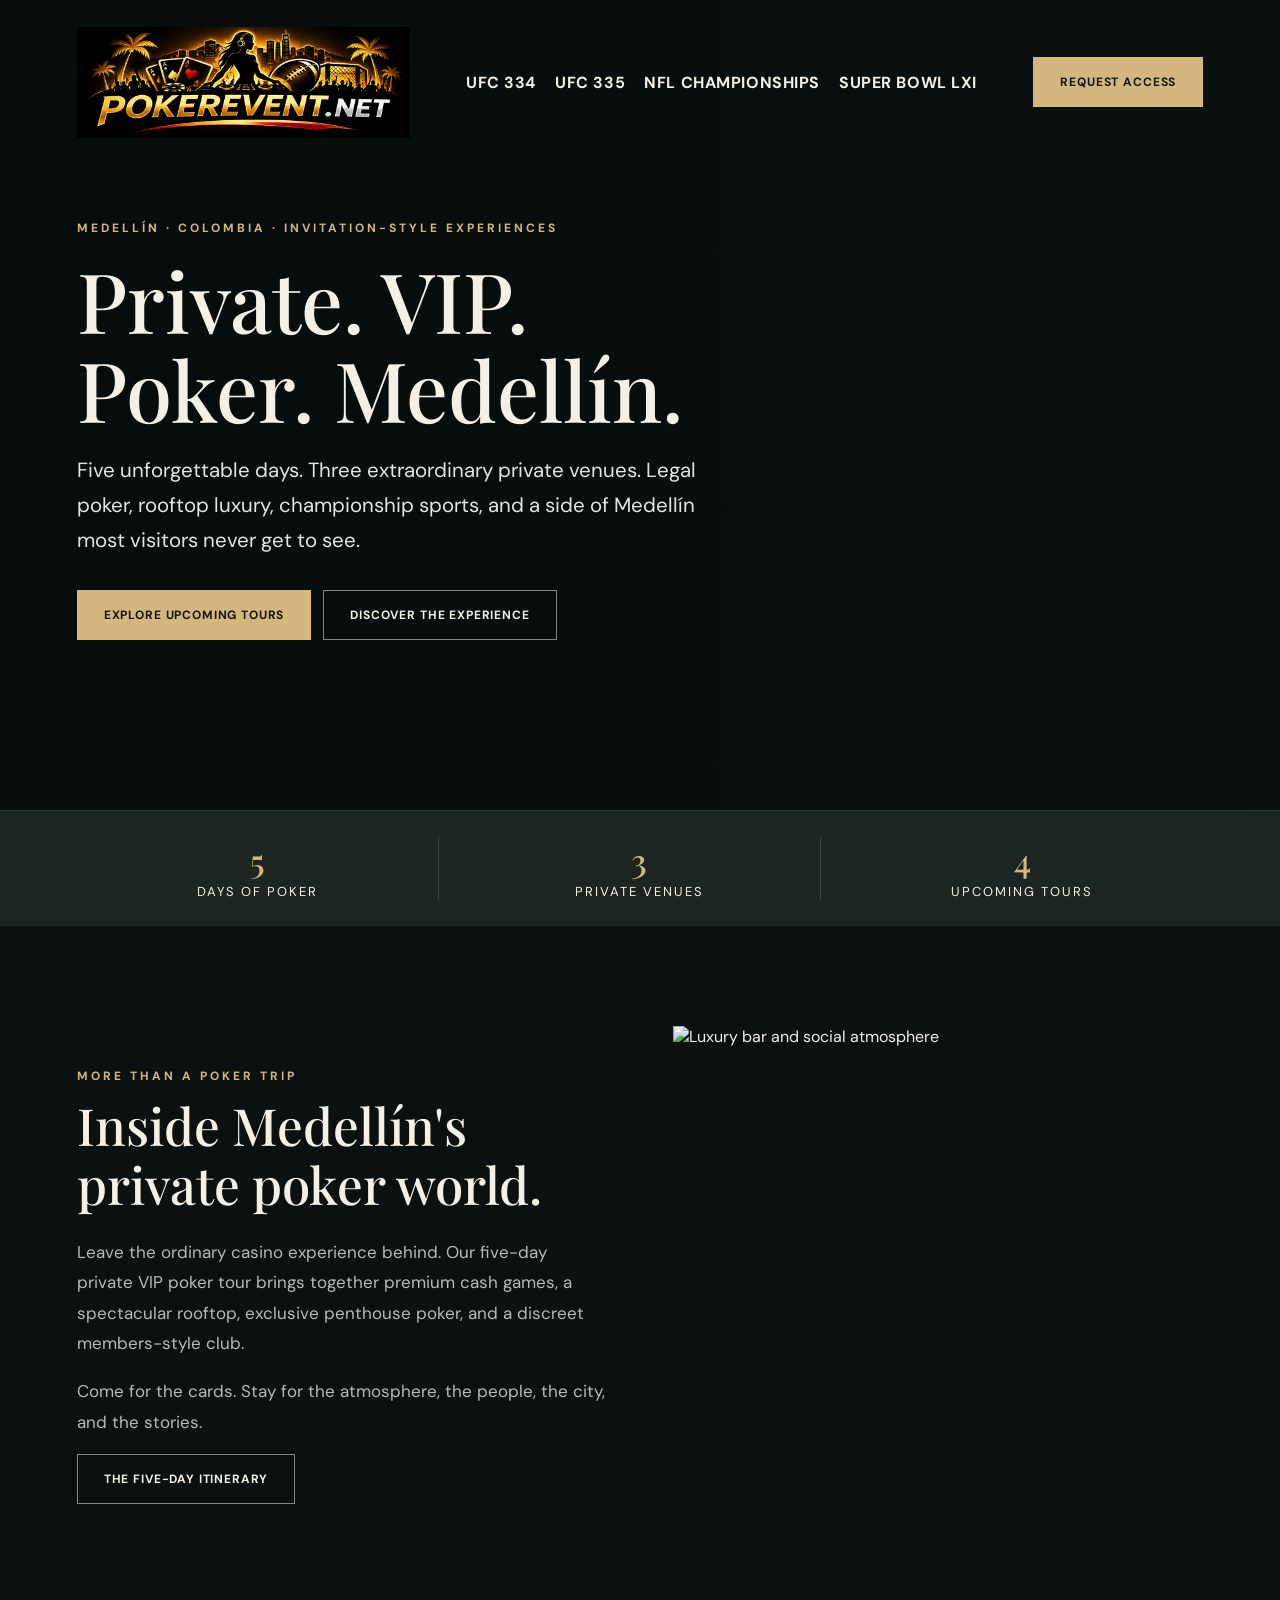
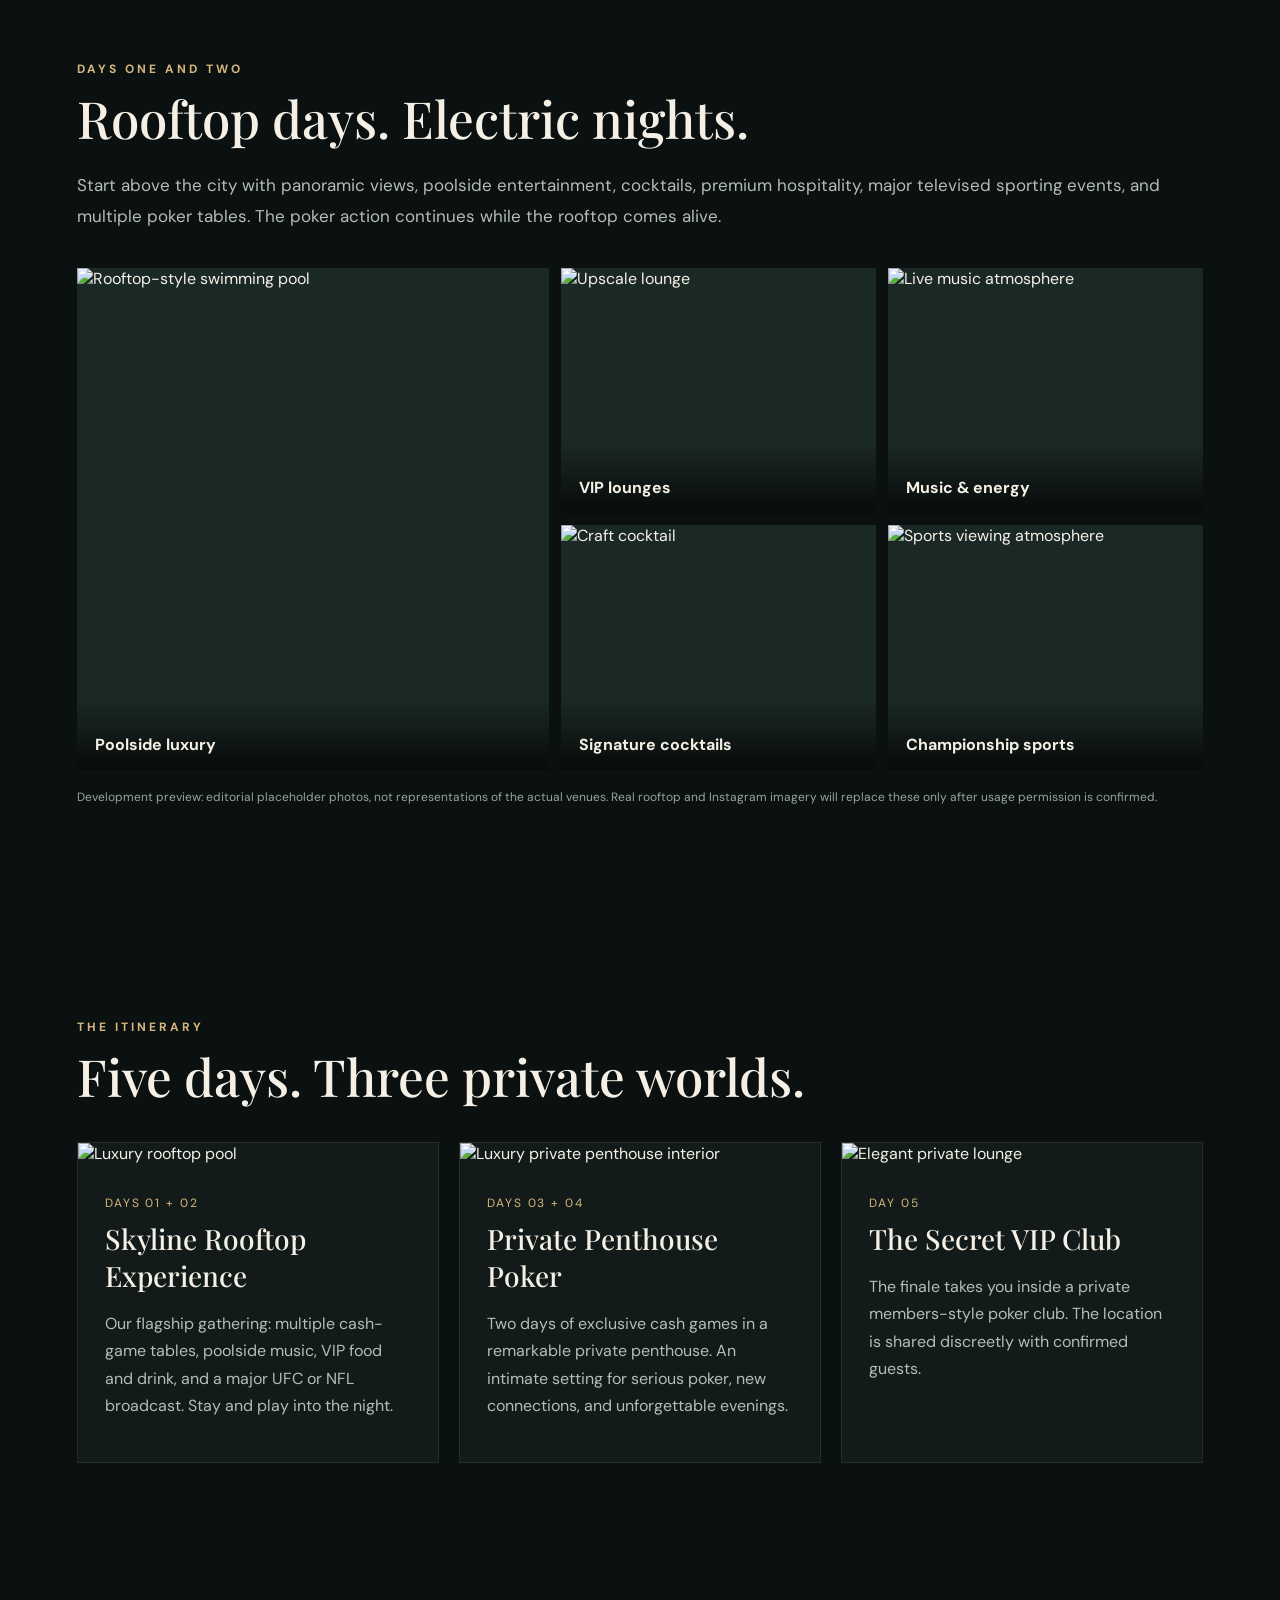
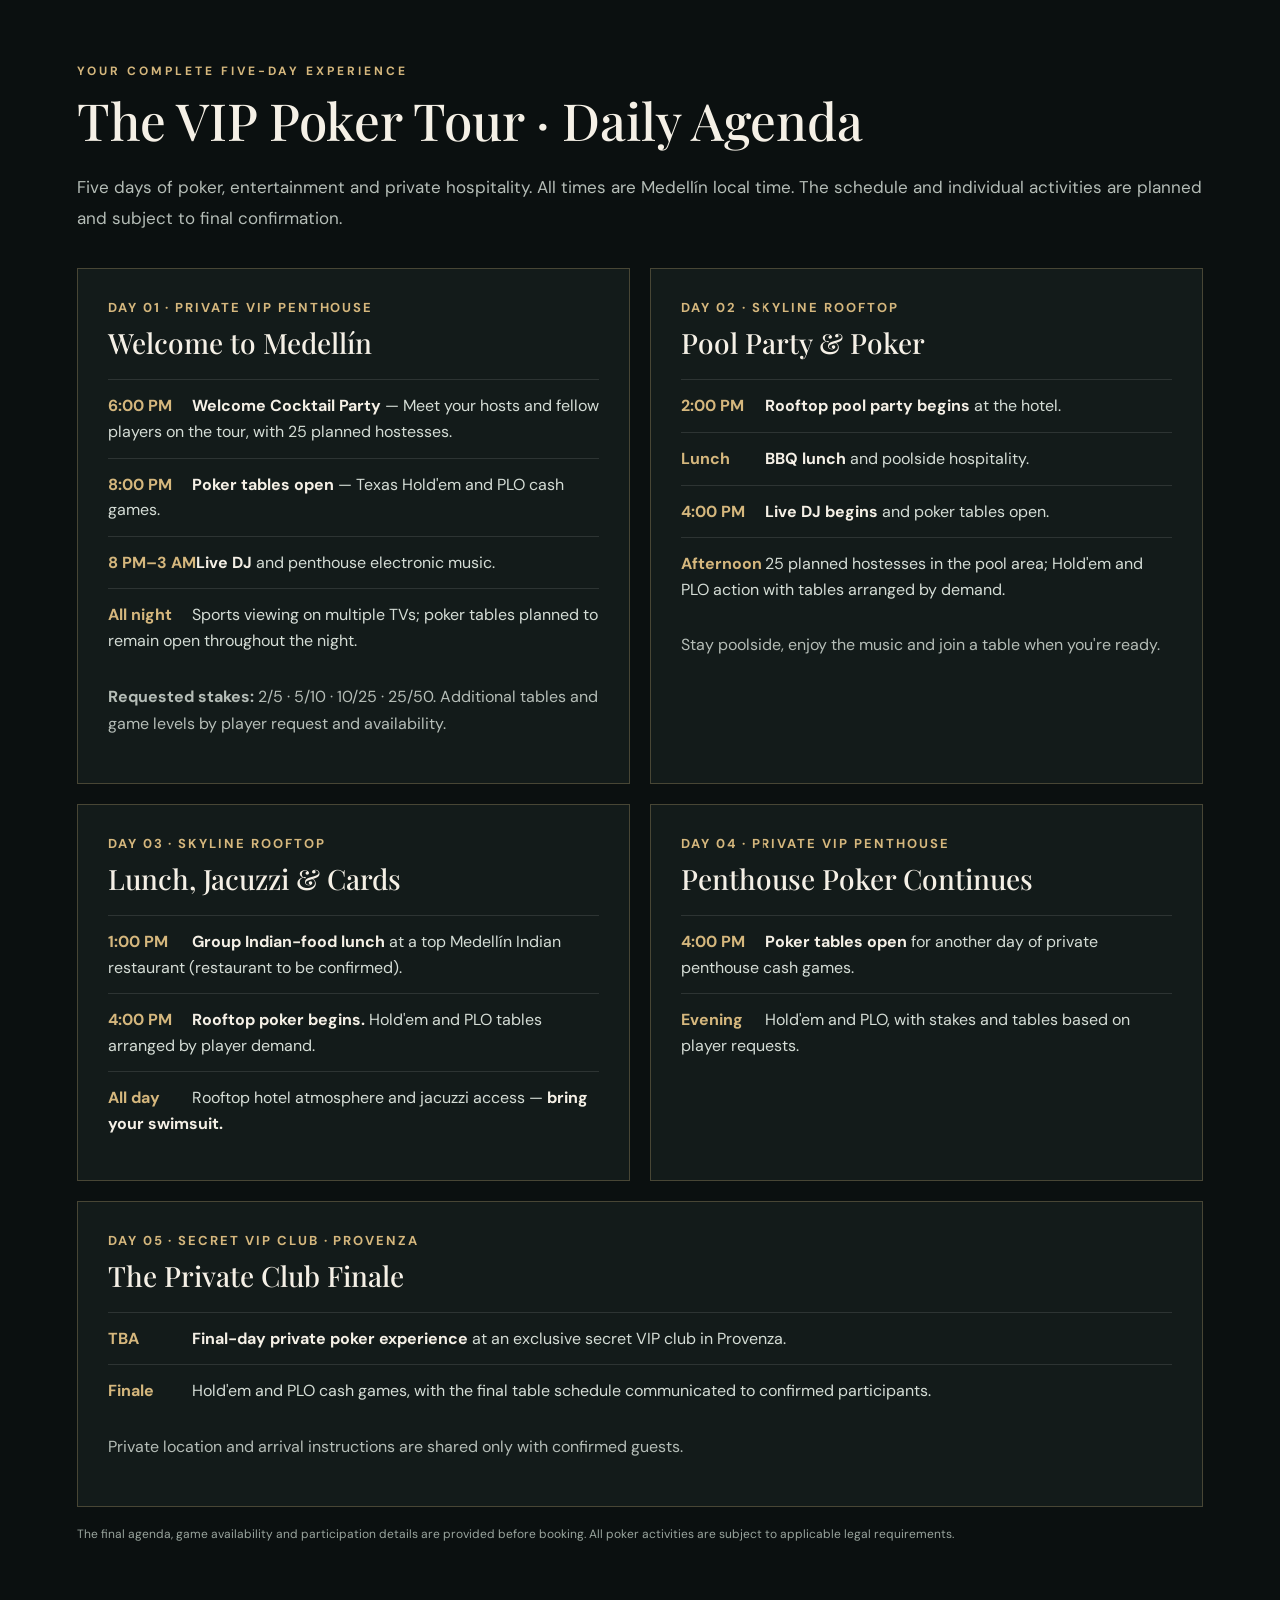
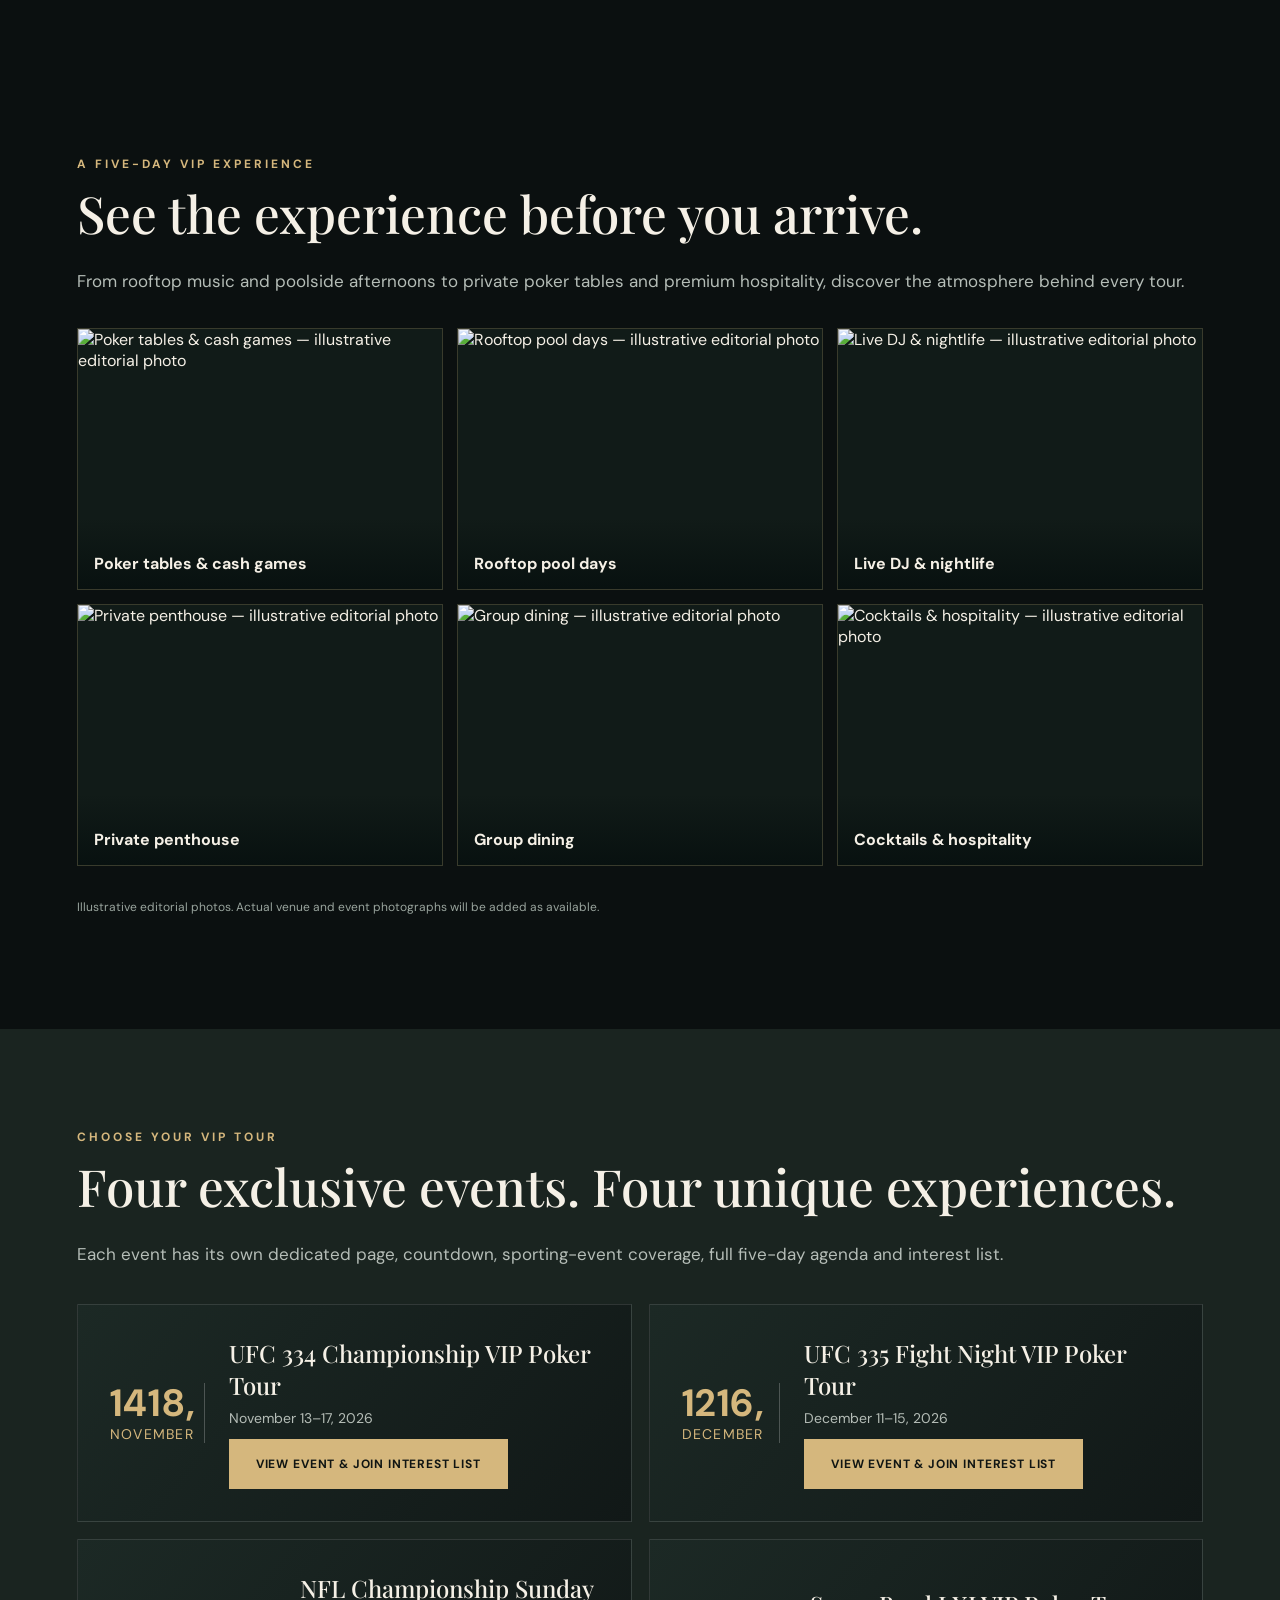
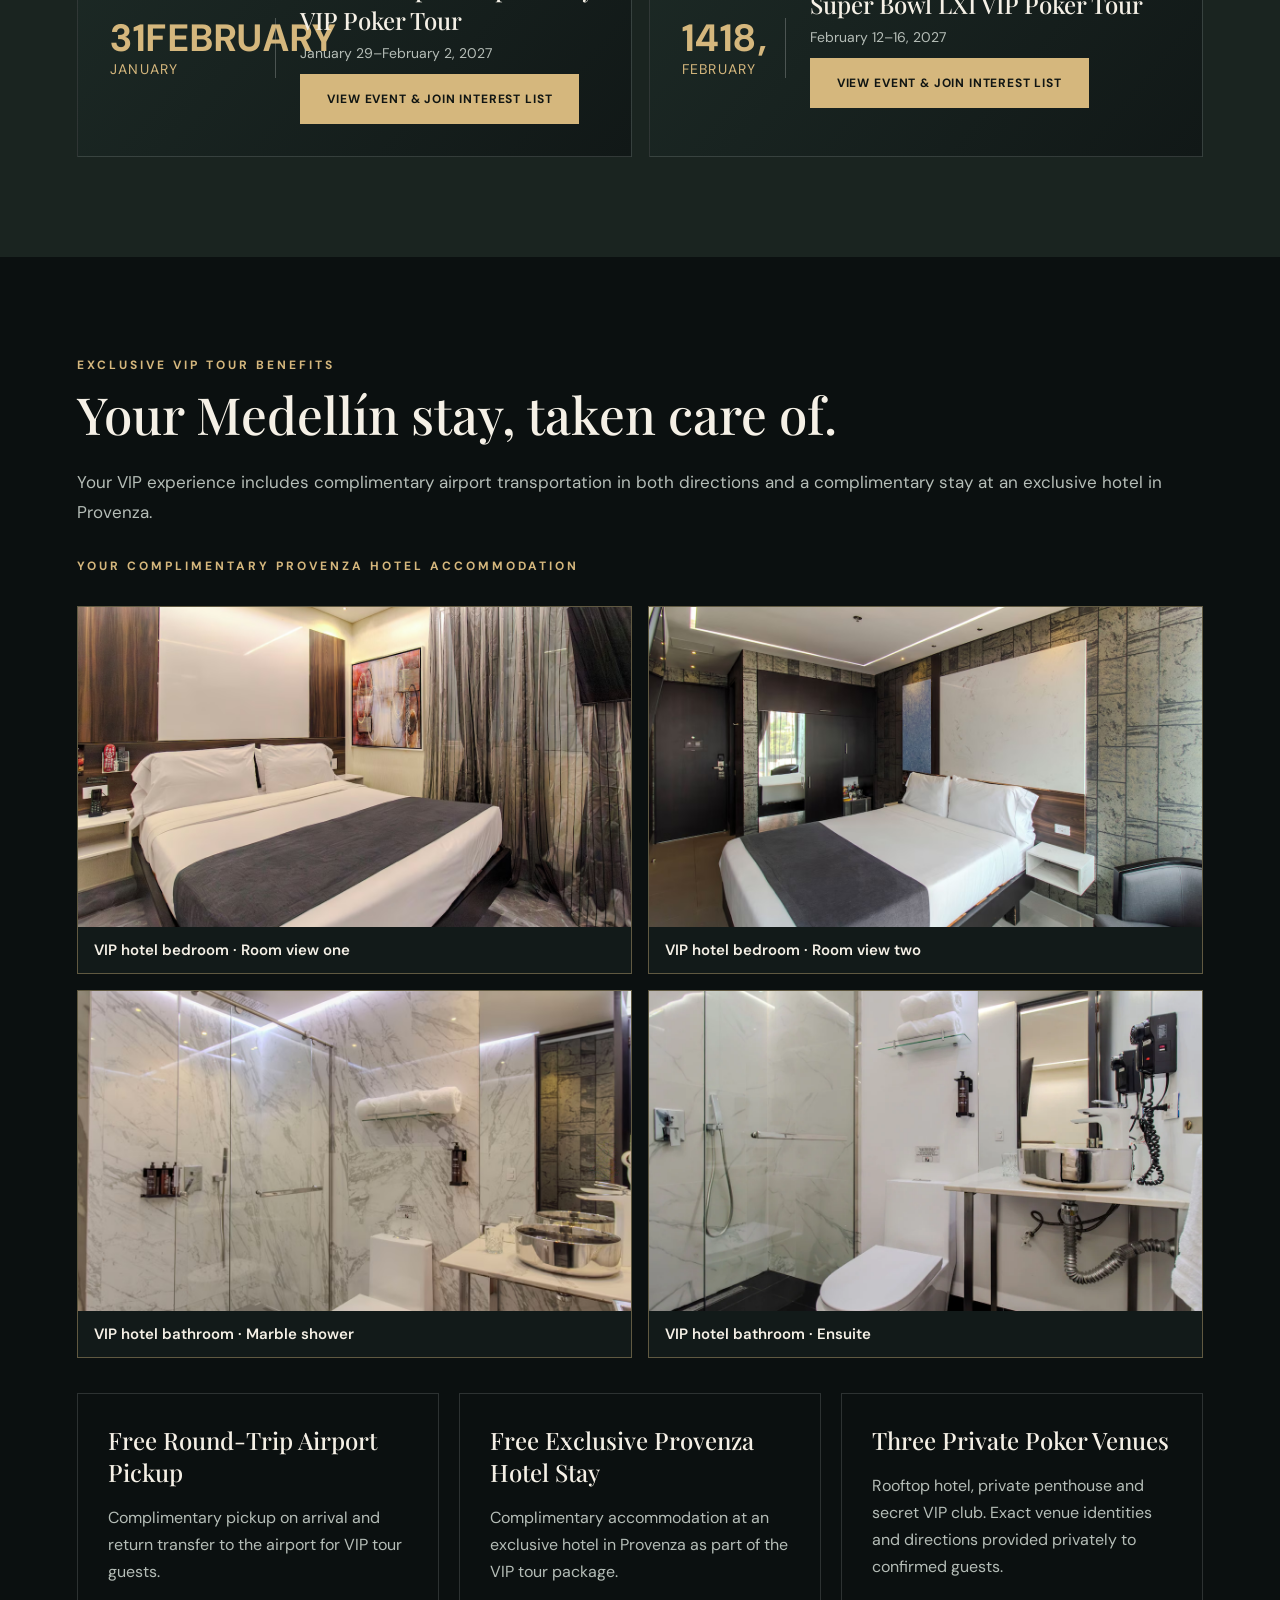
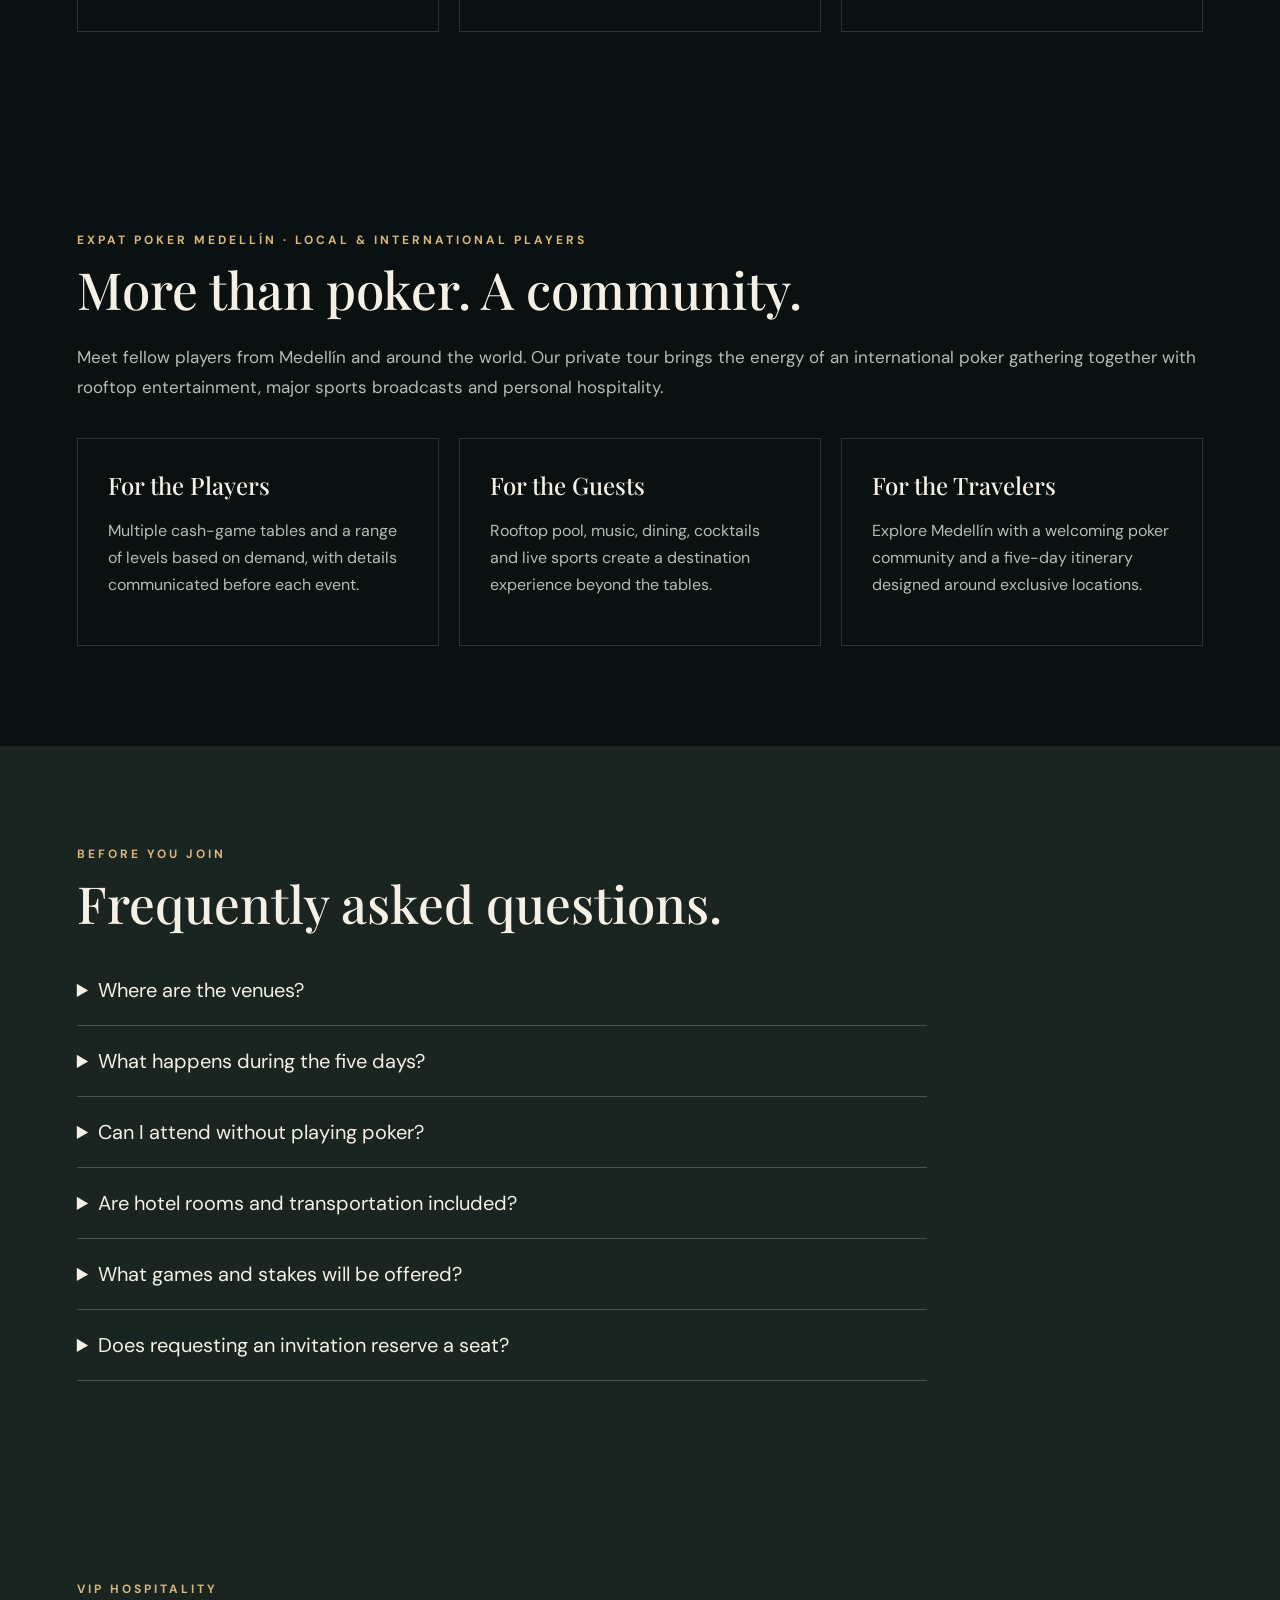
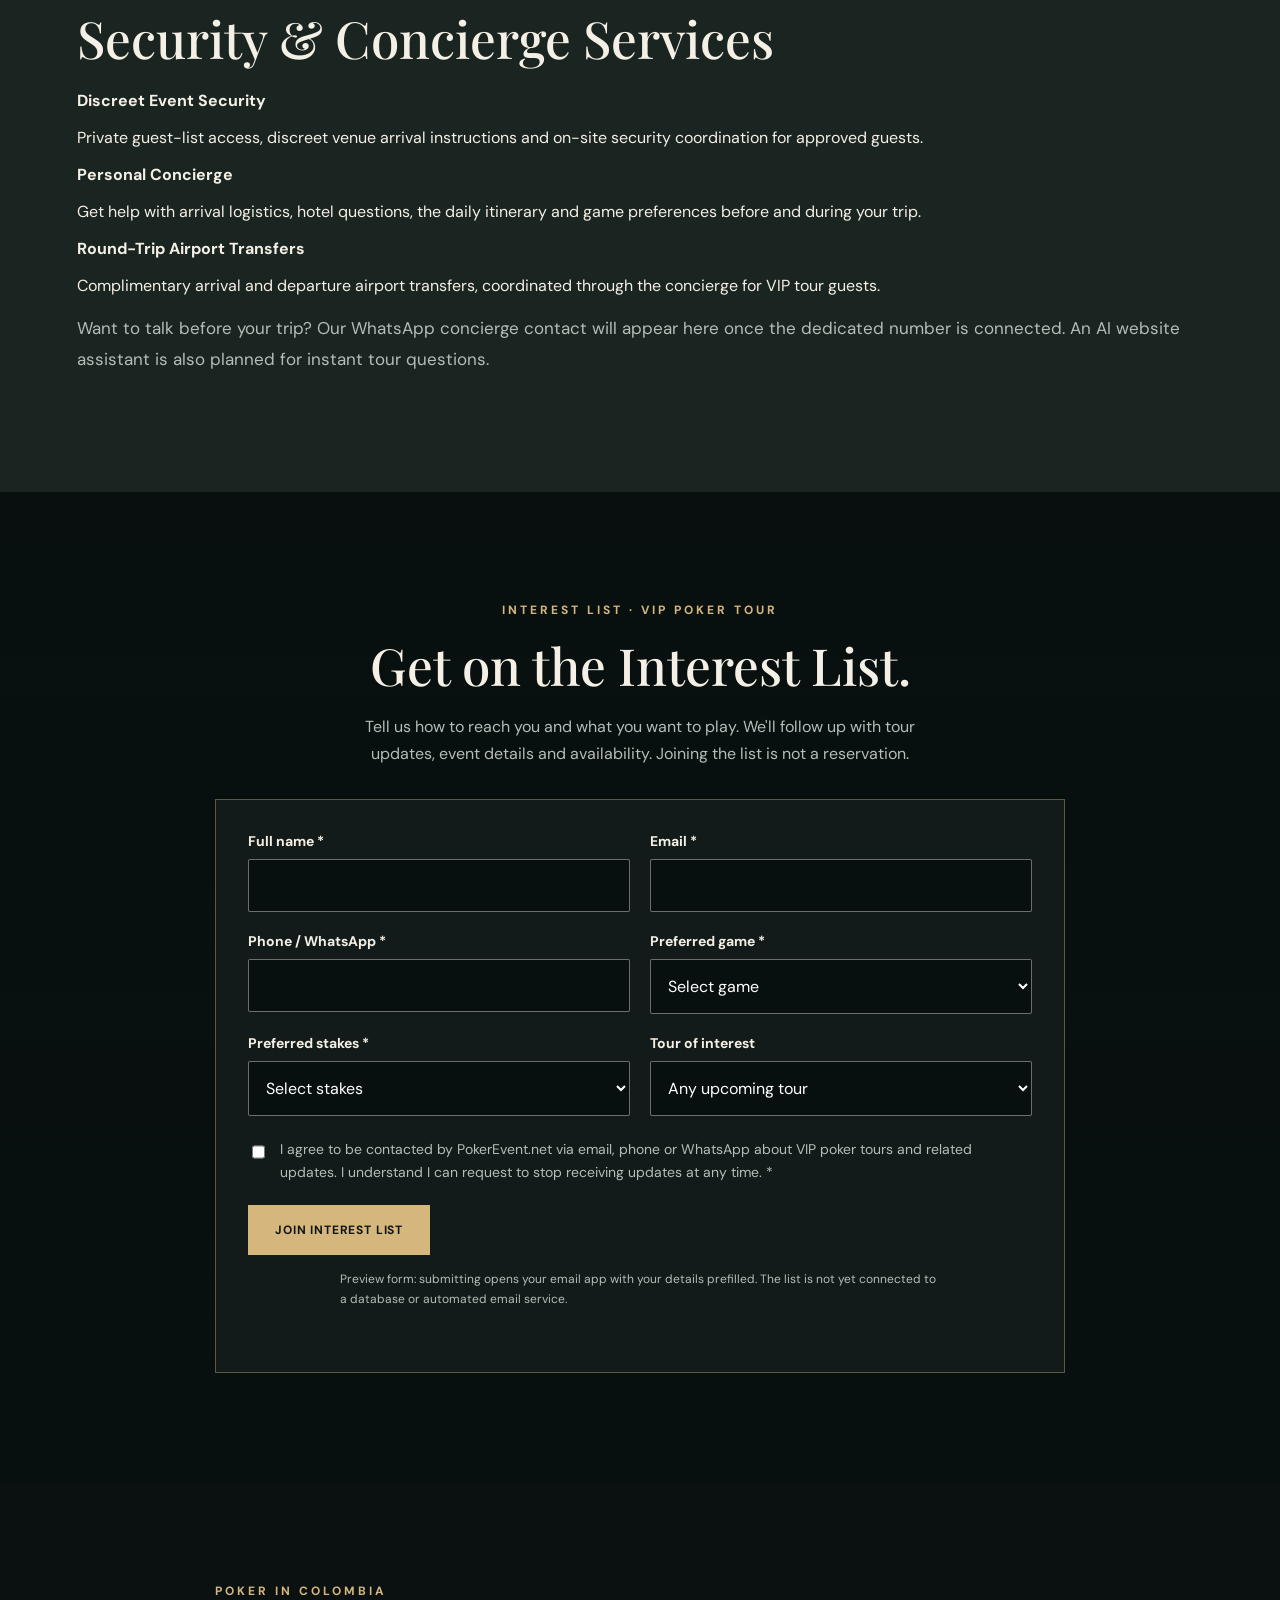
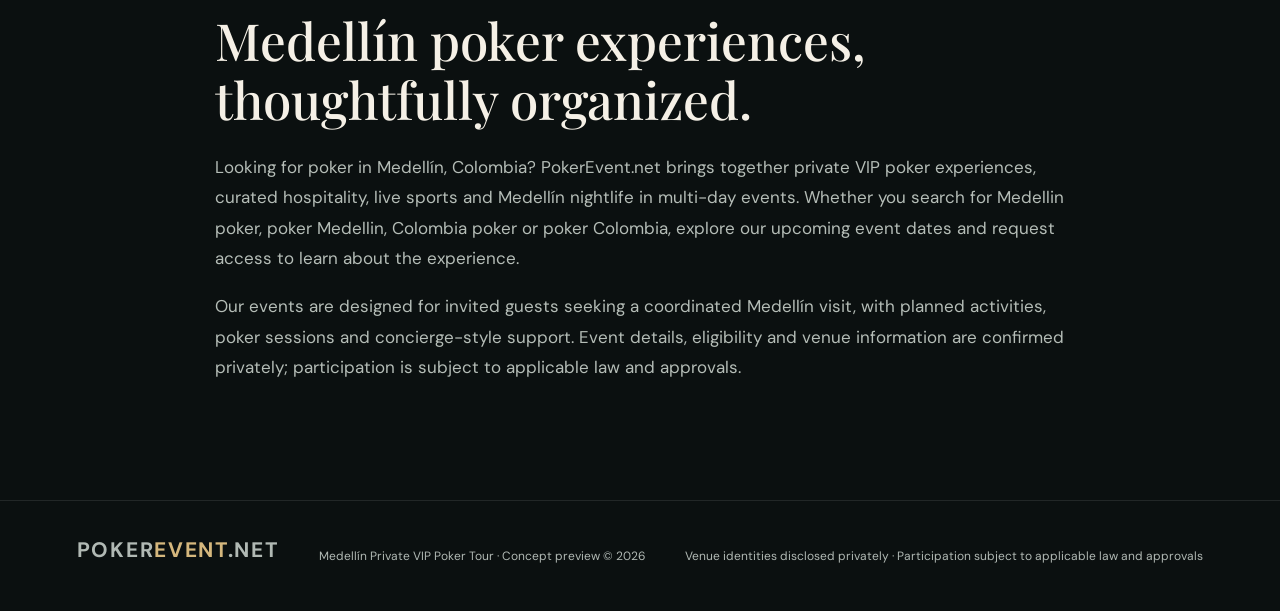
==== index.html @ 0d669f0c "Improve Medellin and Colombia poker search relevance" ====
<!doctype html>
<html lang="en"><head><meta charset="utf-8"><meta name="viewport" content="width=device-width,initial-scale=1"><title>Medellin Poker &amp; Colombia VIP Poker Events | PokerEvent.net</title><link rel="canonical" href="https://pokerevent.net/"><meta property="og:url" content="https://pokerevent.net/"><meta name="description" content="Explore Medellín poker experiences and private VIP poker events in Colombia. PokerEvent.net combines curated poker games, sports, nightlife and five-day Medellín tours."><style>
@import url('https://fonts.googleapis.com/css2?family=DM+Sans:wght@400;500;600;700&family=Playfair+Display:wght@500;600;700&display=swap');
:root{--bg:#0b1010;--panel:#131b1a;--gold:#d5b77d;--cream:#f5f0e6;--muted:#b5bdb7}*{box-sizing:border-box}html{scroll-behavior:smooth}body{margin:0;background:var(--bg);color:var(--cream);font-family:'DM Sans',Arial,sans-serif}a{color:inherit;text-decoration:none}button{font:inherit}header{position:absolute;top:0;left:0;right:0;z-index:3;display:flex;align-items:center;justify-content:space-between;padding:27px max(6vw,22px);gap:20px}.brand{font-size:21px;font-weight:700;letter-spacing:.08em}.brand span{color:var(--gold)}nav{display:flex;gap:28px;font-size:13px;letter-spacing:.12em;text-transform:uppercase}nav a:hover{color:var(--gold)}.btn{display:inline-flex;align-items:center;justify-content:center;padding:16px 26px;background:var(--gold);color:#101513;border:1px solid var(--gold);font-weight:700;letter-spacing:.07em;text-transform:uppercase;font-size:12px;cursor:pointer}.btn.outline{background:transparent;color:var(--cream);border-color:#ffffff80}.hero{min-height:90vh;position:relative;display:flex;align-items:center;background:linear-gradient(90deg,rgba(6,12,11,.94),rgba(6,12,11,.50) 60%,rgba(6,12,11,.20)),url('https://images.unsplash.com/photo-1514933651103-005eec06c04b?auto=format&fit=crop&w=2200&q=85') center/cover}.hero-content{position:relative;max-width:820px;padding:160px max(6vw,22px) 110px}.eyebrow{color:var(--gold);text-transform:uppercase;letter-spacing:.25em;font-size:12px;font-weight:700}h1,h2,h3{font-family:'Playfair Display',Georgia,serif;font-weight:500}h1{font-size:clamp(50px,6.5vw,100px);line-height:1.06;margin:20px 0}h2{font-size:clamp(35px,4vw,60px);line-height:1.16;margin:12px 0 22px}h3{font-size:28px;margin:8px 0 12px}.lead{font-size:clamp(17px,1.6vw,21px);color:#e3e7df;line-height:1.7;max-width:660px}.actions{display:flex;gap:12px;flex-wrap:wrap;margin-top:32px}.strip{display:grid;grid-template-columns:repeat(3,1fr);background:#1c2522;padding:26px 6vw;gap:20px;border-top:1px solid #ffffff18}.strip div{text-align:center;border-right:1px solid #ffffff26;font-size:13px;letter-spacing:.15em;text-transform:uppercase}.strip div:last-child{border:0}.strip b{display:block;font:500 34px 'Playfair Display',serif;color:var(--gold);letter-spacing:0}.section{padding:100px max(6vw,22px);max-width:1600px;margin:auto}.intro{display:grid;grid-template-columns:1fr 1fr;gap:65px;align-items:center}.intro p,.section-desc{color:var(--muted);font-size:17px;line-height:1.8}.intro img{width:100%;height:520px;object-fit:cover}.gallery{display:grid;grid-template-columns:1.2fr .8fr .8fr;grid-template-rows:245px 245px;gap:12px;margin-top:36px}.gallery figure{margin:0;position:relative;overflow:hidden;background:#1b2926}.gallery figure:first-child{grid-row:span 2}.gallery img{width:100%;height:100%;object-fit:cover;transition:transform .4s}.gallery figure:hover img{transform:scale(1.04)}.gallery figcaption{position:absolute;bottom:0;left:0;right:0;padding:36px 18px 15px;background:linear-gradient(transparent,#000b);font-weight:700}.days{display:grid;grid-template-columns:repeat(3,1fr);gap:20px;margin-top:36px}.day{background:var(--panel);border:1px solid #ffffff13;overflow:hidden}.day img{width:100%;height:260px;object-fit:cover}.day-body{padding:27px}.day p{color:var(--muted);line-height:1.7}.day small{color:var(--gold);font-size:12px;text-transform:uppercase;letter-spacing:.16em}.events{display:grid;grid-template-columns:repeat(2,1fr);gap:17px;margin-top:35px}.event{padding:32px;background:linear-gradient(130deg,#1c2925,#111817);border:1px solid #ffffff20;display:flex;gap:24px;align-items:center}.event .date{min-width:95px;border-right:1px solid #ffffff3a;padding-right:18px;color:var(--gold);font-size:14px;text-transform:uppercase;letter-spacing:.09em}.event .date strong{display:block;font-size:38px;line-height:1.1}.event h3{font-size:24px;margin:0 0 8px}.event p{color:var(--muted);margin:0;font-size:14px}.feature{background:#1a2420}.perks{display:grid;grid-template-columns:repeat(3,1fr);gap:20px;margin-top:35px}.perk{padding:30px;border:1px solid #ffffff24}.perk strong{display:block;font:500 24px 'Playfair Display',serif;margin-bottom:14px}.perk p{color:var(--muted);line-height:1.7}.cta{text-align:center;background:linear-gradient(#07100fbb,#07100fee),url('https://images.unsplash.com/photo-1511512578047-dfb367046420?auto=format&fit=crop&w=1800&q=80') center/cover;padding:110px 20px}.cta h2{max-width:760px;margin:18px auto}.cta p{color:var(--muted);max-width:600px;margin:0 auto 30px;line-height:1.7}footer{display:flex;justify-content:space-between;gap:20px;padding:35px 6vw;color:#b1b9b4;font-size:12px;border-top:1px solid #ffffff18}.note{font-size:12px;color:#99a49d;margin-top:18px;line-height:1.6}.mobile-menu{display:none}@media(max-width:900px){nav{display:none}.intro{grid-template-columns:1fr}.intro img{height:350px}.gallery{grid-template-columns:1fr 1fr;grid-template-rows:200px 200px 200px}.gallery figure:first-child{grid-row:span 2}.days,.perks{grid-template-columns:1fr}.events{grid-template-columns:1fr}}@media(max-width:580px){.hero{min-height:78vh}.hero-content{padding-top:135px}.strip{gap:8px;padding:20px 12px}.strip b{font-size:25px}.strip div{font-size:10px}.section{padding-top:65px;padding-bottom:65px}.gallery{grid-template-columns:1fr 1fr;grid-template-rows:190px 160px 160px}.gallery figure:first-child{grid-column:span 2;grid-row:auto}.event{padding:20px;gap:15px}.event h3{font-size:21px}.event .date{min-width:78px}.event .date strong{font-size:30px}footer{display:block}footer p{margin-bottom:12px}}

.agenda-grid{display:grid;grid-template-columns:repeat(2,minmax(0,1fr));gap:20px;margin-top:35px}.agenda-card{background:var(--panel);border:1px solid #d5b77d45;padding:30px}.agenda-card:last-child{grid-column:1/-1}.agenda-card h3{margin:8px 0 18px}.agenda-card .day-label{color:var(--gold);font-weight:700;letter-spacing:.15em;text-transform:uppercase;font-size:13px}.schedule{list-style:none;padding:0;margin:0}.schedule li{padding:13px 0;border-top:1px solid #ffffff1c;color:#d5ddd6;line-height:1.6}.schedule time{color:var(--gold);font-weight:700;display:inline-block;min-width:84px}.schedule strong{color:var(--cream)}.agenda-meta{color:var(--muted);line-height:1.7}.interest-form{max-width:850px;margin:32px auto 0;text-align:left;background:#121b19;border:1px solid #d5b77d66;padding:32px}.form-grid{display:grid;grid-template-columns:1fr 1fr;gap:20px}.form-field{display:flex;flex-direction:column;gap:9px}.form-field label{font-size:14px;font-weight:700;color:var(--cream)}.form-field input,.form-field select{width:100%;padding:15px 13px;background:#08100f;color:#fff;border:1px solid #ffffff65;border-radius:2px;font:inherit;font-size:16px}.form-field input:focus,.form-field select:focus{outline:2px solid var(--gold)}.consent{display:flex;align-items:flex-start;gap:12px;margin:22px 0;color:var(--muted);line-height:1.6;font-size:14px}.consent input{margin-top:5px;accent-color:var(--gold);width:18px;height:18px}.form-status{margin-top:14px;color:var(--gold);line-height:1.5}@media(max-width:700px){.agenda-grid,.form-grid{grid-template-columns:1fr}.agenda-card:last-child{grid-column:auto}.agenda-card,.interest-form{padding:22px}}
.photo-story{display:grid;grid-template-columns:repeat(3,minmax(0,1fr));gap:14px;margin:32px 0}.photo-story figure{margin:0;background:#111b18;position:relative;overflow:hidden;border:1px solid #d5b77d33}.photo-story img{display:block;width:100%;height:260px;object-fit:cover;transition:transform .3s}.photo-story figure:hover img{transform:scale(1.04)}.photo-story figcaption{position:absolute;left:0;right:0;bottom:0;padding:35px 16px 15px;background:linear-gradient(transparent,#07100fe8);font-weight:700;font-size:16px}.agenda-card .agenda-photo{display:block;width:calc(100% + 60px);margin:-30px -30px 25px;height:220px;object-fit:cover}.photo-story.two{grid-template-columns:repeat(2,1fr)}@media(max-width:700px){.photo-story,.photo-story.two{grid-template-columns:1fr 1fr}.photo-story img{height:180px}.agenda-card .agenda-photo{width:calc(100% + 44px);margin:-22px -22px 20px;height:180px}}@media(max-width:450px){.photo-story,.photo-story.two{grid-template-columns:1fr}.photo-story img{height:230px}}.hotel-gallery{display:grid;grid-template-columns:repeat(2,minmax(0,1fr));gap:16px;margin:32px 0}.hotel-gallery figure{margin:0;overflow:hidden;border:1px solid #d5b77d66;background:#121a19}.hotel-gallery img{display:block;width:100%;height:320px;object-fit:cover}.hotel-gallery figcaption{padding:13px 16px;color:var(--cream);font-size:15px;font-weight:600}@media(max-width:700px){.hotel-gallery{grid-template-columns:1fr}.hotel-gallery img{height:260px}}</style><script async src="https://www.googletagmanager.com/gtag/js?id=G-R4QEKV4Q7H"></script><script>window.dataLayer=window.dataLayer||[];function gtag(){dataLayer.push(arguments);}gtag('js',new Date());gtag('config','G-R4QEKV4Q7H');</script><meta name="robots" content="index,follow,max-image-preview:large"><meta property="og:type" content="website"><meta property="og:title" content="Medellín VIP Poker Tours & Private Poker Events | PokerEvent.net"><meta property="og:description" content="Discover exclusive five-day VIP poker tours in Medellín, Colombia, featuring private poker games, live sports, rooftop nightlife and curated hospitality."><meta name="twitter:card" content="summary_large_image"><meta name="twitter:title" content="Medellín VIP Poker Tours & Private Poker Events | PokerEvent.net"><meta name="twitter:description" content="Discover exclusive five-day VIP poker tours in Medellín, Colombia, featuring private poker games, live sports, rooftop nightlife and curated hospitality."><script type="application/ld+json">{"@context":"https://schema.org","@type":"WebSite","name":"PokerEvent.net","url":"https://pokerevent.net/","description":"Discover exclusive five-day VIP poker tours in Medellín, Colombia, featuring private poker games, live sports, rooftop nightlife and curated hospitality.","inLanguage":"en"}</script><style>.tour-menu{position:relative;z-index:10}.tour-menu summary{list-style:none;cursor:pointer;white-space:nowrap}.tour-menu summary::-webkit-details-marker{display:none}.tour-menu[open] summary,.tour-menu summary:hover{color:var(--gold)}.tour-menu-links{position:absolute;top:calc(100% + 16px);left:-15px;min-width:260px;background:#131b1a;border:1px solid #d5b77d88;box-shadow:0 12px 28px #0009;padding:9px 0;display:flex;flex-direction:column;gap:0}.tour-menu-links a{display:block;padding:13px 17px;font-size:13px;letter-spacing:.04em;text-transform:none;white-space:nowrap}.tour-menu-links a:hover{background:#26302b;color:var(--gold)}</style><style>header nav{gap:clamp(12px,1.7vw,28px)}header nav a{white-space:nowrap;font-size:clamp(11px,.85vw,14px)}@media(max-width:900px){header nav{display:flex;flex-wrap:wrap;justify-content:center;gap:10px 16px}header{flex-wrap:wrap;justify-content:center;padding:16px 20px}header .brand{margin-right:auto}header>.btn{margin-left:auto}}@media(max-width:580px){header nav{order:3;width:100%;gap:10px 15px}header nav a{font-size:11px}header .brand{font-size:18px}header>.btn{padding:12px;font-size:11px}.hero-content{padding-top:205px}}</style><link rel="icon" type="image/svg+xml" href="/favicon.svg"><style>header nav a{font-size:clamp(16px,1.2vw,19px)!important;font-weight:700;letter-spacing:.035em}header nav{gap:clamp(12px,1.5vw,24px)}@media(max-width:900px){header nav a{font-size:15px!important}}@media(max-width:580px){header nav a{font-size:14px!important}}</style><style>header .brand{display:flex;align-items:center;flex-shrink:0;line-height:1}header .brand img{filter:none}@media(max-width:650px){header .brand img{width:225px!important;max-height:100px!important}}</style><meta property="og:locale" content="en_US"><meta name="geo.region" content="CO-ANT"><meta name="geo.placename" content="Medellín, Colombia"><script type="application/ld+json">{"@context":"https://schema.org","@type":"Organization","name":"PokerEvent.net","url":"https://pokerevent.net/","description":"Private VIP poker events and curated poker tours in Medellín, Colombia.","areaServed":{"@type":"Place","name":"Medellín, Antioquia, Colombia"}}</script></head><body>
<header><a class="brand" href="/" aria-label="PokerEvent.NET home"><img src="/pokereventlogo.png" alt="POKEREVENT.NET" width="418" height="157" style="display:block;width:clamp(230px,26vw,418px);height:auto;max-height:160px;object-fit:contain;object-position:left center"></a><nav><a href="/ufc-championship/">UFC 334</a><a href="/ufc-fight-night/">UFC 335</a><a href="/nfl-championship/">NFL Championships</a><a href="/super-bowl/">Super Bowl LXI</a></nav><a class="btn" href="#contact">Request Access</a></header>
<main><section class="hero"><div class="hero-content"><div class="eyebrow">Medellín · Colombia · Invitation-Style Experiences</div><h1>Private. VIP.<br>Poker. Medellín.</h1><p class="lead">Five unforgettable days. Three extraordinary private venues. Legal poker, rooftop luxury, championship sports, and a side of Medellín most visitors never get to see.</p><div class="actions"><a class="btn" href="#events">Explore Upcoming Tours</a><a class="btn outline" href="#experience">Discover the Experience</a></div></div></section>
<div class="strip"><div><b>5</b>Days of Poker</div><div><b>3</b>Private Venues</div><div><b>4</b>Upcoming Tours</div></div>
<section class="section intro" id="experience"><div><div class="eyebrow">More than a poker trip</div><h2>Inside Medellín's private poker world.</h2><p>Leave the ordinary casino experience behind. Our five-day private VIP poker tour brings together premium cash games, a spectacular rooftop, exclusive penthouse poker, and a discreet members-style club.</p><p>Come for the cards. Stay for the atmosphere, the people, the city, and the stories.</p><a class="btn outline" href="#venues">The Five-Day Itinerary</a></div><img src="https://images.unsplash.com/photo-1514933651103-005eec06c04b?auto=format&fit=crop&w=1200&q=85" alt="Luxury bar and social atmosphere"></section>
<section class="section" style="padding-top:15px"><div class="eyebrow">Days one and two</div><h2>Rooftop days. Electric nights.</h2><p class="section-desc">Start above the city with panoramic views, poolside entertainment, cocktails, premium hospitality, major televised sporting events, and multiple poker tables. The poker action continues while the rooftop comes alive.</p><div class="gallery"><figure><img src="https://images.unsplash.com/photo-1576013551627-0cc20b96c2a7?auto=format&fit=crop&w=1200&q=85" alt="Rooftop-style swimming pool"><figcaption>Poolside luxury</figcaption></figure><figure><img src="https://images.unsplash.com/photo-1514933651103-005eec06c04b?auto=format&fit=crop&w=800&q=85" alt="Upscale lounge"><figcaption>VIP lounges</figcaption></figure><figure><img src="https://images.unsplash.com/photo-1506157786151-b8491531f063?auto=format&fit=crop&w=800&q=85" alt="Live music atmosphere"><figcaption>Music & energy</figcaption></figure><figure><img src="https://images.unsplash.com/photo-1544145945-f90425340c7e?auto=format&fit=crop&w=800&q=85" alt="Craft cocktail"><figcaption>Signature cocktails</figcaption></figure><figure><img src="https://images.unsplash.com/photo-1511512578047-dfb367046420?auto=format&fit=crop&w=800&q=85" alt="Sports viewing atmosphere"><figcaption>Championship sports</figcaption></figure></div><p class="note">Development preview: editorial placeholder photos, not representations of the actual venues. Real rooftop and Instagram imagery will replace these only after usage permission is confirmed.</p></section>

<section class="section" id="venues"><div class="eyebrow">The itinerary</div><h2>Five days. Three private worlds.</h2><div class="days"><article class="day"><img src="https://images.unsplash.com/photo-1576013551627-0cc20b96c2a7?auto=format&fit=crop&w=900&q=85" alt="Luxury rooftop pool"><div class="day-body"><small>Days 01 + 02</small><h3>Skyline Rooftop Experience</h3><p>Our flagship gathering: multiple cash-game tables, poolside music, VIP food and drink, and a major UFC or NFL broadcast. Stay and play into the night.</p></div></article><article class="day"><img src="https://images.unsplash.com/photo-1600607687920-4e2a09cf159d?auto=format&fit=crop&w=900&q=85" alt="Luxury private penthouse interior"><div class="day-body"><small>Days 03 + 04</small><h3>Private Penthouse Poker</h3><p>Two days of exclusive cash games in a remarkable private penthouse. An intimate setting for serious poker, new connections, and unforgettable evenings.</p></div></article><article class="day"><img src="https://images.unsplash.com/photo-1514933651103-005eec06c04b?auto=format&fit=crop&w=900&q=85" alt="Elegant private lounge"><div class="day-body"><small>Day 05</small><h3>The Secret VIP Club</h3><p>The finale takes you inside a private members-style poker club. The location is shared discreetly with confirmed guests.</p></div></article></div></section>
<section class="section" id="agenda"><div class="eyebrow">Your complete five-day experience</div><h2>The VIP Poker Tour · Daily Agenda</h2><p class="section-desc">Five days of poker, entertainment and private hospitality. All times are Medellín local time. The schedule and individual activities are planned and subject to final confirmation.</p><div class="agenda-grid">
<article class="agenda-card"><div class="day-label">Day 01 · Private VIP Penthouse</div><h3>Welcome to Medellín</h3><ul class="schedule"><li><time>6:00 PM</time><strong>Welcome Cocktail Party</strong> — Meet your hosts and fellow players on the tour, with 25 planned hostesses.</li><li><time>8:00 PM</time><strong>Poker tables open</strong> — Texas Hold'em and PLO cash games.</li><li><time>8 PM–3 AM</time><strong>Live DJ</strong> and penthouse electronic music.</li><li><time>All night</time>Sports viewing on multiple TVs; poker tables planned to remain open throughout the night.</li></ul><p class="agenda-meta"><strong>Requested stakes:</strong> 2/5 · 5/10 · 10/25 · 25/50. Additional tables and game levels by player request and availability.</p></article>
<article class="agenda-card"><div class="day-label">Day 02 · Skyline Rooftop</div><h3>Pool Party &amp; Poker</h3><ul class="schedule"><li><time>2:00 PM</time><strong>Rooftop pool party begins</strong> at the hotel.</li><li><time>Lunch</time><strong>BBQ lunch</strong> and poolside hospitality.</li><li><time>4:00 PM</time><strong>Live DJ begins</strong> and poker tables open.</li><li><time>Afternoon</time>25 planned hostesses in the pool area; Hold'em and PLO action with tables arranged by demand.</li></ul><p class="agenda-meta">Stay poolside, enjoy the music and join a table when you're ready.</p></article>
<article class="agenda-card"><div class="day-label">Day 03 · Skyline Rooftop</div><h3>Lunch, Jacuzzi &amp; Cards</h3><ul class="schedule"><li><time>1:00 PM</time><strong>Group Indian-food lunch</strong> at a top Medellín Indian restaurant (restaurant to be confirmed).</li><li><time>4:00 PM</time><strong>Rooftop poker begins.</strong> Hold'em and PLO tables arranged by player demand.</li><li><time>All day</time>Rooftop hotel atmosphere and jacuzzi access — <strong>bring your swimsuit.</strong></li></ul></article>
<article class="agenda-card"><div class="day-label">Day 04 · Private VIP Penthouse</div><h3>Penthouse Poker Continues</h3><ul class="schedule"><li><time>4:00 PM</time><strong>Poker tables open</strong> for another day of private penthouse cash games.</li><li><time>Evening</time>Hold'em and PLO, with stakes and tables based on player requests.</li></ul></article>
<article class="agenda-card"><div class="day-label">Day 05 · Secret VIP Club · Provenza</div><h3>The Private Club Finale</h3><ul class="schedule"><li><time>TBA</time><strong>Final-day private poker experience</strong> at an exclusive secret VIP club in Provenza.</li><li><time>Finale</time>Hold'em and PLO cash games, with the final table schedule communicated to confirmed participants.</li></ul><p class="agenda-meta">Private location and arrival instructions are shared only with confirmed guests.</p></article>
</div><p class="note">The final agenda, game availability and participation details are provided before booking. All poker activities are subject to applicable legal requirements.</p></section>
<section class="section"><div class="eyebrow">A five-day VIP experience</div><h2>See the experience before you arrive.</h2><p class="section-desc">From rooftop music and poolside afternoons to private poker tables and premium hospitality, discover the atmosphere behind every tour.</p><div class="photo-story "><figure><img loading="lazy" src="https://images.pexels.com/photos/18341173/pexels-photo-18341173.jpeg?auto=compress&cs=tinysrgb&w=1200" alt="Poker tables &amp; cash games — illustrative editorial photo"><figcaption>Poker tables &amp; cash games</figcaption></figure><figure><img loading="lazy" src="https://images.unsplash.com/photo-1576013551627-0cc20b96c2a7?auto=format&fit=crop&w=1200&q=85" alt="Rooftop pool days — illustrative editorial photo"><figcaption>Rooftop pool days</figcaption></figure><figure><img loading="lazy" src="https://images.unsplash.com/photo-1506157786151-b8491531f063?auto=format&fit=crop&w=1200&q=85" alt="Live DJ &amp; nightlife — illustrative editorial photo"><figcaption>Live DJ &amp; nightlife</figcaption></figure><figure><img loading="lazy" src="https://images.unsplash.com/photo-1600607687920-4e2a09cf159d?auto=format&fit=crop&w=1200&q=85" alt="Private penthouse — illustrative editorial photo"><figcaption>Private penthouse</figcaption></figure><figure><img loading="lazy" src="https://images.unsplash.com/photo-1517248135467-4c7edcad34c4?auto=format&fit=crop&w=1200&q=85" alt="Group dining — illustrative editorial photo"><figcaption>Group dining</figcaption></figure><figure><img loading="lazy" src="https://images.unsplash.com/photo-1544145945-f90425340c7e?auto=format&fit=crop&w=1200&q=85" alt="Cocktails &amp; hospitality — illustrative editorial photo"><figcaption>Cocktails &amp; hospitality</figcaption></figure></div><p class="note">Illustrative editorial photos. Actual venue and event photographs will be added as available.</p></section><section class="section feature" id="events"><div class="eyebrow">Choose your VIP tour</div><h2>Four exclusive events. Four unique experiences.</h2><p class="section-desc">Each event has its own dedicated page, countdown, sporting-event coverage, full five-day agenda and interest list.</p><div class="events"><article class="event"><div class="date"><strong>1418,</strong>November</div><div><h3>UFC 334 Championship VIP Poker Tour</h3><p>November 13–17, 2026</p><p style="margin-top:12px"><a class="btn" href="/ufc-championship/">View Event &amp; Join Interest List</a></p></div></article><article class="event"><div class="date"><strong>1216,</strong>December</div><div><h3>UFC 335 Fight Night VIP Poker Tour</h3><p>December 11–15, 2026</p><p style="margin-top:12px"><a class="btn" href="/ufc-fight-night/">View Event &amp; Join Interest List</a></p></div></article><article class="event"><div class="date"><strong>31February</strong>January</div><div><h3>NFL Championship Sunday VIP Poker Tour</h3><p>January 29–February 2, 2027</p><p style="margin-top:12px"><a class="btn" href="/nfl-championship/">View Event &amp; Join Interest List</a></p></div></article><article class="event"><div class="date"><strong>1418,</strong>February</div><div><h3>Super Bowl LXI VIP Poker Tour</h3><p>February 12–16, 2027</p><p style="margin-top:12px"><a class="btn" href="/super-bowl/">View Event &amp; Join Interest List</a></p></div></article></div></section><section class="section" id="vip"><div class="eyebrow">Exclusive VIP tour benefits</div><h2>Your Medellín stay, taken care of.</h2><p class="section-desc">Your VIP experience includes complimentary airport transportation in both directions and a complimentary stay at an exclusive hotel in Provenza.</p><div class="eyebrow" style="margin-top:30px">Your complimentary Provenza hotel accommodation</div><div class="hotel-gallery" aria-label="VIP hotel accommodation photographs"><figure><img loading="lazy" src="hotel1.avif" alt="VIP hotel bedroom · Room view one"><figcaption>VIP hotel bedroom · Room view one</figcaption></figure><figure><img loading="lazy" src="hotel2.avif" alt="VIP hotel bedroom · Room view two"><figcaption>VIP hotel bedroom · Room view two</figcaption></figure><figure><img loading="lazy" src="hotel3.avif" alt="VIP hotel bathroom · Marble shower"><figcaption>VIP hotel bathroom · Marble shower</figcaption></figure><figure><img loading="lazy" src="hotel4.webp" alt="VIP hotel bathroom · Ensuite"><figcaption>VIP hotel bathroom · Ensuite</figcaption></figure></div><div class="perks"><div class="perk"><strong>Free Round-Trip Airport Pickup</strong><p>Complimentary pickup on arrival and return transfer to the airport for VIP tour guests.</p></div><div class="perk"><strong>Free Exclusive Provenza Hotel Stay</strong><p>Complimentary accommodation at an exclusive hotel in Provenza as part of the VIP tour package.</p></div><div class="perk"><strong>Three Private Poker Venues</strong><p>Rooftop hotel, private penthouse and secret VIP club. Exact venue identities and directions provided privately to confirmed guests.</p></div></div></section>
<section class="section" id="community"><div class="eyebrow">Expat Poker Medellín · Local & international players</div><h2>More than poker. A community.</h2><p class="section-desc">Meet fellow players from Medellín and around the world. Our private tour brings the energy of an international poker gathering together with rooftop entertainment, major sports broadcasts and personal hospitality.</p><div class="perks"><div class="perk"><strong>For the Players</strong><p>Multiple cash-game tables and a range of levels based on demand, with details communicated before each event.</p></div><div class="perk"><strong>For the Guests</strong><p>Rooftop pool, music, dining, cocktails and live sports create a destination experience beyond the tables.</p></div><div class="perk"><strong>For the Travelers</strong><p>Explore Medellín with a welcoming poker community and a five-day itinerary designed around exclusive locations.</p></div></div></section>
<section class="section feature" id="faq"><div class="eyebrow">Before you join</div><h2>Frequently asked questions.</h2><div style="max-width:850px"><details style="padding:22px 0;border-bottom:1px solid #ffffff35"><summary style="cursor:pointer;font-size:20px">Where are the venues?</summary><p style="color:var(--muted);line-height:1.7">The tour visits three exclusive private locations in Medellín. Venue identities and arrival instructions are shared privately with confirmed participants.</p></details><details style="padding:22px 0;border-bottom:1px solid #ffffff35"><summary style="cursor:pointer;font-size:20px">What happens during the five days?</summary><p style="color:var(--muted);line-height:1.7">Days 1–2 feature rooftop poker, sports and entertainment. Days 3–4 move to a private VIP penthouse. Day 5 concludes at a secret private poker club.</p></details><details style="padding:22px 0;border-bottom:1px solid #ffffff35"><summary style="cursor:pointer;font-size:20px">Can I attend without playing poker?</summary><p style="color:var(--muted);line-height:1.7">We expect some rooftop hospitality and sports experiences to be open to approved non-playing guests. Availability and admission terms will be announced for each tour.</p></details><details style="padding:22px 0;border-bottom:1px solid #ffffff35"><summary style="cursor:pointer;font-size:20px">Are hotel rooms and transportation included?</summary><p style="color:var(--muted);line-height:1.7">The VIP tour package includes complimentary Provenza hotel accommodation and round-trip airport transfers. Exact room and transfer arrangements are provided with your booking.</p></details><details style="padding:22px 0;border-bottom:1px solid #ffffff35"><summary style="cursor:pointer;font-size:20px">What games and stakes will be offered?</summary><p style="color:var(--muted);line-height:1.7">Texas Hold’em and PLO are planned, with requested stakes of 2/5, 5/10, 10/25 and 25/50. Table availability and final stakes depend on player demand and applicable requirements.</p></details><details style="padding:22px 0;border-bottom:1px solid #ffffff35"><summary style="cursor:pointer;font-size:20px">Does requesting an invitation reserve a seat?</summary><p style="color:var(--muted);line-height:1.7">No. An inquiry is not a reservation or guarantee of entry. All participation is subject to confirmation, capacity, age restrictions and applicable law.</p></details></div></section>
<section class="section feature" id="services"><div class="eyebrow">VIP hospitality</div><h2>Security &amp; Concierge Services</h2><div class="service-grid"><div><strong>Discreet Event Security</strong><p>Private guest-list access, discreet venue arrival instructions and on-site security coordination for approved guests.</p></div><div><strong>Personal Concierge</strong><p>Get help with arrival logistics, hotel questions, the daily itinerary and game preferences before and during your trip.</p></div><div><strong>Round-Trip Airport Transfers</strong><p>Complimentary arrival and departure airport transfers, coordinated through the concierge for VIP tour guests.</p></div></div><p class="section-desc">Want to talk before your trip? Our WhatsApp concierge contact will appear here once the dedicated number is connected. An AI website assistant is also planned for instant tour questions.</p><div id="ai-concierge" aria-label="AI concierge integration placeholder"></div></section><section class="cta" id="contact"><div class="eyebrow">Interest List · VIP Poker Tour</div><h2>Get on the Interest List.</h2><p>Tell us how to reach you and what you want to play. We'll follow up with tour updates, event details and availability. Joining the list is not a reservation.</p><form class="interest-form" id="interest-form"><div class="form-grid"><div class="form-field"><label for="full-name">Full name *</label><input id="full-name" name="name" autocomplete="name" required maxlength="120"></div><div class="form-field"><label for="email">Email *</label><input id="email" name="email" type="email" autocomplete="email" required maxlength="200"></div><div class="form-field"><label for="phone">Phone / WhatsApp *</label><input id="phone" name="phone" type="tel" autocomplete="tel" required maxlength="60"></div><div class="form-field"><label for="game">Preferred game *</label><select id="game" name="game" required><option value="">Select game</option><option>Texas Hold'em</option><option>Pot-Limit Omaha (PLO)</option><option>Both Hold'em and PLO</option></select></div><div class="form-field"><label for="stakes">Preferred stakes *</label><select id="stakes" name="stakes" required><option value="">Select stakes</option><option>2/5</option><option>5/10</option><option>10/25</option><option>25/50</option><option>Other / flexible</option></select></div><div class="form-field"><label for="tour">Tour of interest</label><select id="tour" name="tour"><option>Any upcoming tour</option><option>Nov 13–17, 2026</option><option>Dec 11–15, 2026</option><option>Jan 29–Feb 2, 2027</option><option>Feb 12–16, 2027</option></select></div></div><label class="consent"><input id="consent" type="checkbox" required><span>I agree to be contacted by PokerEvent.net via email, phone or WhatsApp about VIP poker tours and related updates. I understand I can request to stop receiving updates at any time. *</span></label><button class="btn" type="submit">Join Interest List</button><div class="form-status" id="form-status" role="status" aria-live="polite"></div><p class="note">Preview form: submitting opens your email app with your details prefilled. The list is not yet connected to a database or automated email service.</p></form></section></main>
<section class="section" id="medellin-poker-guide"><div style="max-width:850px;margin:auto"><div class="eyebrow">Poker in Colombia</div><h2>Medellín poker experiences, thoughtfully organized.</h2><p class="section-desc">Looking for poker in Medellín, Colombia? PokerEvent.net brings together private VIP poker experiences, curated hospitality, live sports and Medellín nightlife in multi-day events. Whether you search for Medellin poker, poker Medellin, Colombia poker or poker Colombia, explore our upcoming event dates and request access to learn about the experience.</p><p class="section-desc">Our events are designed for invited guests seeking a coordinated Medellín visit, with planned activities, poker sessions and concierge-style support. Event details, eligibility and venue information are confirmed privately; participation is subject to applicable law and approvals.</p></div></section><footer><div class="brand">POKER<span>EVENT</span>.NET</div><p>Medellín Private VIP Poker Tour · Concept preview © 2026</p><p>Venue identities disclosed privately · Participation subject to applicable law and approvals</p></footer><script>document.getElementById('interest-form').addEventListener('submit',function(e){e.preventDefault();if(!this.reportValidity())return;const v=id=>document.getElementById(id).value;const subject='PokerEvent.net VIP Interest List — '+v('full-name');const body=['New VIP Poker Tour Interest','Name: '+v('full-name'),'Email: '+v('email'),'Phone / WhatsApp: '+v('phone'),'Preferred game: '+v('game'),'Preferred stakes: '+v('stakes'),'Tour: '+v('tour'),'Contact permission: Yes'].join('\n');document.getElementById('form-status').textContent='Your email app should open with your information. Please press Send to submit your interest. This preview does not save your information automatically.';window.location.href='mailto:info@pokerevent.net?subject='+encodeURIComponent(subject)+'&body='+encodeURIComponent(body);});</script></body></html>
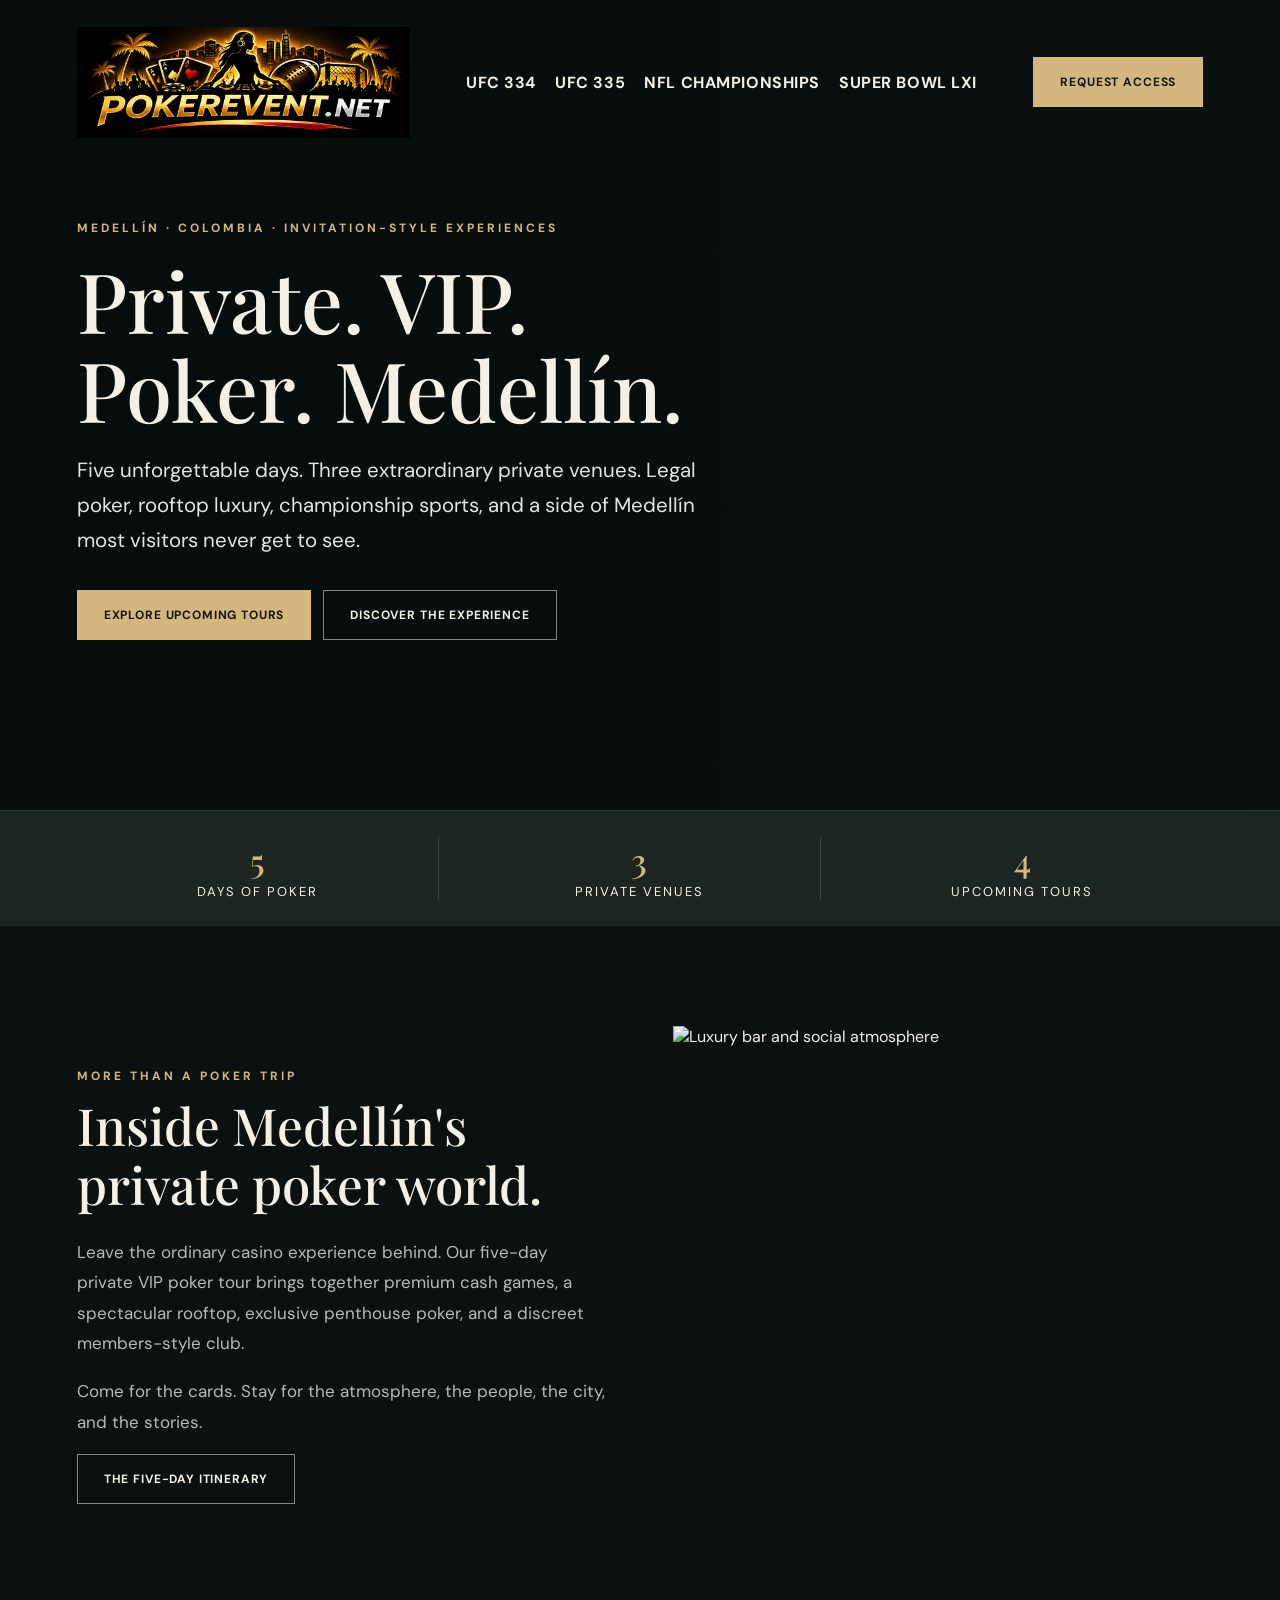
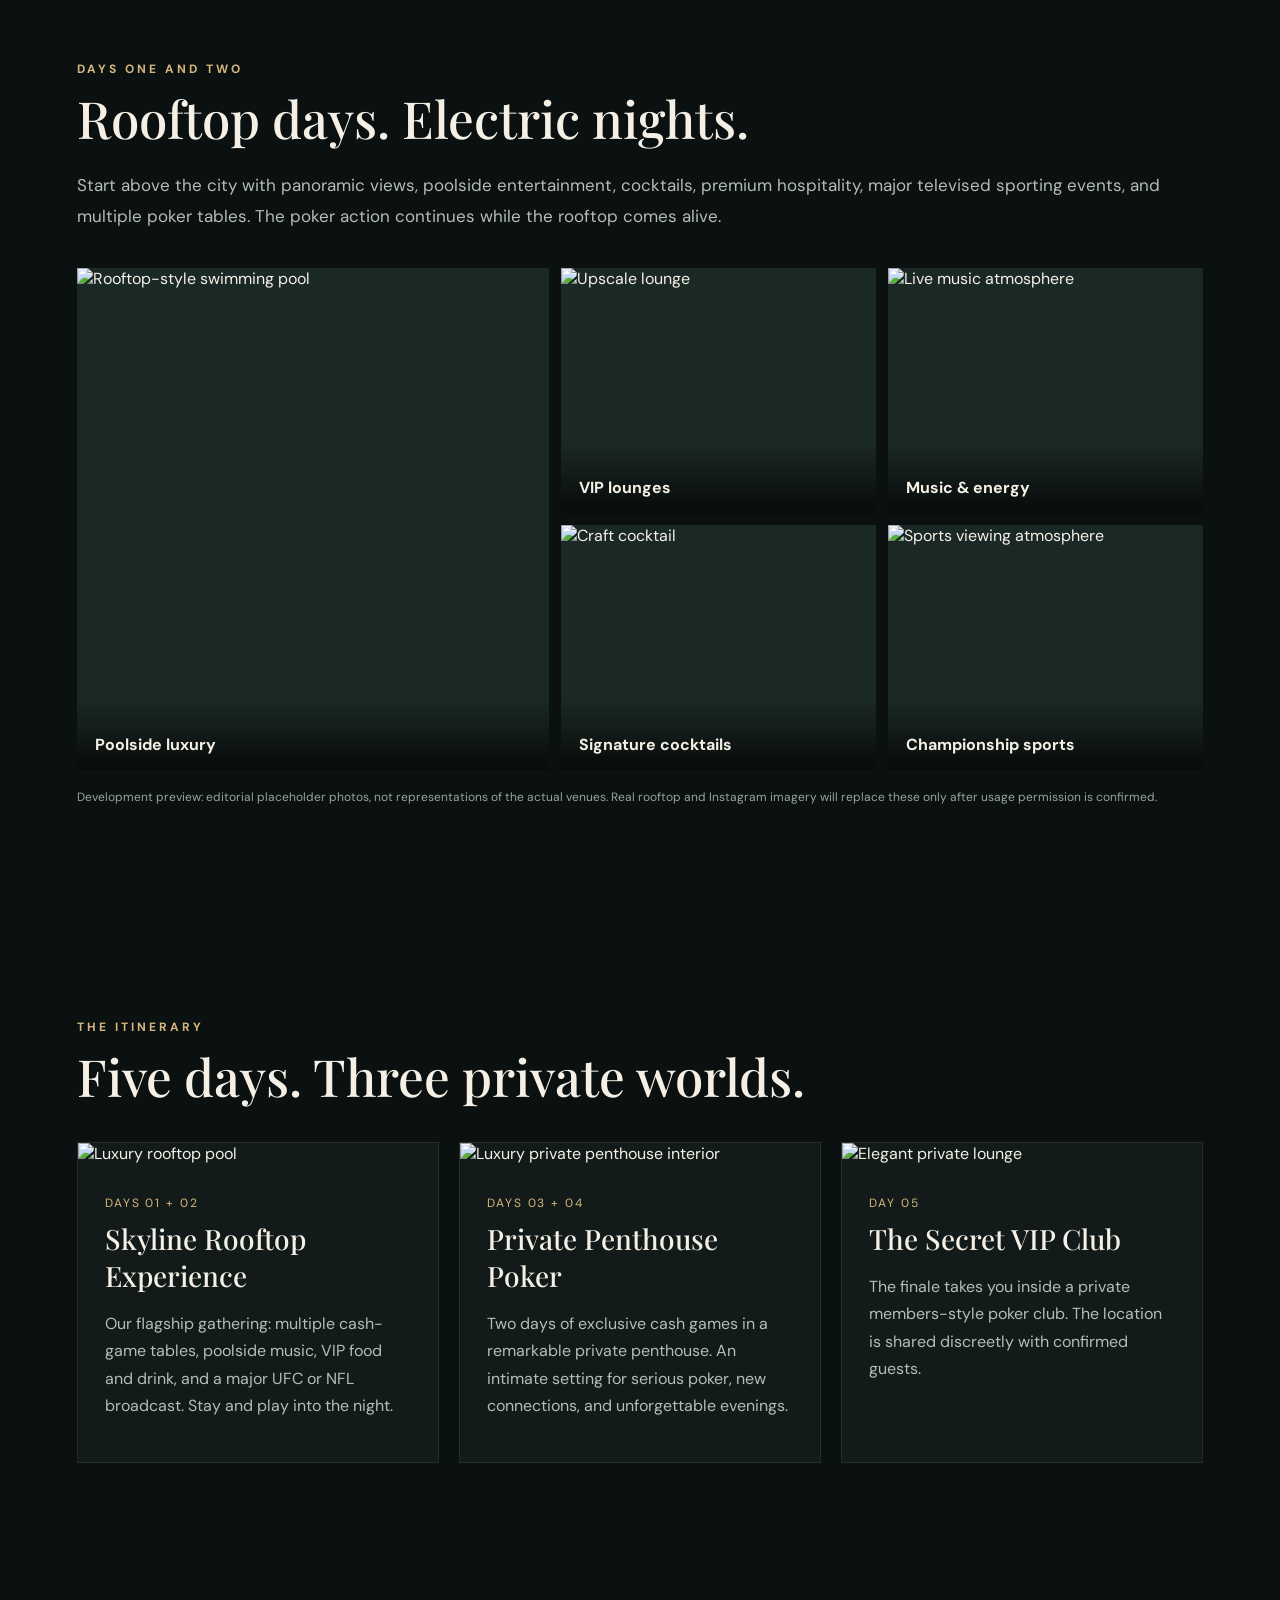
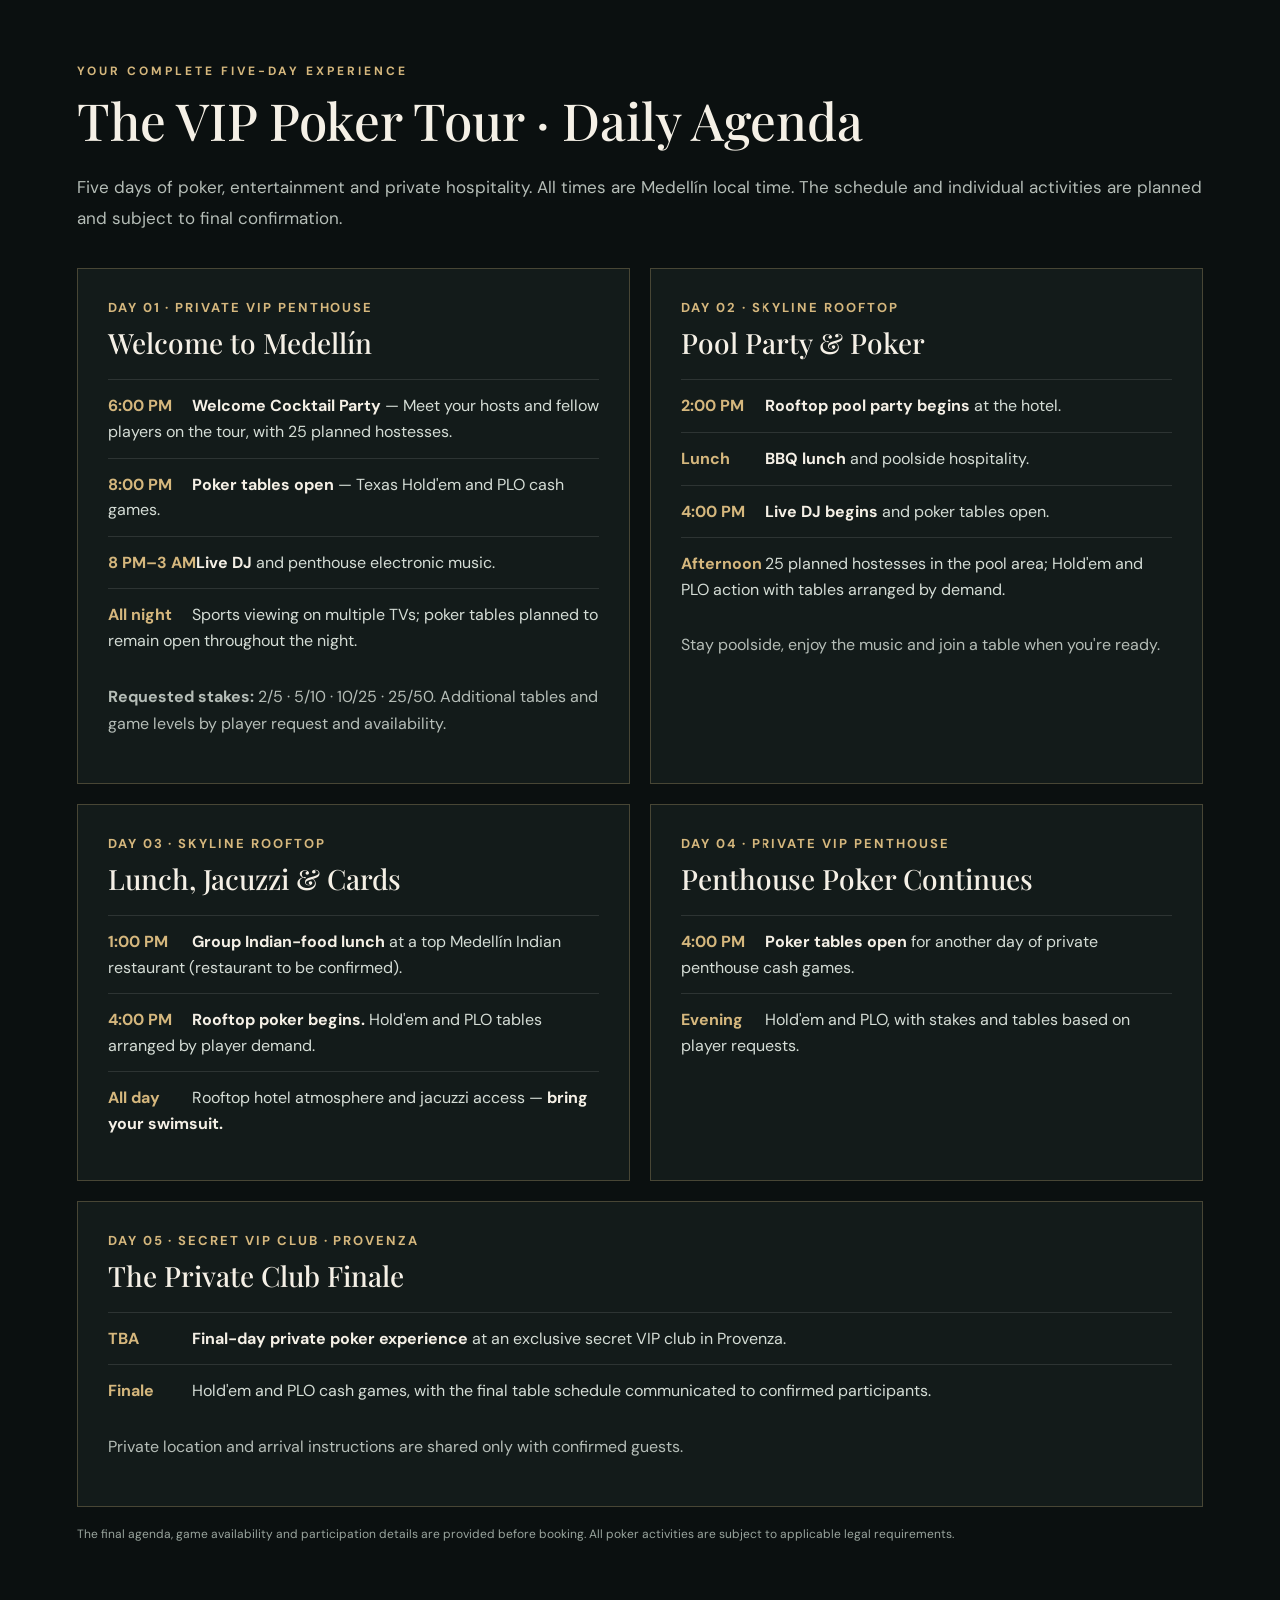
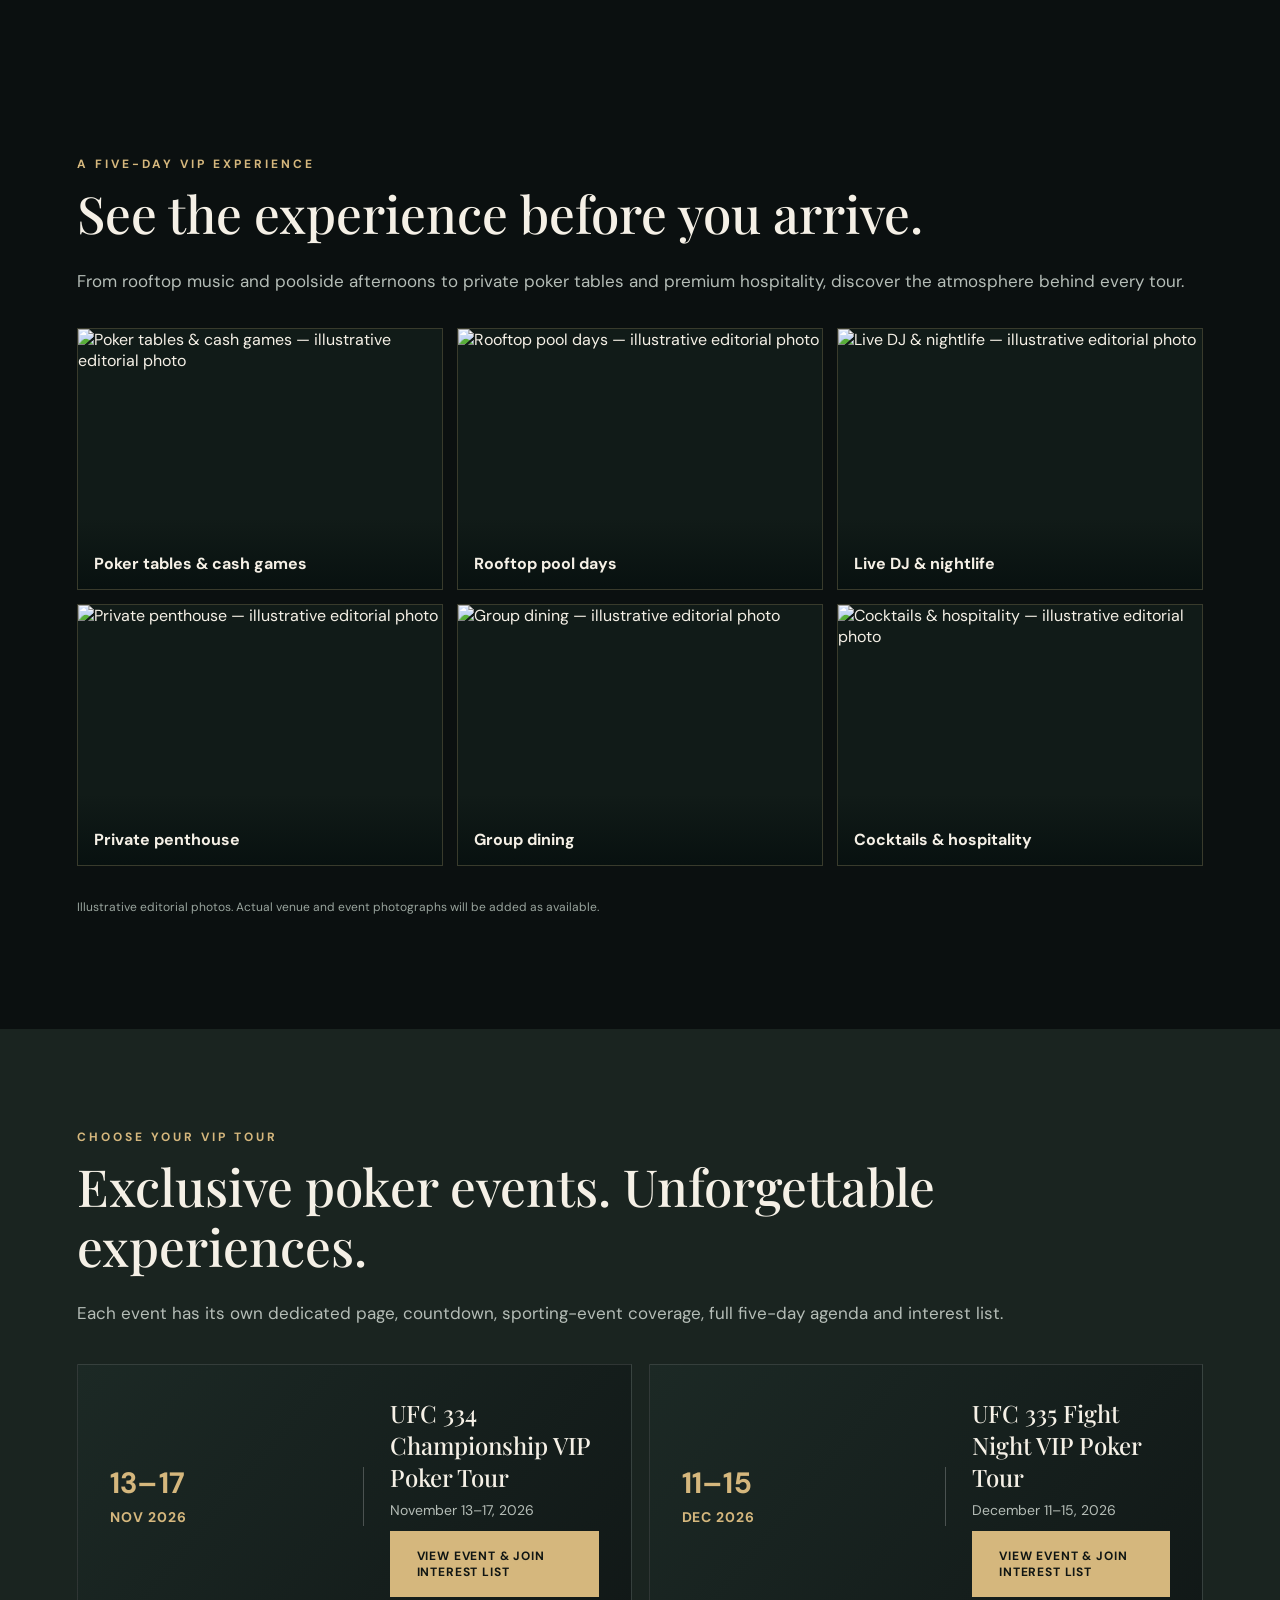
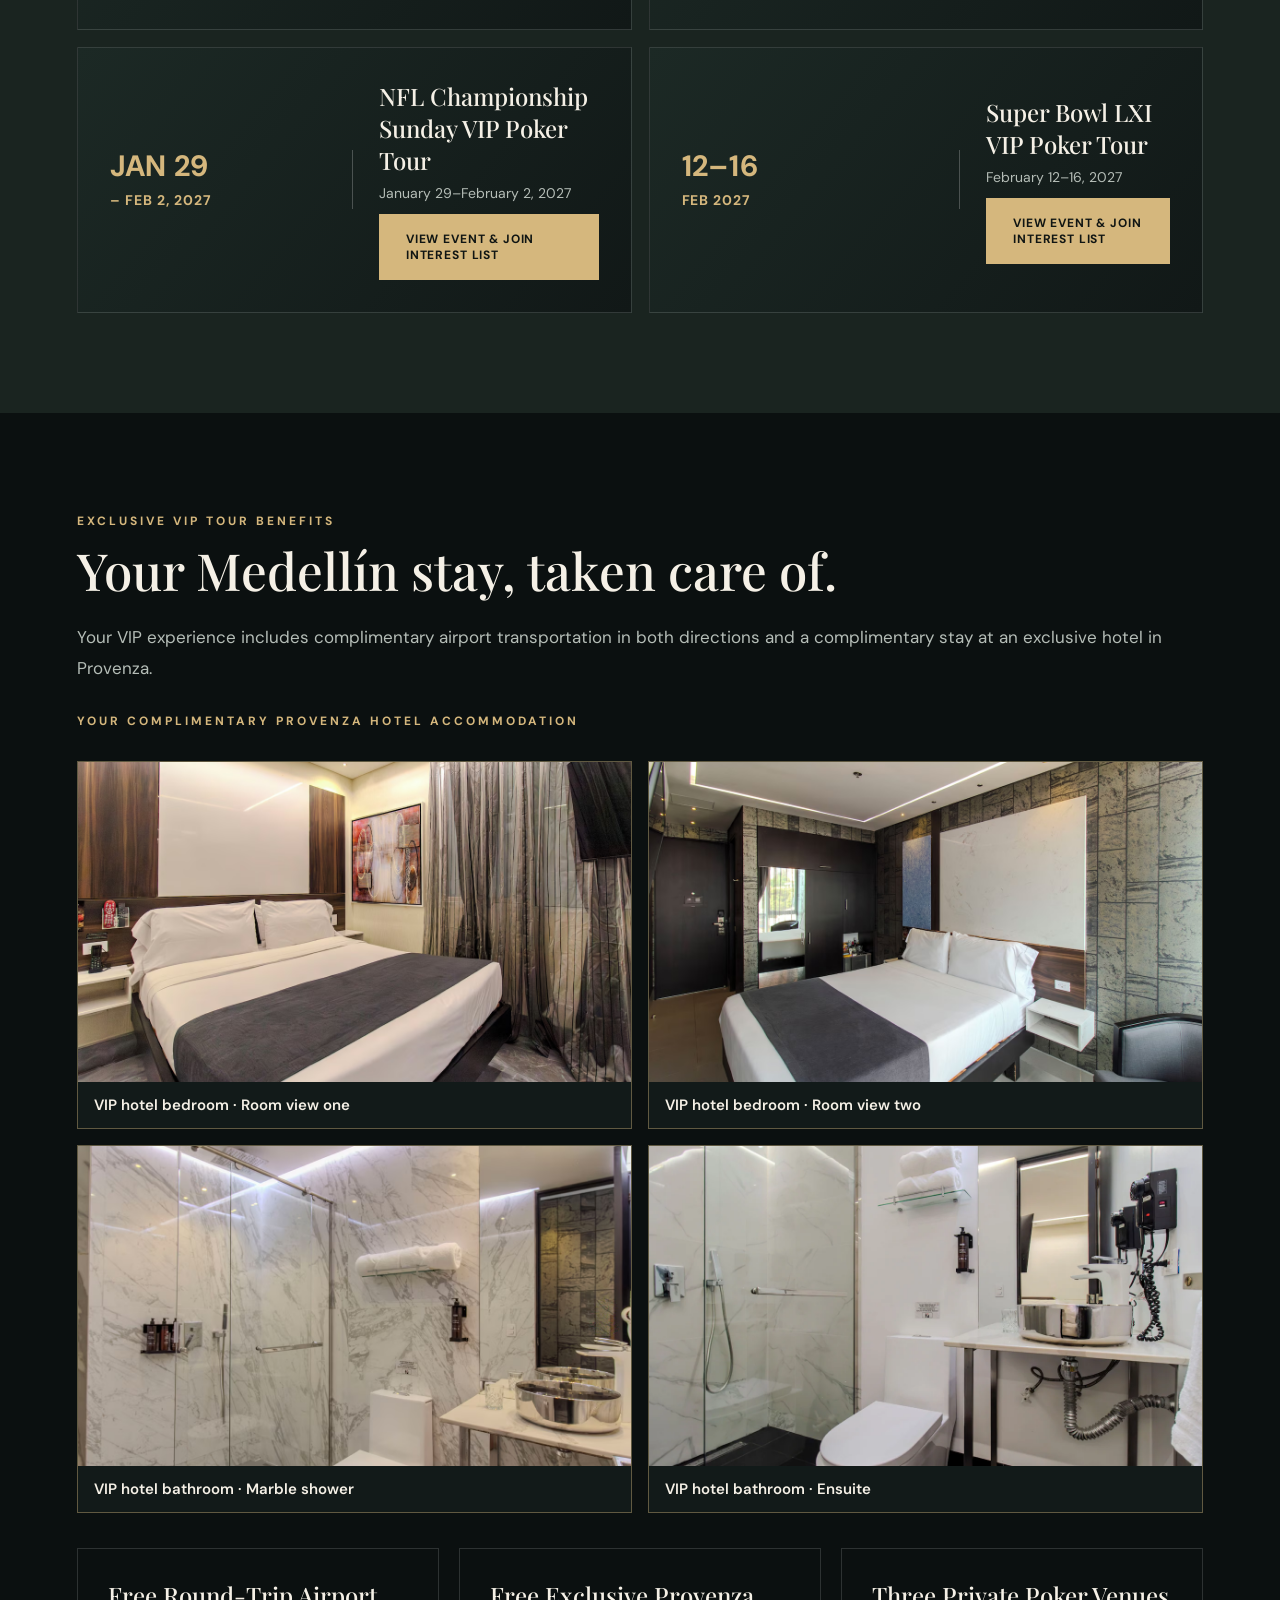
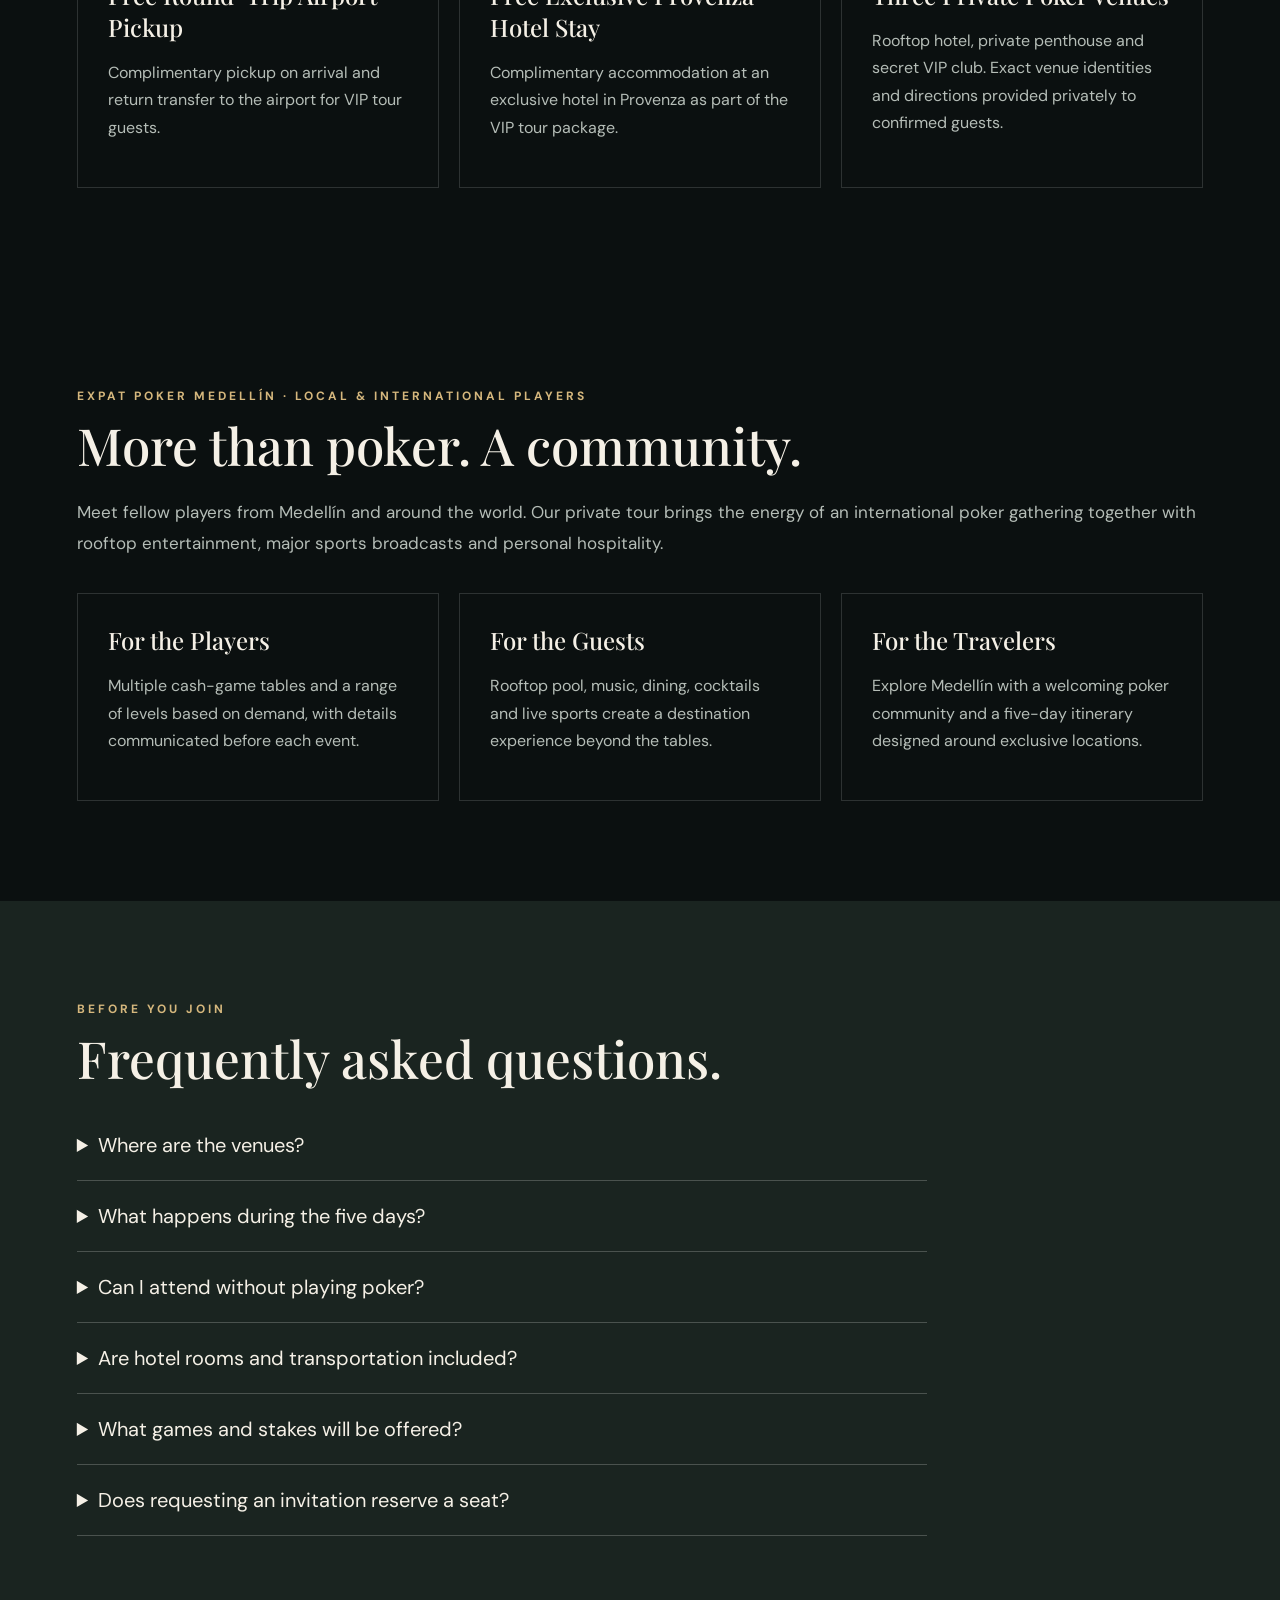
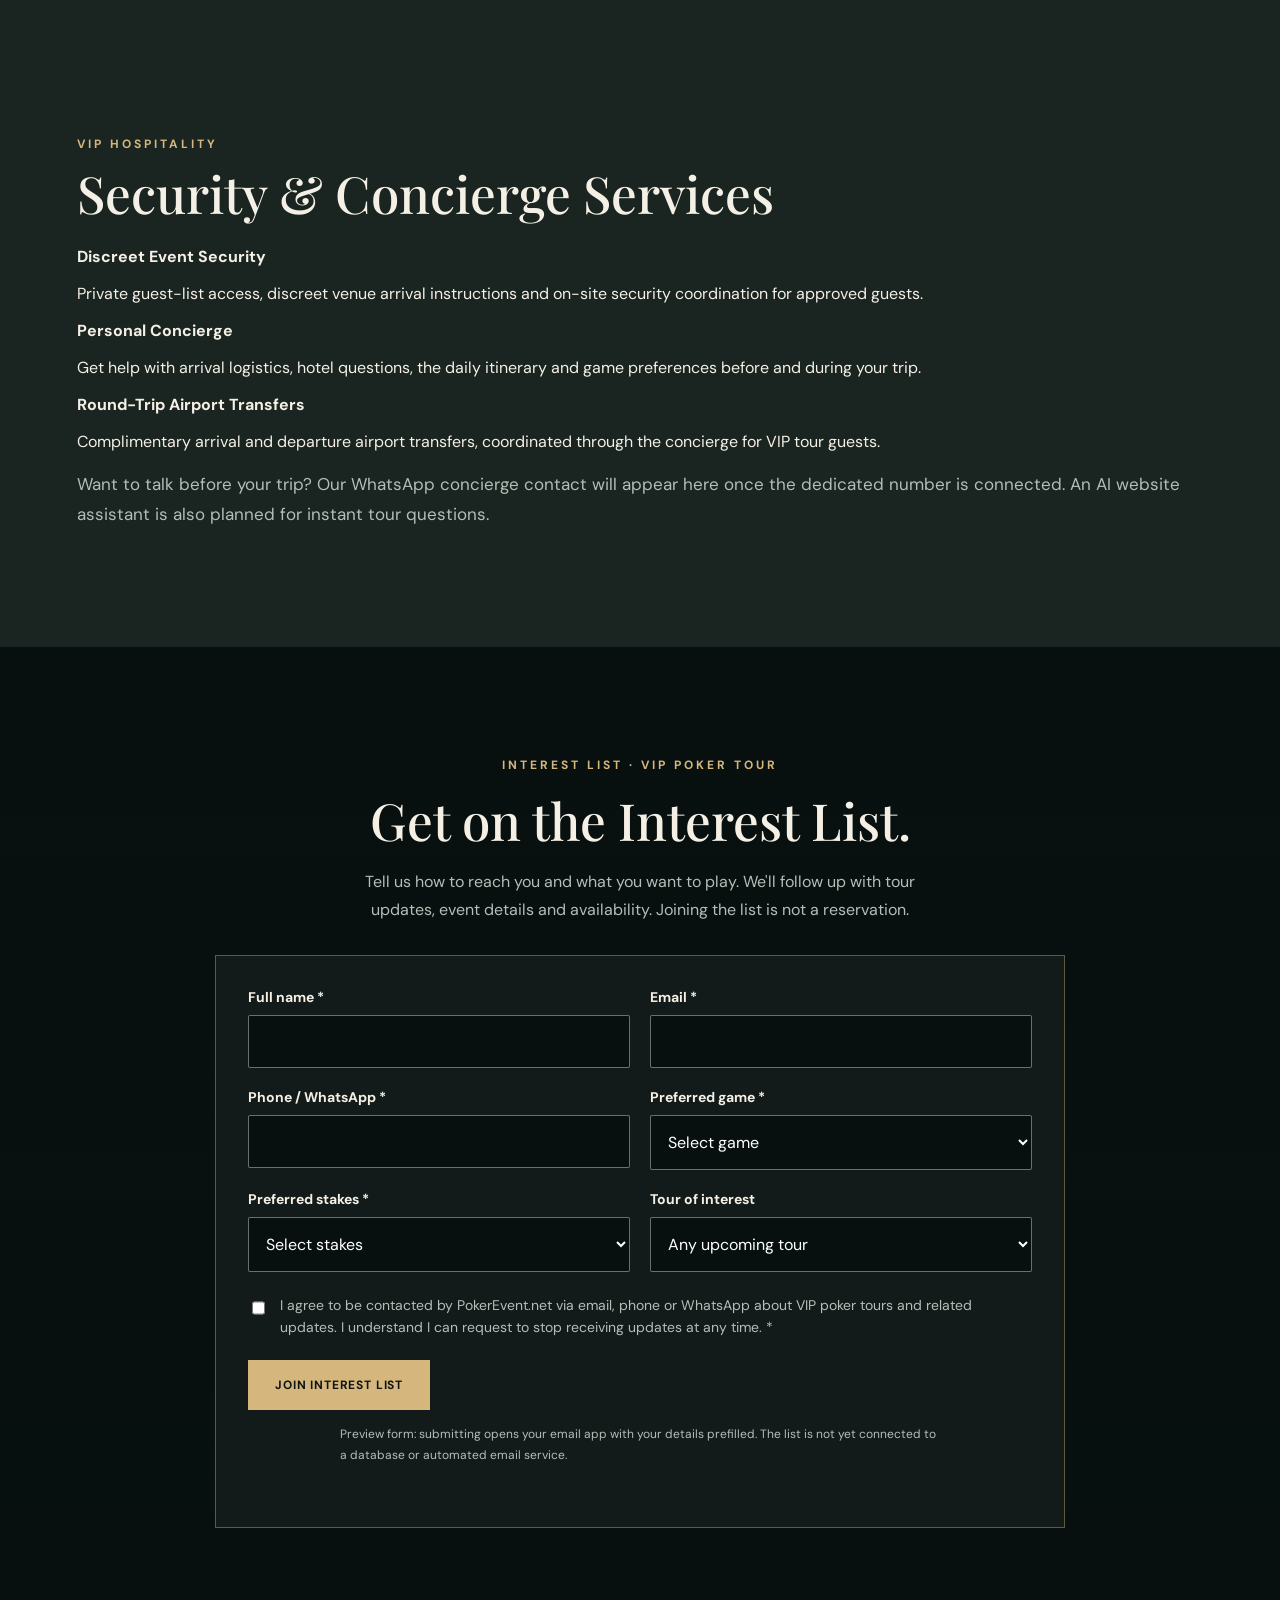
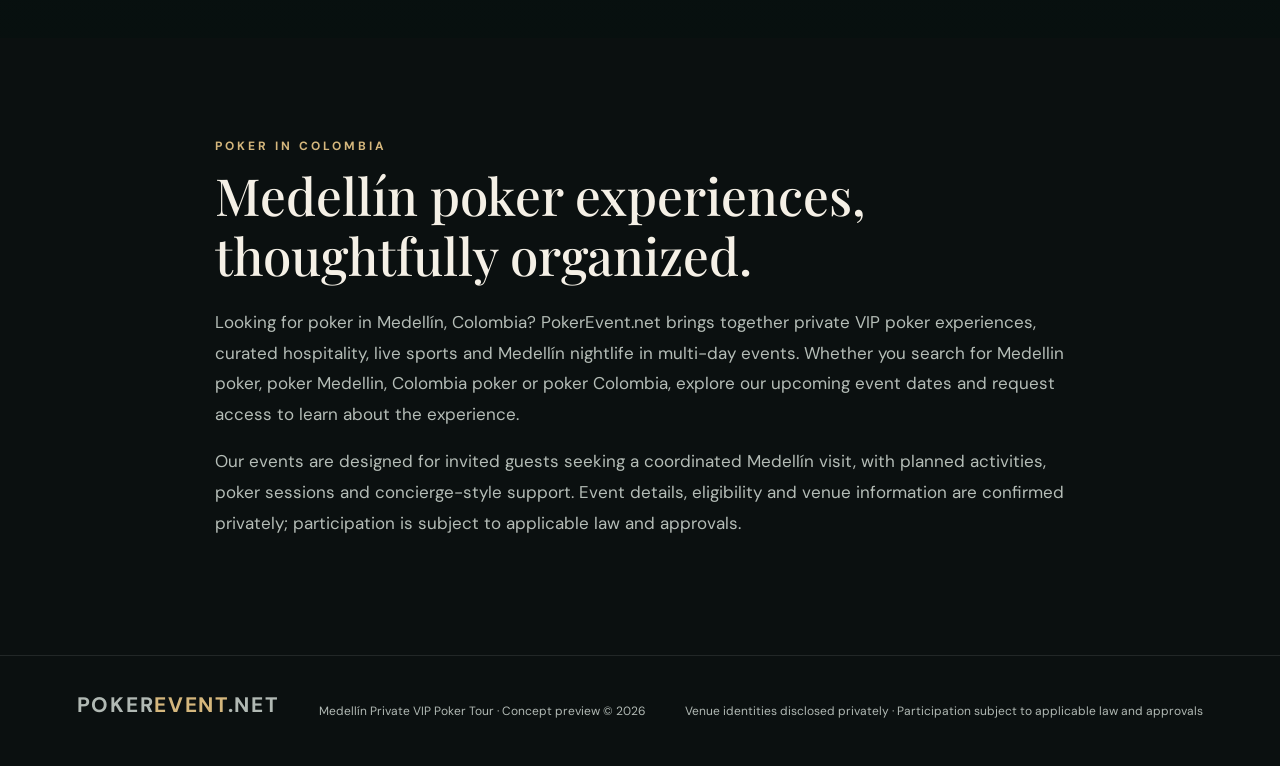
==== commit 5f47866c: "Fix event date badges and remove fixed four-event messaging" ====
--- a/index.html
+++ b/index.html
@@ -4,7 +4,7 @@
 :root{--bg:#0b1010;--panel:#131b1a;--gold:#d5b77d;--cream:#f5f0e6;--muted:#b5bdb7}*{box-sizing:border-box}html{scroll-behavior:smooth}body{margin:0;background:var(--bg);color:var(--cream);font-family:'DM Sans',Arial,sans-serif}a{color:inherit;text-decoration:none}button{font:inherit}header{position:absolute;top:0;left:0;right:0;z-index:3;display:flex;align-items:center;justify-content:space-between;padding:27px max(6vw,22px);gap:20px}.brand{font-size:21px;font-weight:700;letter-spacing:.08em}.brand span{color:var(--gold)}nav{display:flex;gap:28px;font-size:13px;letter-spacing:.12em;text-transform:uppercase}nav a:hover{color:var(--gold)}.btn{display:inline-flex;align-items:center;justify-content:center;padding:16px 26px;background:var(--gold);color:#101513;border:1px solid var(--gold);font-weight:700;letter-spacing:.07em;text-transform:uppercase;font-size:12px;cursor:pointer}.btn.outline{background:transparent;color:var(--cream);border-color:#ffffff80}.hero{min-height:90vh;position:relative;display:flex;align-items:center;background:linear-gradient(90deg,rgba(6,12,11,.94),rgba(6,12,11,.50) 60%,rgba(6,12,11,.20)),url('https://images.unsplash.com/photo-1514933651103-005eec06c04b?auto=format&fit=crop&w=2200&q=85') center/cover}.hero-content{position:relative;max-width:820px;padding:160px max(6vw,22px) 110px}.eyebrow{color:var(--gold);text-transform:uppercase;letter-spacing:.25em;font-size:12px;font-weight:700}h1,h2,h3{font-family:'Playfair Display',Georgia,serif;font-weight:500}h1{font-size:clamp(50px,6.5vw,100px);line-height:1.06;margin:20px 0}h2{font-size:clamp(35px,4vw,60px);line-height:1.16;margin:12px 0 22px}h3{font-size:28px;margin:8px 0 12px}.lead{font-size:clamp(17px,1.6vw,21px);color:#e3e7df;line-height:1.7;max-width:660px}.actions{display:flex;gap:12px;flex-wrap:wrap;margin-top:32px}.strip{display:grid;grid-template-columns:repeat(3,1fr);background:#1c2522;padding:26px 6vw;gap:20px;border-top:1px solid #ffffff18}.strip div{text-align:center;border-right:1px solid #ffffff26;font-size:13px;letter-spacing:.15em;text-transform:uppercase}.strip div:last-child{border:0}.strip b{display:block;font:500 34px 'Playfair Display',serif;color:var(--gold);letter-spacing:0}.section{padding:100px max(6vw,22px);max-width:1600px;margin:auto}.intro{display:grid;grid-template-columns:1fr 1fr;gap:65px;align-items:center}.intro p,.section-desc{color:var(--muted);font-size:17px;line-height:1.8}.intro img{width:100%;height:520px;object-fit:cover}.gallery{display:grid;grid-template-columns:1.2fr .8fr .8fr;grid-template-rows:245px 245px;gap:12px;margin-top:36px}.gallery figure{margin:0;position:relative;overflow:hidden;background:#1b2926}.gallery figure:first-child{grid-row:span 2}.gallery img{width:100%;height:100%;object-fit:cover;transition:transform .4s}.gallery figure:hover img{transform:scale(1.04)}.gallery figcaption{position:absolute;bottom:0;left:0;right:0;padding:36px 18px 15px;background:linear-gradient(transparent,#000b);font-weight:700}.days{display:grid;grid-template-columns:repeat(3,1fr);gap:20px;margin-top:36px}.day{background:var(--panel);border:1px solid #ffffff13;overflow:hidden}.day img{width:100%;height:260px;object-fit:cover}.day-body{padding:27px}.day p{color:var(--muted);line-height:1.7}.day small{color:var(--gold);font-size:12px;text-transform:uppercase;letter-spacing:.16em}.events{display:grid;grid-template-columns:repeat(2,1fr);gap:17px;margin-top:35px}.event{padding:32px;background:linear-gradient(130deg,#1c2925,#111817);border:1px solid #ffffff20;display:flex;gap:24px;align-items:center}.event .date{min-width:95px;border-right:1px solid #ffffff3a;padding-right:18px;color:var(--gold);font-size:14px;text-transform:uppercase;letter-spacing:.09em}.event .date strong{display:block;font-size:38px;line-height:1.1}.event h3{font-size:24px;margin:0 0 8px}.event p{color:var(--muted);margin:0;font-size:14px}.feature{background:#1a2420}.perks{display:grid;grid-template-columns:repeat(3,1fr);gap:20px;margin-top:35px}.perk{padding:30px;border:1px solid #ffffff24}.perk strong{display:block;font:500 24px 'Playfair Display',serif;margin-bottom:14px}.perk p{color:var(--muted);line-height:1.7}.cta{text-align:center;background:linear-gradient(#07100fbb,#07100fee),url('https://images.unsplash.com/photo-1511512578047-dfb367046420?auto=format&fit=crop&w=1800&q=80') center/cover;padding:110px 20px}.cta h2{max-width:760px;margin:18px auto}.cta p{color:var(--muted);max-width:600px;margin:0 auto 30px;line-height:1.7}footer{display:flex;justify-content:space-between;gap:20px;padding:35px 6vw;color:#b1b9b4;font-size:12px;border-top:1px solid #ffffff18}.note{font-size:12px;color:#99a49d;margin-top:18px;line-height:1.6}.mobile-menu{display:none}@media(max-width:900px){nav{display:none}.intro{grid-template-columns:1fr}.intro img{height:350px}.gallery{grid-template-columns:1fr 1fr;grid-template-rows:200px 200px 200px}.gallery figure:first-child{grid-row:span 2}.days,.perks{grid-template-columns:1fr}.events{grid-template-columns:1fr}}@media(max-width:580px){.hero{min-height:78vh}.hero-content{padding-top:135px}.strip{gap:8px;padding:20px 12px}.strip b{font-size:25px}.strip div{font-size:10px}.section{padding-top:65px;padding-bottom:65px}.gallery{grid-template-columns:1fr 1fr;grid-template-rows:190px 160px 160px}.gallery figure:first-child{grid-column:span 2;grid-row:auto}.event{padding:20px;gap:15px}.event h3{font-size:21px}.event .date{min-width:78px}.event .date strong{font-size:30px}footer{display:block}footer p{margin-bottom:12px}}
 
 .agenda-grid{display:grid;grid-template-columns:repeat(2,minmax(0,1fr));gap:20px;margin-top:35px}.agenda-card{background:var(--panel);border:1px solid #d5b77d45;padding:30px}.agenda-card:last-child{grid-column:1/-1}.agenda-card h3{margin:8px 0 18px}.agenda-card .day-label{color:var(--gold);font-weight:700;letter-spacing:.15em;text-transform:uppercase;font-size:13px}.schedule{list-style:none;padding:0;margin:0}.schedule li{padding:13px 0;border-top:1px solid #ffffff1c;color:#d5ddd6;line-height:1.6}.schedule time{color:var(--gold);font-weight:700;display:inline-block;min-width:84px}.schedule strong{color:var(--cream)}.agenda-meta{color:var(--muted);line-height:1.7}.interest-form{max-width:850px;margin:32px auto 0;text-align:left;background:#121b19;border:1px solid #d5b77d66;padding:32px}.form-grid{display:grid;grid-template-columns:1fr 1fr;gap:20px}.form-field{display:flex;flex-direction:column;gap:9px}.form-field label{font-size:14px;font-weight:700;color:var(--cream)}.form-field input,.form-field select{width:100%;padding:15px 13px;background:#08100f;color:#fff;border:1px solid #ffffff65;border-radius:2px;font:inherit;font-size:16px}.form-field input:focus,.form-field select:focus{outline:2px solid var(--gold)}.consent{display:flex;align-items:flex-start;gap:12px;margin:22px 0;color:var(--muted);line-height:1.6;font-size:14px}.consent input{margin-top:5px;accent-color:var(--gold);width:18px;height:18px}.form-status{margin-top:14px;color:var(--gold);line-height:1.5}@media(max-width:700px){.agenda-grid,.form-grid{grid-template-columns:1fr}.agenda-card:last-child{grid-column:auto}.agenda-card,.interest-form{padding:22px}}
-.photo-story{display:grid;grid-template-columns:repeat(3,minmax(0,1fr));gap:14px;margin:32px 0}.photo-story figure{margin:0;background:#111b18;position:relative;overflow:hidden;border:1px solid #d5b77d33}.photo-story img{display:block;width:100%;height:260px;object-fit:cover;transition:transform .3s}.photo-story figure:hover img{transform:scale(1.04)}.photo-story figcaption{position:absolute;left:0;right:0;bottom:0;padding:35px 16px 15px;background:linear-gradient(transparent,#07100fe8);font-weight:700;font-size:16px}.agenda-card .agenda-photo{display:block;width:calc(100% + 60px);margin:-30px -30px 25px;height:220px;object-fit:cover}.photo-story.two{grid-template-columns:repeat(2,1fr)}@media(max-width:700px){.photo-story,.photo-story.two{grid-template-columns:1fr 1fr}.photo-story img{height:180px}.agenda-card .agenda-photo{width:calc(100% + 44px);margin:-22px -22px 20px;height:180px}}@media(max-width:450px){.photo-story,.photo-story.two{grid-template-columns:1fr}.photo-story img{height:230px}}.hotel-gallery{display:grid;grid-template-columns:repeat(2,minmax(0,1fr));gap:16px;margin:32px 0}.hotel-gallery figure{margin:0;overflow:hidden;border:1px solid #d5b77d66;background:#121a19}.hotel-gallery img{display:block;width:100%;height:320px;object-fit:cover}.hotel-gallery figcaption{padding:13px 16px;color:var(--cream);font-size:15px;font-weight:600}@media(max-width:700px){.hotel-gallery{grid-template-columns:1fr}.hotel-gallery img{height:260px}}</style><script async src="https://www.googletagmanager.com/gtag/js?id=G-R4QEKV4Q7H"></script><script>window.dataLayer=window.dataLayer||[];function gtag(){dataLayer.push(arguments);}gtag('js',new Date());gtag('config','G-R4QEKV4Q7H');</script><meta name="robots" content="index,follow,max-image-preview:large"><meta property="og:type" content="website"><meta property="og:title" content="Medellín VIP Poker Tours & Private Poker Events | PokerEvent.net"><meta property="og:description" content="Discover exclusive five-day VIP poker tours in Medellín, Colombia, featuring private poker games, live sports, rooftop nightlife and curated hospitality."><meta name="twitter:card" content="summary_large_image"><meta name="twitter:title" content="Medellín VIP Poker Tours & Private Poker Events | PokerEvent.net"><meta name="twitter:description" content="Discover exclusive five-day VIP poker tours in Medellín, Colombia, featuring private poker games, live sports, rooftop nightlife and curated hospitality."><script type="application/ld+json">{"@context":"https://schema.org","@type":"WebSite","name":"PokerEvent.net","url":"https://pokerevent.net/","description":"Discover exclusive five-day VIP poker tours in Medellín, Colombia, featuring private poker games, live sports, rooftop nightlife and curated hospitality.","inLanguage":"en"}</script><style>.tour-menu{position:relative;z-index:10}.tour-menu summary{list-style:none;cursor:pointer;white-space:nowrap}.tour-menu summary::-webkit-details-marker{display:none}.tour-menu[open] summary,.tour-menu summary:hover{color:var(--gold)}.tour-menu-links{position:absolute;top:calc(100% + 16px);left:-15px;min-width:260px;background:#131b1a;border:1px solid #d5b77d88;box-shadow:0 12px 28px #0009;padding:9px 0;display:flex;flex-direction:column;gap:0}.tour-menu-links a{display:block;padding:13px 17px;font-size:13px;letter-spacing:.04em;text-transform:none;white-space:nowrap}.tour-menu-links a:hover{background:#26302b;color:var(--gold)}</style><style>header nav{gap:clamp(12px,1.7vw,28px)}header nav a{white-space:nowrap;font-size:clamp(11px,.85vw,14px)}@media(max-width:900px){header nav{display:flex;flex-wrap:wrap;justify-content:center;gap:10px 16px}header{flex-wrap:wrap;justify-content:center;padding:16px 20px}header .brand{margin-right:auto}header>.btn{margin-left:auto}}@media(max-width:580px){header nav{order:3;width:100%;gap:10px 15px}header nav a{font-size:11px}header .brand{font-size:18px}header>.btn{padding:12px;font-size:11px}.hero-content{padding-top:205px}}</style><link rel="icon" type="image/svg+xml" href="/favicon.svg"><style>header nav a{font-size:clamp(16px,1.2vw,19px)!important;font-weight:700;letter-spacing:.035em}header nav{gap:clamp(12px,1.5vw,24px)}@media(max-width:900px){header nav a{font-size:15px!important}}@media(max-width:580px){header nav a{font-size:14px!important}}</style><style>header .brand{display:flex;align-items:center;flex-shrink:0;line-height:1}header .brand img{filter:none}@media(max-width:650px){header .brand img{width:225px!important;max-height:100px!important}}</style><meta property="og:locale" content="en_US"><meta name="geo.region" content="CO-ANT"><meta name="geo.placename" content="Medellín, Colombia"><script type="application/ld+json">{"@context":"https://schema.org","@type":"Organization","name":"PokerEvent.net","url":"https://pokerevent.net/","description":"Private VIP poker events and curated poker tours in Medellín, Colombia.","areaServed":{"@type":"Place","name":"Medellín, Antioquia, Colombia"}}</script></head><body>
+.photo-story{display:grid;grid-template-columns:repeat(3,minmax(0,1fr));gap:14px;margin:32px 0}.photo-story figure{margin:0;background:#111b18;position:relative;overflow:hidden;border:1px solid #d5b77d33}.photo-story img{display:block;width:100%;height:260px;object-fit:cover;transition:transform .3s}.photo-story figure:hover img{transform:scale(1.04)}.photo-story figcaption{position:absolute;left:0;right:0;bottom:0;padding:35px 16px 15px;background:linear-gradient(transparent,#07100fe8);font-weight:700;font-size:16px}.agenda-card .agenda-photo{display:block;width:calc(100% + 60px);margin:-30px -30px 25px;height:220px;object-fit:cover}.photo-story.two{grid-template-columns:repeat(2,1fr)}@media(max-width:700px){.photo-story,.photo-story.two{grid-template-columns:1fr 1fr}.photo-story img{height:180px}.agenda-card .agenda-photo{width:calc(100% + 44px);margin:-22px -22px 20px;height:180px}}@media(max-width:450px){.photo-story,.photo-story.two{grid-template-columns:1fr}.photo-story img{height:230px}}.hotel-gallery{display:grid;grid-template-columns:repeat(2,minmax(0,1fr));gap:16px;margin:32px 0}.hotel-gallery figure{margin:0;overflow:hidden;border:1px solid #d5b77d66;background:#121a19}.hotel-gallery img{display:block;width:100%;height:320px;object-fit:cover}.hotel-gallery figcaption{padding:13px 16px;color:var(--cream);font-size:15px;font-weight:600}@media(max-width:700px){.hotel-gallery{grid-template-columns:1fr}.hotel-gallery img{height:260px}}</style><script async src="https://www.googletagmanager.com/gtag/js?id=G-R4QEKV4Q7H"></script><script>window.dataLayer=window.dataLayer||[];function gtag(){dataLayer.push(arguments);}gtag('js',new Date());gtag('config','G-R4QEKV4Q7H');</script><meta name="robots" content="index,follow,max-image-preview:large"><meta property="og:type" content="website"><meta property="og:title" content="Medellín VIP Poker Tours & Private Poker Events | PokerEvent.net"><meta property="og:description" content="Discover exclusive five-day VIP poker tours in Medellín, Colombia, featuring private poker games, live sports, rooftop nightlife and curated hospitality."><meta name="twitter:card" content="summary_large_image"><meta name="twitter:title" content="Medellín VIP Poker Tours & Private Poker Events | PokerEvent.net"><meta name="twitter:description" content="Discover exclusive five-day VIP poker tours in Medellín, Colombia, featuring private poker games, live sports, rooftop nightlife and curated hospitality."><script type="application/ld+json">{"@context":"https://schema.org","@type":"WebSite","name":"PokerEvent.net","url":"https://pokerevent.net/","description":"Discover exclusive five-day VIP poker tours in Medellín, Colombia, featuring private poker games, live sports, rooftop nightlife and curated hospitality.","inLanguage":"en"}</script><style>.tour-menu{position:relative;z-index:10}.tour-menu summary{list-style:none;cursor:pointer;white-space:nowrap}.tour-menu summary::-webkit-details-marker{display:none}.tour-menu[open] summary,.tour-menu summary:hover{color:var(--gold)}.tour-menu-links{position:absolute;top:calc(100% + 16px);left:-15px;min-width:260px;background:#131b1a;border:1px solid #d5b77d88;box-shadow:0 12px 28px #0009;padding:9px 0;display:flex;flex-direction:column;gap:0}.tour-menu-links a{display:block;padding:13px 17px;font-size:13px;letter-spacing:.04em;text-transform:none;white-space:nowrap}.tour-menu-links a:hover{background:#26302b;color:var(--gold)}</style><style>header nav{gap:clamp(12px,1.7vw,28px)}header nav a{white-space:nowrap;font-size:clamp(11px,.85vw,14px)}@media(max-width:900px){header nav{display:flex;flex-wrap:wrap;justify-content:center;gap:10px 16px}header{flex-wrap:wrap;justify-content:center;padding:16px 20px}header .brand{margin-right:auto}header>.btn{margin-left:auto}}@media(max-width:580px){header nav{order:3;width:100%;gap:10px 15px}header nav a{font-size:11px}header .brand{font-size:18px}header>.btn{padding:12px;font-size:11px}.hero-content{padding-top:205px}}</style><link rel="icon" type="image/svg+xml" href="/favicon.svg"><style>header nav a{font-size:clamp(16px,1.2vw,19px)!important;font-weight:700;letter-spacing:.035em}header nav{gap:clamp(12px,1.5vw,24px)}@media(max-width:900px){header nav a{font-size:15px!important}}@media(max-width:580px){header nav a{font-size:14px!important}}</style><style>header .brand{display:flex;align-items:center;flex-shrink:0;line-height:1}header .brand img{filter:none}@media(max-width:650px){header .brand img{width:225px!important;max-height:100px!important}}</style><meta property="og:locale" content="en_US"><meta name="geo.region" content="CO-ANT"><meta name="geo.placename" content="Medellín, Colombia"><script type="application/ld+json">{"@context":"https://schema.org","@type":"Organization","name":"PokerEvent.net","url":"https://pokerevent.net/","description":"Private VIP poker events and curated poker tours in Medellín, Colombia.","areaServed":{"@type":"Place","name":"Medellín, Antioquia, Colombia"}}</script><style>.events .event{grid-template-columns:minmax(155px,190px) minmax(0,1fr);gap:26px;align-items:center}.events .event .date{min-width:0;width:100%;padding-right:18px;letter-spacing:.02em;white-space:normal}.events .event .date strong{font-size:clamp(25px,2.3vw,36px);line-height:1.15;white-space:nowrap}.events .event .date span{display:block;font-size:14px;font-weight:700;letter-spacing:.07em;margin-top:7px;white-space:nowrap}@media(max-width:650px){.events .event{grid-template-columns:1fr;gap:14px}.events .event .date{border-right:0;border-bottom:1px solid #ffffff3a;padding:0 0 12px}.events .event .date strong{font-size:30px}}</style></head><body>
 <header><a class="brand" href="/" aria-label="PokerEvent.NET home"><img src="/pokereventlogo.png" alt="POKEREVENT.NET" width="418" height="157" style="display:block;width:clamp(230px,26vw,418px);height:auto;max-height:160px;object-fit:contain;object-position:left center"></a><nav><a href="/ufc-championship/">UFC 334</a><a href="/ufc-fight-night/">UFC 335</a><a href="/nfl-championship/">NFL Championships</a><a href="/super-bowl/">Super Bowl LXI</a></nav><a class="btn" href="#contact">Request Access</a></header>
 <main><section class="hero"><div class="hero-content"><div class="eyebrow">Medellín · Colombia · Invitation-Style Experiences</div><h1>Private. VIP.<br>Poker. Medellín.</h1><p class="lead">Five unforgettable days. Three extraordinary private venues. Legal poker, rooftop luxury, championship sports, and a side of Medellín most visitors never get to see.</p><div class="actions"><a class="btn" href="#events">Explore Upcoming Tours</a><a class="btn outline" href="#experience">Discover the Experience</a></div></div></section>
 <div class="strip"><div><b>5</b>Days of Poker</div><div><b>3</b>Private Venues</div><div><b>4</b>Upcoming Tours</div></div>
@@ -19,7 +19,7 @@
 <article class="agenda-card"><div class="day-label">Day 04 · Private VIP Penthouse</div><h3>Penthouse Poker Continues</h3><ul class="schedule"><li><time>4:00 PM</time><strong>Poker tables open</strong> for another day of private penthouse cash games.</li><li><time>Evening</time>Hold'em and PLO, with stakes and tables based on player requests.</li></ul></article>
 <article class="agenda-card"><div class="day-label">Day 05 · Secret VIP Club · Provenza</div><h3>The Private Club Finale</h3><ul class="schedule"><li><time>TBA</time><strong>Final-day private poker experience</strong> at an exclusive secret VIP club in Provenza.</li><li><time>Finale</time>Hold'em and PLO cash games, with the final table schedule communicated to confirmed participants.</li></ul><p class="agenda-meta">Private location and arrival instructions are shared only with confirmed guests.</p></article>
 </div><p class="note">The final agenda, game availability and participation details are provided before booking. All poker activities are subject to applicable legal requirements.</p></section>
-<section class="section"><div class="eyebrow">A five-day VIP experience</div><h2>See the experience before you arrive.</h2><p class="section-desc">From rooftop music and poolside afternoons to private poker tables and premium hospitality, discover the atmosphere behind every tour.</p><div class="photo-story "><figure><img loading="lazy" src="https://images.pexels.com/photos/18341173/pexels-photo-18341173.jpeg?auto=compress&cs=tinysrgb&w=1200" alt="Poker tables &amp; cash games — illustrative editorial photo"><figcaption>Poker tables &amp; cash games</figcaption></figure><figure><img loading="lazy" src="https://images.unsplash.com/photo-1576013551627-0cc20b96c2a7?auto=format&fit=crop&w=1200&q=85" alt="Rooftop pool days — illustrative editorial photo"><figcaption>Rooftop pool days</figcaption></figure><figure><img loading="lazy" src="https://images.unsplash.com/photo-1506157786151-b8491531f063?auto=format&fit=crop&w=1200&q=85" alt="Live DJ &amp; nightlife — illustrative editorial photo"><figcaption>Live DJ &amp; nightlife</figcaption></figure><figure><img loading="lazy" src="https://images.unsplash.com/photo-1600607687920-4e2a09cf159d?auto=format&fit=crop&w=1200&q=85" alt="Private penthouse — illustrative editorial photo"><figcaption>Private penthouse</figcaption></figure><figure><img loading="lazy" src="https://images.unsplash.com/photo-1517248135467-4c7edcad34c4?auto=format&fit=crop&w=1200&q=85" alt="Group dining — illustrative editorial photo"><figcaption>Group dining</figcaption></figure><figure><img loading="lazy" src="https://images.unsplash.com/photo-1544145945-f90425340c7e?auto=format&fit=crop&w=1200&q=85" alt="Cocktails &amp; hospitality — illustrative editorial photo"><figcaption>Cocktails &amp; hospitality</figcaption></figure></div><p class="note">Illustrative editorial photos. Actual venue and event photographs will be added as available.</p></section><section class="section feature" id="events"><div class="eyebrow">Choose your VIP tour</div><h2>Four exclusive events. Four unique experiences.</h2><p class="section-desc">Each event has its own dedicated page, countdown, sporting-event coverage, full five-day agenda and interest list.</p><div class="events"><article class="event"><div class="date"><strong>1418,</strong>November</div><div><h3>UFC 334 Championship VIP Poker Tour</h3><p>November 13–17, 2026</p><p style="margin-top:12px"><a class="btn" href="/ufc-championship/">View Event &amp; Join Interest List</a></p></div></article><article class="event"><div class="date"><strong>1216,</strong>December</div><div><h3>UFC 335 Fight Night VIP Poker Tour</h3><p>December 11–15, 2026</p><p style="margin-top:12px"><a class="btn" href="/ufc-fight-night/">View Event &amp; Join Interest List</a></p></div></article><article class="event"><div class="date"><strong>31February</strong>January</div><div><h3>NFL Championship Sunday VIP Poker Tour</h3><p>January 29–February 2, 2027</p><p style="margin-top:12px"><a class="btn" href="/nfl-championship/">View Event &amp; Join Interest List</a></p></div></article><article class="event"><div class="date"><strong>1418,</strong>February</div><div><h3>Super Bowl LXI VIP Poker Tour</h3><p>February 12–16, 2027</p><p style="margin-top:12px"><a class="btn" href="/super-bowl/">View Event &amp; Join Interest List</a></p></div></article></div></section><section class="section" id="vip"><div class="eyebrow">Exclusive VIP tour benefits</div><h2>Your Medellín stay, taken care of.</h2><p class="section-desc">Your VIP experience includes complimentary airport transportation in both directions and a complimentary stay at an exclusive hotel in Provenza.</p><div class="eyebrow" style="margin-top:30px">Your complimentary Provenza hotel accommodation</div><div class="hotel-gallery" aria-label="VIP hotel accommodation photographs"><figure><img loading="lazy" src="hotel1.avif" alt="VIP hotel bedroom · Room view one"><figcaption>VIP hotel bedroom · Room view one</figcaption></figure><figure><img loading="lazy" src="hotel2.avif" alt="VIP hotel bedroom · Room view two"><figcaption>VIP hotel bedroom · Room view two</figcaption></figure><figure><img loading="lazy" src="hotel3.avif" alt="VIP hotel bathroom · Marble shower"><figcaption>VIP hotel bathroom · Marble shower</figcaption></figure><figure><img loading="lazy" src="hotel4.webp" alt="VIP hotel bathroom · Ensuite"><figcaption>VIP hotel bathroom · Ensuite</figcaption></figure></div><div class="perks"><div class="perk"><strong>Free Round-Trip Airport Pickup</strong><p>Complimentary pickup on arrival and return transfer to the airport for VIP tour guests.</p></div><div class="perk"><strong>Free Exclusive Provenza Hotel Stay</strong><p>Complimentary accommodation at an exclusive hotel in Provenza as part of the VIP tour package.</p></div><div class="perk"><strong>Three Private Poker Venues</strong><p>Rooftop hotel, private penthouse and secret VIP club. Exact venue identities and directions provided privately to confirmed guests.</p></div></div></section>
+<section class="section"><div class="eyebrow">A five-day VIP experience</div><h2>See the experience before you arrive.</h2><p class="section-desc">From rooftop music and poolside afternoons to private poker tables and premium hospitality, discover the atmosphere behind every tour.</p><div class="photo-story "><figure><img loading="lazy" src="https://images.pexels.com/photos/18341173/pexels-photo-18341173.jpeg?auto=compress&cs=tinysrgb&w=1200" alt="Poker tables &amp; cash games — illustrative editorial photo"><figcaption>Poker tables &amp; cash games</figcaption></figure><figure><img loading="lazy" src="https://images.unsplash.com/photo-1576013551627-0cc20b96c2a7?auto=format&fit=crop&w=1200&q=85" alt="Rooftop pool days — illustrative editorial photo"><figcaption>Rooftop pool days</figcaption></figure><figure><img loading="lazy" src="https://images.unsplash.com/photo-1506157786151-b8491531f063?auto=format&fit=crop&w=1200&q=85" alt="Live DJ &amp; nightlife — illustrative editorial photo"><figcaption>Live DJ &amp; nightlife</figcaption></figure><figure><img loading="lazy" src="https://images.unsplash.com/photo-1600607687920-4e2a09cf159d?auto=format&fit=crop&w=1200&q=85" alt="Private penthouse — illustrative editorial photo"><figcaption>Private penthouse</figcaption></figure><figure><img loading="lazy" src="https://images.unsplash.com/photo-1517248135467-4c7edcad34c4?auto=format&fit=crop&w=1200&q=85" alt="Group dining — illustrative editorial photo"><figcaption>Group dining</figcaption></figure><figure><img loading="lazy" src="https://images.unsplash.com/photo-1544145945-f90425340c7e?auto=format&fit=crop&w=1200&q=85" alt="Cocktails &amp; hospitality — illustrative editorial photo"><figcaption>Cocktails &amp; hospitality</figcaption></figure></div><p class="note">Illustrative editorial photos. Actual venue and event photographs will be added as available.</p></section><section class="section feature" id="events"><div class="eyebrow">Choose your VIP tour</div><h2>Exclusive poker events. Unforgettable experiences.</h2><p class="section-desc">Each event has its own dedicated page, countdown, sporting-event coverage, full five-day agenda and interest list.</p><div class="events"><article class="event"><div class="date"><strong>13–17</strong><span>NOV 2026</span></div><div><h3>UFC 334 Championship VIP Poker Tour</h3><p>November 13–17, 2026</p><p style="margin-top:12px"><a class="btn" href="/ufc-championship/">View Event &amp; Join Interest List</a></p></div></article><article class="event"><div class="date"><strong>11–15</strong><span>DEC 2026</span></div><div><h3>UFC 335 Fight Night VIP Poker Tour</h3><p>December 11–15, 2026</p><p style="margin-top:12px"><a class="btn" href="/ufc-fight-night/">View Event &amp; Join Interest List</a></p></div></article><article class="event"><div class="date"><strong>JAN 29</strong><span>– FEB 2, 2027</span></div><div><h3>NFL Championship Sunday VIP Poker Tour</h3><p>January 29–February 2, 2027</p><p style="margin-top:12px"><a class="btn" href="/nfl-championship/">View Event &amp; Join Interest List</a></p></div></article><article class="event"><div class="date"><strong>12–16</strong><span>FEB 2027</span></div><div><h3>Super Bowl LXI VIP Poker Tour</h3><p>February 12–16, 2027</p><p style="margin-top:12px"><a class="btn" href="/super-bowl/">View Event &amp; Join Interest List</a></p></div></article></div></section><section class="section" id="vip"><div class="eyebrow">Exclusive VIP tour benefits</div><h2>Your Medellín stay, taken care of.</h2><p class="section-desc">Your VIP experience includes complimentary airport transportation in both directions and a complimentary stay at an exclusive hotel in Provenza.</p><div class="eyebrow" style="margin-top:30px">Your complimentary Provenza hotel accommodation</div><div class="hotel-gallery" aria-label="VIP hotel accommodation photographs"><figure><img loading="lazy" src="hotel1.avif" alt="VIP hotel bedroom · Room view one"><figcaption>VIP hotel bedroom · Room view one</figcaption></figure><figure><img loading="lazy" src="hotel2.avif" alt="VIP hotel bedroom · Room view two"><figcaption>VIP hotel bedroom · Room view two</figcaption></figure><figure><img loading="lazy" src="hotel3.avif" alt="VIP hotel bathroom · Marble shower"><figcaption>VIP hotel bathroom · Marble shower</figcaption></figure><figure><img loading="lazy" src="hotel4.webp" alt="VIP hotel bathroom · Ensuite"><figcaption>VIP hotel bathroom · Ensuite</figcaption></figure></div><div class="perks"><div class="perk"><strong>Free Round-Trip Airport Pickup</strong><p>Complimentary pickup on arrival and return transfer to the airport for VIP tour guests.</p></div><div class="perk"><strong>Free Exclusive Provenza Hotel Stay</strong><p>Complimentary accommodation at an exclusive hotel in Provenza as part of the VIP tour package.</p></div><div class="perk"><strong>Three Private Poker Venues</strong><p>Rooftop hotel, private penthouse and secret VIP club. Exact venue identities and directions provided privately to confirmed guests.</p></div></div></section>
 <section class="section" id="community"><div class="eyebrow">Expat Poker Medellín · Local & international players</div><h2>More than poker. A community.</h2><p class="section-desc">Meet fellow players from Medellín and around the world. Our private tour brings the energy of an international poker gathering together with rooftop entertainment, major sports broadcasts and personal hospitality.</p><div class="perks"><div class="perk"><strong>For the Players</strong><p>Multiple cash-game tables and a range of levels based on demand, with details communicated before each event.</p></div><div class="perk"><strong>For the Guests</strong><p>Rooftop pool, music, dining, cocktails and live sports create a destination experience beyond the tables.</p></div><div class="perk"><strong>For the Travelers</strong><p>Explore Medellín with a welcoming poker community and a five-day itinerary designed around exclusive locations.</p></div></div></section>
 <section class="section feature" id="faq"><div class="eyebrow">Before you join</div><h2>Frequently asked questions.</h2><div style="max-width:850px"><details style="padding:22px 0;border-bottom:1px solid #ffffff35"><summary style="cursor:pointer;font-size:20px">Where are the venues?</summary><p style="color:var(--muted);line-height:1.7">The tour visits three exclusive private locations in Medellín. Venue identities and arrival instructions are shared privately with confirmed participants.</p></details><details style="padding:22px 0;border-bottom:1px solid #ffffff35"><summary style="cursor:pointer;font-size:20px">What happens during the five days?</summary><p style="color:var(--muted);line-height:1.7">Days 1–2 feature rooftop poker, sports and entertainment. Days 3–4 move to a private VIP penthouse. Day 5 concludes at a secret private poker club.</p></details><details style="padding:22px 0;border-bottom:1px solid #ffffff35"><summary style="cursor:pointer;font-size:20px">Can I attend without playing poker?</summary><p style="color:var(--muted);line-height:1.7">We expect some rooftop hospitality and sports experiences to be open to approved non-playing guests. Availability and admission terms will be announced for each tour.</p></details><details style="padding:22px 0;border-bottom:1px solid #ffffff35"><summary style="cursor:pointer;font-size:20px">Are hotel rooms and transportation included?</summary><p style="color:var(--muted);line-height:1.7">The VIP tour package includes complimentary Provenza hotel accommodation and round-trip airport transfers. Exact room and transfer arrangements are provided with your booking.</p></details><details style="padding:22px 0;border-bottom:1px solid #ffffff35"><summary style="cursor:pointer;font-size:20px">What games and stakes will be offered?</summary><p style="color:var(--muted);line-height:1.7">Texas Hold’em and PLO are planned, with requested stakes of 2/5, 5/10, 10/25 and 25/50. Table availability and final stakes depend on player demand and applicable requirements.</p></details><details style="padding:22px 0;border-bottom:1px solid #ffffff35"><summary style="cursor:pointer;font-size:20px">Does requesting an invitation reserve a seat?</summary><p style="color:var(--muted);line-height:1.7">No. An inquiry is not a reservation or guarantee of entry. All participation is subject to confirmation, capacity, age restrictions and applicable law.</p></details></div></section>
 <section class="section feature" id="services"><div class="eyebrow">VIP hospitality</div><h2>Security &amp; Concierge Services</h2><div class="service-grid"><div><strong>Discreet Event Security</strong><p>Private guest-list access, discreet venue arrival instructions and on-site security coordination for approved guests.</p></div><div><strong>Personal Concierge</strong><p>Get help with arrival logistics, hotel questions, the daily itinerary and game preferences before and during your trip.</p></div><div><strong>Round-Trip Airport Transfers</strong><p>Complimentary arrival and departure airport transfers, coordinated through the concierge for VIP tour guests.</p></div></div><p class="section-desc">Want to talk before your trip? Our WhatsApp concierge contact will appear here once the dedicated number is connected. An AI website assistant is also planned for instant tour questions.</p><div id="ai-concierge" aria-label="AI concierge integration placeholder"></div></section><section class="cta" id="contact"><div class="eyebrow">Interest List · VIP Poker Tour</div><h2>Get on the Interest List.</h2><p>Tell us how to reach you and what you want to play. We'll follow up with tour updates, event details and availability. Joining the list is not a reservation.</p><form class="interest-form" id="interest-form"><div class="form-grid"><div class="form-field"><label for="full-name">Full name *</label><input id="full-name" name="name" autocomplete="name" required maxlength="120"></div><div class="form-field"><label for="email">Email *</label><input id="email" name="email" type="email" autocomplete="email" required maxlength="200"></div><div class="form-field"><label for="phone">Phone / WhatsApp *</label><input id="phone" name="phone" type="tel" autocomplete="tel" required maxlength="60"></div><div class="form-field"><label for="game">Preferred game *</label><select id="game" name="game" required><option value="">Select game</option><option>Texas Hold'em</option><option>Pot-Limit Omaha (PLO)</option><option>Both Hold'em and PLO</option></select></div><div class="form-field"><label for="stakes">Preferred stakes *</label><select id="stakes" name="stakes" required><option value="">Select stakes</option><option>2/5</option><option>5/10</option><option>10/25</option><option>25/50</option><option>Other / flexible</option></select></div><div class="form-field"><label for="tour">Tour of interest</label><select id="tour" name="tour"><option>Any upcoming tour</option><option>Nov 13–17, 2026</option><option>Dec 11–15, 2026</option><option>Jan 29–Feb 2, 2027</option><option>Feb 12–16, 2027</option></select></div></div><label class="consent"><input id="consent" type="checkbox" required><span>I agree to be contacted by PokerEvent.net via email, phone or WhatsApp about VIP poker tours and related updates. I understand I can request to stop receiving updates at any time. *</span></label><button class="btn" type="submit">Join Interest List</button><div class="form-status" id="form-status" role="status" aria-live="polite"></div><p class="note">Preview form: submitting opens your email app with your details prefilled. The list is not yet connected to a database or automated email service.</p></form></section></main>
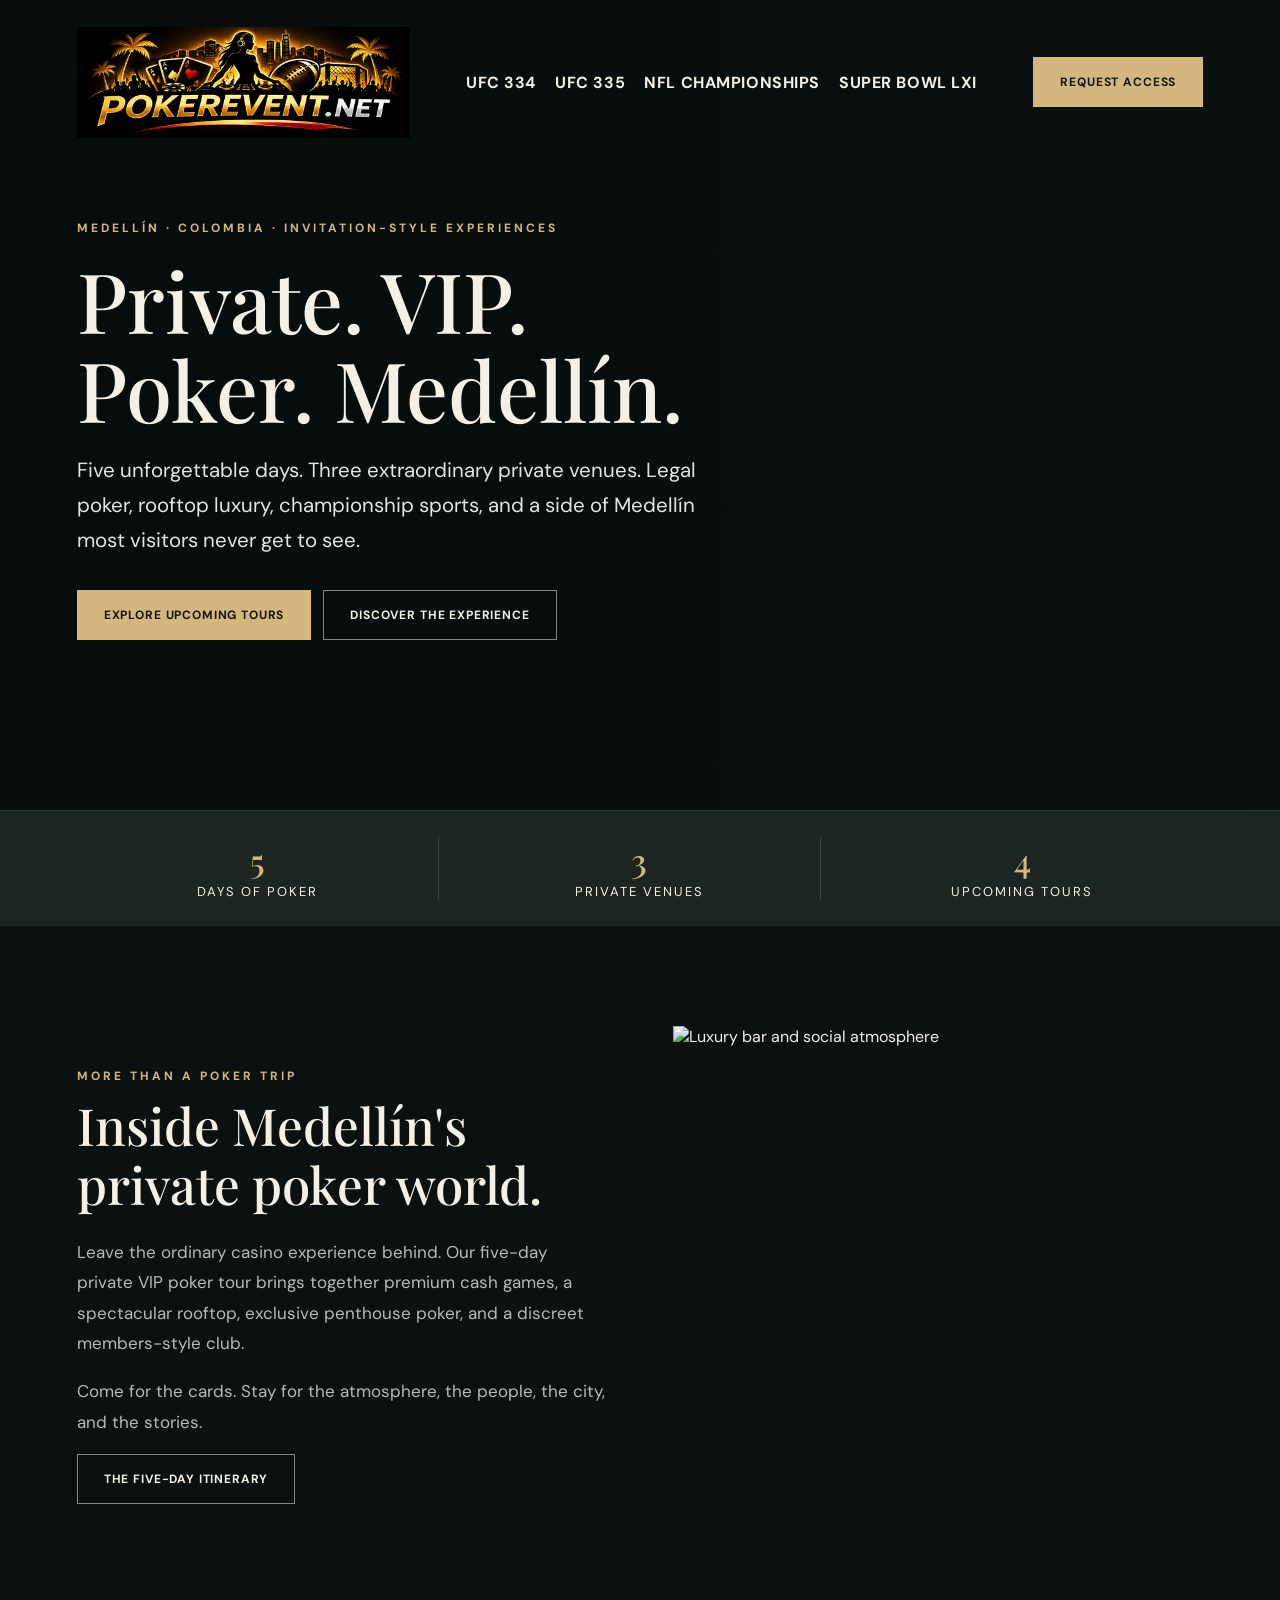
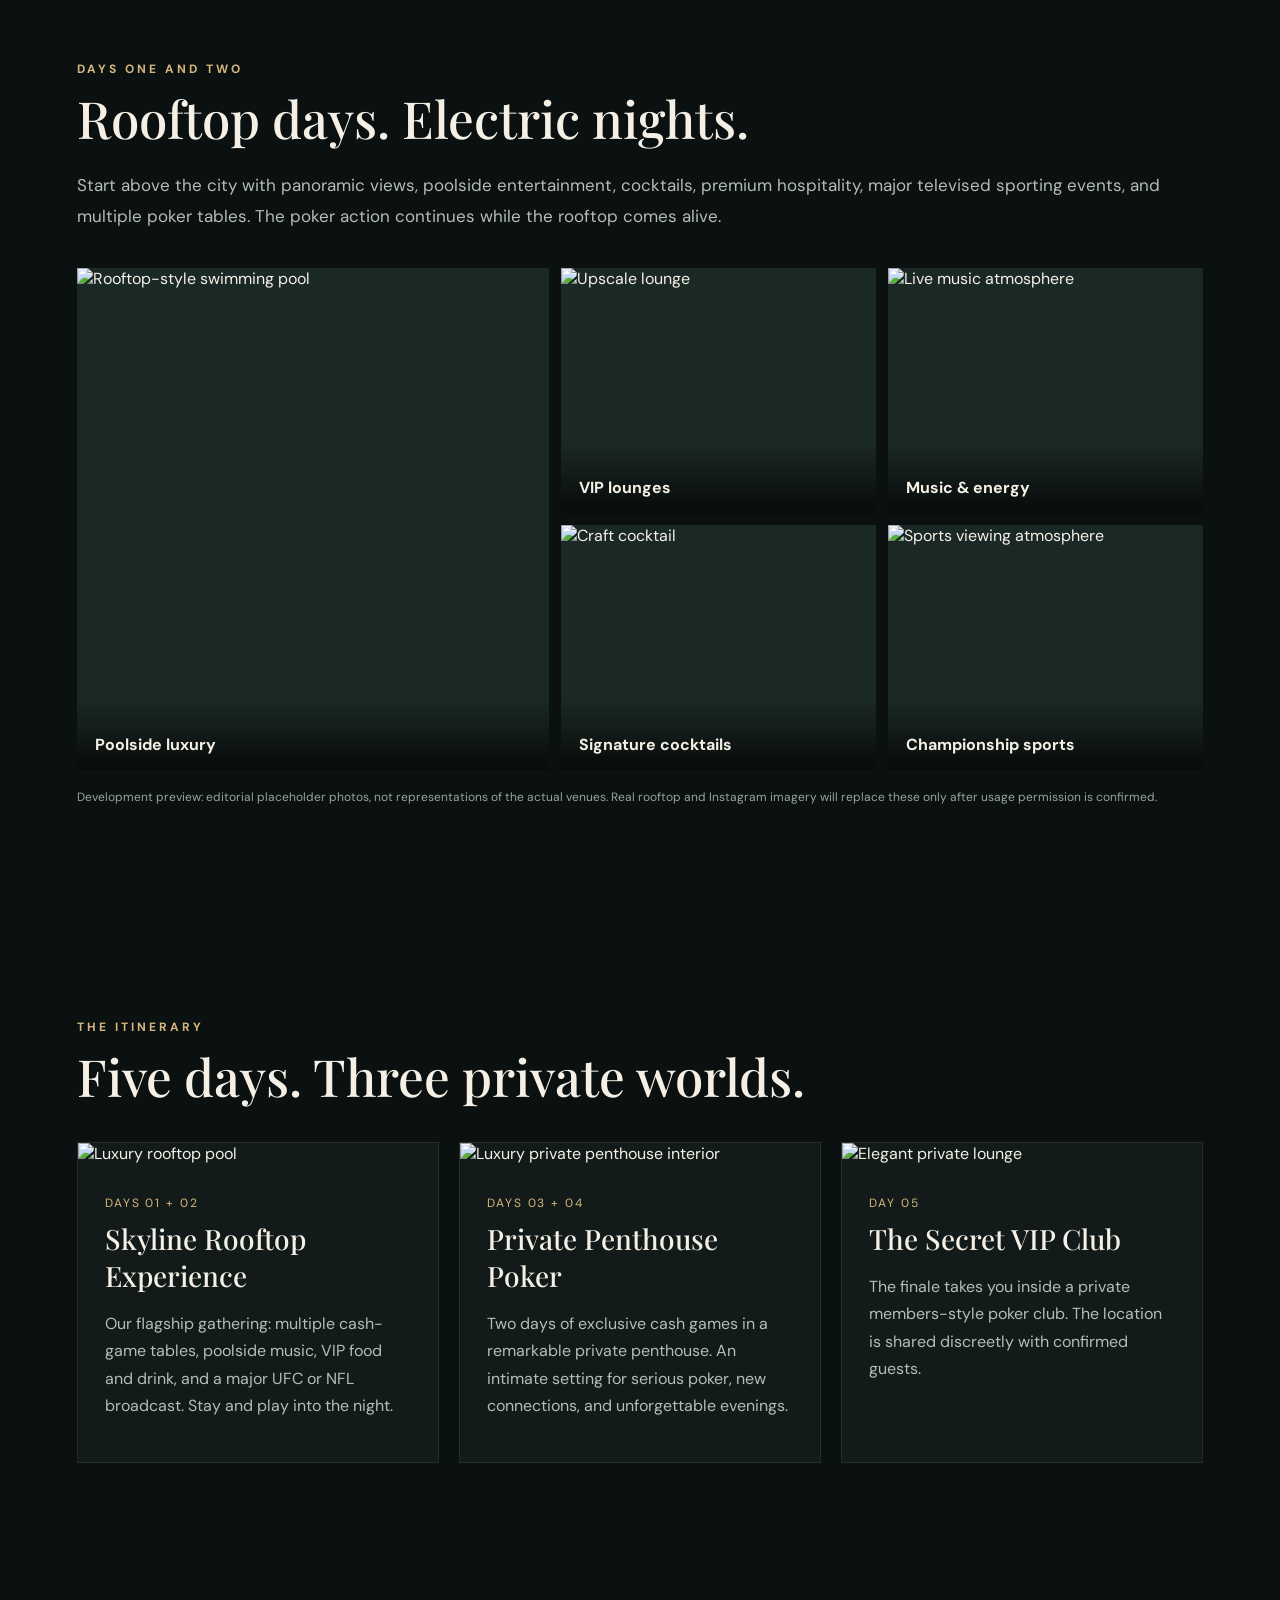
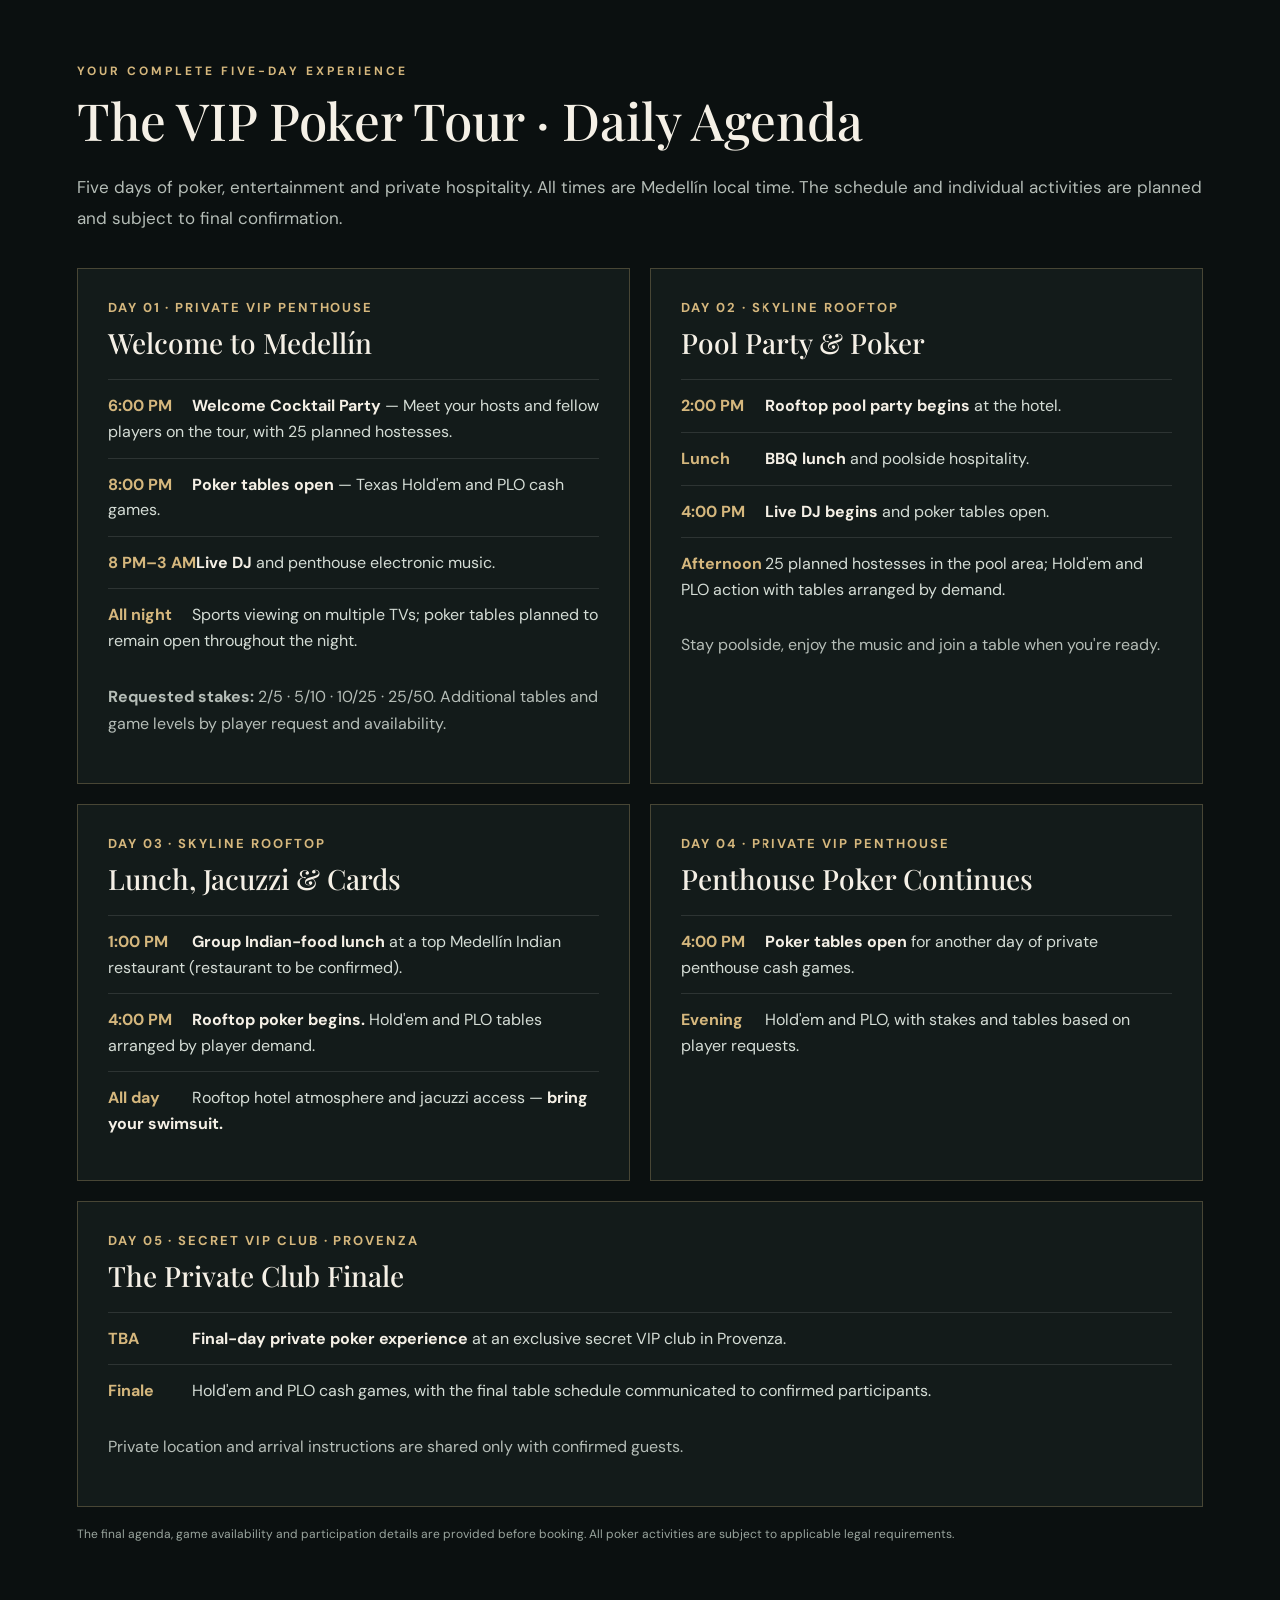
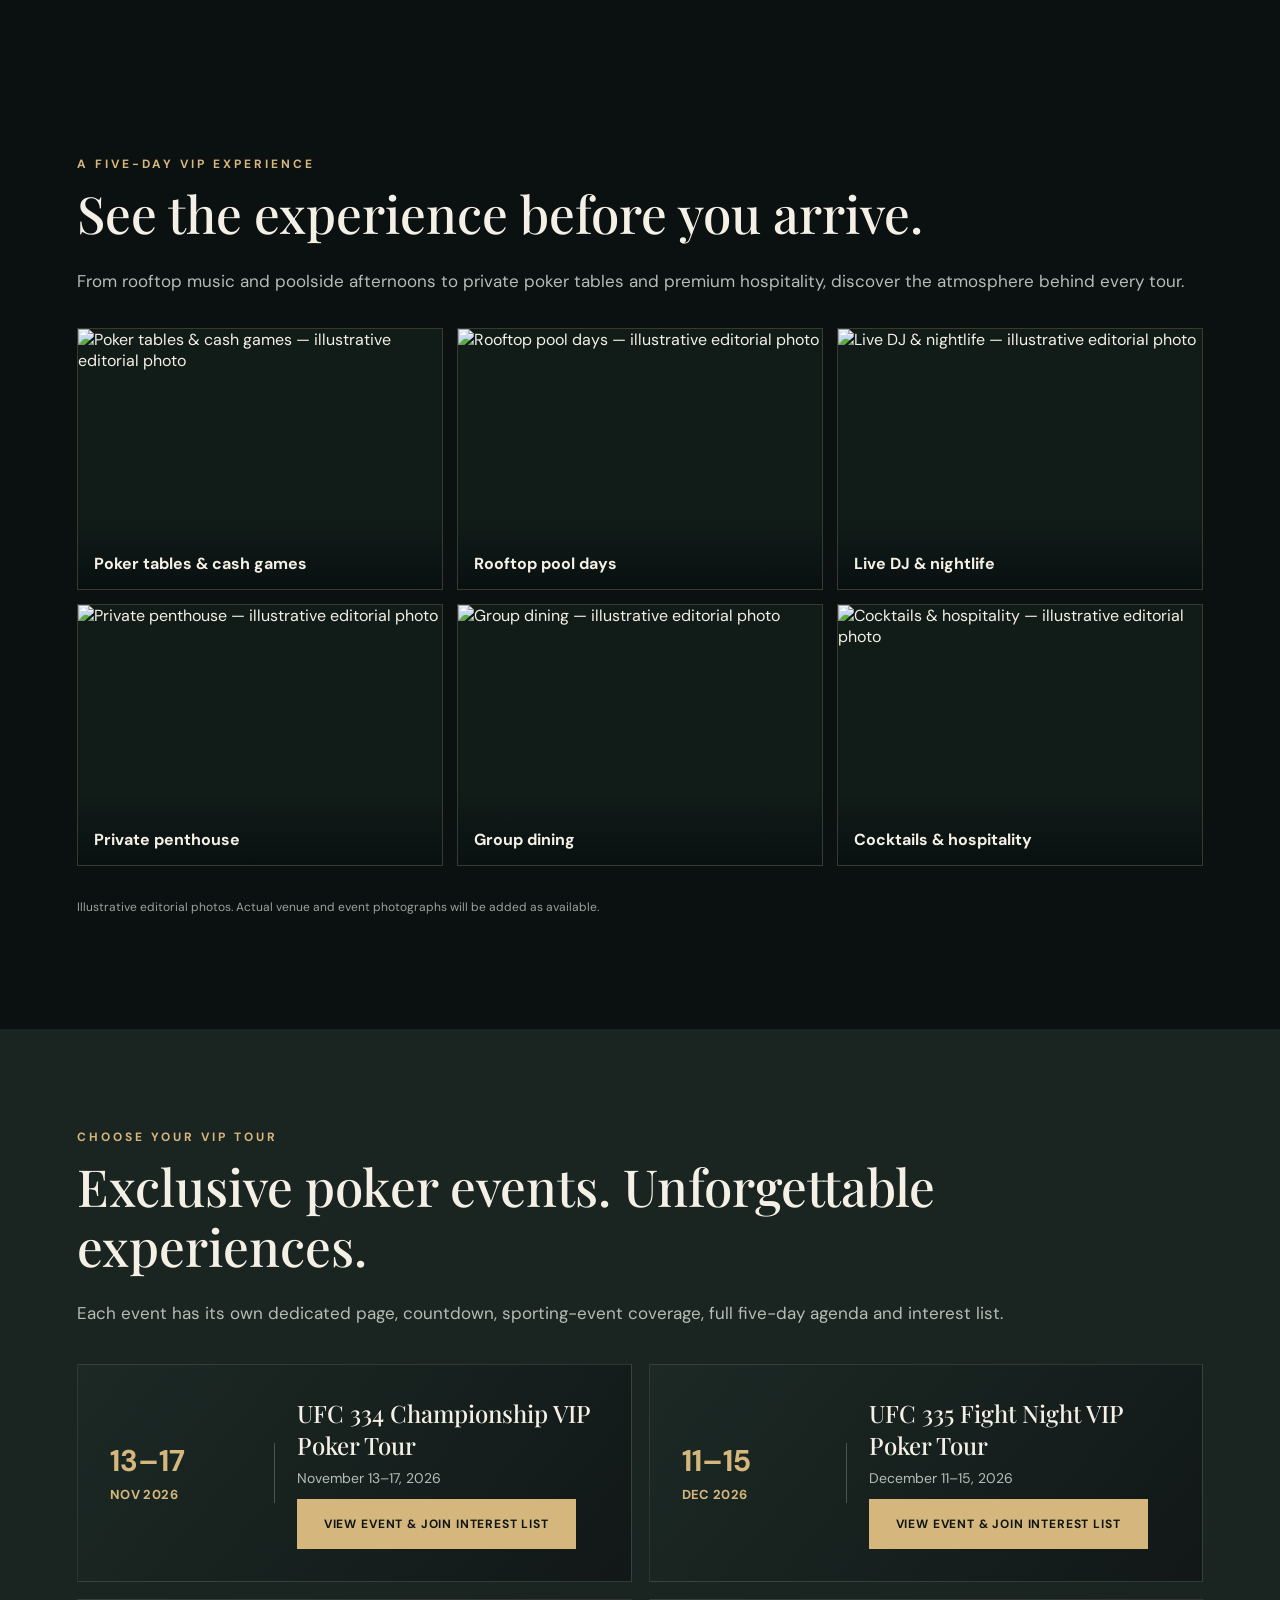
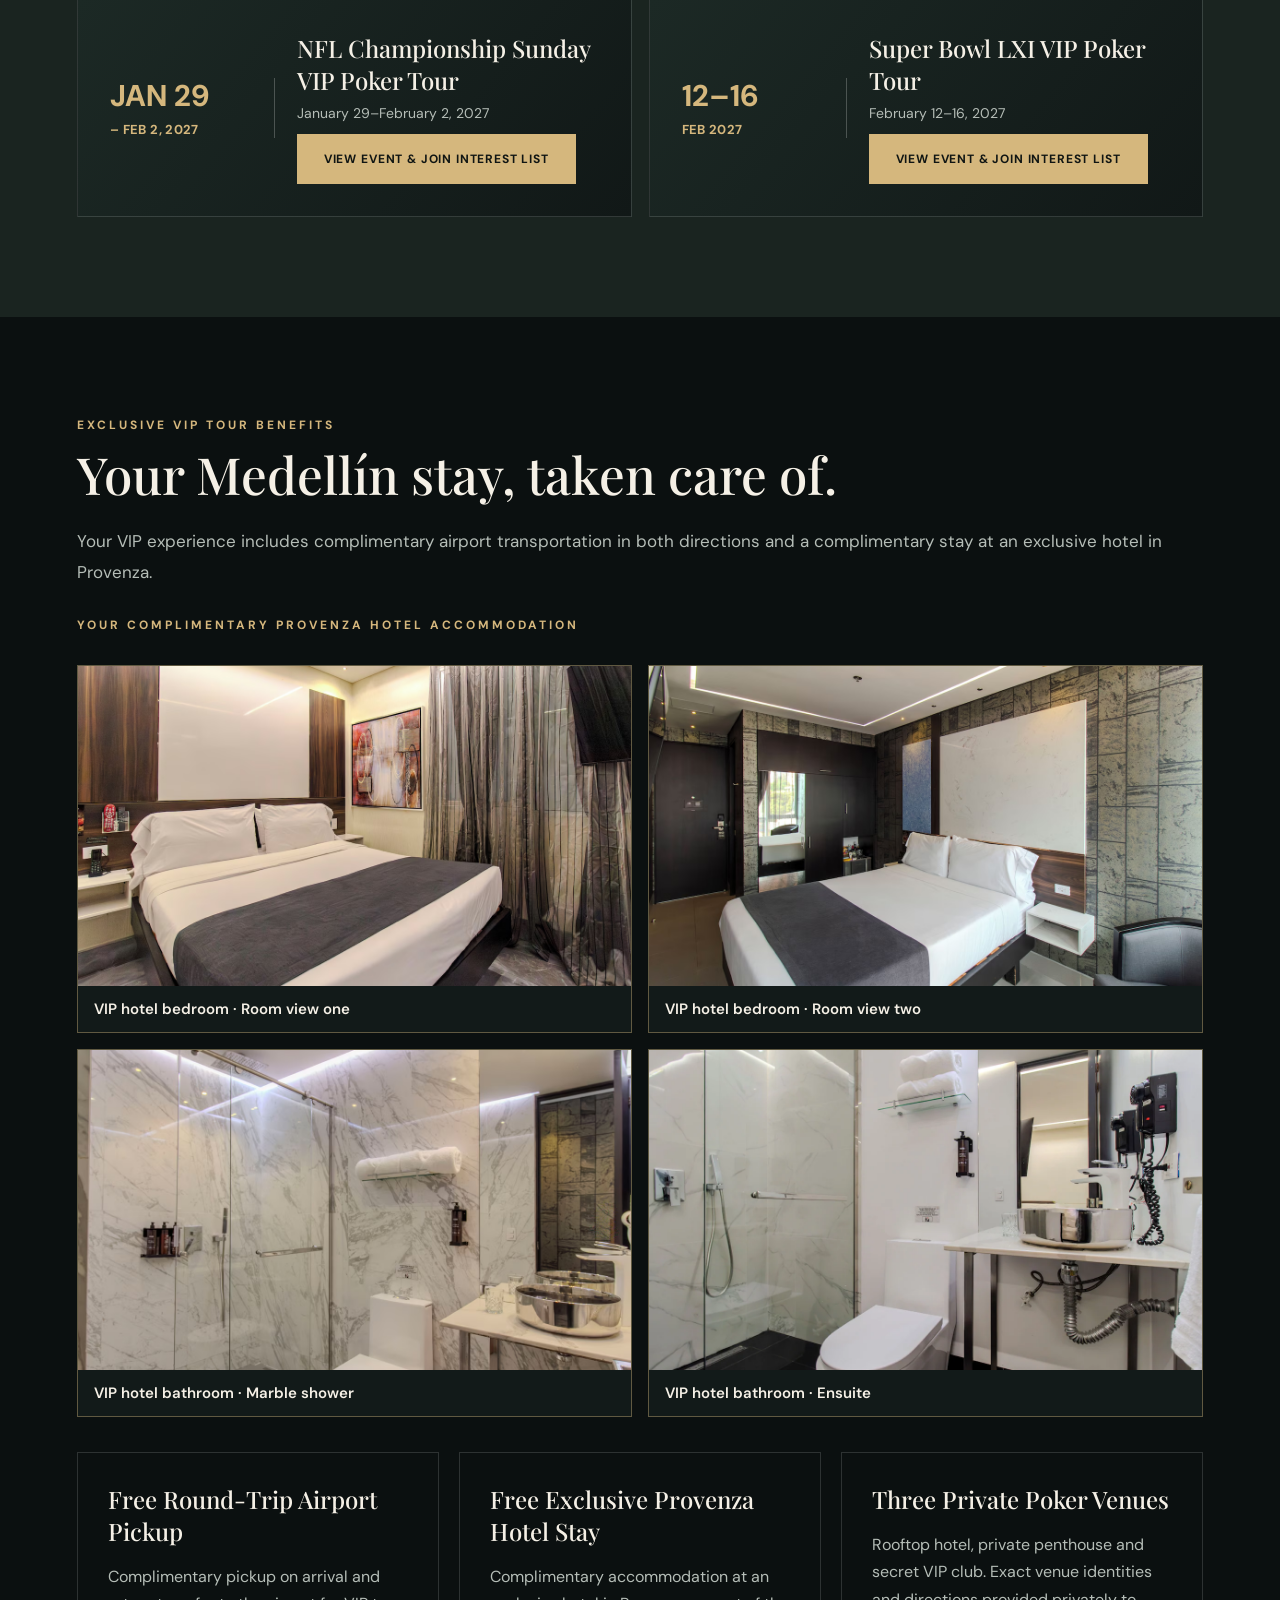
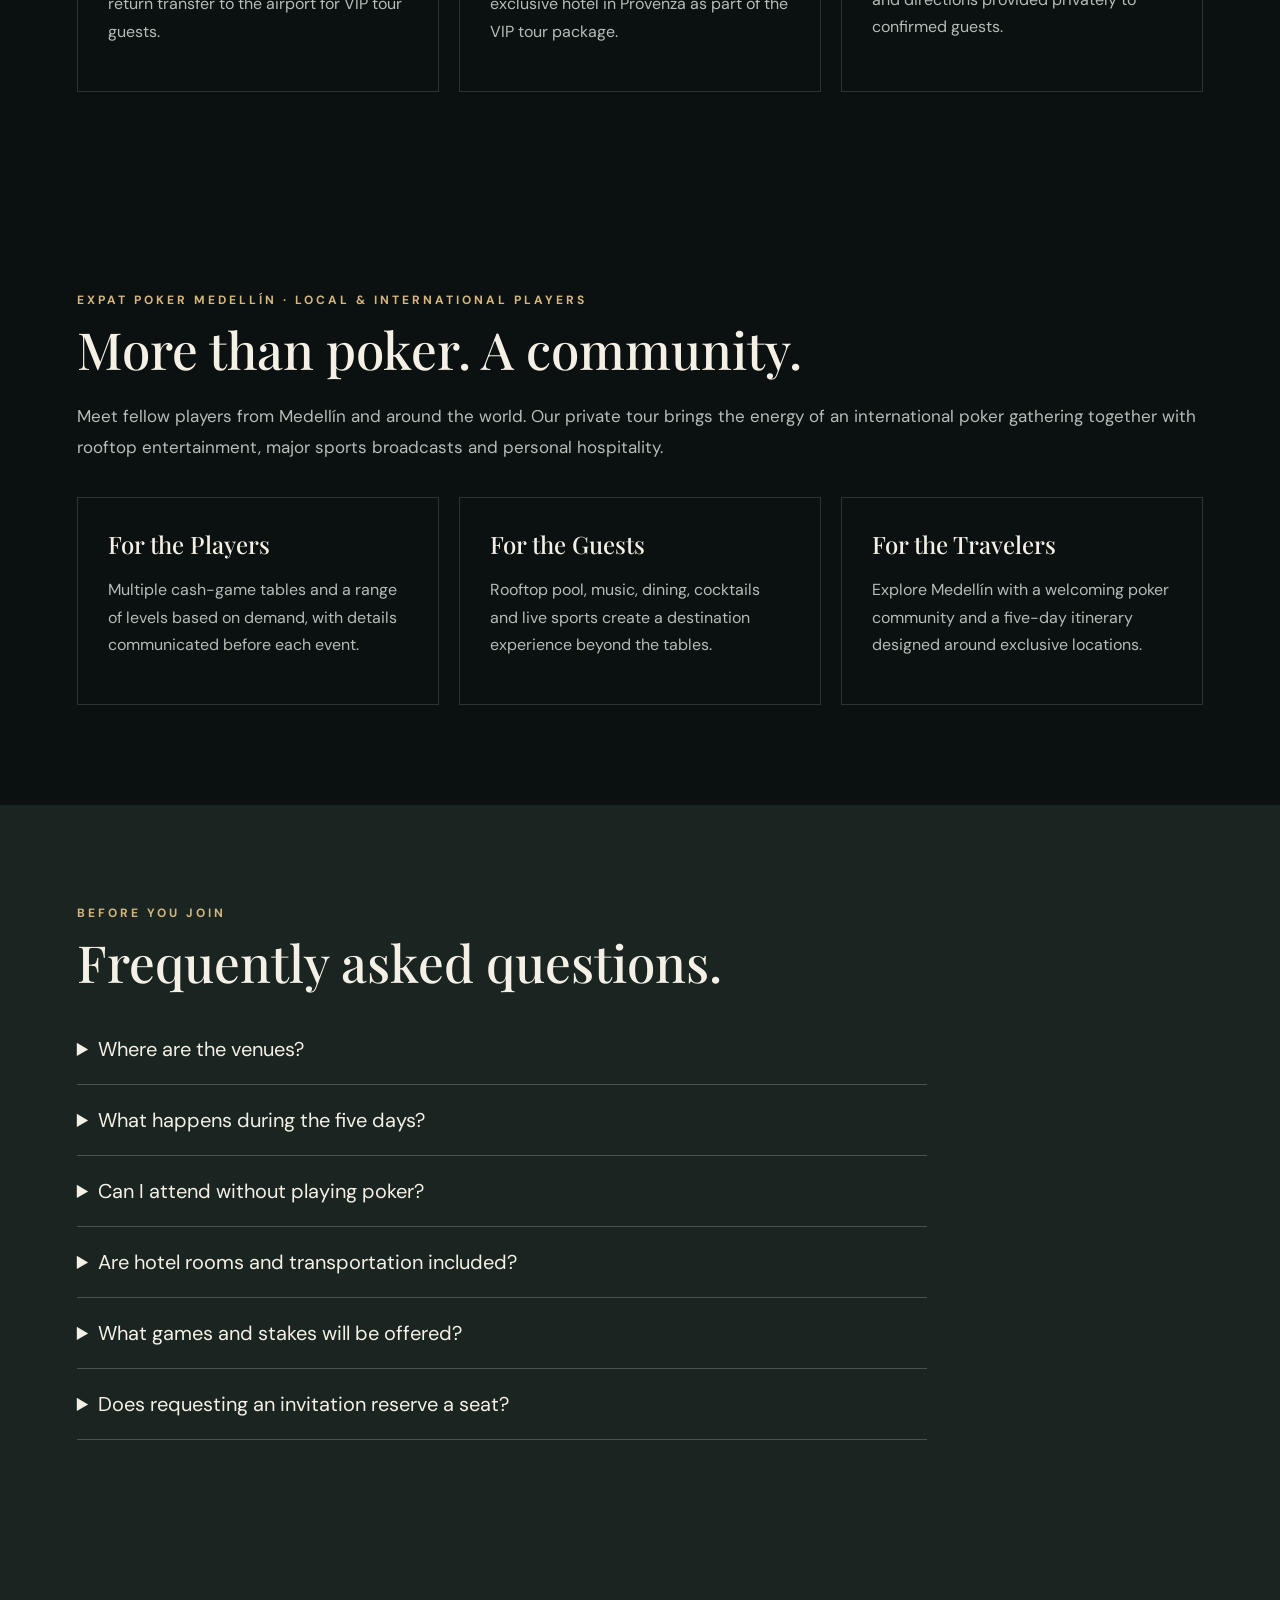
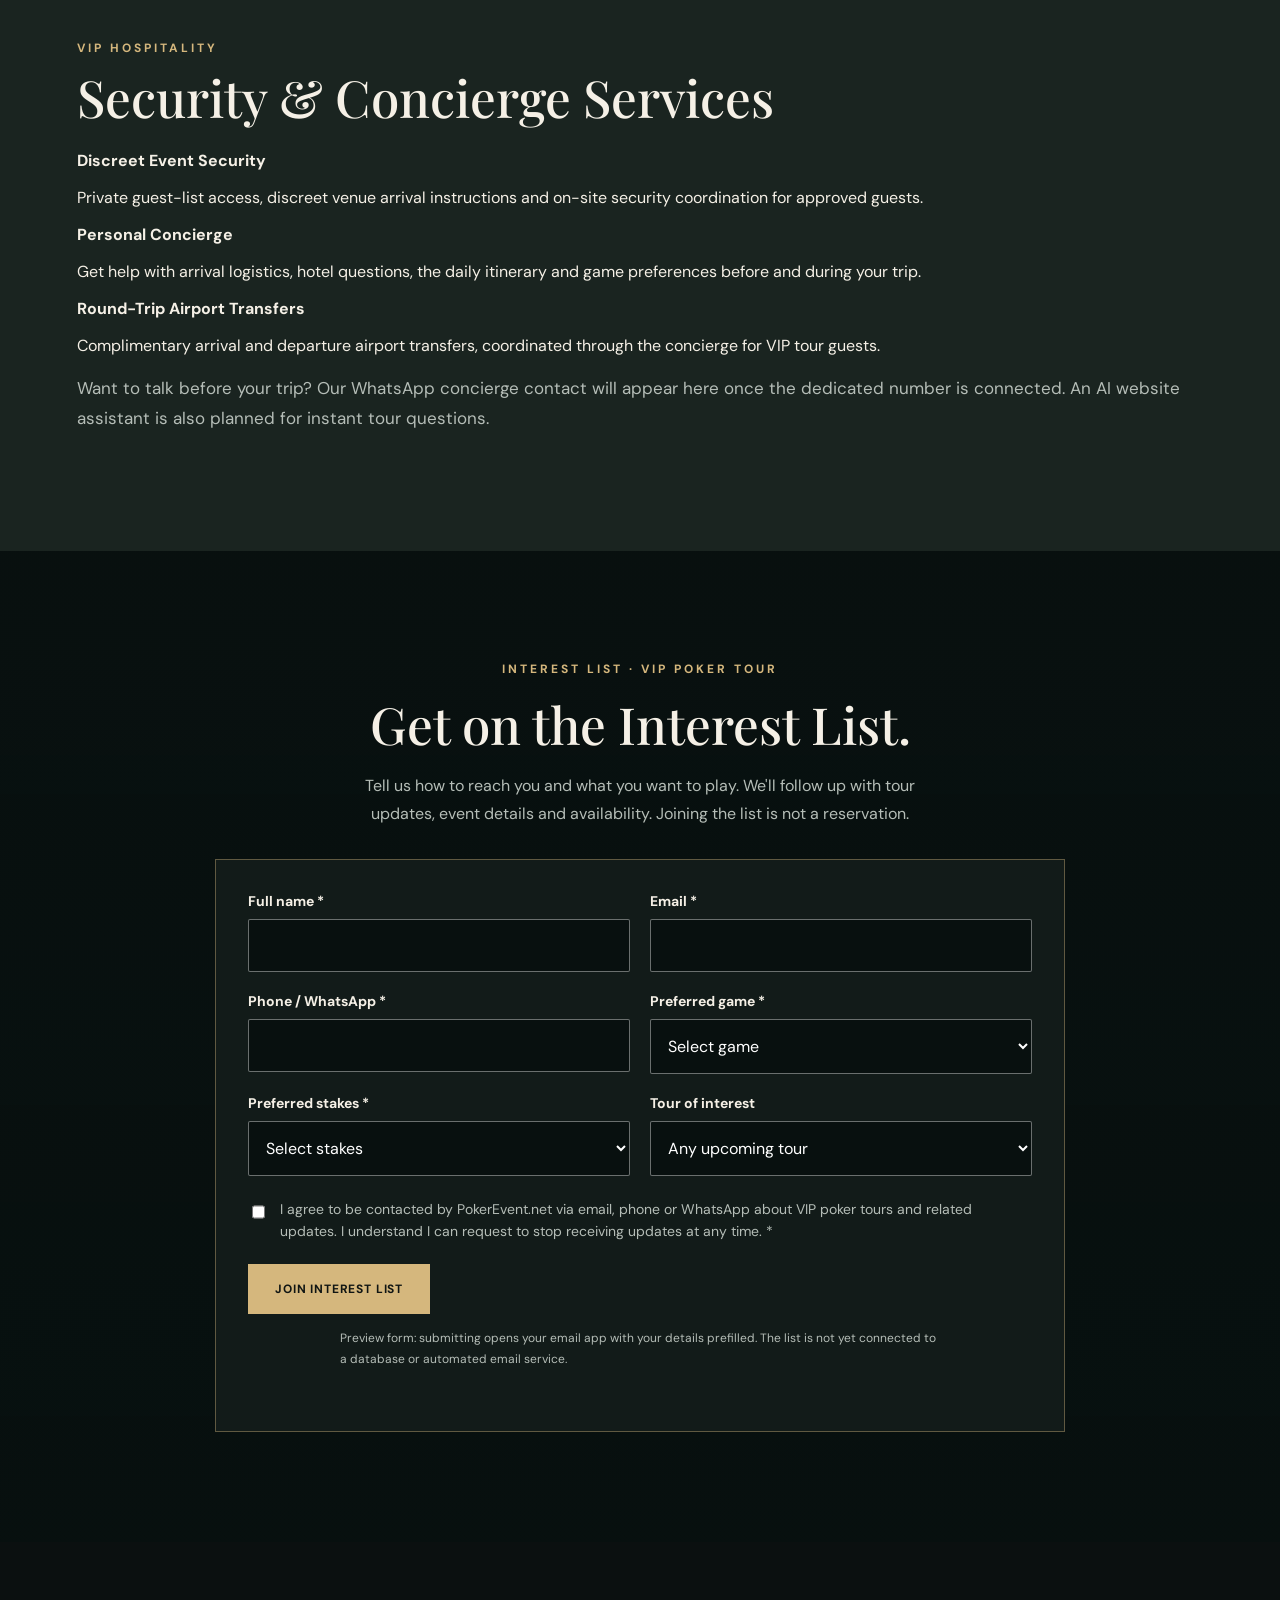
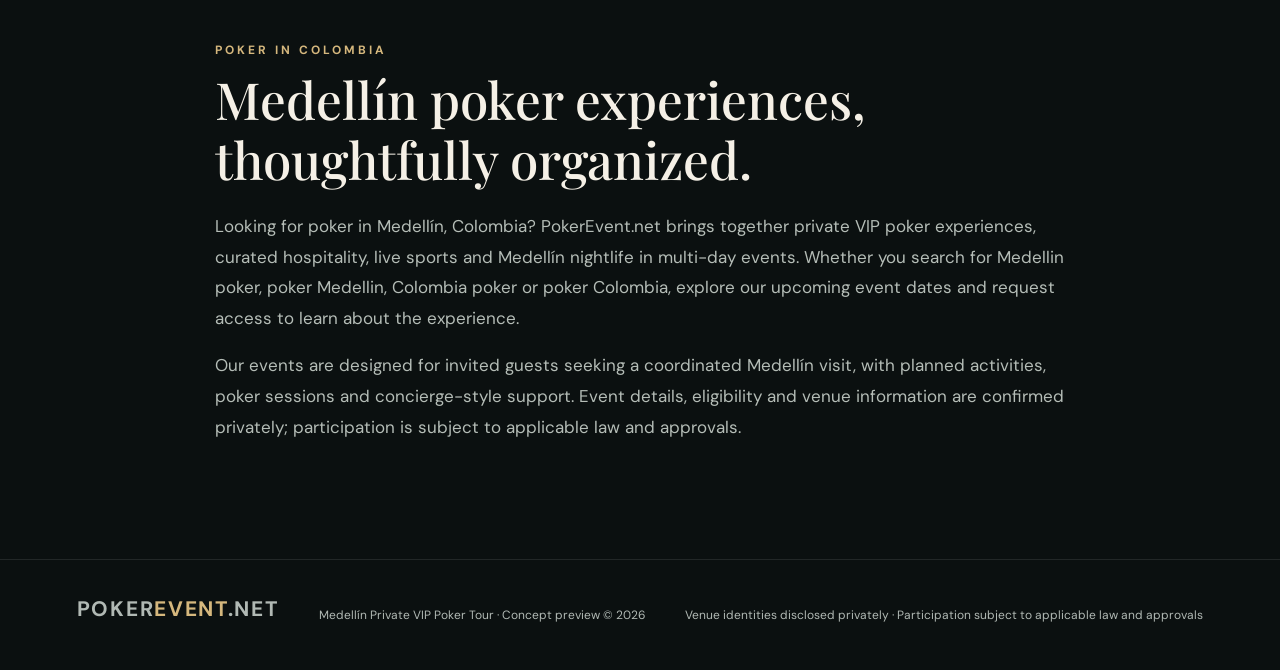
==== commit 0e564e33: "Make event date badges robust and refresh favicon cache" ====
--- a/index.html
+++ b/index.html
@@ -4,7 +4,7 @@
 :root{--bg:#0b1010;--panel:#131b1a;--gold:#d5b77d;--cream:#f5f0e6;--muted:#b5bdb7}*{box-sizing:border-box}html{scroll-behavior:smooth}body{margin:0;background:var(--bg);color:var(--cream);font-family:'DM Sans',Arial,sans-serif}a{color:inherit;text-decoration:none}button{font:inherit}header{position:absolute;top:0;left:0;right:0;z-index:3;display:flex;align-items:center;justify-content:space-between;padding:27px max(6vw,22px);gap:20px}.brand{font-size:21px;font-weight:700;letter-spacing:.08em}.brand span{color:var(--gold)}nav{display:flex;gap:28px;font-size:13px;letter-spacing:.12em;text-transform:uppercase}nav a:hover{color:var(--gold)}.btn{display:inline-flex;align-items:center;justify-content:center;padding:16px 26px;background:var(--gold);color:#101513;border:1px solid var(--gold);font-weight:700;letter-spacing:.07em;text-transform:uppercase;font-size:12px;cursor:pointer}.btn.outline{background:transparent;color:var(--cream);border-color:#ffffff80}.hero{min-height:90vh;position:relative;display:flex;align-items:center;background:linear-gradient(90deg,rgba(6,12,11,.94),rgba(6,12,11,.50) 60%,rgba(6,12,11,.20)),url('https://images.unsplash.com/photo-1514933651103-005eec06c04b?auto=format&fit=crop&w=2200&q=85') center/cover}.hero-content{position:relative;max-width:820px;padding:160px max(6vw,22px) 110px}.eyebrow{color:var(--gold);text-transform:uppercase;letter-spacing:.25em;font-size:12px;font-weight:700}h1,h2,h3{font-family:'Playfair Display',Georgia,serif;font-weight:500}h1{font-size:clamp(50px,6.5vw,100px);line-height:1.06;margin:20px 0}h2{font-size:clamp(35px,4vw,60px);line-height:1.16;margin:12px 0 22px}h3{font-size:28px;margin:8px 0 12px}.lead{font-size:clamp(17px,1.6vw,21px);color:#e3e7df;line-height:1.7;max-width:660px}.actions{display:flex;gap:12px;flex-wrap:wrap;margin-top:32px}.strip{display:grid;grid-template-columns:repeat(3,1fr);background:#1c2522;padding:26px 6vw;gap:20px;border-top:1px solid #ffffff18}.strip div{text-align:center;border-right:1px solid #ffffff26;font-size:13px;letter-spacing:.15em;text-transform:uppercase}.strip div:last-child{border:0}.strip b{display:block;font:500 34px 'Playfair Display',serif;color:var(--gold);letter-spacing:0}.section{padding:100px max(6vw,22px);max-width:1600px;margin:auto}.intro{display:grid;grid-template-columns:1fr 1fr;gap:65px;align-items:center}.intro p,.section-desc{color:var(--muted);font-size:17px;line-height:1.8}.intro img{width:100%;height:520px;object-fit:cover}.gallery{display:grid;grid-template-columns:1.2fr .8fr .8fr;grid-template-rows:245px 245px;gap:12px;margin-top:36px}.gallery figure{margin:0;position:relative;overflow:hidden;background:#1b2926}.gallery figure:first-child{grid-row:span 2}.gallery img{width:100%;height:100%;object-fit:cover;transition:transform .4s}.gallery figure:hover img{transform:scale(1.04)}.gallery figcaption{position:absolute;bottom:0;left:0;right:0;padding:36px 18px 15px;background:linear-gradient(transparent,#000b);font-weight:700}.days{display:grid;grid-template-columns:repeat(3,1fr);gap:20px;margin-top:36px}.day{background:var(--panel);border:1px solid #ffffff13;overflow:hidden}.day img{width:100%;height:260px;object-fit:cover}.day-body{padding:27px}.day p{color:var(--muted);line-height:1.7}.day small{color:var(--gold);font-size:12px;text-transform:uppercase;letter-spacing:.16em}.events{display:grid;grid-template-columns:repeat(2,1fr);gap:17px;margin-top:35px}.event{padding:32px;background:linear-gradient(130deg,#1c2925,#111817);border:1px solid #ffffff20;display:flex;gap:24px;align-items:center}.event .date{min-width:95px;border-right:1px solid #ffffff3a;padding-right:18px;color:var(--gold);font-size:14px;text-transform:uppercase;letter-spacing:.09em}.event .date strong{display:block;font-size:38px;line-height:1.1}.event h3{font-size:24px;margin:0 0 8px}.event p{color:var(--muted);margin:0;font-size:14px}.feature{background:#1a2420}.perks{display:grid;grid-template-columns:repeat(3,1fr);gap:20px;margin-top:35px}.perk{padding:30px;border:1px solid #ffffff24}.perk strong{display:block;font:500 24px 'Playfair Display',serif;margin-bottom:14px}.perk p{color:var(--muted);line-height:1.7}.cta{text-align:center;background:linear-gradient(#07100fbb,#07100fee),url('https://images.unsplash.com/photo-1511512578047-dfb367046420?auto=format&fit=crop&w=1800&q=80') center/cover;padding:110px 20px}.cta h2{max-width:760px;margin:18px auto}.cta p{color:var(--muted);max-width:600px;margin:0 auto 30px;line-height:1.7}footer{display:flex;justify-content:space-between;gap:20px;padding:35px 6vw;color:#b1b9b4;font-size:12px;border-top:1px solid #ffffff18}.note{font-size:12px;color:#99a49d;margin-top:18px;line-height:1.6}.mobile-menu{display:none}@media(max-width:900px){nav{display:none}.intro{grid-template-columns:1fr}.intro img{height:350px}.gallery{grid-template-columns:1fr 1fr;grid-template-rows:200px 200px 200px}.gallery figure:first-child{grid-row:span 2}.days,.perks{grid-template-columns:1fr}.events{grid-template-columns:1fr}}@media(max-width:580px){.hero{min-height:78vh}.hero-content{padding-top:135px}.strip{gap:8px;padding:20px 12px}.strip b{font-size:25px}.strip div{font-size:10px}.section{padding-top:65px;padding-bottom:65px}.gallery{grid-template-columns:1fr 1fr;grid-template-rows:190px 160px 160px}.gallery figure:first-child{grid-column:span 2;grid-row:auto}.event{padding:20px;gap:15px}.event h3{font-size:21px}.event .date{min-width:78px}.event .date strong{font-size:30px}footer{display:block}footer p{margin-bottom:12px}}
 
 .agenda-grid{display:grid;grid-template-columns:repeat(2,minmax(0,1fr));gap:20px;margin-top:35px}.agenda-card{background:var(--panel);border:1px solid #d5b77d45;padding:30px}.agenda-card:last-child{grid-column:1/-1}.agenda-card h3{margin:8px 0 18px}.agenda-card .day-label{color:var(--gold);font-weight:700;letter-spacing:.15em;text-transform:uppercase;font-size:13px}.schedule{list-style:none;padding:0;margin:0}.schedule li{padding:13px 0;border-top:1px solid #ffffff1c;color:#d5ddd6;line-height:1.6}.schedule time{color:var(--gold);font-weight:700;display:inline-block;min-width:84px}.schedule strong{color:var(--cream)}.agenda-meta{color:var(--muted);line-height:1.7}.interest-form{max-width:850px;margin:32px auto 0;text-align:left;background:#121b19;border:1px solid #d5b77d66;padding:32px}.form-grid{display:grid;grid-template-columns:1fr 1fr;gap:20px}.form-field{display:flex;flex-direction:column;gap:9px}.form-field label{font-size:14px;font-weight:700;color:var(--cream)}.form-field input,.form-field select{width:100%;padding:15px 13px;background:#08100f;color:#fff;border:1px solid #ffffff65;border-radius:2px;font:inherit;font-size:16px}.form-field input:focus,.form-field select:focus{outline:2px solid var(--gold)}.consent{display:flex;align-items:flex-start;gap:12px;margin:22px 0;color:var(--muted);line-height:1.6;font-size:14px}.consent input{margin-top:5px;accent-color:var(--gold);width:18px;height:18px}.form-status{margin-top:14px;color:var(--gold);line-height:1.5}@media(max-width:700px){.agenda-grid,.form-grid{grid-template-columns:1fr}.agenda-card:last-child{grid-column:auto}.agenda-card,.interest-form{padding:22px}}
-.photo-story{display:grid;grid-template-columns:repeat(3,minmax(0,1fr));gap:14px;margin:32px 0}.photo-story figure{margin:0;background:#111b18;position:relative;overflow:hidden;border:1px solid #d5b77d33}.photo-story img{display:block;width:100%;height:260px;object-fit:cover;transition:transform .3s}.photo-story figure:hover img{transform:scale(1.04)}.photo-story figcaption{position:absolute;left:0;right:0;bottom:0;padding:35px 16px 15px;background:linear-gradient(transparent,#07100fe8);font-weight:700;font-size:16px}.agenda-card .agenda-photo{display:block;width:calc(100% + 60px);margin:-30px -30px 25px;height:220px;object-fit:cover}.photo-story.two{grid-template-columns:repeat(2,1fr)}@media(max-width:700px){.photo-story,.photo-story.two{grid-template-columns:1fr 1fr}.photo-story img{height:180px}.agenda-card .agenda-photo{width:calc(100% + 44px);margin:-22px -22px 20px;height:180px}}@media(max-width:450px){.photo-story,.photo-story.two{grid-template-columns:1fr}.photo-story img{height:230px}}.hotel-gallery{display:grid;grid-template-columns:repeat(2,minmax(0,1fr));gap:16px;margin:32px 0}.hotel-gallery figure{margin:0;overflow:hidden;border:1px solid #d5b77d66;background:#121a19}.hotel-gallery img{display:block;width:100%;height:320px;object-fit:cover}.hotel-gallery figcaption{padding:13px 16px;color:var(--cream);font-size:15px;font-weight:600}@media(max-width:700px){.hotel-gallery{grid-template-columns:1fr}.hotel-gallery img{height:260px}}</style><script async src="https://www.googletagmanager.com/gtag/js?id=G-R4QEKV4Q7H"></script><script>window.dataLayer=window.dataLayer||[];function gtag(){dataLayer.push(arguments);}gtag('js',new Date());gtag('config','G-R4QEKV4Q7H');</script><meta name="robots" content="index,follow,max-image-preview:large"><meta property="og:type" content="website"><meta property="og:title" content="Medellín VIP Poker Tours & Private Poker Events | PokerEvent.net"><meta property="og:description" content="Discover exclusive five-day VIP poker tours in Medellín, Colombia, featuring private poker games, live sports, rooftop nightlife and curated hospitality."><meta name="twitter:card" content="summary_large_image"><meta name="twitter:title" content="Medellín VIP Poker Tours & Private Poker Events | PokerEvent.net"><meta name="twitter:description" content="Discover exclusive five-day VIP poker tours in Medellín, Colombia, featuring private poker games, live sports, rooftop nightlife and curated hospitality."><script type="application/ld+json">{"@context":"https://schema.org","@type":"WebSite","name":"PokerEvent.net","url":"https://pokerevent.net/","description":"Discover exclusive five-day VIP poker tours in Medellín, Colombia, featuring private poker games, live sports, rooftop nightlife and curated hospitality.","inLanguage":"en"}</script><style>.tour-menu{position:relative;z-index:10}.tour-menu summary{list-style:none;cursor:pointer;white-space:nowrap}.tour-menu summary::-webkit-details-marker{display:none}.tour-menu[open] summary,.tour-menu summary:hover{color:var(--gold)}.tour-menu-links{position:absolute;top:calc(100% + 16px);left:-15px;min-width:260px;background:#131b1a;border:1px solid #d5b77d88;box-shadow:0 12px 28px #0009;padding:9px 0;display:flex;flex-direction:column;gap:0}.tour-menu-links a{display:block;padding:13px 17px;font-size:13px;letter-spacing:.04em;text-transform:none;white-space:nowrap}.tour-menu-links a:hover{background:#26302b;color:var(--gold)}</style><style>header nav{gap:clamp(12px,1.7vw,28px)}header nav a{white-space:nowrap;font-size:clamp(11px,.85vw,14px)}@media(max-width:900px){header nav{display:flex;flex-wrap:wrap;justify-content:center;gap:10px 16px}header{flex-wrap:wrap;justify-content:center;padding:16px 20px}header .brand{margin-right:auto}header>.btn{margin-left:auto}}@media(max-width:580px){header nav{order:3;width:100%;gap:10px 15px}header nav a{font-size:11px}header .brand{font-size:18px}header>.btn{padding:12px;font-size:11px}.hero-content{padding-top:205px}}</style><link rel="icon" type="image/svg+xml" href="/favicon.svg"><style>header nav a{font-size:clamp(16px,1.2vw,19px)!important;font-weight:700;letter-spacing:.035em}header nav{gap:clamp(12px,1.5vw,24px)}@media(max-width:900px){header nav a{font-size:15px!important}}@media(max-width:580px){header nav a{font-size:14px!important}}</style><style>header .brand{display:flex;align-items:center;flex-shrink:0;line-height:1}header .brand img{filter:none}@media(max-width:650px){header .brand img{width:225px!important;max-height:100px!important}}</style><meta property="og:locale" content="en_US"><meta name="geo.region" content="CO-ANT"><meta name="geo.placename" content="Medellín, Colombia"><script type="application/ld+json">{"@context":"https://schema.org","@type":"Organization","name":"PokerEvent.net","url":"https://pokerevent.net/","description":"Private VIP poker events and curated poker tours in Medellín, Colombia.","areaServed":{"@type":"Place","name":"Medellín, Antioquia, Colombia"}}</script><style>.events .event{grid-template-columns:minmax(155px,190px) minmax(0,1fr);gap:26px;align-items:center}.events .event .date{min-width:0;width:100%;padding-right:18px;letter-spacing:.02em;white-space:normal}.events .event .date strong{font-size:clamp(25px,2.3vw,36px);line-height:1.15;white-space:nowrap}.events .event .date span{display:block;font-size:14px;font-weight:700;letter-spacing:.07em;margin-top:7px;white-space:nowrap}@media(max-width:650px){.events .event{grid-template-columns:1fr;gap:14px}.events .event .date{border-right:0;border-bottom:1px solid #ffffff3a;padding:0 0 12px}.events .event .date strong{font-size:30px}}</style></head><body>
+.photo-story{display:grid;grid-template-columns:repeat(3,minmax(0,1fr));gap:14px;margin:32px 0}.photo-story figure{margin:0;background:#111b18;position:relative;overflow:hidden;border:1px solid #d5b77d33}.photo-story img{display:block;width:100%;height:260px;object-fit:cover;transition:transform .3s}.photo-story figure:hover img{transform:scale(1.04)}.photo-story figcaption{position:absolute;left:0;right:0;bottom:0;padding:35px 16px 15px;background:linear-gradient(transparent,#07100fe8);font-weight:700;font-size:16px}.agenda-card .agenda-photo{display:block;width:calc(100% + 60px);margin:-30px -30px 25px;height:220px;object-fit:cover}.photo-story.two{grid-template-columns:repeat(2,1fr)}@media(max-width:700px){.photo-story,.photo-story.two{grid-template-columns:1fr 1fr}.photo-story img{height:180px}.agenda-card .agenda-photo{width:calc(100% + 44px);margin:-22px -22px 20px;height:180px}}@media(max-width:450px){.photo-story,.photo-story.two{grid-template-columns:1fr}.photo-story img{height:230px}}.hotel-gallery{display:grid;grid-template-columns:repeat(2,minmax(0,1fr));gap:16px;margin:32px 0}.hotel-gallery figure{margin:0;overflow:hidden;border:1px solid #d5b77d66;background:#121a19}.hotel-gallery img{display:block;width:100%;height:320px;object-fit:cover}.hotel-gallery figcaption{padding:13px 16px;color:var(--cream);font-size:15px;font-weight:600}@media(max-width:700px){.hotel-gallery{grid-template-columns:1fr}.hotel-gallery img{height:260px}}</style><script async src="https://www.googletagmanager.com/gtag/js?id=G-R4QEKV4Q7H"></script><script>window.dataLayer=window.dataLayer||[];function gtag(){dataLayer.push(arguments);}gtag('js',new Date());gtag('config','G-R4QEKV4Q7H');</script><meta name="robots" content="index,follow,max-image-preview:large"><meta property="og:type" content="website"><meta property="og:title" content="Medellín VIP Poker Tours & Private Poker Events | PokerEvent.net"><meta property="og:description" content="Discover exclusive five-day VIP poker tours in Medellín, Colombia, featuring private poker games, live sports, rooftop nightlife and curated hospitality."><meta name="twitter:card" content="summary_large_image"><meta name="twitter:title" content="Medellín VIP Poker Tours & Private Poker Events | PokerEvent.net"><meta name="twitter:description" content="Discover exclusive five-day VIP poker tours in Medellín, Colombia, featuring private poker games, live sports, rooftop nightlife and curated hospitality."><script type="application/ld+json">{"@context":"https://schema.org","@type":"WebSite","name":"PokerEvent.net","url":"https://pokerevent.net/","description":"Discover exclusive five-day VIP poker tours in Medellín, Colombia, featuring private poker games, live sports, rooftop nightlife and curated hospitality.","inLanguage":"en"}</script><style>.tour-menu{position:relative;z-index:10}.tour-menu summary{list-style:none;cursor:pointer;white-space:nowrap}.tour-menu summary::-webkit-details-marker{display:none}.tour-menu[open] summary,.tour-menu summary:hover{color:var(--gold)}.tour-menu-links{position:absolute;top:calc(100% + 16px);left:-15px;min-width:260px;background:#131b1a;border:1px solid #d5b77d88;box-shadow:0 12px 28px #0009;padding:9px 0;display:flex;flex-direction:column;gap:0}.tour-menu-links a{display:block;padding:13px 17px;font-size:13px;letter-spacing:.04em;text-transform:none;white-space:nowrap}.tour-menu-links a:hover{background:#26302b;color:var(--gold)}</style><style>header nav{gap:clamp(12px,1.7vw,28px)}header nav a{white-space:nowrap;font-size:clamp(11px,.85vw,14px)}@media(max-width:900px){header nav{display:flex;flex-wrap:wrap;justify-content:center;gap:10px 16px}header{flex-wrap:wrap;justify-content:center;padding:16px 20px}header .brand{margin-right:auto}header>.btn{margin-left:auto}}@media(max-width:580px){header nav{order:3;width:100%;gap:10px 15px}header nav a{font-size:11px}header .brand{font-size:18px}header>.btn{padding:12px;font-size:11px}.hero-content{padding-top:205px}}</style><link rel="icon" type="image/svg+xml" href="/favicon.svg?v=2"><style>header nav a{font-size:clamp(16px,1.2vw,19px)!important;font-weight:700;letter-spacing:.035em}header nav{gap:clamp(12px,1.5vw,24px)}@media(max-width:900px){header nav a{font-size:15px!important}}@media(max-width:580px){header nav a{font-size:14px!important}}</style><style>header .brand{display:flex;align-items:center;flex-shrink:0;line-height:1}header .brand img{filter:none}@media(max-width:650px){header .brand img{width:225px!important;max-height:100px!important}}</style><meta property="og:locale" content="en_US"><meta name="geo.region" content="CO-ANT"><meta name="geo.placename" content="Medellín, Colombia"><script type="application/ld+json">{"@context":"https://schema.org","@type":"Organization","name":"PokerEvent.net","url":"https://pokerevent.net/","description":"Private VIP poker events and curated poker tours in Medellín, Colombia.","areaServed":{"@type":"Place","name":"Medellín, Antioquia, Colombia"}}</script><style>.events .event{display:grid;grid-template-columns:165px minmax(0,1fr);gap:22px;align-items:center}.events .event .date{box-sizing:border-box;min-width:0;width:165px;padding-right:15px;border-right:1px solid #ffffff3a;color:var(--gold);letter-spacing:0;white-space:normal;overflow:hidden}.events .event .date strong{display:block;font-size:30px;line-height:1.2;white-space:nowrap;letter-spacing:0}.events .event .date span{display:block;font-size:13px;font-weight:700;letter-spacing:.03em;margin-top:7px;white-space:nowrap}.events .event>div:last-child{min-width:0}@media(max-width:650px){.events .event{grid-template-columns:1fr;gap:14px}.events .event .date{width:100%;border-right:0;border-bottom:1px solid #ffffff3a;padding:0 0 12px}}</style></head><body>
 <header><a class="brand" href="/" aria-label="PokerEvent.NET home"><img src="/pokereventlogo.png" alt="POKEREVENT.NET" width="418" height="157" style="display:block;width:clamp(230px,26vw,418px);height:auto;max-height:160px;object-fit:contain;object-position:left center"></a><nav><a href="/ufc-championship/">UFC 334</a><a href="/ufc-fight-night/">UFC 335</a><a href="/nfl-championship/">NFL Championships</a><a href="/super-bowl/">Super Bowl LXI</a></nav><a class="btn" href="#contact">Request Access</a></header>
 <main><section class="hero"><div class="hero-content"><div class="eyebrow">Medellín · Colombia · Invitation-Style Experiences</div><h1>Private. VIP.<br>Poker. Medellín.</h1><p class="lead">Five unforgettable days. Three extraordinary private venues. Legal poker, rooftop luxury, championship sports, and a side of Medellín most visitors never get to see.</p><div class="actions"><a class="btn" href="#events">Explore Upcoming Tours</a><a class="btn outline" href="#experience">Discover the Experience</a></div></div></section>
 <div class="strip"><div><b>5</b>Days of Poker</div><div><b>3</b>Private Venues</div><div><b>4</b>Upcoming Tours</div></div>
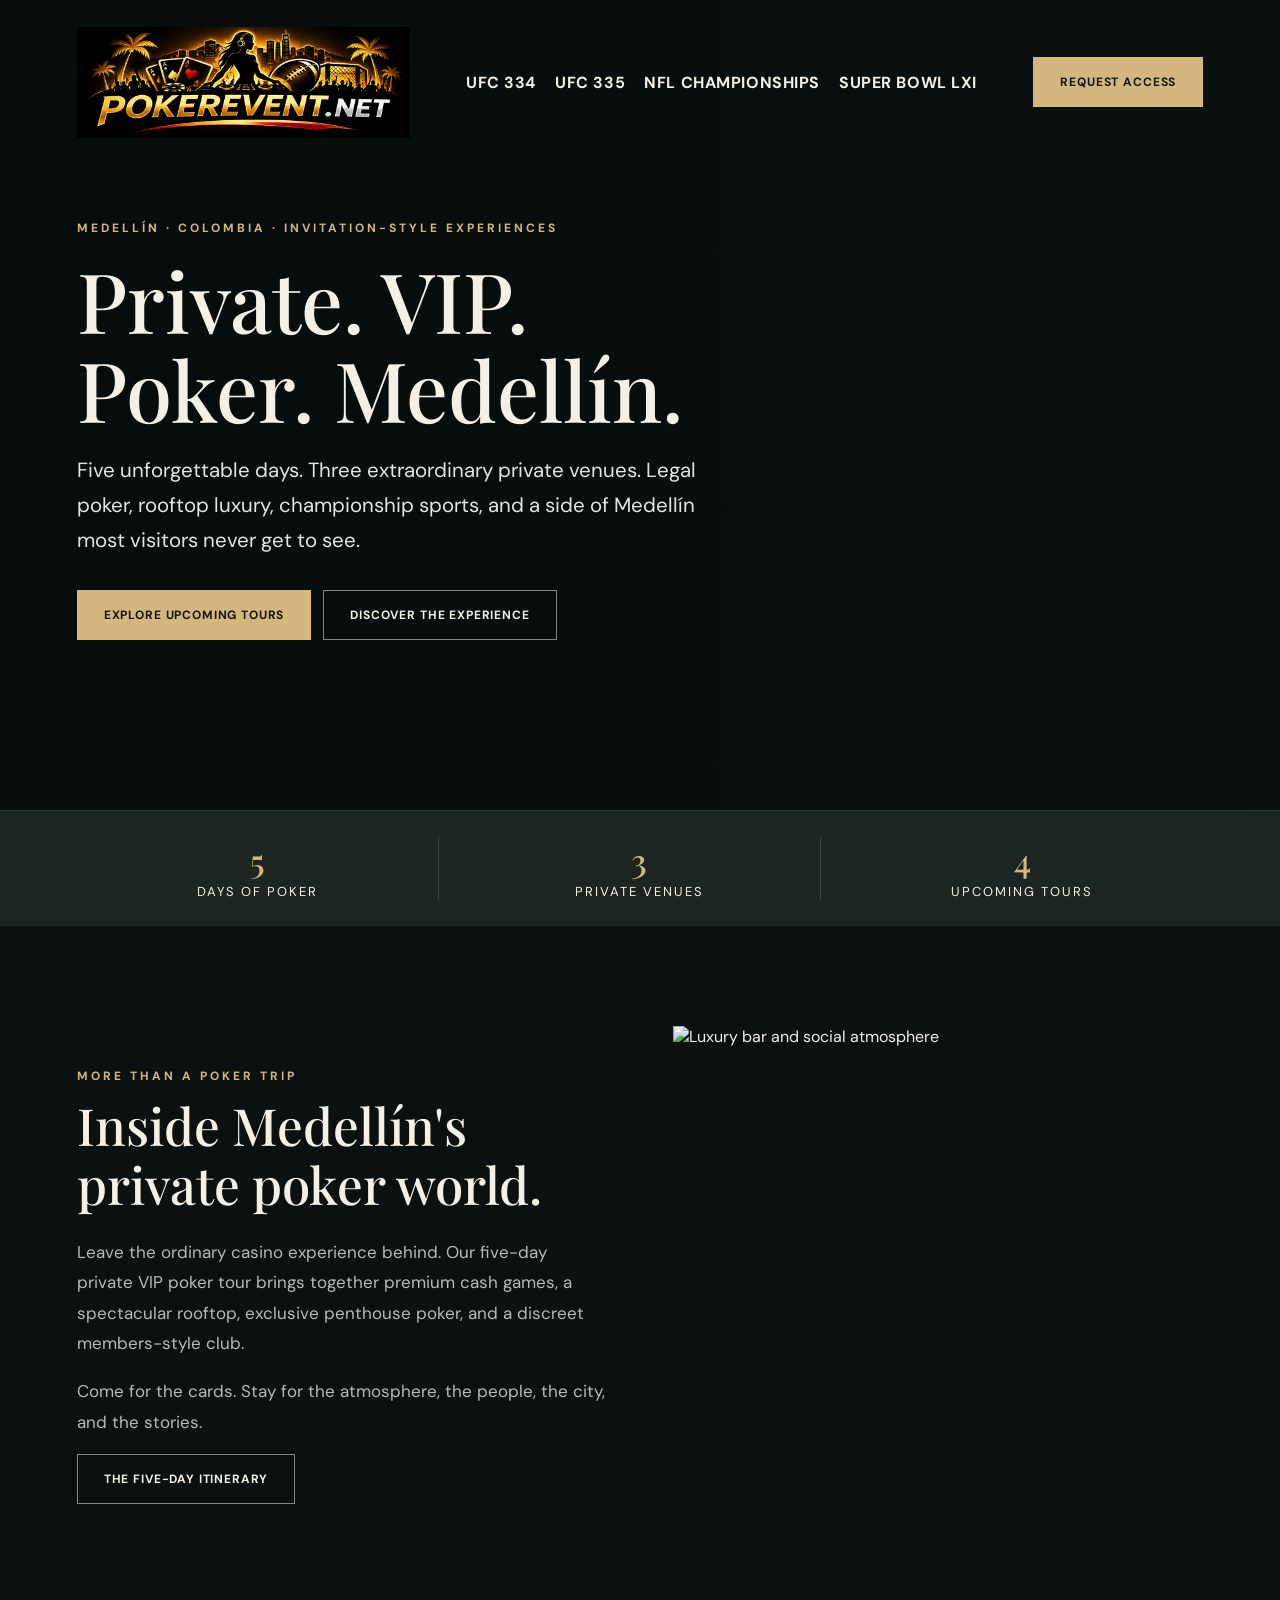
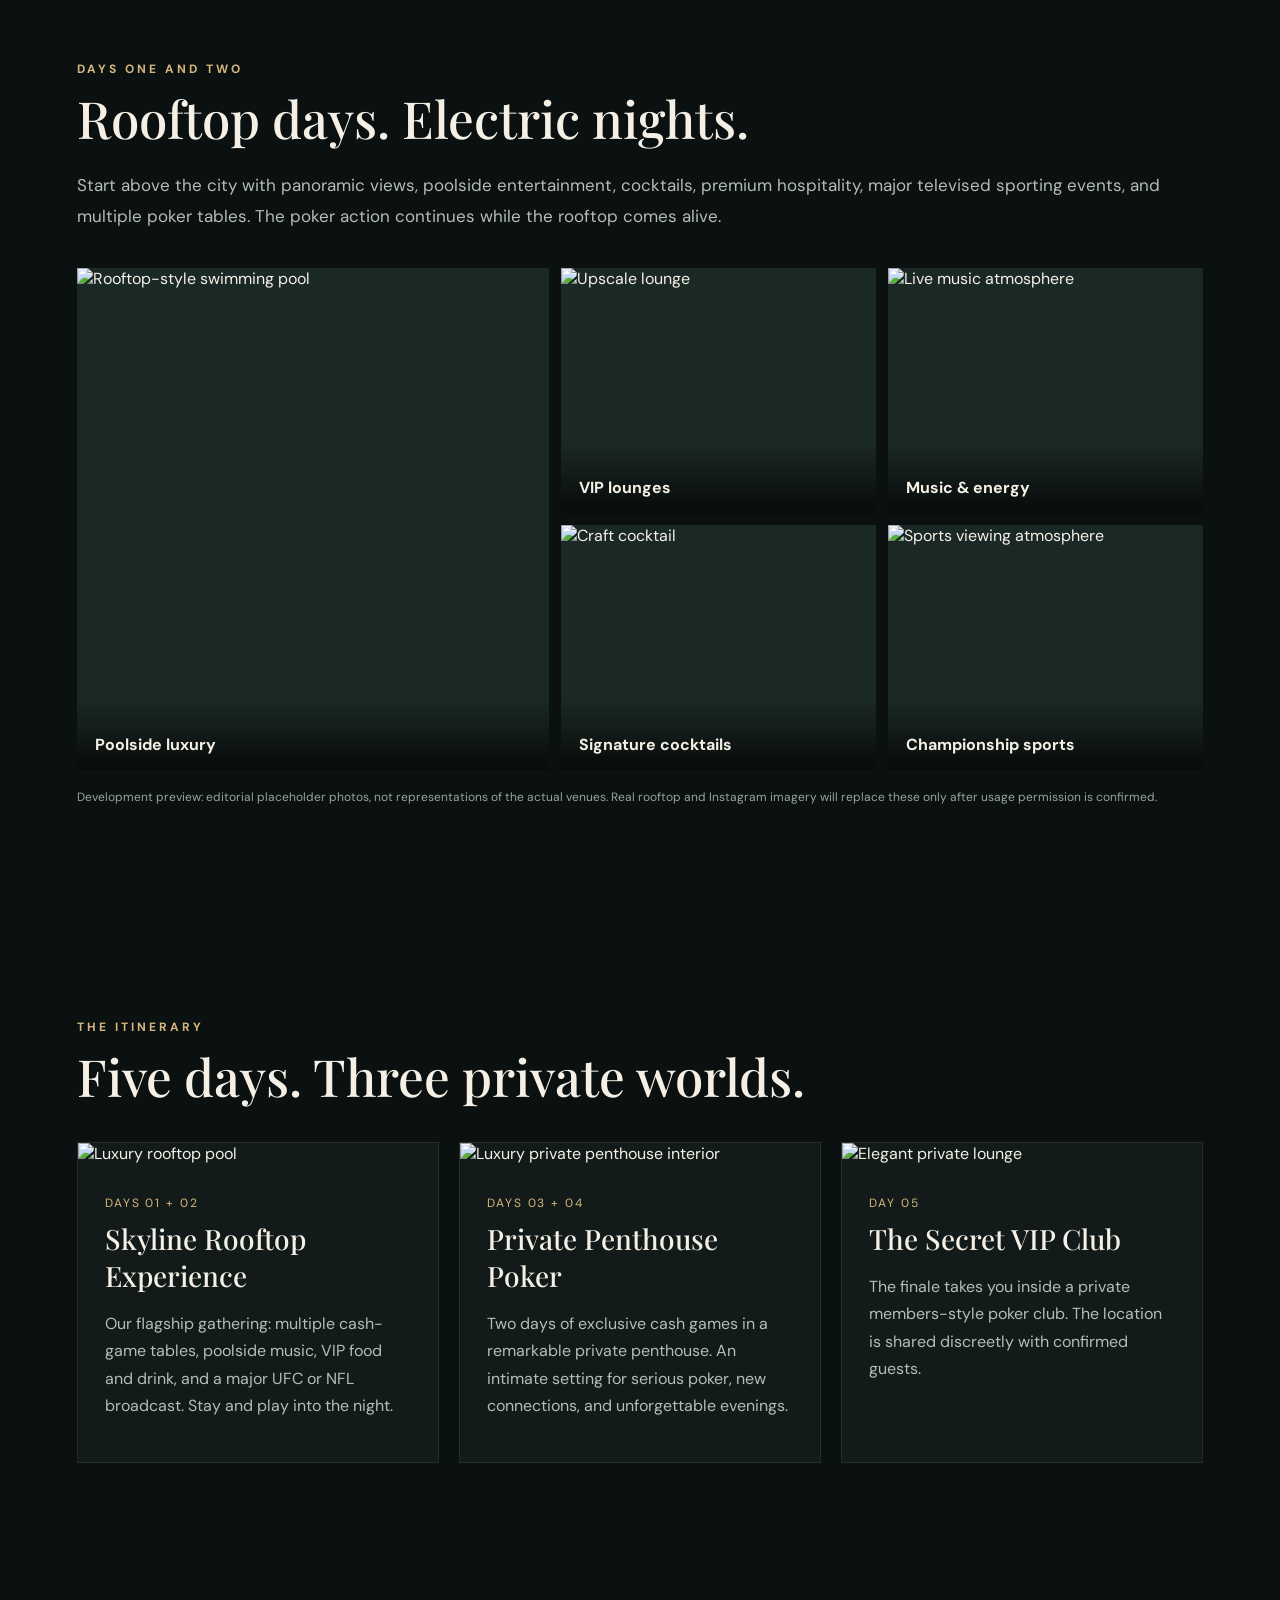
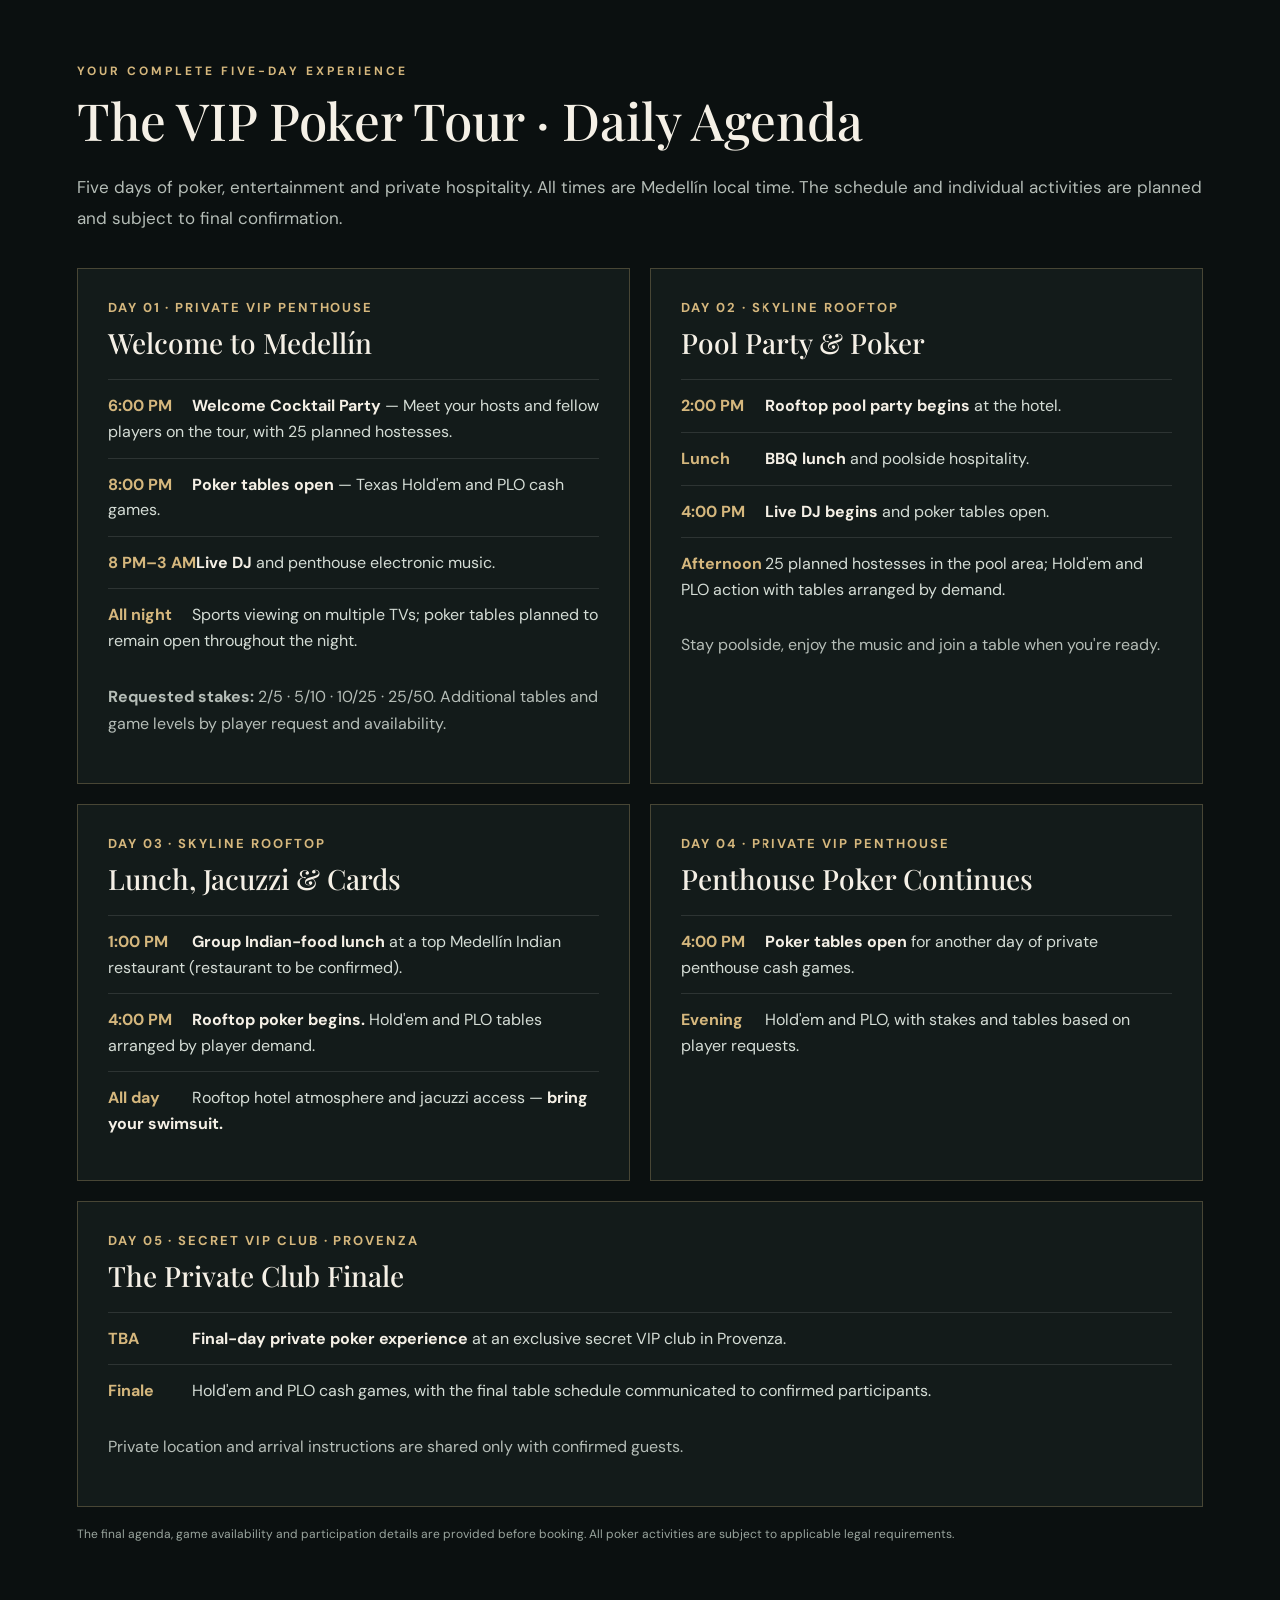
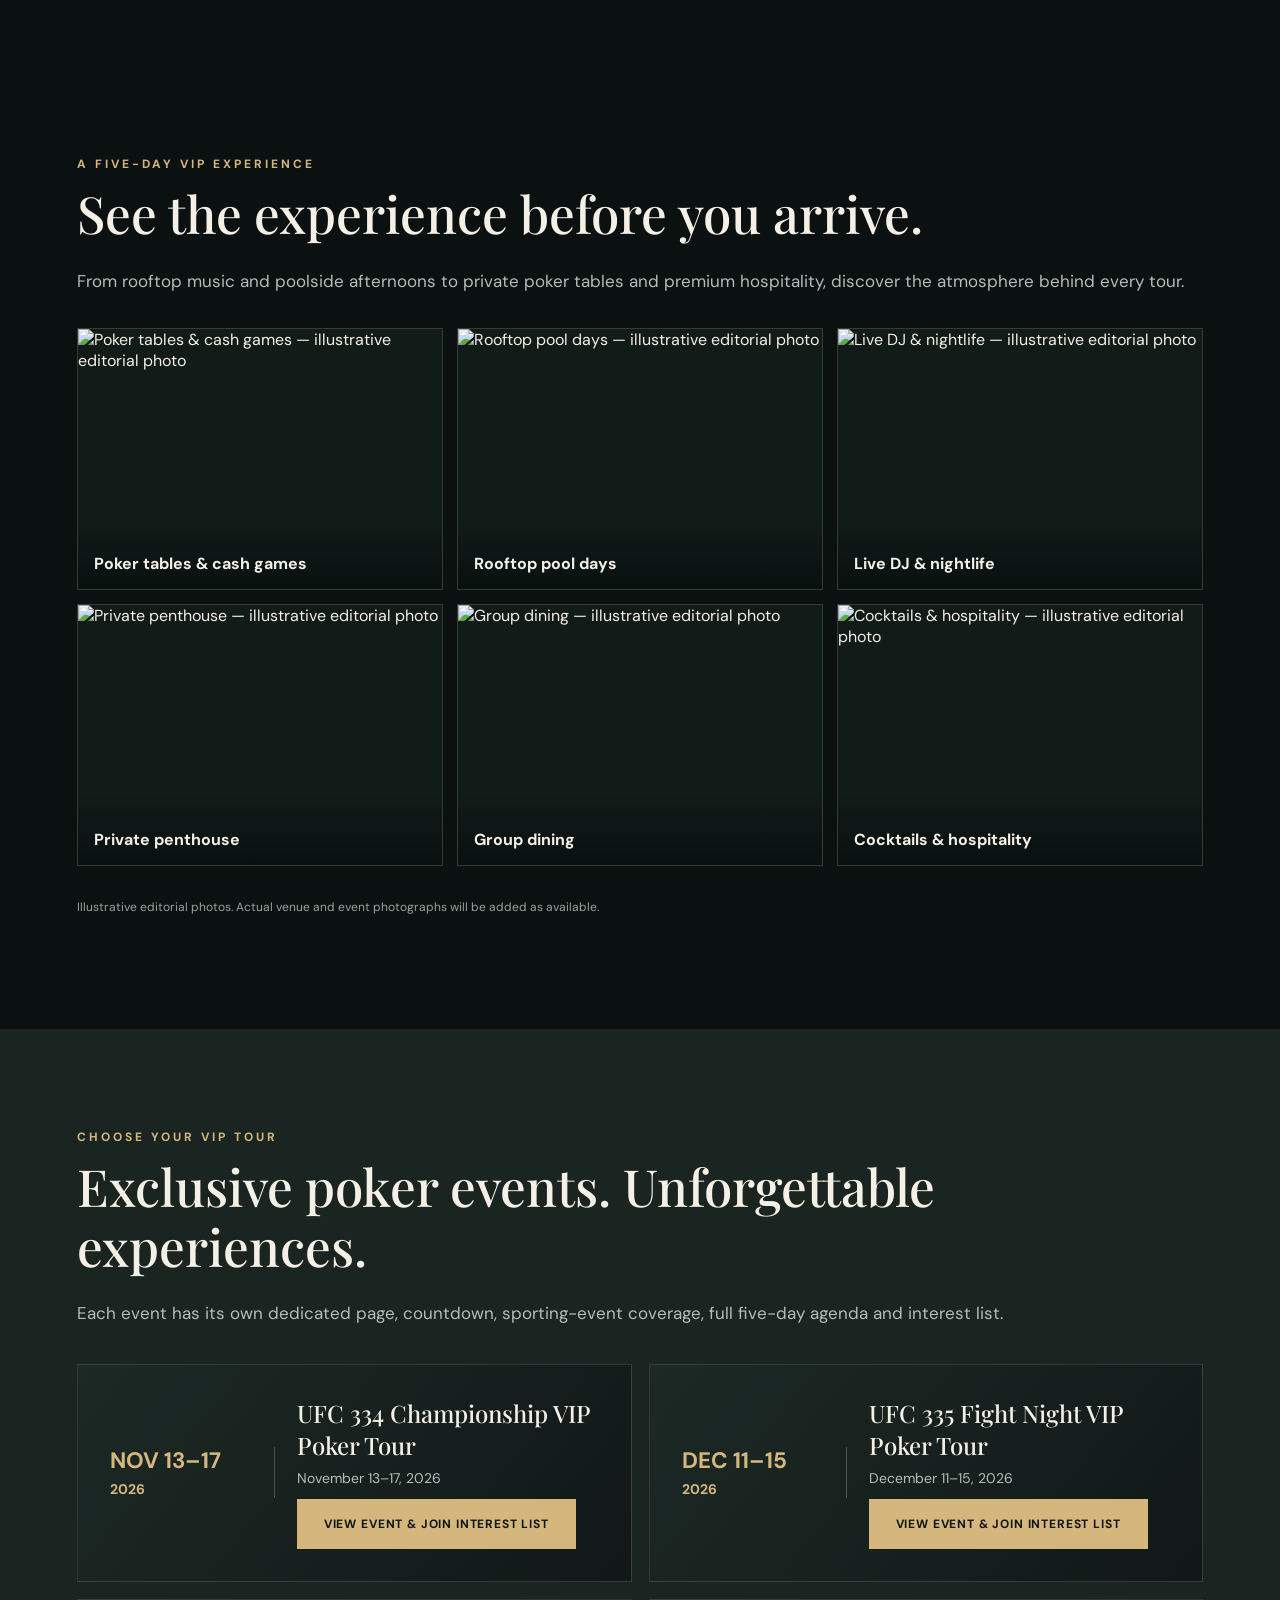
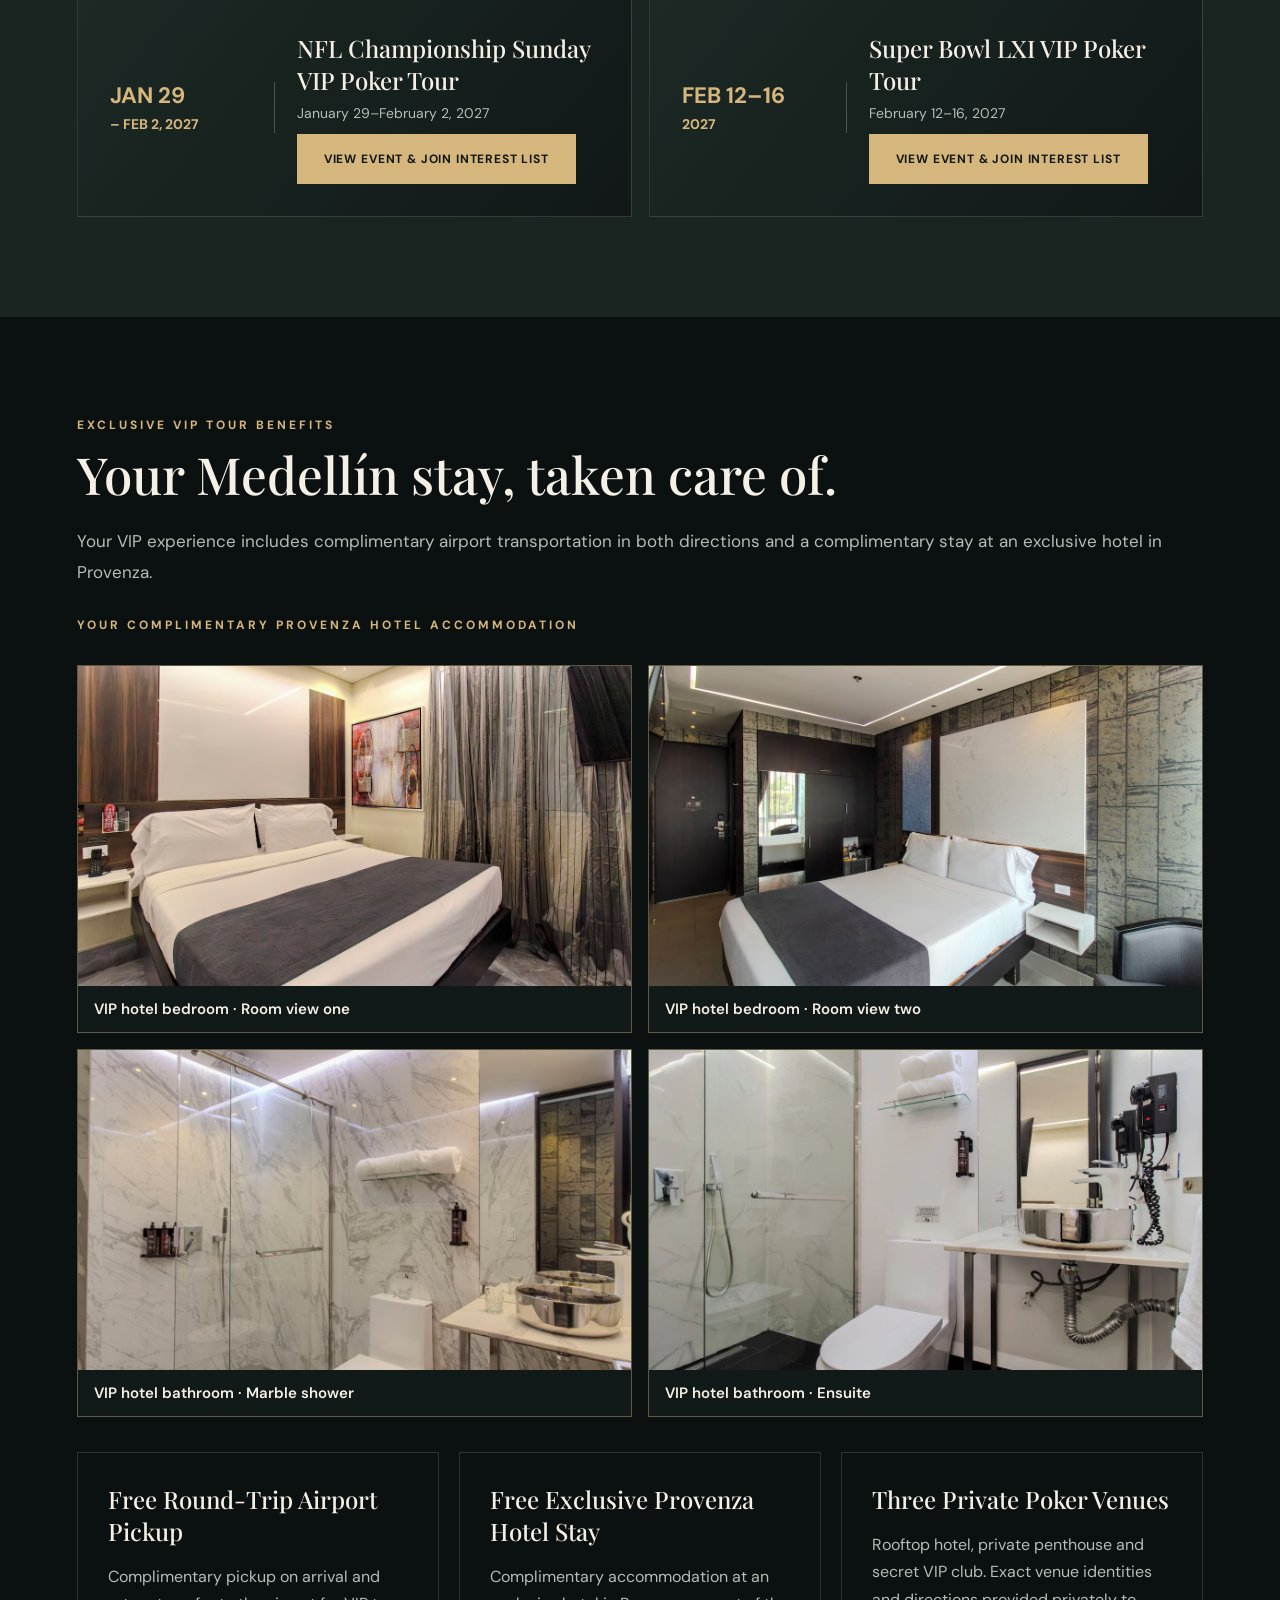
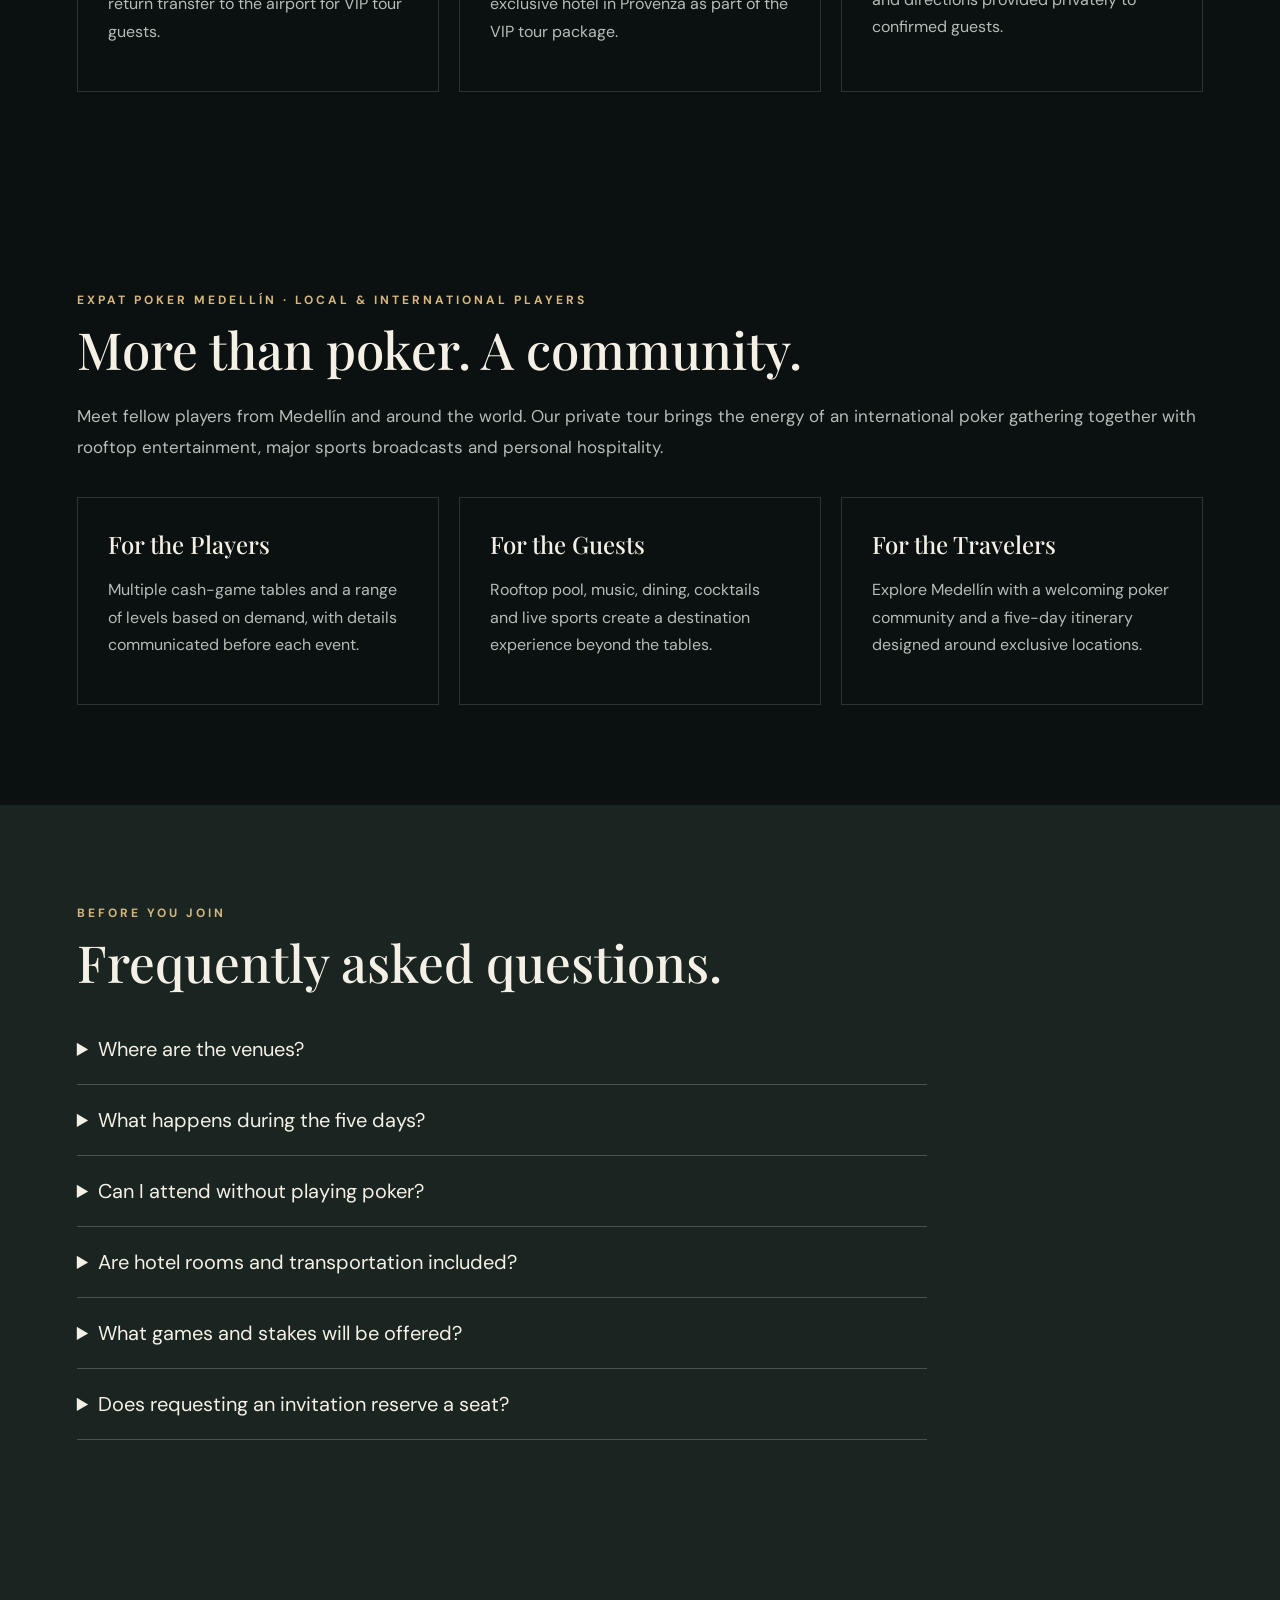
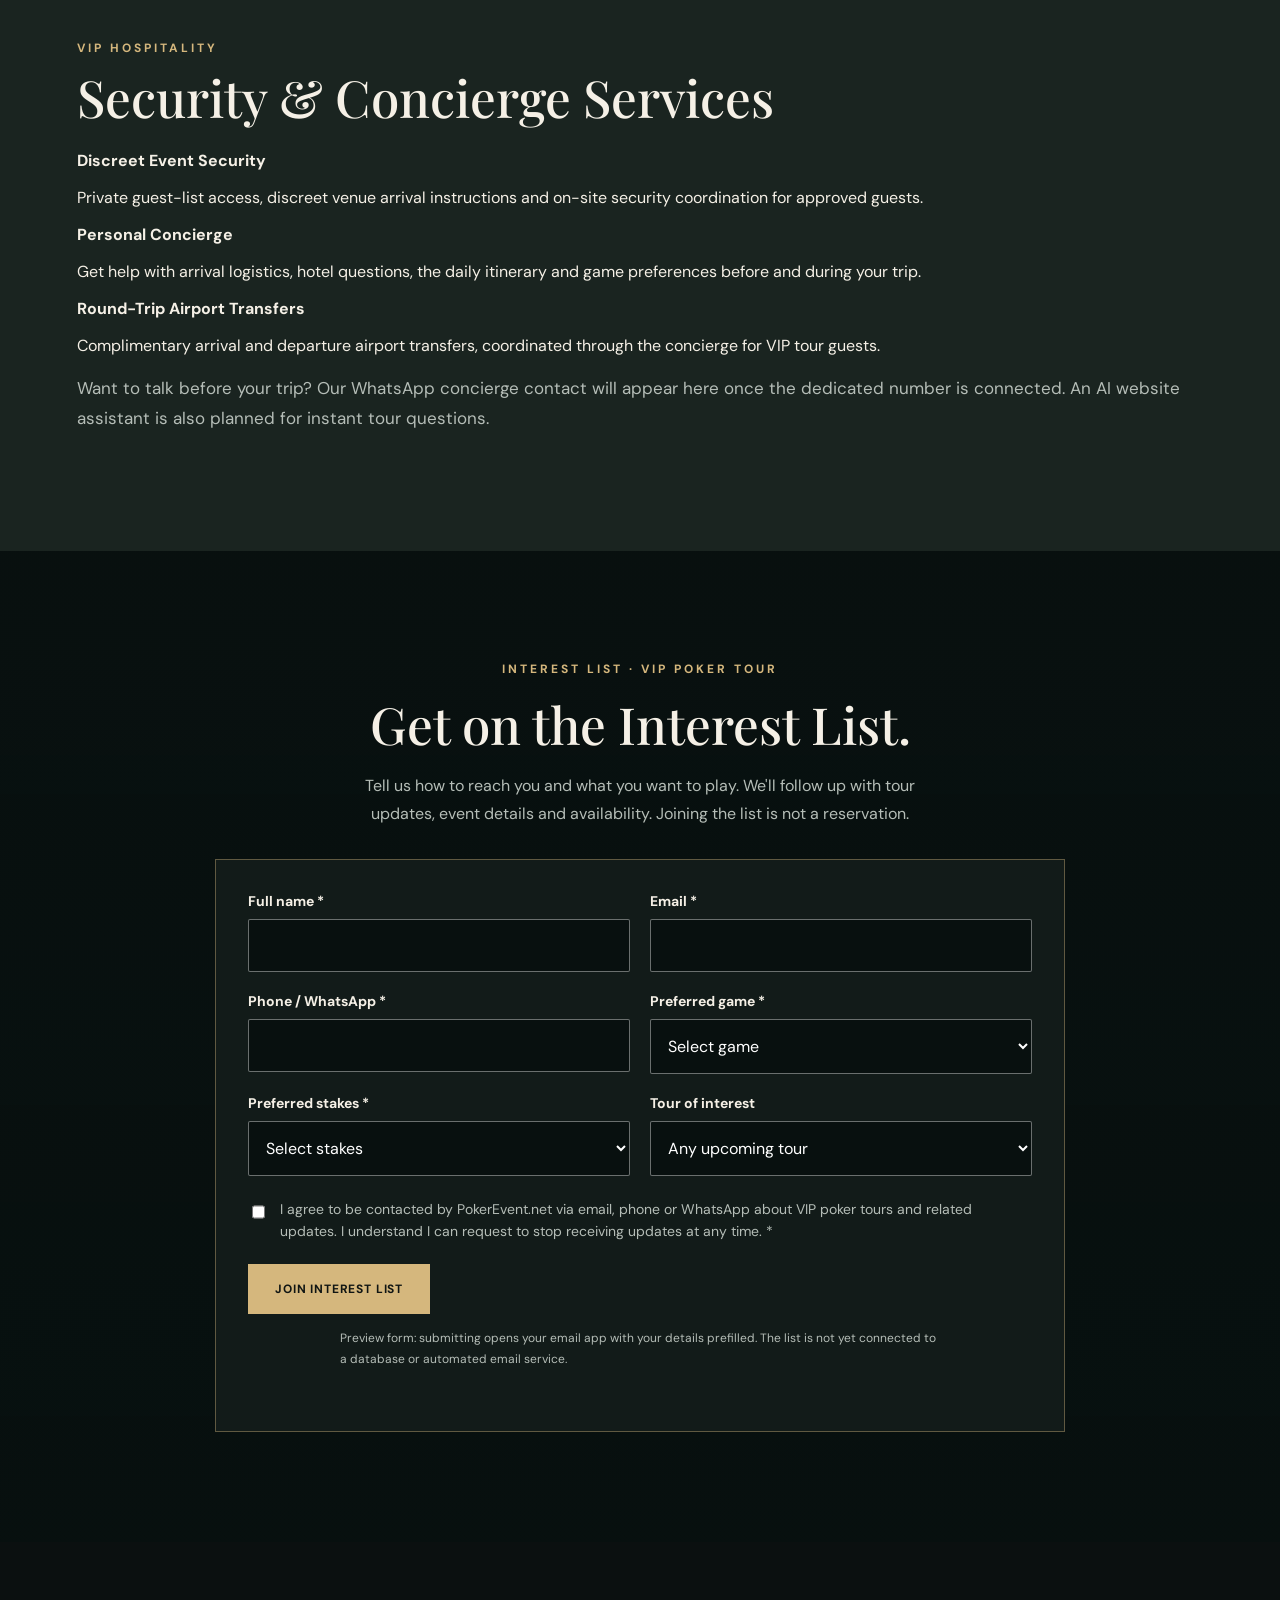
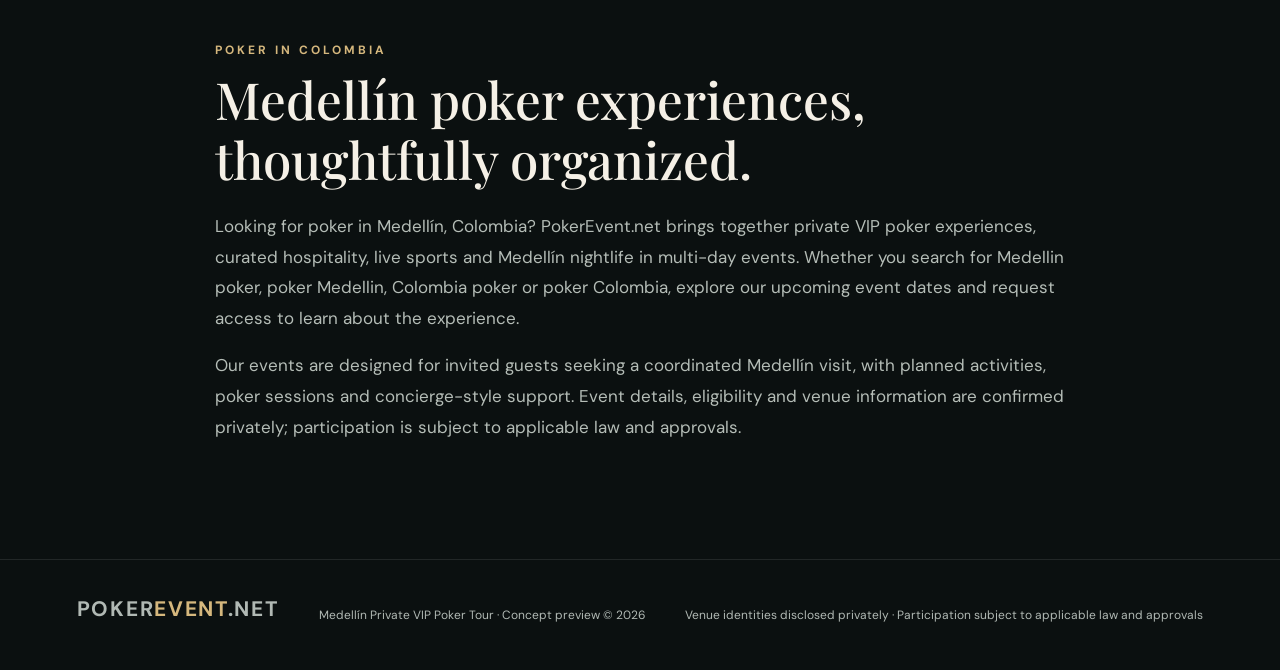
==== commit c4e59f79: "Use abbreviated months and compact date typography in event cards" ====
--- a/index.html
+++ b/index.html
@@ -4,7 +4,7 @@
 :root{--bg:#0b1010;--panel:#131b1a;--gold:#d5b77d;--cream:#f5f0e6;--muted:#b5bdb7}*{box-sizing:border-box}html{scroll-behavior:smooth}body{margin:0;background:var(--bg);color:var(--cream);font-family:'DM Sans',Arial,sans-serif}a{color:inherit;text-decoration:none}button{font:inherit}header{position:absolute;top:0;left:0;right:0;z-index:3;display:flex;align-items:center;justify-content:space-between;padding:27px max(6vw,22px);gap:20px}.brand{font-size:21px;font-weight:700;letter-spacing:.08em}.brand span{color:var(--gold)}nav{display:flex;gap:28px;font-size:13px;letter-spacing:.12em;text-transform:uppercase}nav a:hover{color:var(--gold)}.btn{display:inline-flex;align-items:center;justify-content:center;padding:16px 26px;background:var(--gold);color:#101513;border:1px solid var(--gold);font-weight:700;letter-spacing:.07em;text-transform:uppercase;font-size:12px;cursor:pointer}.btn.outline{background:transparent;color:var(--cream);border-color:#ffffff80}.hero{min-height:90vh;position:relative;display:flex;align-items:center;background:linear-gradient(90deg,rgba(6,12,11,.94),rgba(6,12,11,.50) 60%,rgba(6,12,11,.20)),url('https://images.unsplash.com/photo-1514933651103-005eec06c04b?auto=format&fit=crop&w=2200&q=85') center/cover}.hero-content{position:relative;max-width:820px;padding:160px max(6vw,22px) 110px}.eyebrow{color:var(--gold);text-transform:uppercase;letter-spacing:.25em;font-size:12px;font-weight:700}h1,h2,h3{font-family:'Playfair Display',Georgia,serif;font-weight:500}h1{font-size:clamp(50px,6.5vw,100px);line-height:1.06;margin:20px 0}h2{font-size:clamp(35px,4vw,60px);line-height:1.16;margin:12px 0 22px}h3{font-size:28px;margin:8px 0 12px}.lead{font-size:clamp(17px,1.6vw,21px);color:#e3e7df;line-height:1.7;max-width:660px}.actions{display:flex;gap:12px;flex-wrap:wrap;margin-top:32px}.strip{display:grid;grid-template-columns:repeat(3,1fr);background:#1c2522;padding:26px 6vw;gap:20px;border-top:1px solid #ffffff18}.strip div{text-align:center;border-right:1px solid #ffffff26;font-size:13px;letter-spacing:.15em;text-transform:uppercase}.strip div:last-child{border:0}.strip b{display:block;font:500 34px 'Playfair Display',serif;color:var(--gold);letter-spacing:0}.section{padding:100px max(6vw,22px);max-width:1600px;margin:auto}.intro{display:grid;grid-template-columns:1fr 1fr;gap:65px;align-items:center}.intro p,.section-desc{color:var(--muted);font-size:17px;line-height:1.8}.intro img{width:100%;height:520px;object-fit:cover}.gallery{display:grid;grid-template-columns:1.2fr .8fr .8fr;grid-template-rows:245px 245px;gap:12px;margin-top:36px}.gallery figure{margin:0;position:relative;overflow:hidden;background:#1b2926}.gallery figure:first-child{grid-row:span 2}.gallery img{width:100%;height:100%;object-fit:cover;transition:transform .4s}.gallery figure:hover img{transform:scale(1.04)}.gallery figcaption{position:absolute;bottom:0;left:0;right:0;padding:36px 18px 15px;background:linear-gradient(transparent,#000b);font-weight:700}.days{display:grid;grid-template-columns:repeat(3,1fr);gap:20px;margin-top:36px}.day{background:var(--panel);border:1px solid #ffffff13;overflow:hidden}.day img{width:100%;height:260px;object-fit:cover}.day-body{padding:27px}.day p{color:var(--muted);line-height:1.7}.day small{color:var(--gold);font-size:12px;text-transform:uppercase;letter-spacing:.16em}.events{display:grid;grid-template-columns:repeat(2,1fr);gap:17px;margin-top:35px}.event{padding:32px;background:linear-gradient(130deg,#1c2925,#111817);border:1px solid #ffffff20;display:flex;gap:24px;align-items:center}.event .date{min-width:95px;border-right:1px solid #ffffff3a;padding-right:18px;color:var(--gold);font-size:14px;text-transform:uppercase;letter-spacing:.09em}.event .date strong{display:block;font-size:38px;line-height:1.1}.event h3{font-size:24px;margin:0 0 8px}.event p{color:var(--muted);margin:0;font-size:14px}.feature{background:#1a2420}.perks{display:grid;grid-template-columns:repeat(3,1fr);gap:20px;margin-top:35px}.perk{padding:30px;border:1px solid #ffffff24}.perk strong{display:block;font:500 24px 'Playfair Display',serif;margin-bottom:14px}.perk p{color:var(--muted);line-height:1.7}.cta{text-align:center;background:linear-gradient(#07100fbb,#07100fee),url('https://images.unsplash.com/photo-1511512578047-dfb367046420?auto=format&fit=crop&w=1800&q=80') center/cover;padding:110px 20px}.cta h2{max-width:760px;margin:18px auto}.cta p{color:var(--muted);max-width:600px;margin:0 auto 30px;line-height:1.7}footer{display:flex;justify-content:space-between;gap:20px;padding:35px 6vw;color:#b1b9b4;font-size:12px;border-top:1px solid #ffffff18}.note{font-size:12px;color:#99a49d;margin-top:18px;line-height:1.6}.mobile-menu{display:none}@media(max-width:900px){nav{display:none}.intro{grid-template-columns:1fr}.intro img{height:350px}.gallery{grid-template-columns:1fr 1fr;grid-template-rows:200px 200px 200px}.gallery figure:first-child{grid-row:span 2}.days,.perks{grid-template-columns:1fr}.events{grid-template-columns:1fr}}@media(max-width:580px){.hero{min-height:78vh}.hero-content{padding-top:135px}.strip{gap:8px;padding:20px 12px}.strip b{font-size:25px}.strip div{font-size:10px}.section{padding-top:65px;padding-bottom:65px}.gallery{grid-template-columns:1fr 1fr;grid-template-rows:190px 160px 160px}.gallery figure:first-child{grid-column:span 2;grid-row:auto}.event{padding:20px;gap:15px}.event h3{font-size:21px}.event .date{min-width:78px}.event .date strong{font-size:30px}footer{display:block}footer p{margin-bottom:12px}}
 
 .agenda-grid{display:grid;grid-template-columns:repeat(2,minmax(0,1fr));gap:20px;margin-top:35px}.agenda-card{background:var(--panel);border:1px solid #d5b77d45;padding:30px}.agenda-card:last-child{grid-column:1/-1}.agenda-card h3{margin:8px 0 18px}.agenda-card .day-label{color:var(--gold);font-weight:700;letter-spacing:.15em;text-transform:uppercase;font-size:13px}.schedule{list-style:none;padding:0;margin:0}.schedule li{padding:13px 0;border-top:1px solid #ffffff1c;color:#d5ddd6;line-height:1.6}.schedule time{color:var(--gold);font-weight:700;display:inline-block;min-width:84px}.schedule strong{color:var(--cream)}.agenda-meta{color:var(--muted);line-height:1.7}.interest-form{max-width:850px;margin:32px auto 0;text-align:left;background:#121b19;border:1px solid #d5b77d66;padding:32px}.form-grid{display:grid;grid-template-columns:1fr 1fr;gap:20px}.form-field{display:flex;flex-direction:column;gap:9px}.form-field label{font-size:14px;font-weight:700;color:var(--cream)}.form-field input,.form-field select{width:100%;padding:15px 13px;background:#08100f;color:#fff;border:1px solid #ffffff65;border-radius:2px;font:inherit;font-size:16px}.form-field input:focus,.form-field select:focus{outline:2px solid var(--gold)}.consent{display:flex;align-items:flex-start;gap:12px;margin:22px 0;color:var(--muted);line-height:1.6;font-size:14px}.consent input{margin-top:5px;accent-color:var(--gold);width:18px;height:18px}.form-status{margin-top:14px;color:var(--gold);line-height:1.5}@media(max-width:700px){.agenda-grid,.form-grid{grid-template-columns:1fr}.agenda-card:last-child{grid-column:auto}.agenda-card,.interest-form{padding:22px}}
-.photo-story{display:grid;grid-template-columns:repeat(3,minmax(0,1fr));gap:14px;margin:32px 0}.photo-story figure{margin:0;background:#111b18;position:relative;overflow:hidden;border:1px solid #d5b77d33}.photo-story img{display:block;width:100%;height:260px;object-fit:cover;transition:transform .3s}.photo-story figure:hover img{transform:scale(1.04)}.photo-story figcaption{position:absolute;left:0;right:0;bottom:0;padding:35px 16px 15px;background:linear-gradient(transparent,#07100fe8);font-weight:700;font-size:16px}.agenda-card .agenda-photo{display:block;width:calc(100% + 60px);margin:-30px -30px 25px;height:220px;object-fit:cover}.photo-story.two{grid-template-columns:repeat(2,1fr)}@media(max-width:700px){.photo-story,.photo-story.two{grid-template-columns:1fr 1fr}.photo-story img{height:180px}.agenda-card .agenda-photo{width:calc(100% + 44px);margin:-22px -22px 20px;height:180px}}@media(max-width:450px){.photo-story,.photo-story.two{grid-template-columns:1fr}.photo-story img{height:230px}}.hotel-gallery{display:grid;grid-template-columns:repeat(2,minmax(0,1fr));gap:16px;margin:32px 0}.hotel-gallery figure{margin:0;overflow:hidden;border:1px solid #d5b77d66;background:#121a19}.hotel-gallery img{display:block;width:100%;height:320px;object-fit:cover}.hotel-gallery figcaption{padding:13px 16px;color:var(--cream);font-size:15px;font-weight:600}@media(max-width:700px){.hotel-gallery{grid-template-columns:1fr}.hotel-gallery img{height:260px}}</style><script async src="https://www.googletagmanager.com/gtag/js?id=G-R4QEKV4Q7H"></script><script>window.dataLayer=window.dataLayer||[];function gtag(){dataLayer.push(arguments);}gtag('js',new Date());gtag('config','G-R4QEKV4Q7H');</script><meta name="robots" content="index,follow,max-image-preview:large"><meta property="og:type" content="website"><meta property="og:title" content="Medellín VIP Poker Tours & Private Poker Events | PokerEvent.net"><meta property="og:description" content="Discover exclusive five-day VIP poker tours in Medellín, Colombia, featuring private poker games, live sports, rooftop nightlife and curated hospitality."><meta name="twitter:card" content="summary_large_image"><meta name="twitter:title" content="Medellín VIP Poker Tours & Private Poker Events | PokerEvent.net"><meta name="twitter:description" content="Discover exclusive five-day VIP poker tours in Medellín, Colombia, featuring private poker games, live sports, rooftop nightlife and curated hospitality."><script type="application/ld+json">{"@context":"https://schema.org","@type":"WebSite","name":"PokerEvent.net","url":"https://pokerevent.net/","description":"Discover exclusive five-day VIP poker tours in Medellín, Colombia, featuring private poker games, live sports, rooftop nightlife and curated hospitality.","inLanguage":"en"}</script><style>.tour-menu{position:relative;z-index:10}.tour-menu summary{list-style:none;cursor:pointer;white-space:nowrap}.tour-menu summary::-webkit-details-marker{display:none}.tour-menu[open] summary,.tour-menu summary:hover{color:var(--gold)}.tour-menu-links{position:absolute;top:calc(100% + 16px);left:-15px;min-width:260px;background:#131b1a;border:1px solid #d5b77d88;box-shadow:0 12px 28px #0009;padding:9px 0;display:flex;flex-direction:column;gap:0}.tour-menu-links a{display:block;padding:13px 17px;font-size:13px;letter-spacing:.04em;text-transform:none;white-space:nowrap}.tour-menu-links a:hover{background:#26302b;color:var(--gold)}</style><style>header nav{gap:clamp(12px,1.7vw,28px)}header nav a{white-space:nowrap;font-size:clamp(11px,.85vw,14px)}@media(max-width:900px){header nav{display:flex;flex-wrap:wrap;justify-content:center;gap:10px 16px}header{flex-wrap:wrap;justify-content:center;padding:16px 20px}header .brand{margin-right:auto}header>.btn{margin-left:auto}}@media(max-width:580px){header nav{order:3;width:100%;gap:10px 15px}header nav a{font-size:11px}header .brand{font-size:18px}header>.btn{padding:12px;font-size:11px}.hero-content{padding-top:205px}}</style><link rel="icon" type="image/svg+xml" href="/favicon.svg?v=2"><style>header nav a{font-size:clamp(16px,1.2vw,19px)!important;font-weight:700;letter-spacing:.035em}header nav{gap:clamp(12px,1.5vw,24px)}@media(max-width:900px){header nav a{font-size:15px!important}}@media(max-width:580px){header nav a{font-size:14px!important}}</style><style>header .brand{display:flex;align-items:center;flex-shrink:0;line-height:1}header .brand img{filter:none}@media(max-width:650px){header .brand img{width:225px!important;max-height:100px!important}}</style><meta property="og:locale" content="en_US"><meta name="geo.region" content="CO-ANT"><meta name="geo.placename" content="Medellín, Colombia"><script type="application/ld+json">{"@context":"https://schema.org","@type":"Organization","name":"PokerEvent.net","url":"https://pokerevent.net/","description":"Private VIP poker events and curated poker tours in Medellín, Colombia.","areaServed":{"@type":"Place","name":"Medellín, Antioquia, Colombia"}}</script><style>.events .event{display:grid;grid-template-columns:165px minmax(0,1fr);gap:22px;align-items:center}.events .event .date{box-sizing:border-box;min-width:0;width:165px;padding-right:15px;border-right:1px solid #ffffff3a;color:var(--gold);letter-spacing:0;white-space:normal;overflow:hidden}.events .event .date strong{display:block;font-size:30px;line-height:1.2;white-space:nowrap;letter-spacing:0}.events .event .date span{display:block;font-size:13px;font-weight:700;letter-spacing:.03em;margin-top:7px;white-space:nowrap}.events .event>div:last-child{min-width:0}@media(max-width:650px){.events .event{grid-template-columns:1fr;gap:14px}.events .event .date{width:100%;border-right:0;border-bottom:1px solid #ffffff3a;padding:0 0 12px}}</style></head><body>
+.photo-story{display:grid;grid-template-columns:repeat(3,minmax(0,1fr));gap:14px;margin:32px 0}.photo-story figure{margin:0;background:#111b18;position:relative;overflow:hidden;border:1px solid #d5b77d33}.photo-story img{display:block;width:100%;height:260px;object-fit:cover;transition:transform .3s}.photo-story figure:hover img{transform:scale(1.04)}.photo-story figcaption{position:absolute;left:0;right:0;bottom:0;padding:35px 16px 15px;background:linear-gradient(transparent,#07100fe8);font-weight:700;font-size:16px}.agenda-card .agenda-photo{display:block;width:calc(100% + 60px);margin:-30px -30px 25px;height:220px;object-fit:cover}.photo-story.two{grid-template-columns:repeat(2,1fr)}@media(max-width:700px){.photo-story,.photo-story.two{grid-template-columns:1fr 1fr}.photo-story img{height:180px}.agenda-card .agenda-photo{width:calc(100% + 44px);margin:-22px -22px 20px;height:180px}}@media(max-width:450px){.photo-story,.photo-story.two{grid-template-columns:1fr}.photo-story img{height:230px}}.hotel-gallery{display:grid;grid-template-columns:repeat(2,minmax(0,1fr));gap:16px;margin:32px 0}.hotel-gallery figure{margin:0;overflow:hidden;border:1px solid #d5b77d66;background:#121a19}.hotel-gallery img{display:block;width:100%;height:320px;object-fit:cover}.hotel-gallery figcaption{padding:13px 16px;color:var(--cream);font-size:15px;font-weight:600}@media(max-width:700px){.hotel-gallery{grid-template-columns:1fr}.hotel-gallery img{height:260px}}</style><script async src="https://www.googletagmanager.com/gtag/js?id=G-R4QEKV4Q7H"></script><script>window.dataLayer=window.dataLayer||[];function gtag(){dataLayer.push(arguments);}gtag('js',new Date());gtag('config','G-R4QEKV4Q7H');</script><meta name="robots" content="index,follow,max-image-preview:large"><meta property="og:type" content="website"><meta property="og:title" content="Medellín VIP Poker Tours & Private Poker Events | PokerEvent.net"><meta property="og:description" content="Discover exclusive five-day VIP poker tours in Medellín, Colombia, featuring private poker games, live sports, rooftop nightlife and curated hospitality."><meta name="twitter:card" content="summary_large_image"><meta name="twitter:title" content="Medellín VIP Poker Tours & Private Poker Events | PokerEvent.net"><meta name="twitter:description" content="Discover exclusive five-day VIP poker tours in Medellín, Colombia, featuring private poker games, live sports, rooftop nightlife and curated hospitality."><script type="application/ld+json">{"@context":"https://schema.org","@type":"WebSite","name":"PokerEvent.net","url":"https://pokerevent.net/","description":"Discover exclusive five-day VIP poker tours in Medellín, Colombia, featuring private poker games, live sports, rooftop nightlife and curated hospitality.","inLanguage":"en"}</script><style>.tour-menu{position:relative;z-index:10}.tour-menu summary{list-style:none;cursor:pointer;white-space:nowrap}.tour-menu summary::-webkit-details-marker{display:none}.tour-menu[open] summary,.tour-menu summary:hover{color:var(--gold)}.tour-menu-links{position:absolute;top:calc(100% + 16px);left:-15px;min-width:260px;background:#131b1a;border:1px solid #d5b77d88;box-shadow:0 12px 28px #0009;padding:9px 0;display:flex;flex-direction:column;gap:0}.tour-menu-links a{display:block;padding:13px 17px;font-size:13px;letter-spacing:.04em;text-transform:none;white-space:nowrap}.tour-menu-links a:hover{background:#26302b;color:var(--gold)}</style><style>header nav{gap:clamp(12px,1.7vw,28px)}header nav a{white-space:nowrap;font-size:clamp(11px,.85vw,14px)}@media(max-width:900px){header nav{display:flex;flex-wrap:wrap;justify-content:center;gap:10px 16px}header{flex-wrap:wrap;justify-content:center;padding:16px 20px}header .brand{margin-right:auto}header>.btn{margin-left:auto}}@media(max-width:580px){header nav{order:3;width:100%;gap:10px 15px}header nav a{font-size:11px}header .brand{font-size:18px}header>.btn{padding:12px;font-size:11px}.hero-content{padding-top:205px}}</style><link rel="icon" type="image/svg+xml" href="/favicon.svg?v=2"><style>header nav a{font-size:clamp(16px,1.2vw,19px)!important;font-weight:700;letter-spacing:.035em}header nav{gap:clamp(12px,1.5vw,24px)}@media(max-width:900px){header nav a{font-size:15px!important}}@media(max-width:580px){header nav a{font-size:14px!important}}</style><style>header .brand{display:flex;align-items:center;flex-shrink:0;line-height:1}header .brand img{filter:none}@media(max-width:650px){header .brand img{width:225px!important;max-height:100px!important}}</style><meta property="og:locale" content="en_US"><meta name="geo.region" content="CO-ANT"><meta name="geo.placename" content="Medellín, Colombia"><script type="application/ld+json">{"@context":"https://schema.org","@type":"Organization","name":"PokerEvent.net","url":"https://pokerevent.net/","description":"Private VIP poker events and curated poker tours in Medellín, Colombia.","areaServed":{"@type":"Place","name":"Medellín, Antioquia, Colombia"}}</script><style>.events .event{display:grid;grid-template-columns:165px minmax(0,1fr);gap:22px;align-items:center}.events .event .date{box-sizing:border-box;min-width:0;width:165px;padding-right:12px;border-right:1px solid #ffffff3a;color:var(--gold);font-size:14px;letter-spacing:0;white-space:normal;overflow:hidden}.events .event .date strong{display:block;font-size:clamp(21px,1.75vw,27px);line-height:1.25;white-space:nowrap;letter-spacing:0}.events .event .date span{display:block;font-size:14px;font-weight:700;letter-spacing:0;margin-top:5px;white-space:nowrap}.events .event>div:last-child{min-width:0}@media(max-width:650px){.events .event{grid-template-columns:1fr;gap:14px}.events .event .date{width:100%;border-right:0;border-bottom:1px solid #ffffff3a;padding:0 0 12px}}</style></head><body>
 <header><a class="brand" href="/" aria-label="PokerEvent.NET home"><img src="/pokereventlogo.png" alt="POKEREVENT.NET" width="418" height="157" style="display:block;width:clamp(230px,26vw,418px);height:auto;max-height:160px;object-fit:contain;object-position:left center"></a><nav><a href="/ufc-championship/">UFC 334</a><a href="/ufc-fight-night/">UFC 335</a><a href="/nfl-championship/">NFL Championships</a><a href="/super-bowl/">Super Bowl LXI</a></nav><a class="btn" href="#contact">Request Access</a></header>
 <main><section class="hero"><div class="hero-content"><div class="eyebrow">Medellín · Colombia · Invitation-Style Experiences</div><h1>Private. VIP.<br>Poker. Medellín.</h1><p class="lead">Five unforgettable days. Three extraordinary private venues. Legal poker, rooftop luxury, championship sports, and a side of Medellín most visitors never get to see.</p><div class="actions"><a class="btn" href="#events">Explore Upcoming Tours</a><a class="btn outline" href="#experience">Discover the Experience</a></div></div></section>
 <div class="strip"><div><b>5</b>Days of Poker</div><div><b>3</b>Private Venues</div><div><b>4</b>Upcoming Tours</div></div>
@@ -19,7 +19,7 @@
 <article class="agenda-card"><div class="day-label">Day 04 · Private VIP Penthouse</div><h3>Penthouse Poker Continues</h3><ul class="schedule"><li><time>4:00 PM</time><strong>Poker tables open</strong> for another day of private penthouse cash games.</li><li><time>Evening</time>Hold'em and PLO, with stakes and tables based on player requests.</li></ul></article>
 <article class="agenda-card"><div class="day-label">Day 05 · Secret VIP Club · Provenza</div><h3>The Private Club Finale</h3><ul class="schedule"><li><time>TBA</time><strong>Final-day private poker experience</strong> at an exclusive secret VIP club in Provenza.</li><li><time>Finale</time>Hold'em and PLO cash games, with the final table schedule communicated to confirmed participants.</li></ul><p class="agenda-meta">Private location and arrival instructions are shared only with confirmed guests.</p></article>
 </div><p class="note">The final agenda, game availability and participation details are provided before booking. All poker activities are subject to applicable legal requirements.</p></section>
-<section class="section"><div class="eyebrow">A five-day VIP experience</div><h2>See the experience before you arrive.</h2><p class="section-desc">From rooftop music and poolside afternoons to private poker tables and premium hospitality, discover the atmosphere behind every tour.</p><div class="photo-story "><figure><img loading="lazy" src="https://images.pexels.com/photos/18341173/pexels-photo-18341173.jpeg?auto=compress&cs=tinysrgb&w=1200" alt="Poker tables &amp; cash games — illustrative editorial photo"><figcaption>Poker tables &amp; cash games</figcaption></figure><figure><img loading="lazy" src="https://images.unsplash.com/photo-1576013551627-0cc20b96c2a7?auto=format&fit=crop&w=1200&q=85" alt="Rooftop pool days — illustrative editorial photo"><figcaption>Rooftop pool days</figcaption></figure><figure><img loading="lazy" src="https://images.unsplash.com/photo-1506157786151-b8491531f063?auto=format&fit=crop&w=1200&q=85" alt="Live DJ &amp; nightlife — illustrative editorial photo"><figcaption>Live DJ &amp; nightlife</figcaption></figure><figure><img loading="lazy" src="https://images.unsplash.com/photo-1600607687920-4e2a09cf159d?auto=format&fit=crop&w=1200&q=85" alt="Private penthouse — illustrative editorial photo"><figcaption>Private penthouse</figcaption></figure><figure><img loading="lazy" src="https://images.unsplash.com/photo-1517248135467-4c7edcad34c4?auto=format&fit=crop&w=1200&q=85" alt="Group dining — illustrative editorial photo"><figcaption>Group dining</figcaption></figure><figure><img loading="lazy" src="https://images.unsplash.com/photo-1544145945-f90425340c7e?auto=format&fit=crop&w=1200&q=85" alt="Cocktails &amp; hospitality — illustrative editorial photo"><figcaption>Cocktails &amp; hospitality</figcaption></figure></div><p class="note">Illustrative editorial photos. Actual venue and event photographs will be added as available.</p></section><section class="section feature" id="events"><div class="eyebrow">Choose your VIP tour</div><h2>Exclusive poker events. Unforgettable experiences.</h2><p class="section-desc">Each event has its own dedicated page, countdown, sporting-event coverage, full five-day agenda and interest list.</p><div class="events"><article class="event"><div class="date"><strong>13–17</strong><span>NOV 2026</span></div><div><h3>UFC 334 Championship VIP Poker Tour</h3><p>November 13–17, 2026</p><p style="margin-top:12px"><a class="btn" href="/ufc-championship/">View Event &amp; Join Interest List</a></p></div></article><article class="event"><div class="date"><strong>11–15</strong><span>DEC 2026</span></div><div><h3>UFC 335 Fight Night VIP Poker Tour</h3><p>December 11–15, 2026</p><p style="margin-top:12px"><a class="btn" href="/ufc-fight-night/">View Event &amp; Join Interest List</a></p></div></article><article class="event"><div class="date"><strong>JAN 29</strong><span>– FEB 2, 2027</span></div><div><h3>NFL Championship Sunday VIP Poker Tour</h3><p>January 29–February 2, 2027</p><p style="margin-top:12px"><a class="btn" href="/nfl-championship/">View Event &amp; Join Interest List</a></p></div></article><article class="event"><div class="date"><strong>12–16</strong><span>FEB 2027</span></div><div><h3>Super Bowl LXI VIP Poker Tour</h3><p>February 12–16, 2027</p><p style="margin-top:12px"><a class="btn" href="/super-bowl/">View Event &amp; Join Interest List</a></p></div></article></div></section><section class="section" id="vip"><div class="eyebrow">Exclusive VIP tour benefits</div><h2>Your Medellín stay, taken care of.</h2><p class="section-desc">Your VIP experience includes complimentary airport transportation in both directions and a complimentary stay at an exclusive hotel in Provenza.</p><div class="eyebrow" style="margin-top:30px">Your complimentary Provenza hotel accommodation</div><div class="hotel-gallery" aria-label="VIP hotel accommodation photographs"><figure><img loading="lazy" src="hotel1.avif" alt="VIP hotel bedroom · Room view one"><figcaption>VIP hotel bedroom · Room view one</figcaption></figure><figure><img loading="lazy" src="hotel2.avif" alt="VIP hotel bedroom · Room view two"><figcaption>VIP hotel bedroom · Room view two</figcaption></figure><figure><img loading="lazy" src="hotel3.avif" alt="VIP hotel bathroom · Marble shower"><figcaption>VIP hotel bathroom · Marble shower</figcaption></figure><figure><img loading="lazy" src="hotel4.webp" alt="VIP hotel bathroom · Ensuite"><figcaption>VIP hotel bathroom · Ensuite</figcaption></figure></div><div class="perks"><div class="perk"><strong>Free Round-Trip Airport Pickup</strong><p>Complimentary pickup on arrival and return transfer to the airport for VIP tour guests.</p></div><div class="perk"><strong>Free Exclusive Provenza Hotel Stay</strong><p>Complimentary accommodation at an exclusive hotel in Provenza as part of the VIP tour package.</p></div><div class="perk"><strong>Three Private Poker Venues</strong><p>Rooftop hotel, private penthouse and secret VIP club. Exact venue identities and directions provided privately to confirmed guests.</p></div></div></section>
+<section class="section"><div class="eyebrow">A five-day VIP experience</div><h2>See the experience before you arrive.</h2><p class="section-desc">From rooftop music and poolside afternoons to private poker tables and premium hospitality, discover the atmosphere behind every tour.</p><div class="photo-story "><figure><img loading="lazy" src="https://images.pexels.com/photos/18341173/pexels-photo-18341173.jpeg?auto=compress&cs=tinysrgb&w=1200" alt="Poker tables &amp; cash games — illustrative editorial photo"><figcaption>Poker tables &amp; cash games</figcaption></figure><figure><img loading="lazy" src="https://images.unsplash.com/photo-1576013551627-0cc20b96c2a7?auto=format&fit=crop&w=1200&q=85" alt="Rooftop pool days — illustrative editorial photo"><figcaption>Rooftop pool days</figcaption></figure><figure><img loading="lazy" src="https://images.unsplash.com/photo-1506157786151-b8491531f063?auto=format&fit=crop&w=1200&q=85" alt="Live DJ &amp; nightlife — illustrative editorial photo"><figcaption>Live DJ &amp; nightlife</figcaption></figure><figure><img loading="lazy" src="https://images.unsplash.com/photo-1600607687920-4e2a09cf159d?auto=format&fit=crop&w=1200&q=85" alt="Private penthouse — illustrative editorial photo"><figcaption>Private penthouse</figcaption></figure><figure><img loading="lazy" src="https://images.unsplash.com/photo-1517248135467-4c7edcad34c4?auto=format&fit=crop&w=1200&q=85" alt="Group dining — illustrative editorial photo"><figcaption>Group dining</figcaption></figure><figure><img loading="lazy" src="https://images.unsplash.com/photo-1544145945-f90425340c7e?auto=format&fit=crop&w=1200&q=85" alt="Cocktails &amp; hospitality — illustrative editorial photo"><figcaption>Cocktails &amp; hospitality</figcaption></figure></div><p class="note">Illustrative editorial photos. Actual venue and event photographs will be added as available.</p></section><section class="section feature" id="events"><div class="eyebrow">Choose your VIP tour</div><h2>Exclusive poker events. Unforgettable experiences.</h2><p class="section-desc">Each event has its own dedicated page, countdown, sporting-event coverage, full five-day agenda and interest list.</p><div class="events"><article class="event"><div class="date"><strong>Nov 13–17</strong><span>2026</span></div><div><h3>UFC 334 Championship VIP Poker Tour</h3><p>November 13–17, 2026</p><p style="margin-top:12px"><a class="btn" href="/ufc-championship/">View Event &amp; Join Interest List</a></p></div></article><article class="event"><div class="date"><strong>Dec 11–15</strong><span>2026</span></div><div><h3>UFC 335 Fight Night VIP Poker Tour</h3><p>December 11–15, 2026</p><p style="margin-top:12px"><a class="btn" href="/ufc-fight-night/">View Event &amp; Join Interest List</a></p></div></article><article class="event"><div class="date"><strong>Jan 29</strong><span>– Feb 2, 2027</span></div><div><h3>NFL Championship Sunday VIP Poker Tour</h3><p>January 29–February 2, 2027</p><p style="margin-top:12px"><a class="btn" href="/nfl-championship/">View Event &amp; Join Interest List</a></p></div></article><article class="event"><div class="date"><strong>Feb 12–16</strong><span>2027</span></div><div><h3>Super Bowl LXI VIP Poker Tour</h3><p>February 12–16, 2027</p><p style="margin-top:12px"><a class="btn" href="/super-bowl/">View Event &amp; Join Interest List</a></p></div></article></div></section><section class="section" id="vip"><div class="eyebrow">Exclusive VIP tour benefits</div><h2>Your Medellín stay, taken care of.</h2><p class="section-desc">Your VIP experience includes complimentary airport transportation in both directions and a complimentary stay at an exclusive hotel in Provenza.</p><div class="eyebrow" style="margin-top:30px">Your complimentary Provenza hotel accommodation</div><div class="hotel-gallery" aria-label="VIP hotel accommodation photographs"><figure><img loading="lazy" src="hotel1.avif" alt="VIP hotel bedroom · Room view one"><figcaption>VIP hotel bedroom · Room view one</figcaption></figure><figure><img loading="lazy" src="hotel2.avif" alt="VIP hotel bedroom · Room view two"><figcaption>VIP hotel bedroom · Room view two</figcaption></figure><figure><img loading="lazy" src="hotel3.avif" alt="VIP hotel bathroom · Marble shower"><figcaption>VIP hotel bathroom · Marble shower</figcaption></figure><figure><img loading="lazy" src="hotel4.webp" alt="VIP hotel bathroom · Ensuite"><figcaption>VIP hotel bathroom · Ensuite</figcaption></figure></div><div class="perks"><div class="perk"><strong>Free Round-Trip Airport Pickup</strong><p>Complimentary pickup on arrival and return transfer to the airport for VIP tour guests.</p></div><div class="perk"><strong>Free Exclusive Provenza Hotel Stay</strong><p>Complimentary accommodation at an exclusive hotel in Provenza as part of the VIP tour package.</p></div><div class="perk"><strong>Three Private Poker Venues</strong><p>Rooftop hotel, private penthouse and secret VIP club. Exact venue identities and directions provided privately to confirmed guests.</p></div></div></section>
 <section class="section" id="community"><div class="eyebrow">Expat Poker Medellín · Local & international players</div><h2>More than poker. A community.</h2><p class="section-desc">Meet fellow players from Medellín and around the world. Our private tour brings the energy of an international poker gathering together with rooftop entertainment, major sports broadcasts and personal hospitality.</p><div class="perks"><div class="perk"><strong>For the Players</strong><p>Multiple cash-game tables and a range of levels based on demand, with details communicated before each event.</p></div><div class="perk"><strong>For the Guests</strong><p>Rooftop pool, music, dining, cocktails and live sports create a destination experience beyond the tables.</p></div><div class="perk"><strong>For the Travelers</strong><p>Explore Medellín with a welcoming poker community and a five-day itinerary designed around exclusive locations.</p></div></div></section>
 <section class="section feature" id="faq"><div class="eyebrow">Before you join</div><h2>Frequently asked questions.</h2><div style="max-width:850px"><details style="padding:22px 0;border-bottom:1px solid #ffffff35"><summary style="cursor:pointer;font-size:20px">Where are the venues?</summary><p style="color:var(--muted);line-height:1.7">The tour visits three exclusive private locations in Medellín. Venue identities and arrival instructions are shared privately with confirmed participants.</p></details><details style="padding:22px 0;border-bottom:1px solid #ffffff35"><summary style="cursor:pointer;font-size:20px">What happens during the five days?</summary><p style="color:var(--muted);line-height:1.7">Days 1–2 feature rooftop poker, sports and entertainment. Days 3–4 move to a private VIP penthouse. Day 5 concludes at a secret private poker club.</p></details><details style="padding:22px 0;border-bottom:1px solid #ffffff35"><summary style="cursor:pointer;font-size:20px">Can I attend without playing poker?</summary><p style="color:var(--muted);line-height:1.7">We expect some rooftop hospitality and sports experiences to be open to approved non-playing guests. Availability and admission terms will be announced for each tour.</p></details><details style="padding:22px 0;border-bottom:1px solid #ffffff35"><summary style="cursor:pointer;font-size:20px">Are hotel rooms and transportation included?</summary><p style="color:var(--muted);line-height:1.7">The VIP tour package includes complimentary Provenza hotel accommodation and round-trip airport transfers. Exact room and transfer arrangements are provided with your booking.</p></details><details style="padding:22px 0;border-bottom:1px solid #ffffff35"><summary style="cursor:pointer;font-size:20px">What games and stakes will be offered?</summary><p style="color:var(--muted);line-height:1.7">Texas Hold’em and PLO are planned, with requested stakes of 2/5, 5/10, 10/25 and 25/50. Table availability and final stakes depend on player demand and applicable requirements.</p></details><details style="padding:22px 0;border-bottom:1px solid #ffffff35"><summary style="cursor:pointer;font-size:20px">Does requesting an invitation reserve a seat?</summary><p style="color:var(--muted);line-height:1.7">No. An inquiry is not a reservation or guarantee of entry. All participation is subject to confirmation, capacity, age restrictions and applicable law.</p></details></div></section>
 <section class="section feature" id="services"><div class="eyebrow">VIP hospitality</div><h2>Security &amp; Concierge Services</h2><div class="service-grid"><div><strong>Discreet Event Security</strong><p>Private guest-list access, discreet venue arrival instructions and on-site security coordination for approved guests.</p></div><div><strong>Personal Concierge</strong><p>Get help with arrival logistics, hotel questions, the daily itinerary and game preferences before and during your trip.</p></div><div><strong>Round-Trip Airport Transfers</strong><p>Complimentary arrival and departure airport transfers, coordinated through the concierge for VIP tour guests.</p></div></div><p class="section-desc">Want to talk before your trip? Our WhatsApp concierge contact will appear here once the dedicated number is connected. An AI website assistant is also planned for instant tour questions.</p><div id="ai-concierge" aria-label="AI concierge integration placeholder"></div></section><section class="cta" id="contact"><div class="eyebrow">Interest List · VIP Poker Tour</div><h2>Get on the Interest List.</h2><p>Tell us how to reach you and what you want to play. We'll follow up with tour updates, event details and availability. Joining the list is not a reservation.</p><form class="interest-form" id="interest-form"><div class="form-grid"><div class="form-field"><label for="full-name">Full name *</label><input id="full-name" name="name" autocomplete="name" required maxlength="120"></div><div class="form-field"><label for="email">Email *</label><input id="email" name="email" type="email" autocomplete="email" required maxlength="200"></div><div class="form-field"><label for="phone">Phone / WhatsApp *</label><input id="phone" name="phone" type="tel" autocomplete="tel" required maxlength="60"></div><div class="form-field"><label for="game">Preferred game *</label><select id="game" name="game" required><option value="">Select game</option><option>Texas Hold'em</option><option>Pot-Limit Omaha (PLO)</option><option>Both Hold'em and PLO</option></select></div><div class="form-field"><label for="stakes">Preferred stakes *</label><select id="stakes" name="stakes" required><option value="">Select stakes</option><option>2/5</option><option>5/10</option><option>10/25</option><option>25/50</option><option>Other / flexible</option></select></div><div class="form-field"><label for="tour">Tour of interest</label><select id="tour" name="tour"><option>Any upcoming tour</option><option>Nov 13–17, 2026</option><option>Dec 11–15, 2026</option><option>Jan 29–Feb 2, 2027</option><option>Feb 12–16, 2027</option></select></div></div><label class="consent"><input id="consent" type="checkbox" required><span>I agree to be contacted by PokerEvent.net via email, phone or WhatsApp about VIP poker tours and related updates. I understand I can request to stop receiving updates at any time. *</span></label><button class="btn" type="submit">Join Interest List</button><div class="form-status" id="form-status" role="status" aria-live="polite"></div><p class="note">Preview form: submitting opens your email app with your details prefilled. The list is not yet connected to a database or automated email service.</p></form></section></main>
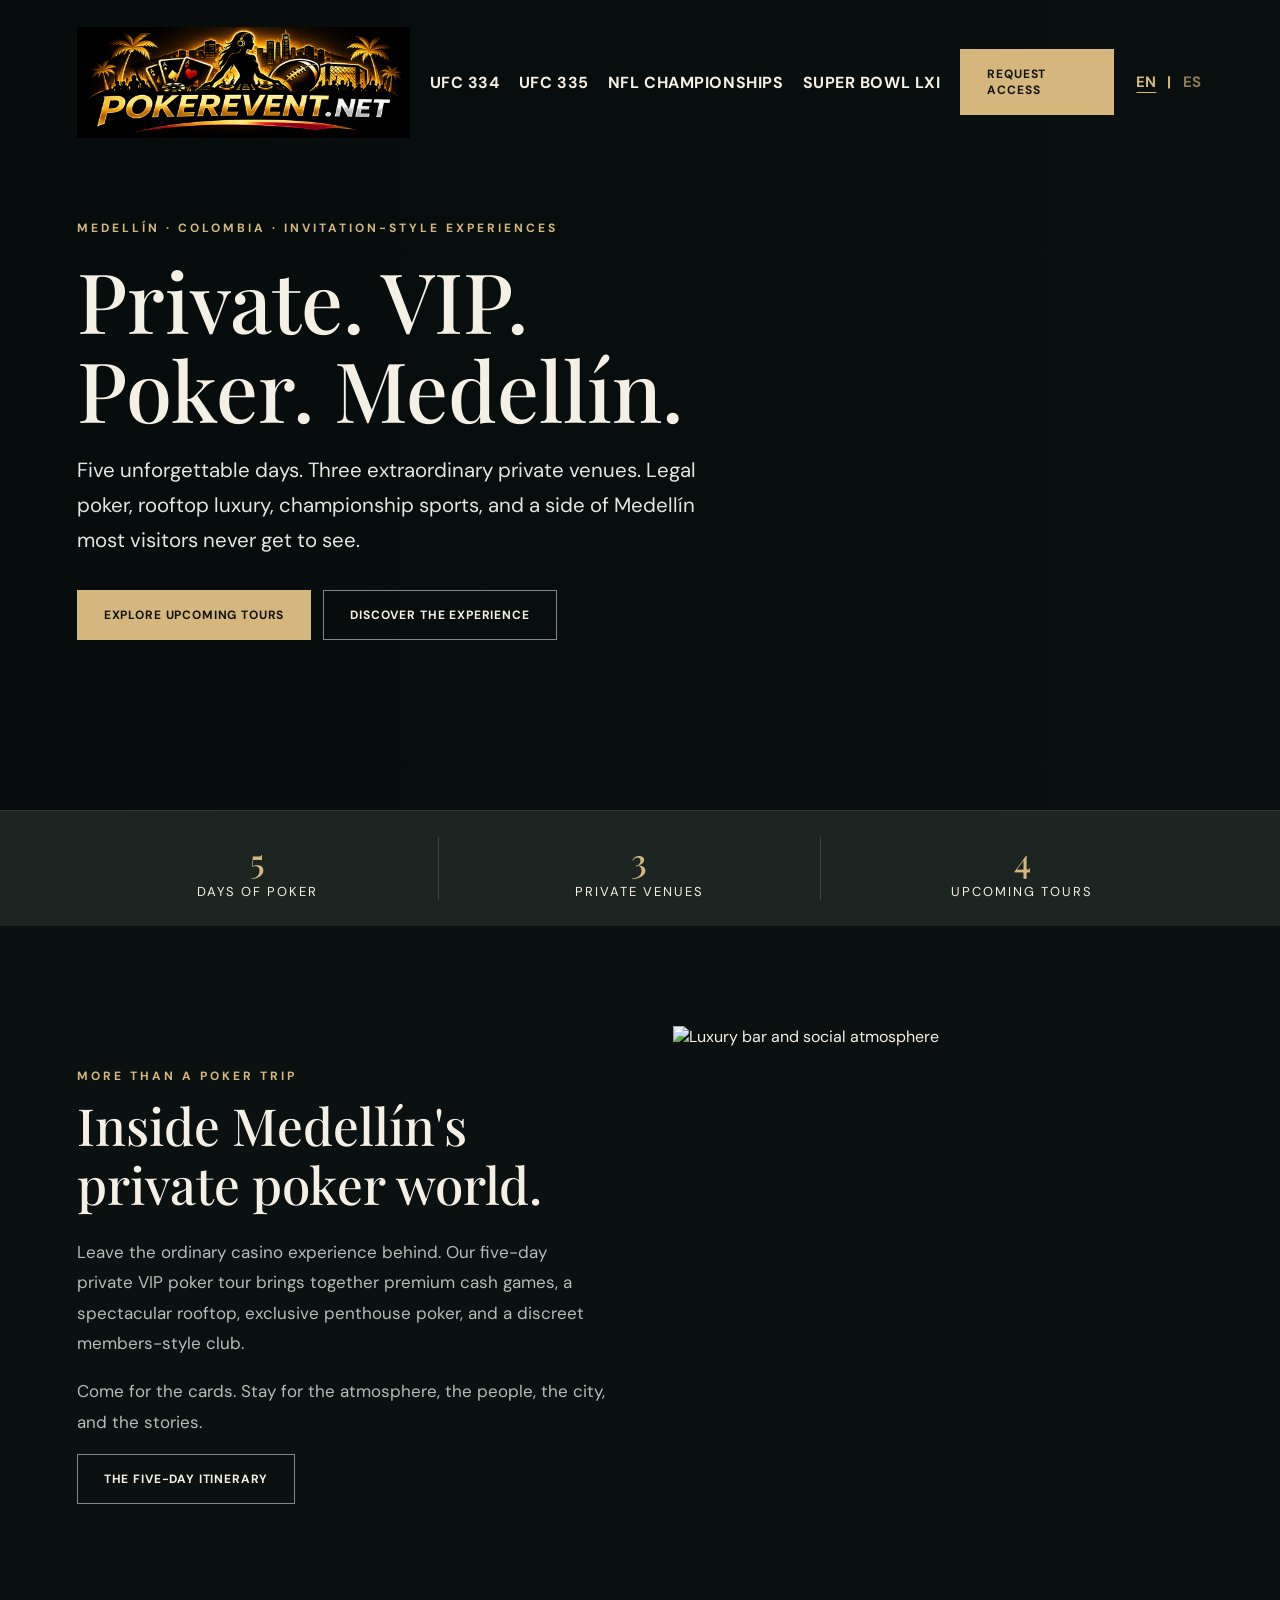
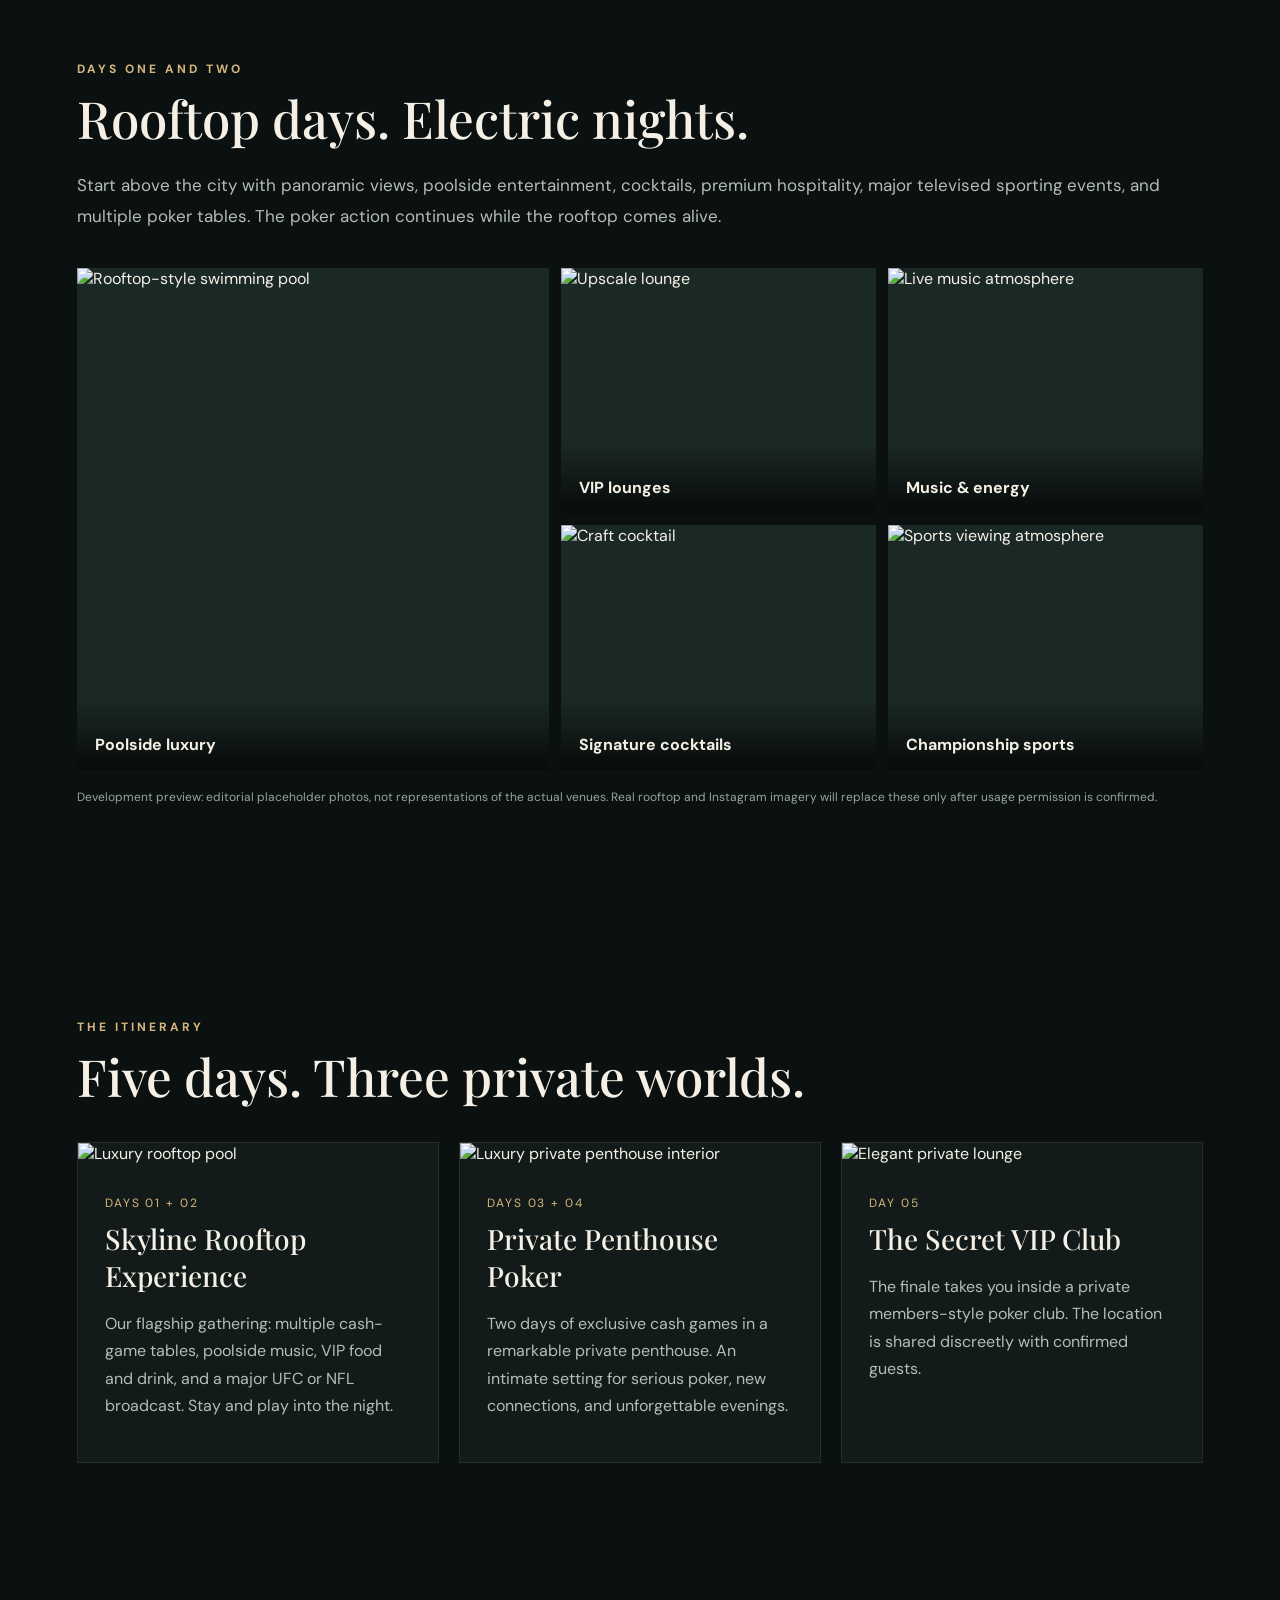
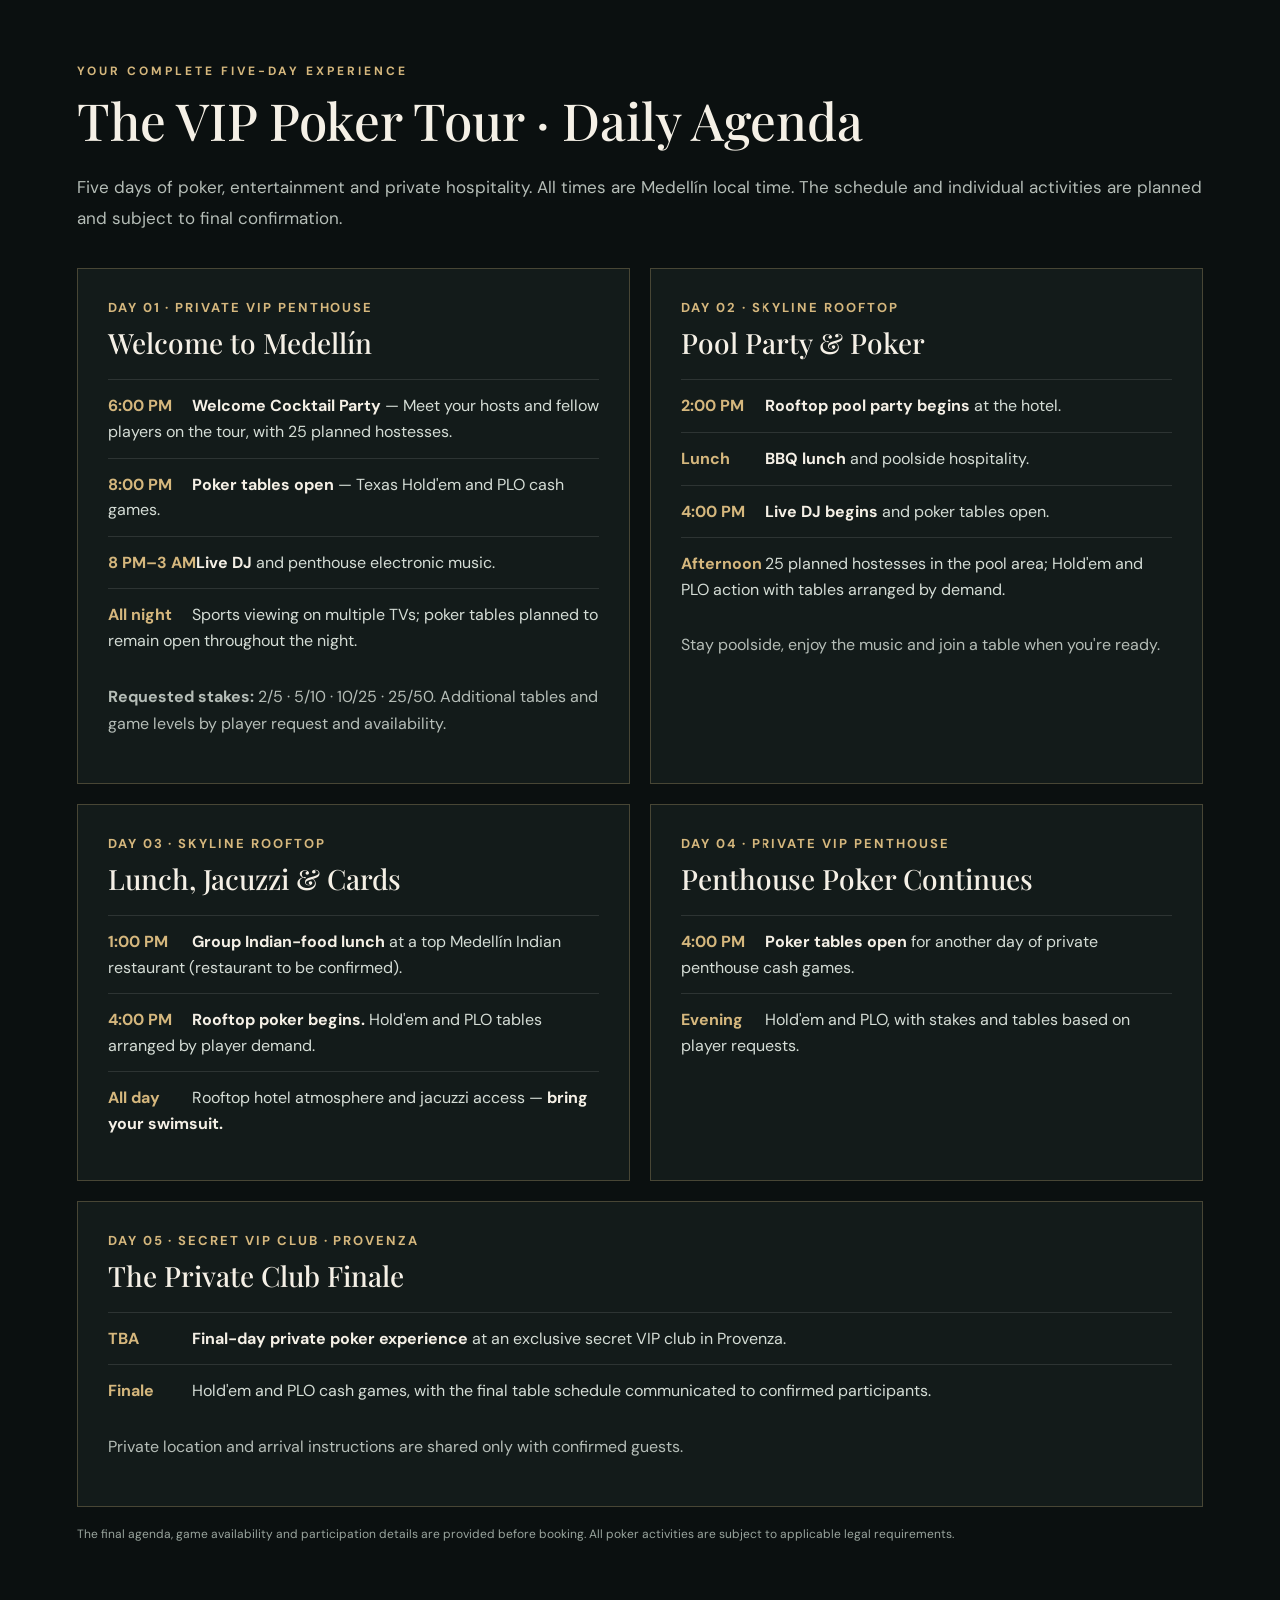
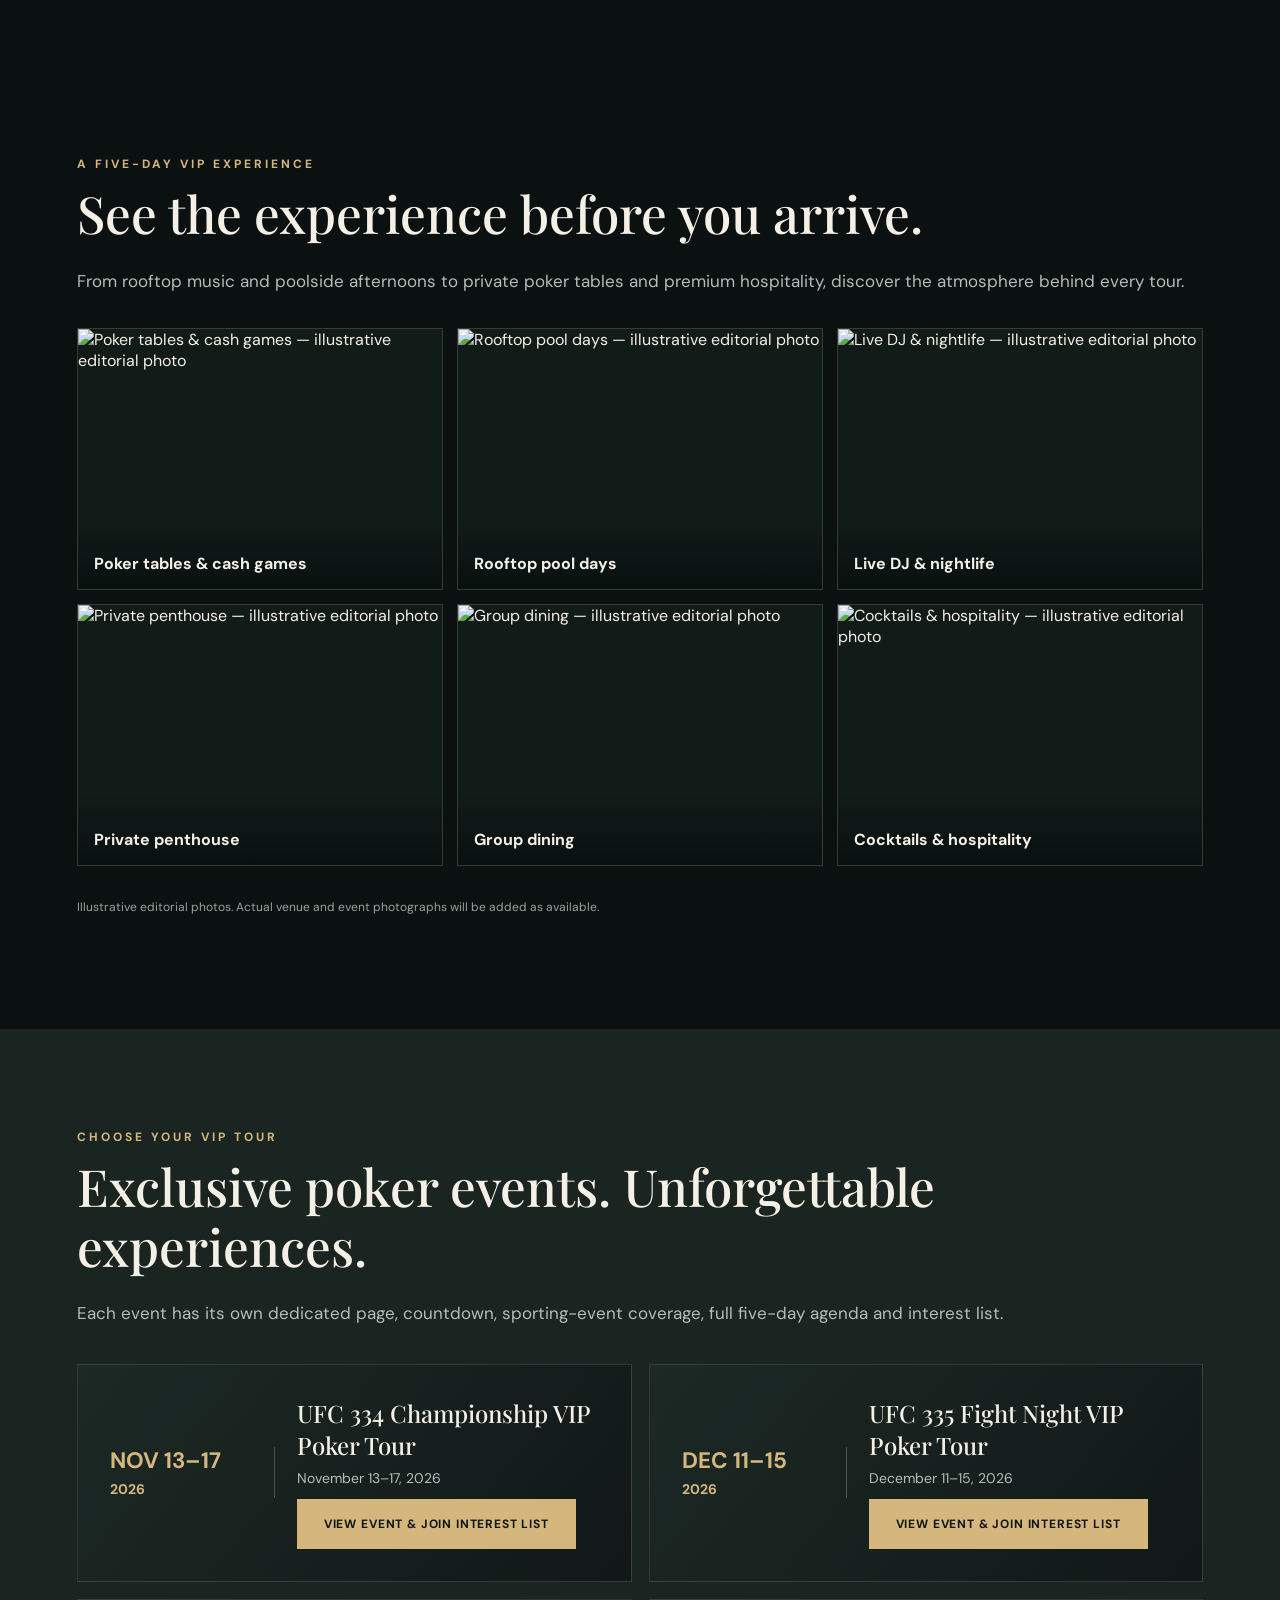
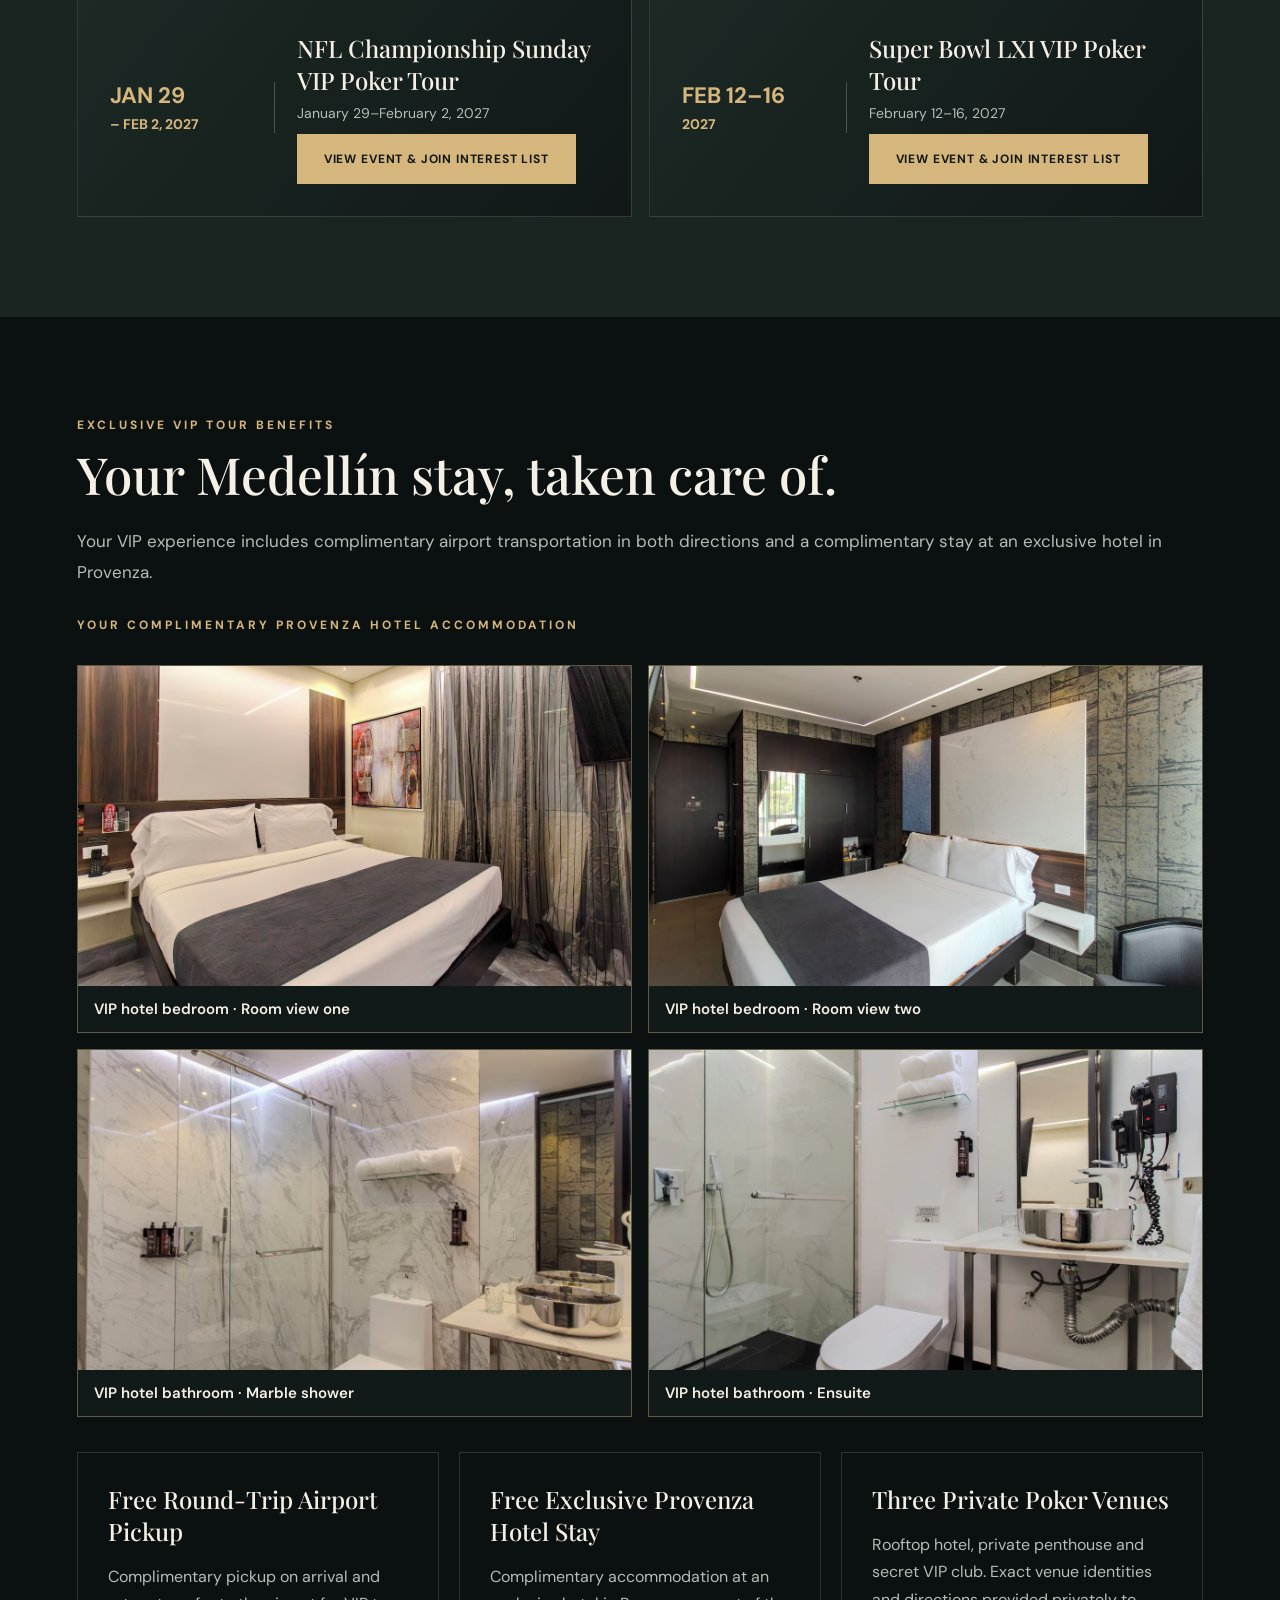
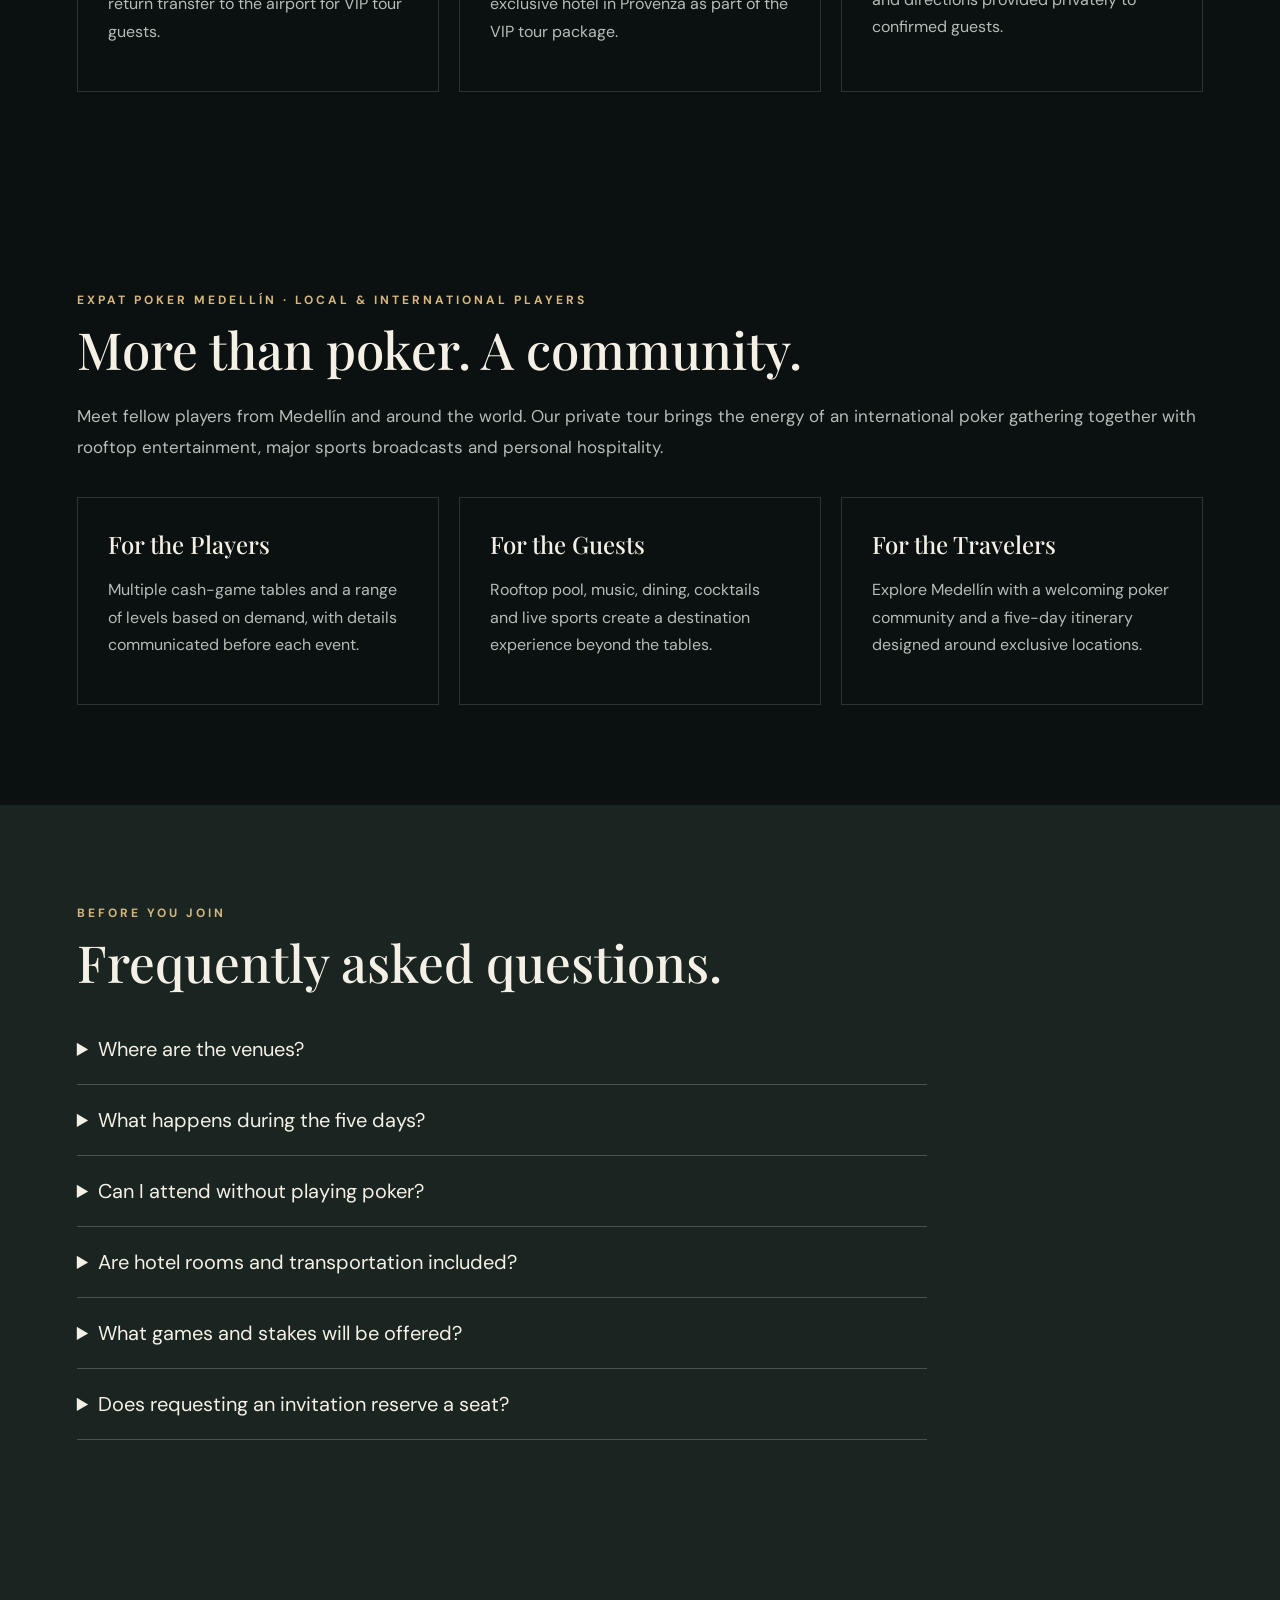
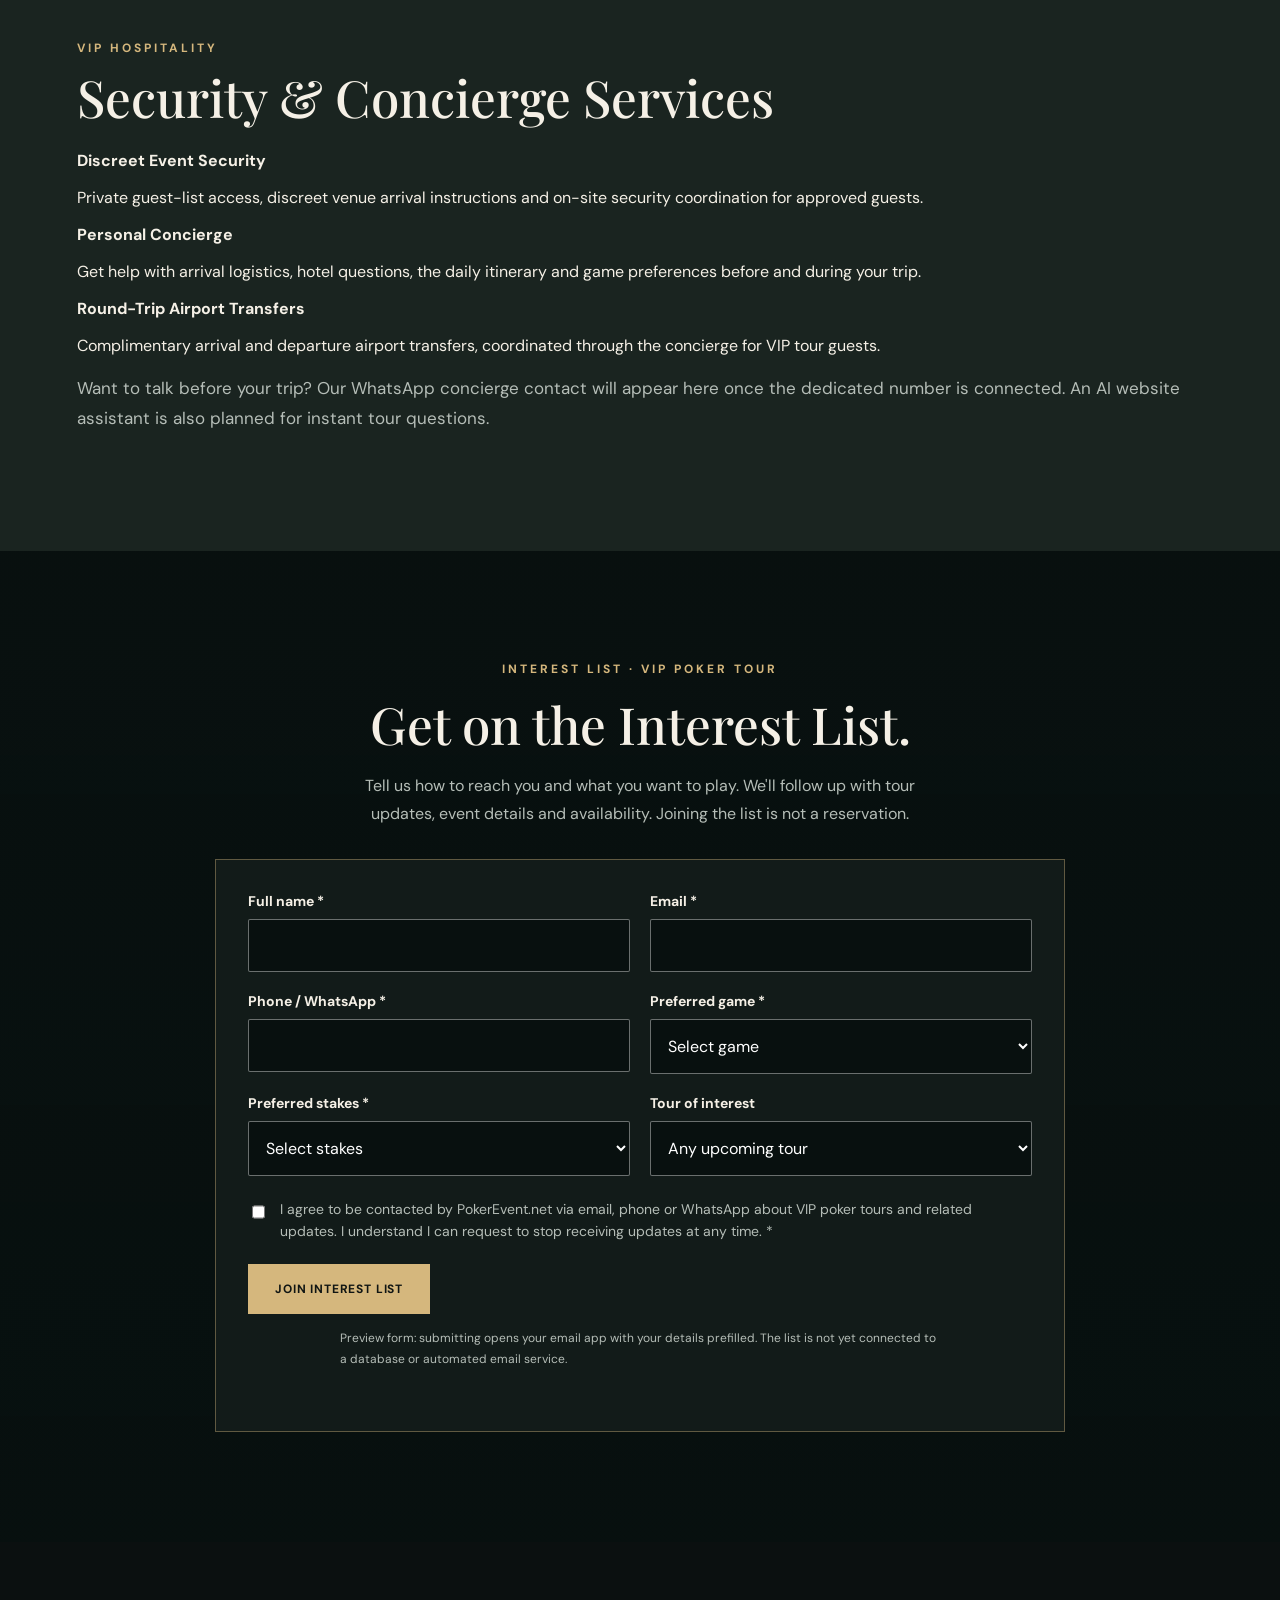
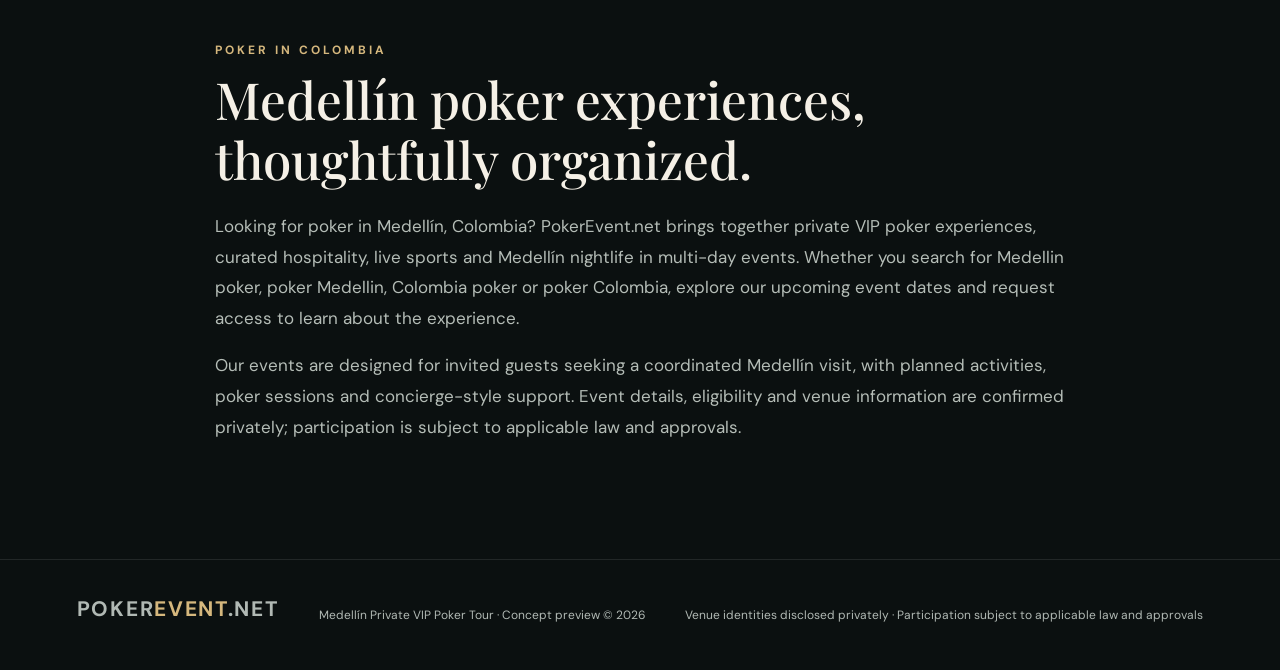
==== commit 71ca461d: "Enable language toggle and automatic locale selection on index.html" ====
--- a/index.html
+++ b/index.html
@@ -4,7 +4,7 @@
 :root{--bg:#0b1010;--panel:#131b1a;--gold:#d5b77d;--cream:#f5f0e6;--muted:#b5bdb7}*{box-sizing:border-box}html{scroll-behavior:smooth}body{margin:0;background:var(--bg);color:var(--cream);font-family:'DM Sans',Arial,sans-serif}a{color:inherit;text-decoration:none}button{font:inherit}header{position:absolute;top:0;left:0;right:0;z-index:3;display:flex;align-items:center;justify-content:space-between;padding:27px max(6vw,22px);gap:20px}.brand{font-size:21px;font-weight:700;letter-spacing:.08em}.brand span{color:var(--gold)}nav{display:flex;gap:28px;font-size:13px;letter-spacing:.12em;text-transform:uppercase}nav a:hover{color:var(--gold)}.btn{display:inline-flex;align-items:center;justify-content:center;padding:16px 26px;background:var(--gold);color:#101513;border:1px solid var(--gold);font-weight:700;letter-spacing:.07em;text-transform:uppercase;font-size:12px;cursor:pointer}.btn.outline{background:transparent;color:var(--cream);border-color:#ffffff80}.hero{min-height:90vh;position:relative;display:flex;align-items:center;background:linear-gradient(90deg,rgba(6,12,11,.94),rgba(6,12,11,.50) 60%,rgba(6,12,11,.20)),url('https://images.unsplash.com/photo-1514933651103-005eec06c04b?auto=format&fit=crop&w=2200&q=85') center/cover}.hero-content{position:relative;max-width:820px;padding:160px max(6vw,22px) 110px}.eyebrow{color:var(--gold);text-transform:uppercase;letter-spacing:.25em;font-size:12px;font-weight:700}h1,h2,h3{font-family:'Playfair Display',Georgia,serif;font-weight:500}h1{font-size:clamp(50px,6.5vw,100px);line-height:1.06;margin:20px 0}h2{font-size:clamp(35px,4vw,60px);line-height:1.16;margin:12px 0 22px}h3{font-size:28px;margin:8px 0 12px}.lead{font-size:clamp(17px,1.6vw,21px);color:#e3e7df;line-height:1.7;max-width:660px}.actions{display:flex;gap:12px;flex-wrap:wrap;margin-top:32px}.strip{display:grid;grid-template-columns:repeat(3,1fr);background:#1c2522;padding:26px 6vw;gap:20px;border-top:1px solid #ffffff18}.strip div{text-align:center;border-right:1px solid #ffffff26;font-size:13px;letter-spacing:.15em;text-transform:uppercase}.strip div:last-child{border:0}.strip b{display:block;font:500 34px 'Playfair Display',serif;color:var(--gold);letter-spacing:0}.section{padding:100px max(6vw,22px);max-width:1600px;margin:auto}.intro{display:grid;grid-template-columns:1fr 1fr;gap:65px;align-items:center}.intro p,.section-desc{color:var(--muted);font-size:17px;line-height:1.8}.intro img{width:100%;height:520px;object-fit:cover}.gallery{display:grid;grid-template-columns:1.2fr .8fr .8fr;grid-template-rows:245px 245px;gap:12px;margin-top:36px}.gallery figure{margin:0;position:relative;overflow:hidden;background:#1b2926}.gallery figure:first-child{grid-row:span 2}.gallery img{width:100%;height:100%;object-fit:cover;transition:transform .4s}.gallery figure:hover img{transform:scale(1.04)}.gallery figcaption{position:absolute;bottom:0;left:0;right:0;padding:36px 18px 15px;background:linear-gradient(transparent,#000b);font-weight:700}.days{display:grid;grid-template-columns:repeat(3,1fr);gap:20px;margin-top:36px}.day{background:var(--panel);border:1px solid #ffffff13;overflow:hidden}.day img{width:100%;height:260px;object-fit:cover}.day-body{padding:27px}.day p{color:var(--muted);line-height:1.7}.day small{color:var(--gold);font-size:12px;text-transform:uppercase;letter-spacing:.16em}.events{display:grid;grid-template-columns:repeat(2,1fr);gap:17px;margin-top:35px}.event{padding:32px;background:linear-gradient(130deg,#1c2925,#111817);border:1px solid #ffffff20;display:flex;gap:24px;align-items:center}.event .date{min-width:95px;border-right:1px solid #ffffff3a;padding-right:18px;color:var(--gold);font-size:14px;text-transform:uppercase;letter-spacing:.09em}.event .date strong{display:block;font-size:38px;line-height:1.1}.event h3{font-size:24px;margin:0 0 8px}.event p{color:var(--muted);margin:0;font-size:14px}.feature{background:#1a2420}.perks{display:grid;grid-template-columns:repeat(3,1fr);gap:20px;margin-top:35px}.perk{padding:30px;border:1px solid #ffffff24}.perk strong{display:block;font:500 24px 'Playfair Display',serif;margin-bottom:14px}.perk p{color:var(--muted);line-height:1.7}.cta{text-align:center;background:linear-gradient(#07100fbb,#07100fee),url('https://images.unsplash.com/photo-1511512578047-dfb367046420?auto=format&fit=crop&w=1800&q=80') center/cover;padding:110px 20px}.cta h2{max-width:760px;margin:18px auto}.cta p{color:var(--muted);max-width:600px;margin:0 auto 30px;line-height:1.7}footer{display:flex;justify-content:space-between;gap:20px;padding:35px 6vw;color:#b1b9b4;font-size:12px;border-top:1px solid #ffffff18}.note{font-size:12px;color:#99a49d;margin-top:18px;line-height:1.6}.mobile-menu{display:none}@media(max-width:900px){nav{display:none}.intro{grid-template-columns:1fr}.intro img{height:350px}.gallery{grid-template-columns:1fr 1fr;grid-template-rows:200px 200px 200px}.gallery figure:first-child{grid-row:span 2}.days,.perks{grid-template-columns:1fr}.events{grid-template-columns:1fr}}@media(max-width:580px){.hero{min-height:78vh}.hero-content{padding-top:135px}.strip{gap:8px;padding:20px 12px}.strip b{font-size:25px}.strip div{font-size:10px}.section{padding-top:65px;padding-bottom:65px}.gallery{grid-template-columns:1fr 1fr;grid-template-rows:190px 160px 160px}.gallery figure:first-child{grid-column:span 2;grid-row:auto}.event{padding:20px;gap:15px}.event h3{font-size:21px}.event .date{min-width:78px}.event .date strong{font-size:30px}footer{display:block}footer p{margin-bottom:12px}}
 
 .agenda-grid{display:grid;grid-template-columns:repeat(2,minmax(0,1fr));gap:20px;margin-top:35px}.agenda-card{background:var(--panel);border:1px solid #d5b77d45;padding:30px}.agenda-card:last-child{grid-column:1/-1}.agenda-card h3{margin:8px 0 18px}.agenda-card .day-label{color:var(--gold);font-weight:700;letter-spacing:.15em;text-transform:uppercase;font-size:13px}.schedule{list-style:none;padding:0;margin:0}.schedule li{padding:13px 0;border-top:1px solid #ffffff1c;color:#d5ddd6;line-height:1.6}.schedule time{color:var(--gold);font-weight:700;display:inline-block;min-width:84px}.schedule strong{color:var(--cream)}.agenda-meta{color:var(--muted);line-height:1.7}.interest-form{max-width:850px;margin:32px auto 0;text-align:left;background:#121b19;border:1px solid #d5b77d66;padding:32px}.form-grid{display:grid;grid-template-columns:1fr 1fr;gap:20px}.form-field{display:flex;flex-direction:column;gap:9px}.form-field label{font-size:14px;font-weight:700;color:var(--cream)}.form-field input,.form-field select{width:100%;padding:15px 13px;background:#08100f;color:#fff;border:1px solid #ffffff65;border-radius:2px;font:inherit;font-size:16px}.form-field input:focus,.form-field select:focus{outline:2px solid var(--gold)}.consent{display:flex;align-items:flex-start;gap:12px;margin:22px 0;color:var(--muted);line-height:1.6;font-size:14px}.consent input{margin-top:5px;accent-color:var(--gold);width:18px;height:18px}.form-status{margin-top:14px;color:var(--gold);line-height:1.5}@media(max-width:700px){.agenda-grid,.form-grid{grid-template-columns:1fr}.agenda-card:last-child{grid-column:auto}.agenda-card,.interest-form{padding:22px}}
-.photo-story{display:grid;grid-template-columns:repeat(3,minmax(0,1fr));gap:14px;margin:32px 0}.photo-story figure{margin:0;background:#111b18;position:relative;overflow:hidden;border:1px solid #d5b77d33}.photo-story img{display:block;width:100%;height:260px;object-fit:cover;transition:transform .3s}.photo-story figure:hover img{transform:scale(1.04)}.photo-story figcaption{position:absolute;left:0;right:0;bottom:0;padding:35px 16px 15px;background:linear-gradient(transparent,#07100fe8);font-weight:700;font-size:16px}.agenda-card .agenda-photo{display:block;width:calc(100% + 60px);margin:-30px -30px 25px;height:220px;object-fit:cover}.photo-story.two{grid-template-columns:repeat(2,1fr)}@media(max-width:700px){.photo-story,.photo-story.two{grid-template-columns:1fr 1fr}.photo-story img{height:180px}.agenda-card .agenda-photo{width:calc(100% + 44px);margin:-22px -22px 20px;height:180px}}@media(max-width:450px){.photo-story,.photo-story.two{grid-template-columns:1fr}.photo-story img{height:230px}}.hotel-gallery{display:grid;grid-template-columns:repeat(2,minmax(0,1fr));gap:16px;margin:32px 0}.hotel-gallery figure{margin:0;overflow:hidden;border:1px solid #d5b77d66;background:#121a19}.hotel-gallery img{display:block;width:100%;height:320px;object-fit:cover}.hotel-gallery figcaption{padding:13px 16px;color:var(--cream);font-size:15px;font-weight:600}@media(max-width:700px){.hotel-gallery{grid-template-columns:1fr}.hotel-gallery img{height:260px}}</style><script async src="https://www.googletagmanager.com/gtag/js?id=G-R4QEKV4Q7H"></script><script>window.dataLayer=window.dataLayer||[];function gtag(){dataLayer.push(arguments);}gtag('js',new Date());gtag('config','G-R4QEKV4Q7H');</script><meta name="robots" content="index,follow,max-image-preview:large"><meta property="og:type" content="website"><meta property="og:title" content="Medellín VIP Poker Tours & Private Poker Events | PokerEvent.net"><meta property="og:description" content="Discover exclusive five-day VIP poker tours in Medellín, Colombia, featuring private poker games, live sports, rooftop nightlife and curated hospitality."><meta name="twitter:card" content="summary_large_image"><meta name="twitter:title" content="Medellín VIP Poker Tours & Private Poker Events | PokerEvent.net"><meta name="twitter:description" content="Discover exclusive five-day VIP poker tours in Medellín, Colombia, featuring private poker games, live sports, rooftop nightlife and curated hospitality."><script type="application/ld+json">{"@context":"https://schema.org","@type":"WebSite","name":"PokerEvent.net","url":"https://pokerevent.net/","description":"Discover exclusive five-day VIP poker tours in Medellín, Colombia, featuring private poker games, live sports, rooftop nightlife and curated hospitality.","inLanguage":"en"}</script><style>.tour-menu{position:relative;z-index:10}.tour-menu summary{list-style:none;cursor:pointer;white-space:nowrap}.tour-menu summary::-webkit-details-marker{display:none}.tour-menu[open] summary,.tour-menu summary:hover{color:var(--gold)}.tour-menu-links{position:absolute;top:calc(100% + 16px);left:-15px;min-width:260px;background:#131b1a;border:1px solid #d5b77d88;box-shadow:0 12px 28px #0009;padding:9px 0;display:flex;flex-direction:column;gap:0}.tour-menu-links a{display:block;padding:13px 17px;font-size:13px;letter-spacing:.04em;text-transform:none;white-space:nowrap}.tour-menu-links a:hover{background:#26302b;color:var(--gold)}</style><style>header nav{gap:clamp(12px,1.7vw,28px)}header nav a{white-space:nowrap;font-size:clamp(11px,.85vw,14px)}@media(max-width:900px){header nav{display:flex;flex-wrap:wrap;justify-content:center;gap:10px 16px}header{flex-wrap:wrap;justify-content:center;padding:16px 20px}header .brand{margin-right:auto}header>.btn{margin-left:auto}}@media(max-width:580px){header nav{order:3;width:100%;gap:10px 15px}header nav a{font-size:11px}header .brand{font-size:18px}header>.btn{padding:12px;font-size:11px}.hero-content{padding-top:205px}}</style><link rel="icon" type="image/svg+xml" href="/favicon.svg?v=2"><style>header nav a{font-size:clamp(16px,1.2vw,19px)!important;font-weight:700;letter-spacing:.035em}header nav{gap:clamp(12px,1.5vw,24px)}@media(max-width:900px){header nav a{font-size:15px!important}}@media(max-width:580px){header nav a{font-size:14px!important}}</style><style>header .brand{display:flex;align-items:center;flex-shrink:0;line-height:1}header .brand img{filter:none}@media(max-width:650px){header .brand img{width:225px!important;max-height:100px!important}}</style><meta property="og:locale" content="en_US"><meta name="geo.region" content="CO-ANT"><meta name="geo.placename" content="Medellín, Colombia"><script type="application/ld+json">{"@context":"https://schema.org","@type":"Organization","name":"PokerEvent.net","url":"https://pokerevent.net/","description":"Private VIP poker events and curated poker tours in Medellín, Colombia.","areaServed":{"@type":"Place","name":"Medellín, Antioquia, Colombia"}}</script><style>.events .event{display:grid;grid-template-columns:165px minmax(0,1fr);gap:22px;align-items:center}.events .event .date{box-sizing:border-box;min-width:0;width:165px;padding-right:12px;border-right:1px solid #ffffff3a;color:var(--gold);font-size:14px;letter-spacing:0;white-space:normal;overflow:hidden}.events .event .date strong{display:block;font-size:clamp(21px,1.75vw,27px);line-height:1.25;white-space:nowrap;letter-spacing:0}.events .event .date span{display:block;font-size:14px;font-weight:700;letter-spacing:0;margin-top:5px;white-space:nowrap}.events .event>div:last-child{min-width:0}@media(max-width:650px){.events .event{grid-template-columns:1fr;gap:14px}.events .event .date{width:100%;border-right:0;border-bottom:1px solid #ffffff3a;padding:0 0 12px}}</style></head><body>
+.photo-story{display:grid;grid-template-columns:repeat(3,minmax(0,1fr));gap:14px;margin:32px 0}.photo-story figure{margin:0;background:#111b18;position:relative;overflow:hidden;border:1px solid #d5b77d33}.photo-story img{display:block;width:100%;height:260px;object-fit:cover;transition:transform .3s}.photo-story figure:hover img{transform:scale(1.04)}.photo-story figcaption{position:absolute;left:0;right:0;bottom:0;padding:35px 16px 15px;background:linear-gradient(transparent,#07100fe8);font-weight:700;font-size:16px}.agenda-card .agenda-photo{display:block;width:calc(100% + 60px);margin:-30px -30px 25px;height:220px;object-fit:cover}.photo-story.two{grid-template-columns:repeat(2,1fr)}@media(max-width:700px){.photo-story,.photo-story.two{grid-template-columns:1fr 1fr}.photo-story img{height:180px}.agenda-card .agenda-photo{width:calc(100% + 44px);margin:-22px -22px 20px;height:180px}}@media(max-width:450px){.photo-story,.photo-story.two{grid-template-columns:1fr}.photo-story img{height:230px}}.hotel-gallery{display:grid;grid-template-columns:repeat(2,minmax(0,1fr));gap:16px;margin:32px 0}.hotel-gallery figure{margin:0;overflow:hidden;border:1px solid #d5b77d66;background:#121a19}.hotel-gallery img{display:block;width:100%;height:320px;object-fit:cover}.hotel-gallery figcaption{padding:13px 16px;color:var(--cream);font-size:15px;font-weight:600}@media(max-width:700px){.hotel-gallery{grid-template-columns:1fr}.hotel-gallery img{height:260px}}</style><script async src="https://www.googletagmanager.com/gtag/js?id=G-R4QEKV4Q7H"></script><script>window.dataLayer=window.dataLayer||[];function gtag(){dataLayer.push(arguments);}gtag('js',new Date());gtag('config','G-R4QEKV4Q7H');</script><meta name="robots" content="index,follow,max-image-preview:large"><meta property="og:type" content="website"><meta property="og:title" content="Medellín VIP Poker Tours & Private Poker Events | PokerEvent.net"><meta property="og:description" content="Discover exclusive five-day VIP poker tours in Medellín, Colombia, featuring private poker games, live sports, rooftop nightlife and curated hospitality."><meta name="twitter:card" content="summary_large_image"><meta name="twitter:title" content="Medellín VIP Poker Tours & Private Poker Events | PokerEvent.net"><meta name="twitter:description" content="Discover exclusive five-day VIP poker tours in Medellín, Colombia, featuring private poker games, live sports, rooftop nightlife and curated hospitality."><script type="application/ld+json">{"@context":"https://schema.org","@type":"WebSite","name":"PokerEvent.net","url":"https://pokerevent.net/","description":"Discover exclusive five-day VIP poker tours in Medellín, Colombia, featuring private poker games, live sports, rooftop nightlife and curated hospitality.","inLanguage":"en"}</script><style>.tour-menu{position:relative;z-index:10}.tour-menu summary{list-style:none;cursor:pointer;white-space:nowrap}.tour-menu summary::-webkit-details-marker{display:none}.tour-menu[open] summary,.tour-menu summary:hover{color:var(--gold)}.tour-menu-links{position:absolute;top:calc(100% + 16px);left:-15px;min-width:260px;background:#131b1a;border:1px solid #d5b77d88;box-shadow:0 12px 28px #0009;padding:9px 0;display:flex;flex-direction:column;gap:0}.tour-menu-links a{display:block;padding:13px 17px;font-size:13px;letter-spacing:.04em;text-transform:none;white-space:nowrap}.tour-menu-links a:hover{background:#26302b;color:var(--gold)}</style><style>header nav{gap:clamp(12px,1.7vw,28px)}header nav a{white-space:nowrap;font-size:clamp(11px,.85vw,14px)}@media(max-width:900px){header nav{display:flex;flex-wrap:wrap;justify-content:center;gap:10px 16px}header{flex-wrap:wrap;justify-content:center;padding:16px 20px}header .brand{margin-right:auto}header>.btn{margin-left:auto}}@media(max-width:580px){header nav{order:3;width:100%;gap:10px 15px}header nav a{font-size:11px}header .brand{font-size:18px}header>.btn{padding:12px;font-size:11px}.hero-content{padding-top:205px}}</style><link rel="icon" type="image/svg+xml" href="/favicon.svg?v=2"><style>header nav a{font-size:clamp(16px,1.2vw,19px)!important;font-weight:700;letter-spacing:.035em}header nav{gap:clamp(12px,1.5vw,24px)}@media(max-width:900px){header nav a{font-size:15px!important}}@media(max-width:580px){header nav a{font-size:14px!important}}</style><style>header .brand{display:flex;align-items:center;flex-shrink:0;line-height:1}header .brand img{filter:none}@media(max-width:650px){header .brand img{width:225px!important;max-height:100px!important}}</style><meta property="og:locale" content="en_US"><meta name="geo.region" content="CO-ANT"><meta name="geo.placename" content="Medellín, Colombia"><script type="application/ld+json">{"@context":"https://schema.org","@type":"Organization","name":"PokerEvent.net","url":"https://pokerevent.net/","description":"Private VIP poker events and curated poker tours in Medellín, Colombia.","areaServed":{"@type":"Place","name":"Medellín, Antioquia, Colombia"}}</script><style>.events .event{display:grid;grid-template-columns:165px minmax(0,1fr);gap:22px;align-items:center}.events .event .date{box-sizing:border-box;min-width:0;width:165px;padding-right:12px;border-right:1px solid #ffffff3a;color:var(--gold);font-size:14px;letter-spacing:0;white-space:normal;overflow:hidden}.events .event .date strong{display:block;font-size:clamp(21px,1.75vw,27px);line-height:1.25;white-space:nowrap;letter-spacing:0}.events .event .date span{display:block;font-size:14px;font-weight:700;letter-spacing:0;margin-top:5px;white-space:nowrap}.events .event>div:last-child{min-width:0}@media(max-width:650px){.events .event{grid-template-columns:1fr;gap:14px}.events .event .date{width:100%;border-right:0;border-bottom:1px solid #ffffff3a;padding:0 0 12px}}</style><link rel="stylesheet" href="/assets/language.css"></head><body>
 <header><a class="brand" href="/" aria-label="PokerEvent.NET home"><img src="/pokereventlogo.png" alt="POKEREVENT.NET" width="418" height="157" style="display:block;width:clamp(230px,26vw,418px);height:auto;max-height:160px;object-fit:contain;object-position:left center"></a><nav><a href="/ufc-championship/">UFC 334</a><a href="/ufc-fight-night/">UFC 335</a><a href="/nfl-championship/">NFL Championships</a><a href="/super-bowl/">Super Bowl LXI</a></nav><a class="btn" href="#contact">Request Access</a></header>
 <main><section class="hero"><div class="hero-content"><div class="eyebrow">Medellín · Colombia · Invitation-Style Experiences</div><h1>Private. VIP.<br>Poker. Medellín.</h1><p class="lead">Five unforgettable days. Three extraordinary private venues. Legal poker, rooftop luxury, championship sports, and a side of Medellín most visitors never get to see.</p><div class="actions"><a class="btn" href="#events">Explore Upcoming Tours</a><a class="btn outline" href="#experience">Discover the Experience</a></div></div></section>
 <div class="strip"><div><b>5</b>Days of Poker</div><div><b>3</b>Private Venues</div><div><b>4</b>Upcoming Tours</div></div>
@@ -23,4 +23,4 @@
 <section class="section" id="community"><div class="eyebrow">Expat Poker Medellín · Local & international players</div><h2>More than poker. A community.</h2><p class="section-desc">Meet fellow players from Medellín and around the world. Our private tour brings the energy of an international poker gathering together with rooftop entertainment, major sports broadcasts and personal hospitality.</p><div class="perks"><div class="perk"><strong>For the Players</strong><p>Multiple cash-game tables and a range of levels based on demand, with details communicated before each event.</p></div><div class="perk"><strong>For the Guests</strong><p>Rooftop pool, music, dining, cocktails and live sports create a destination experience beyond the tables.</p></div><div class="perk"><strong>For the Travelers</strong><p>Explore Medellín with a welcoming poker community and a five-day itinerary designed around exclusive locations.</p></div></div></section>
 <section class="section feature" id="faq"><div class="eyebrow">Before you join</div><h2>Frequently asked questions.</h2><div style="max-width:850px"><details style="padding:22px 0;border-bottom:1px solid #ffffff35"><summary style="cursor:pointer;font-size:20px">Where are the venues?</summary><p style="color:var(--muted);line-height:1.7">The tour visits three exclusive private locations in Medellín. Venue identities and arrival instructions are shared privately with confirmed participants.</p></details><details style="padding:22px 0;border-bottom:1px solid #ffffff35"><summary style="cursor:pointer;font-size:20px">What happens during the five days?</summary><p style="color:var(--muted);line-height:1.7">Days 1–2 feature rooftop poker, sports and entertainment. Days 3–4 move to a private VIP penthouse. Day 5 concludes at a secret private poker club.</p></details><details style="padding:22px 0;border-bottom:1px solid #ffffff35"><summary style="cursor:pointer;font-size:20px">Can I attend without playing poker?</summary><p style="color:var(--muted);line-height:1.7">We expect some rooftop hospitality and sports experiences to be open to approved non-playing guests. Availability and admission terms will be announced for each tour.</p></details><details style="padding:22px 0;border-bottom:1px solid #ffffff35"><summary style="cursor:pointer;font-size:20px">Are hotel rooms and transportation included?</summary><p style="color:var(--muted);line-height:1.7">The VIP tour package includes complimentary Provenza hotel accommodation and round-trip airport transfers. Exact room and transfer arrangements are provided with your booking.</p></details><details style="padding:22px 0;border-bottom:1px solid #ffffff35"><summary style="cursor:pointer;font-size:20px">What games and stakes will be offered?</summary><p style="color:var(--muted);line-height:1.7">Texas Hold’em and PLO are planned, with requested stakes of 2/5, 5/10, 10/25 and 25/50. Table availability and final stakes depend on player demand and applicable requirements.</p></details><details style="padding:22px 0;border-bottom:1px solid #ffffff35"><summary style="cursor:pointer;font-size:20px">Does requesting an invitation reserve a seat?</summary><p style="color:var(--muted);line-height:1.7">No. An inquiry is not a reservation or guarantee of entry. All participation is subject to confirmation, capacity, age restrictions and applicable law.</p></details></div></section>
 <section class="section feature" id="services"><div class="eyebrow">VIP hospitality</div><h2>Security &amp; Concierge Services</h2><div class="service-grid"><div><strong>Discreet Event Security</strong><p>Private guest-list access, discreet venue arrival instructions and on-site security coordination for approved guests.</p></div><div><strong>Personal Concierge</strong><p>Get help with arrival logistics, hotel questions, the daily itinerary and game preferences before and during your trip.</p></div><div><strong>Round-Trip Airport Transfers</strong><p>Complimentary arrival and departure airport transfers, coordinated through the concierge for VIP tour guests.</p></div></div><p class="section-desc">Want to talk before your trip? Our WhatsApp concierge contact will appear here once the dedicated number is connected. An AI website assistant is also planned for instant tour questions.</p><div id="ai-concierge" aria-label="AI concierge integration placeholder"></div></section><section class="cta" id="contact"><div class="eyebrow">Interest List · VIP Poker Tour</div><h2>Get on the Interest List.</h2><p>Tell us how to reach you and what you want to play. We'll follow up with tour updates, event details and availability. Joining the list is not a reservation.</p><form class="interest-form" id="interest-form"><div class="form-grid"><div class="form-field"><label for="full-name">Full name *</label><input id="full-name" name="name" autocomplete="name" required maxlength="120"></div><div class="form-field"><label for="email">Email *</label><input id="email" name="email" type="email" autocomplete="email" required maxlength="200"></div><div class="form-field"><label for="phone">Phone / WhatsApp *</label><input id="phone" name="phone" type="tel" autocomplete="tel" required maxlength="60"></div><div class="form-field"><label for="game">Preferred game *</label><select id="game" name="game" required><option value="">Select game</option><option>Texas Hold'em</option><option>Pot-Limit Omaha (PLO)</option><option>Both Hold'em and PLO</option></select></div><div class="form-field"><label for="stakes">Preferred stakes *</label><select id="stakes" name="stakes" required><option value="">Select stakes</option><option>2/5</option><option>5/10</option><option>10/25</option><option>25/50</option><option>Other / flexible</option></select></div><div class="form-field"><label for="tour">Tour of interest</label><select id="tour" name="tour"><option>Any upcoming tour</option><option>Nov 13–17, 2026</option><option>Dec 11–15, 2026</option><option>Jan 29–Feb 2, 2027</option><option>Feb 12–16, 2027</option></select></div></div><label class="consent"><input id="consent" type="checkbox" required><span>I agree to be contacted by PokerEvent.net via email, phone or WhatsApp about VIP poker tours and related updates. I understand I can request to stop receiving updates at any time. *</span></label><button class="btn" type="submit">Join Interest List</button><div class="form-status" id="form-status" role="status" aria-live="polite"></div><p class="note">Preview form: submitting opens your email app with your details prefilled. The list is not yet connected to a database or automated email service.</p></form></section></main>
-<section class="section" id="medellin-poker-guide"><div style="max-width:850px;margin:auto"><div class="eyebrow">Poker in Colombia</div><h2>Medellín poker experiences, thoughtfully organized.</h2><p class="section-desc">Looking for poker in Medellín, Colombia? PokerEvent.net brings together private VIP poker experiences, curated hospitality, live sports and Medellín nightlife in multi-day events. Whether you search for Medellin poker, poker Medellin, Colombia poker or poker Colombia, explore our upcoming event dates and request access to learn about the experience.</p><p class="section-desc">Our events are designed for invited guests seeking a coordinated Medellín visit, with planned activities, poker sessions and concierge-style support. Event details, eligibility and venue information are confirmed privately; participation is subject to applicable law and approvals.</p></div></section><footer><div class="brand">POKER<span>EVENT</span>.NET</div><p>Medellín Private VIP Poker Tour · Concept preview © 2026</p><p>Venue identities disclosed privately · Participation subject to applicable law and approvals</p></footer><script>document.getElementById('interest-form').addEventListener('submit',function(e){e.preventDefault();if(!this.reportValidity())return;const v=id=>document.getElementById(id).value;const subject='PokerEvent.net VIP Interest List — '+v('full-name');const body=['New VIP Poker Tour Interest','Name: '+v('full-name'),'Email: '+v('email'),'Phone / WhatsApp: '+v('phone'),'Preferred game: '+v('game'),'Preferred stakes: '+v('stakes'),'Tour: '+v('tour'),'Contact permission: Yes'].join('\n');document.getElementById('form-status').textContent='Your email app should open with your information. Please press Send to submit your interest. This preview does not save your information automatically.';window.location.href='mailto:info@pokerevent.net?subject='+encodeURIComponent(subject)+'&body='+encodeURIComponent(body);});</script></body></html>+<section class="section" id="medellin-poker-guide"><div style="max-width:850px;margin:auto"><div class="eyebrow">Poker in Colombia</div><h2>Medellín poker experiences, thoughtfully organized.</h2><p class="section-desc">Looking for poker in Medellín, Colombia? PokerEvent.net brings together private VIP poker experiences, curated hospitality, live sports and Medellín nightlife in multi-day events. Whether you search for Medellin poker, poker Medellin, Colombia poker or poker Colombia, explore our upcoming event dates and request access to learn about the experience.</p><p class="section-desc">Our events are designed for invited guests seeking a coordinated Medellín visit, with planned activities, poker sessions and concierge-style support. Event details, eligibility and venue information are confirmed privately; participation is subject to applicable law and approvals.</p></div></section><footer><div class="brand">POKER<span>EVENT</span>.NET</div><p>Medellín Private VIP Poker Tour · Concept preview © 2026</p><p>Venue identities disclosed privately · Participation subject to applicable law and approvals</p></footer><script>document.getElementById('interest-form').addEventListener('submit',function(e){e.preventDefault();if(!this.reportValidity())return;const v=id=>document.getElementById(id).value;const subject='PokerEvent.net VIP Interest List — '+v('full-name');const body=['New VIP Poker Tour Interest','Name: '+v('full-name'),'Email: '+v('email'),'Phone / WhatsApp: '+v('phone'),'Preferred game: '+v('game'),'Preferred stakes: '+v('stakes'),'Tour: '+v('tour'),'Contact permission: Yes'].join('\n');document.getElementById('form-status').textContent='Your email app should open with your information. Please press Send to submit your interest. This preview does not save your information automatically.';window.location.href='mailto:info@pokerevent.net?subject='+encodeURIComponent(subject)+'&body='+encodeURIComponent(body);});</script><script src="/assets/language.js" defer></script></body></html>
--- a/assets/language.css
+++ b/assets/language.css
@@ -0,0 +1 @@
+.pe-language{display:flex;align-items:center;gap:9px;flex-shrink:0;color:#d5b77d;font:700 15px 'DM Sans',Arial,sans-serif;letter-spacing:.05em}.pe-language button{border:0;background:transparent;color:#d5b77d;cursor:pointer;font:inherit;padding:8px 2px;opacity:.65}.pe-language button[aria-pressed="true"]{opacity:1;text-decoration:underline;text-underline-offset:5px}.pe-language button:hover{opacity:1}@media(max-width:650px){.pe-language{font-size:14px;gap:6px}header{gap:8px}}
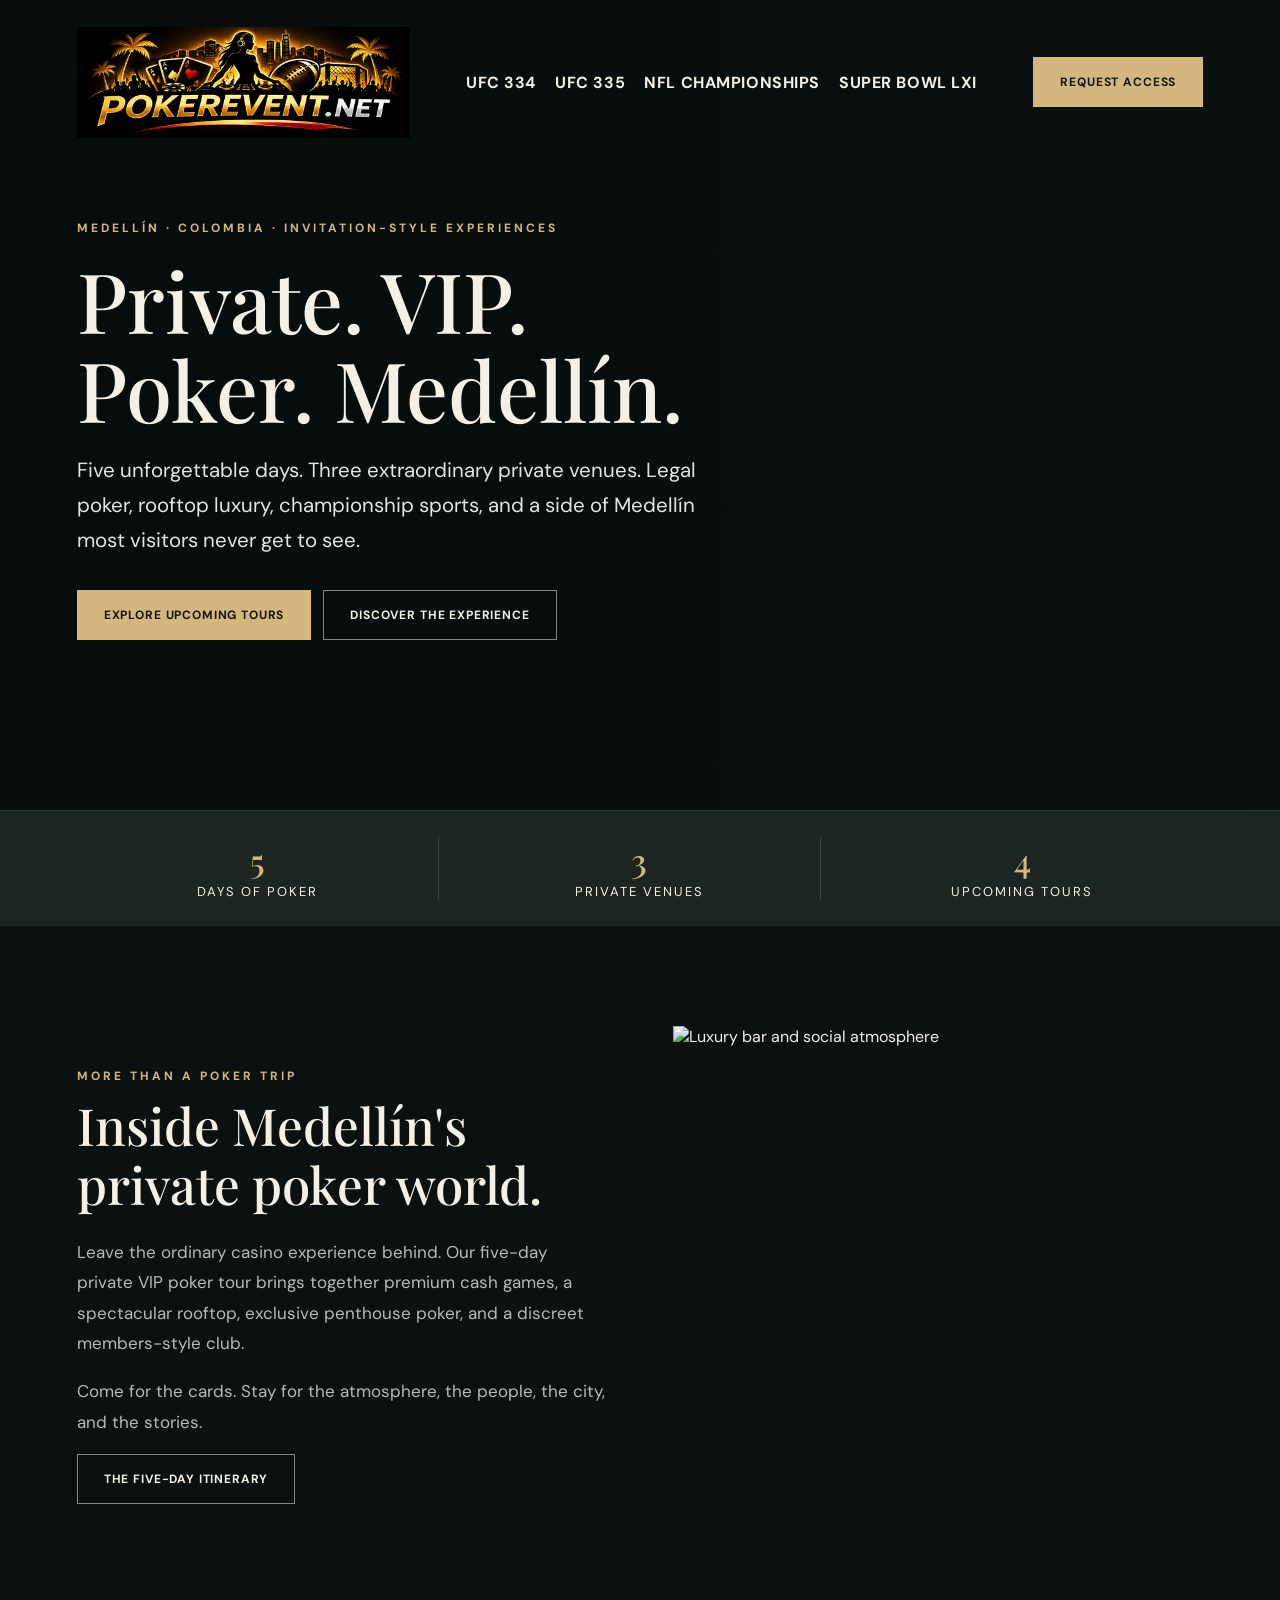
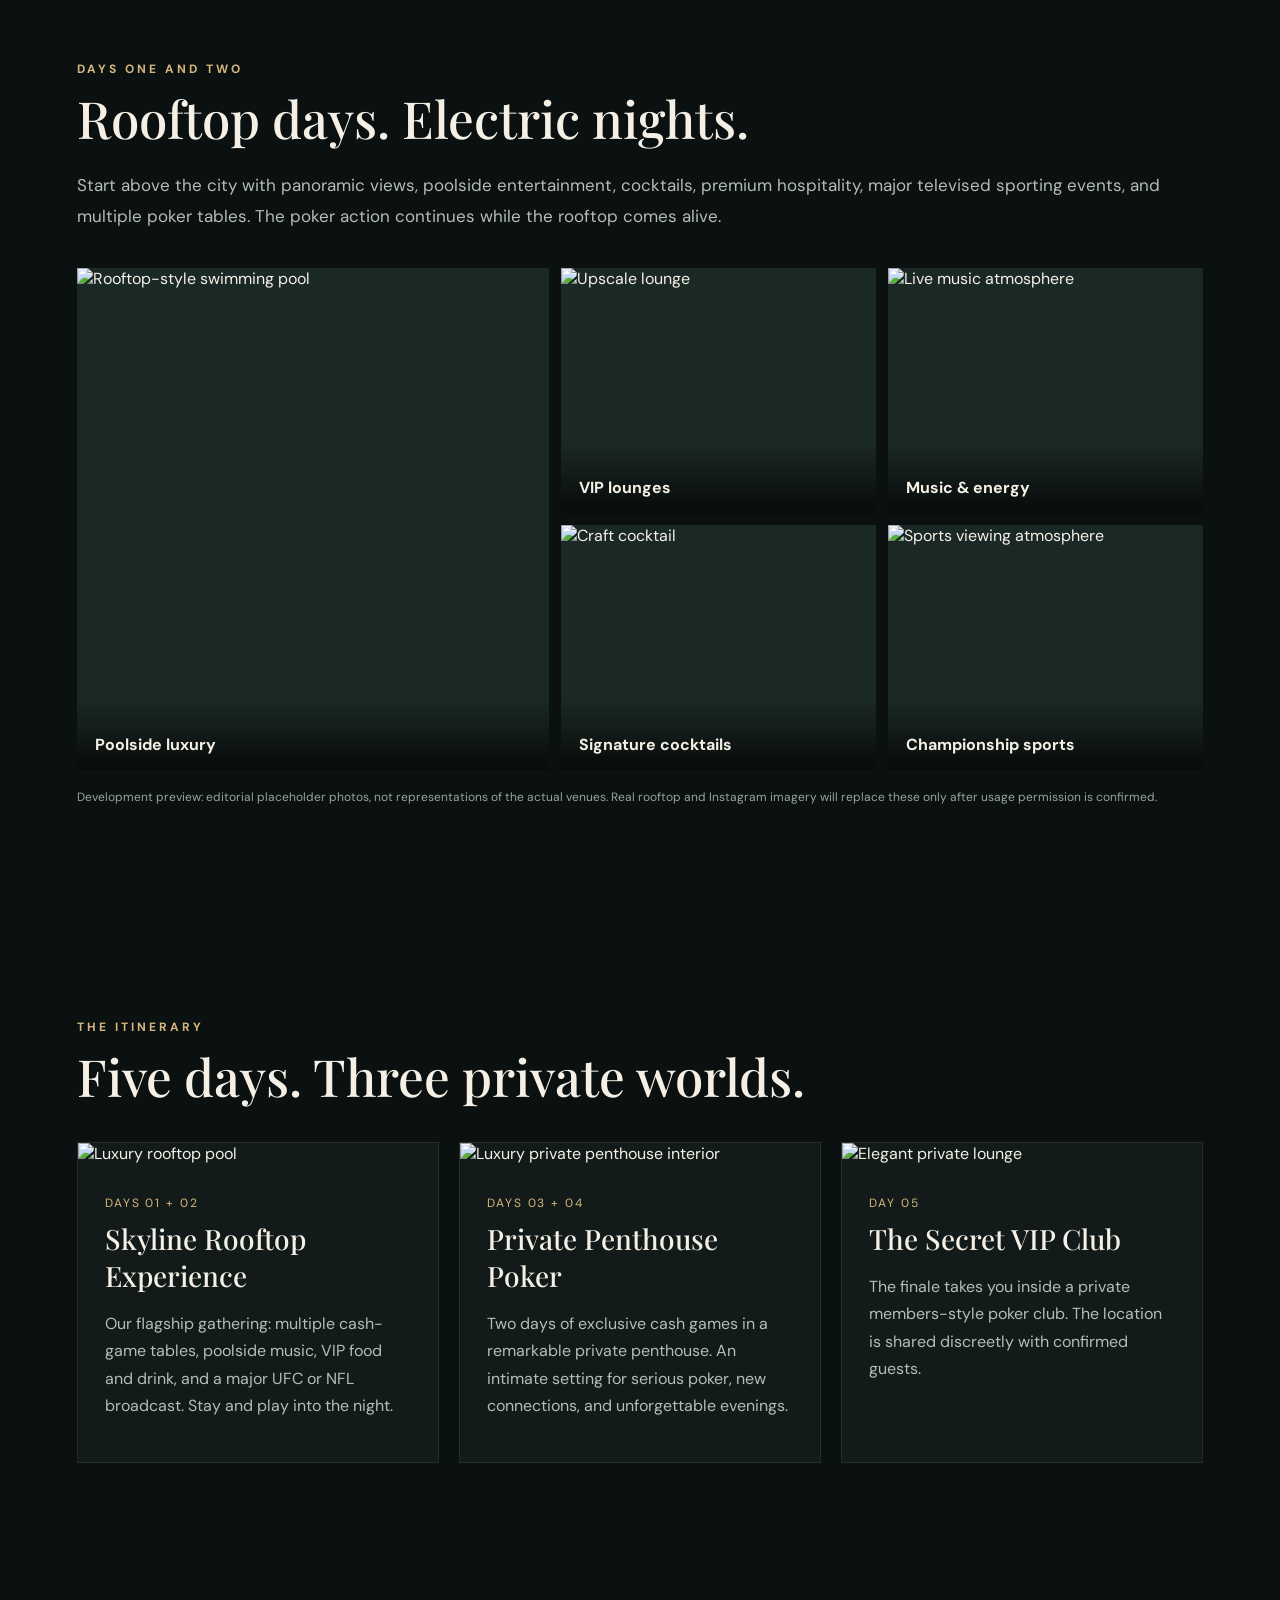
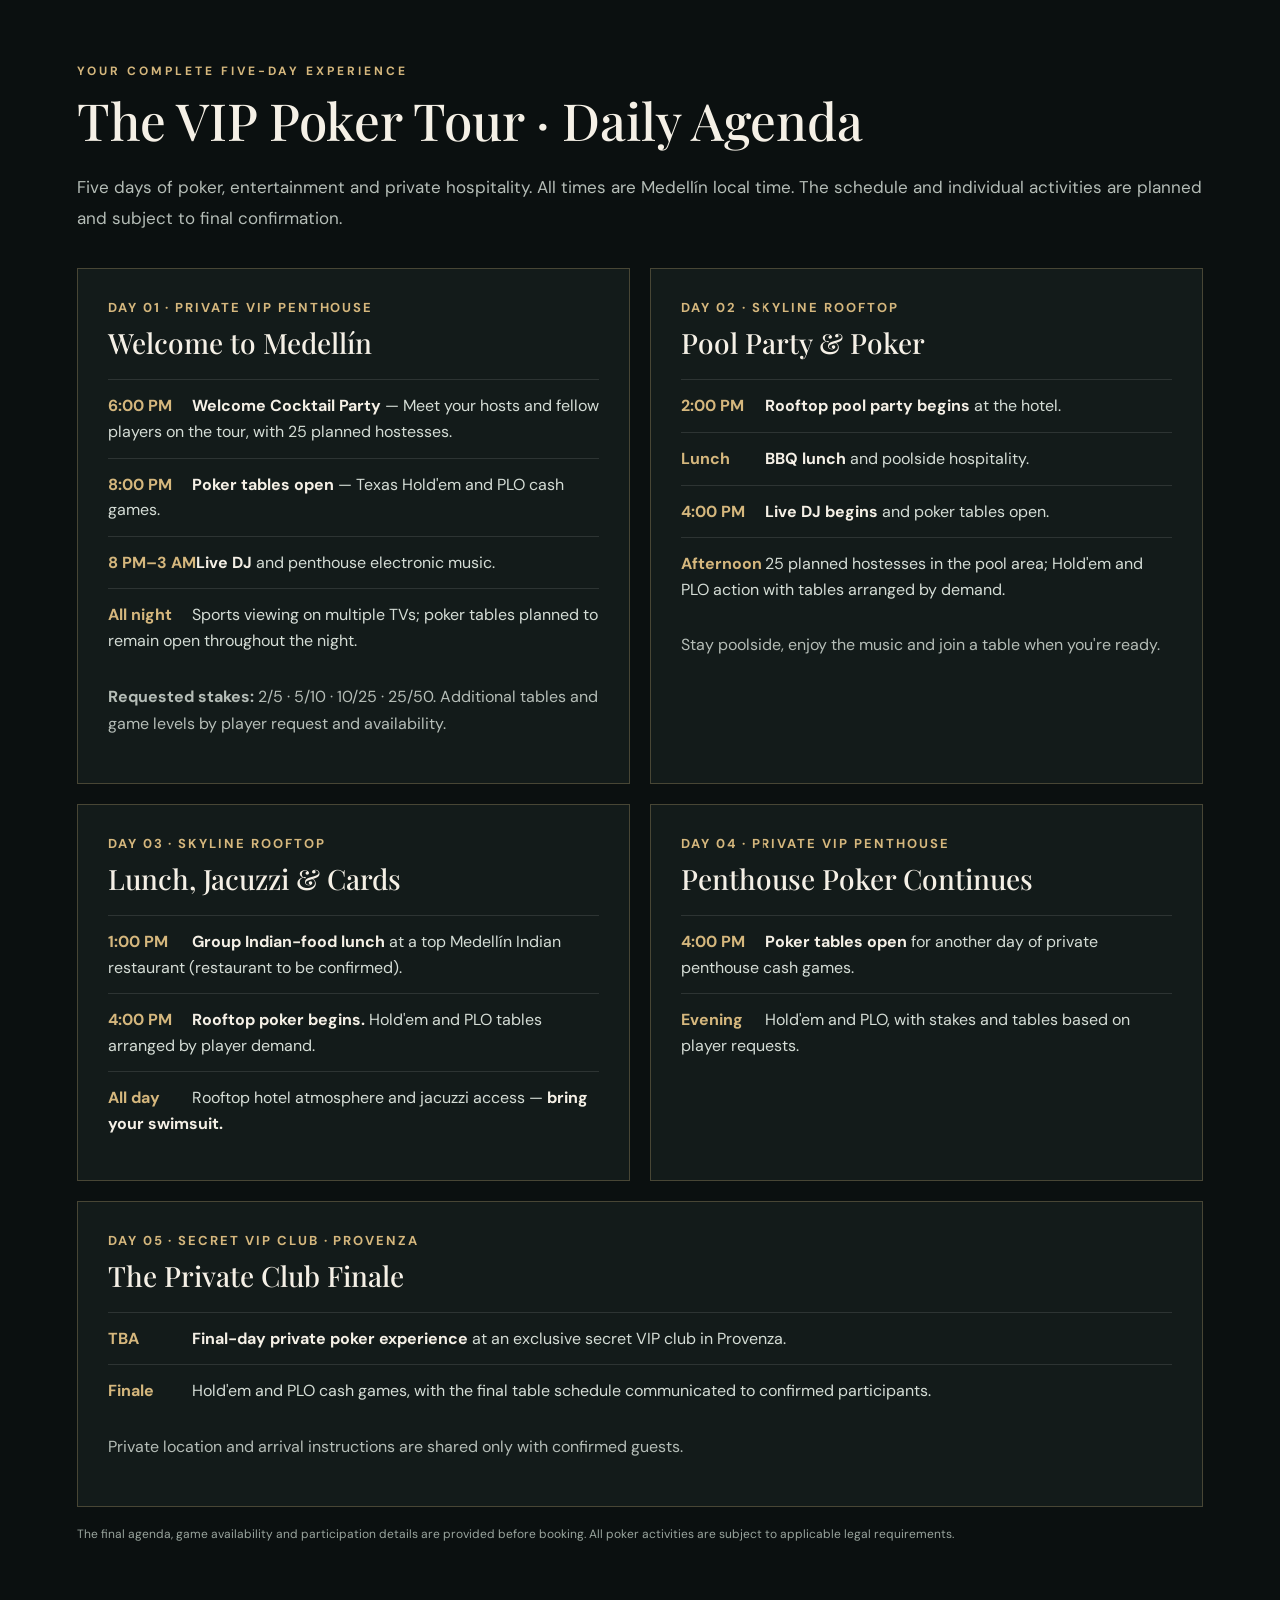
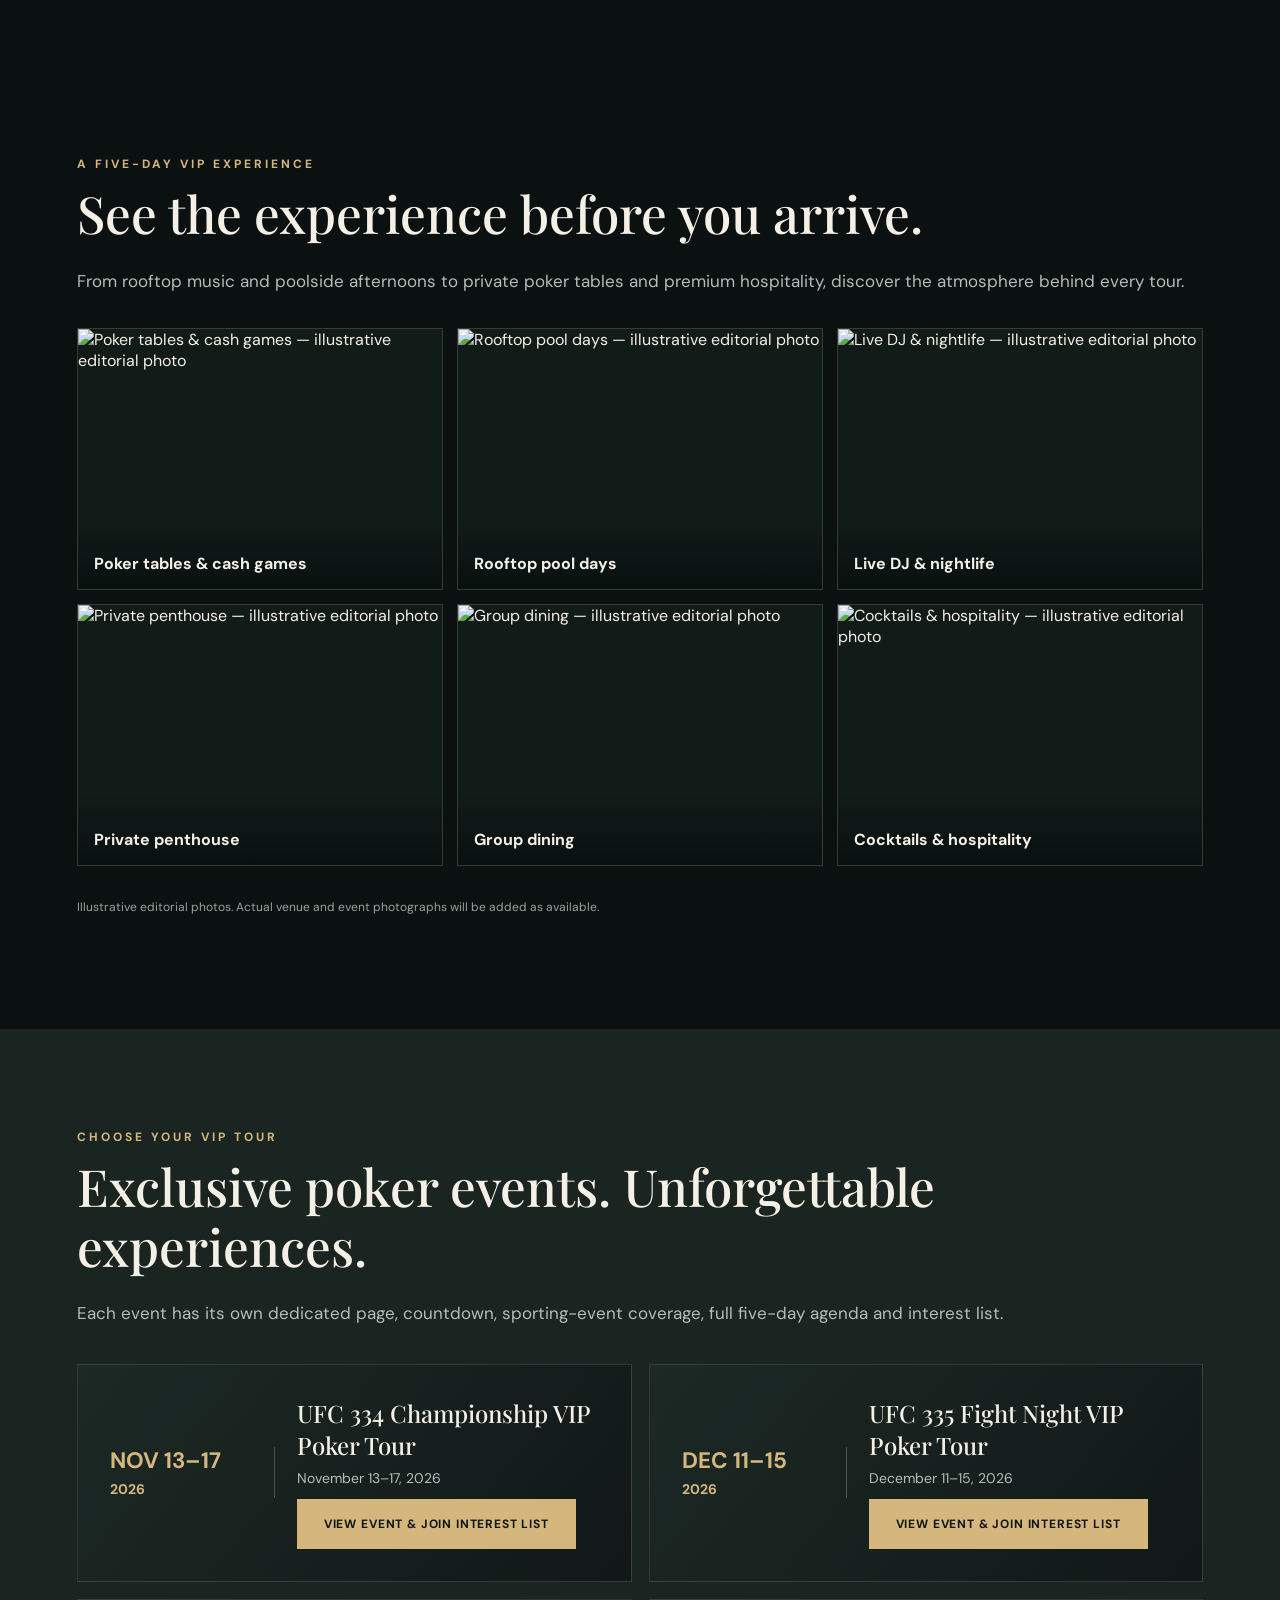
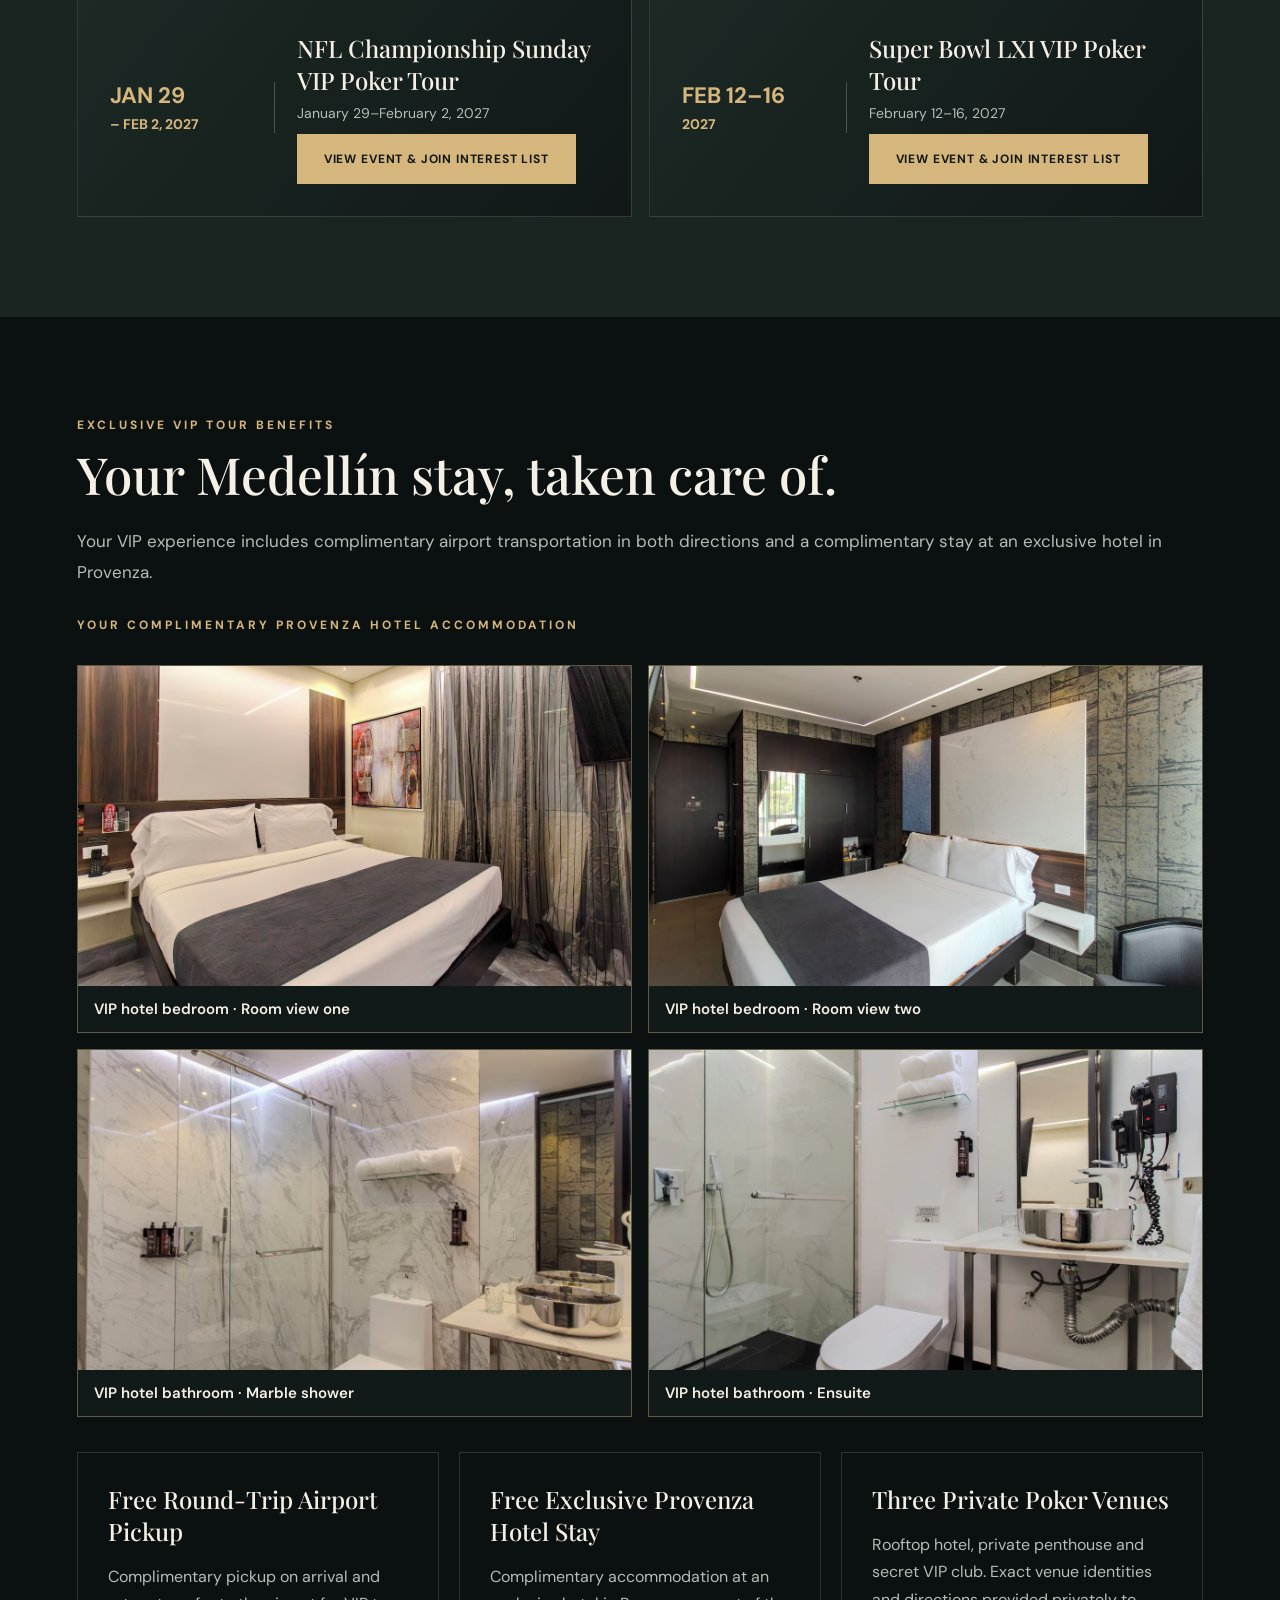
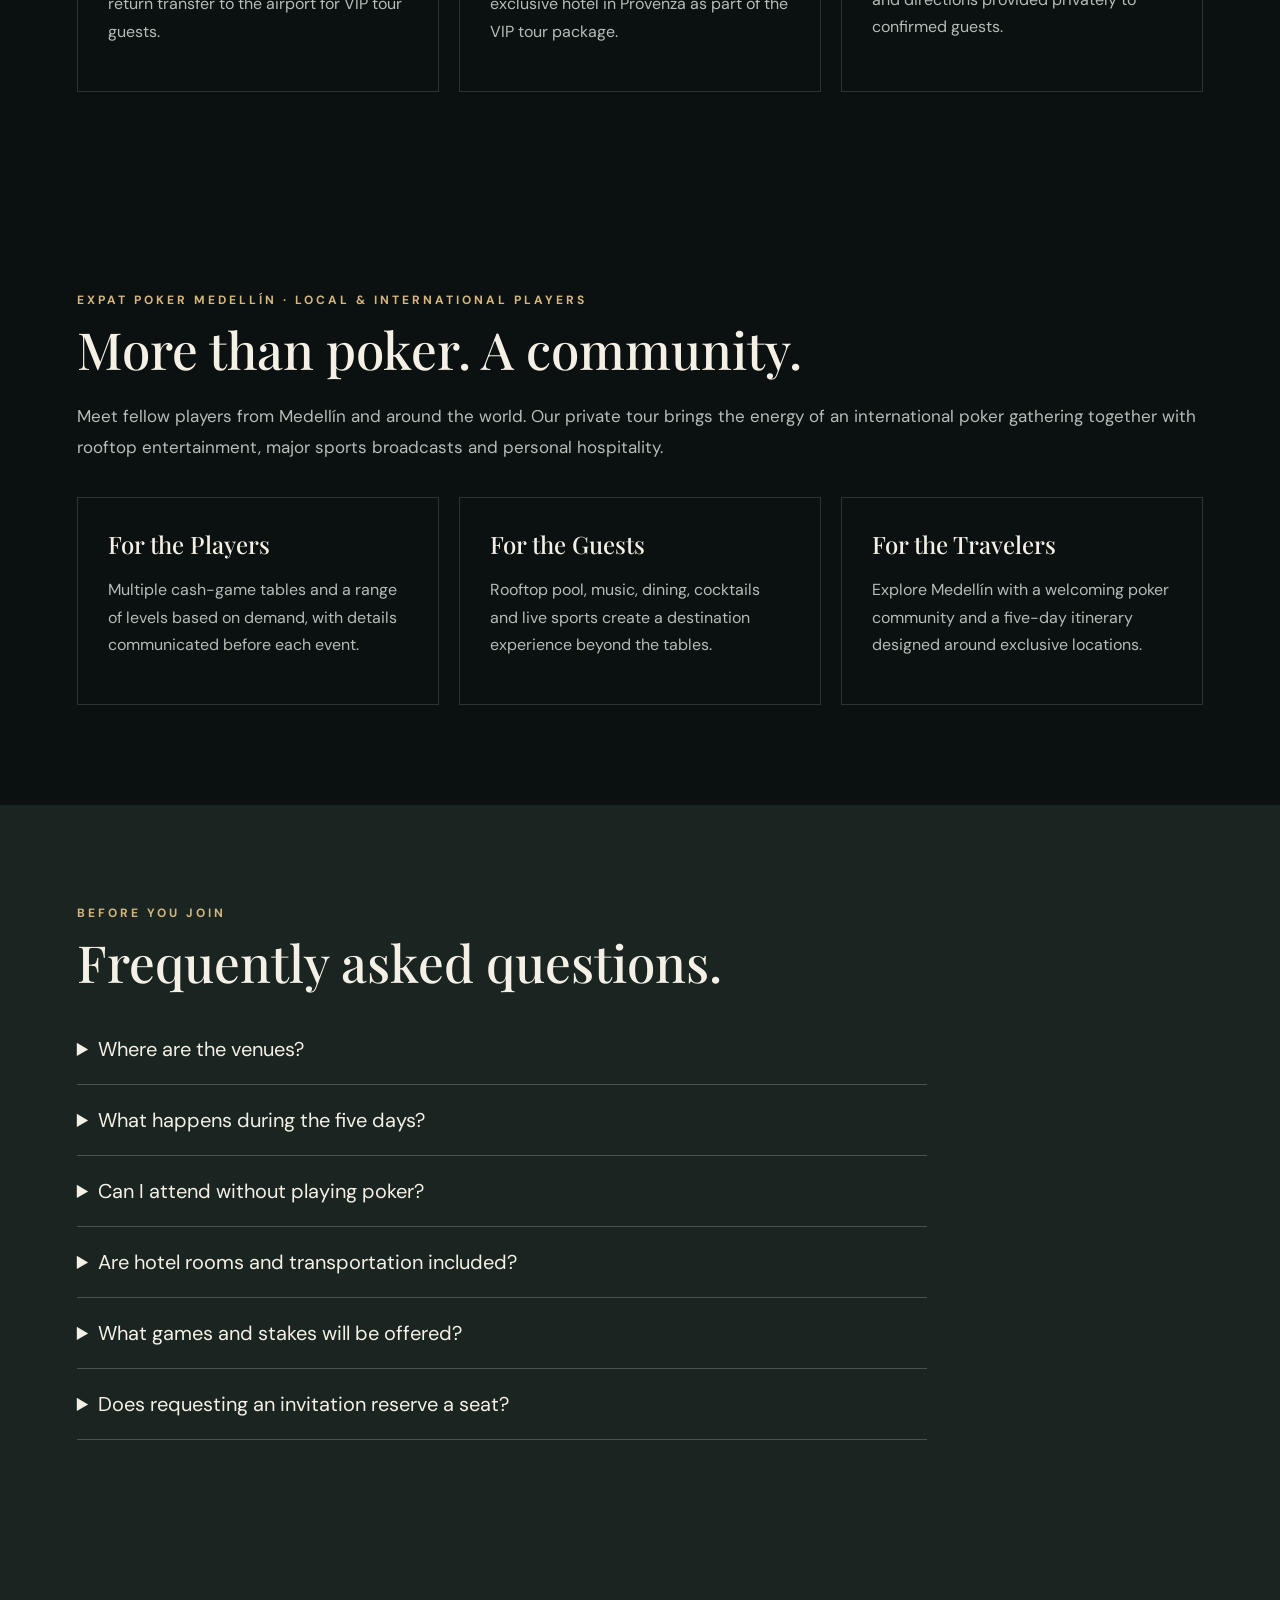
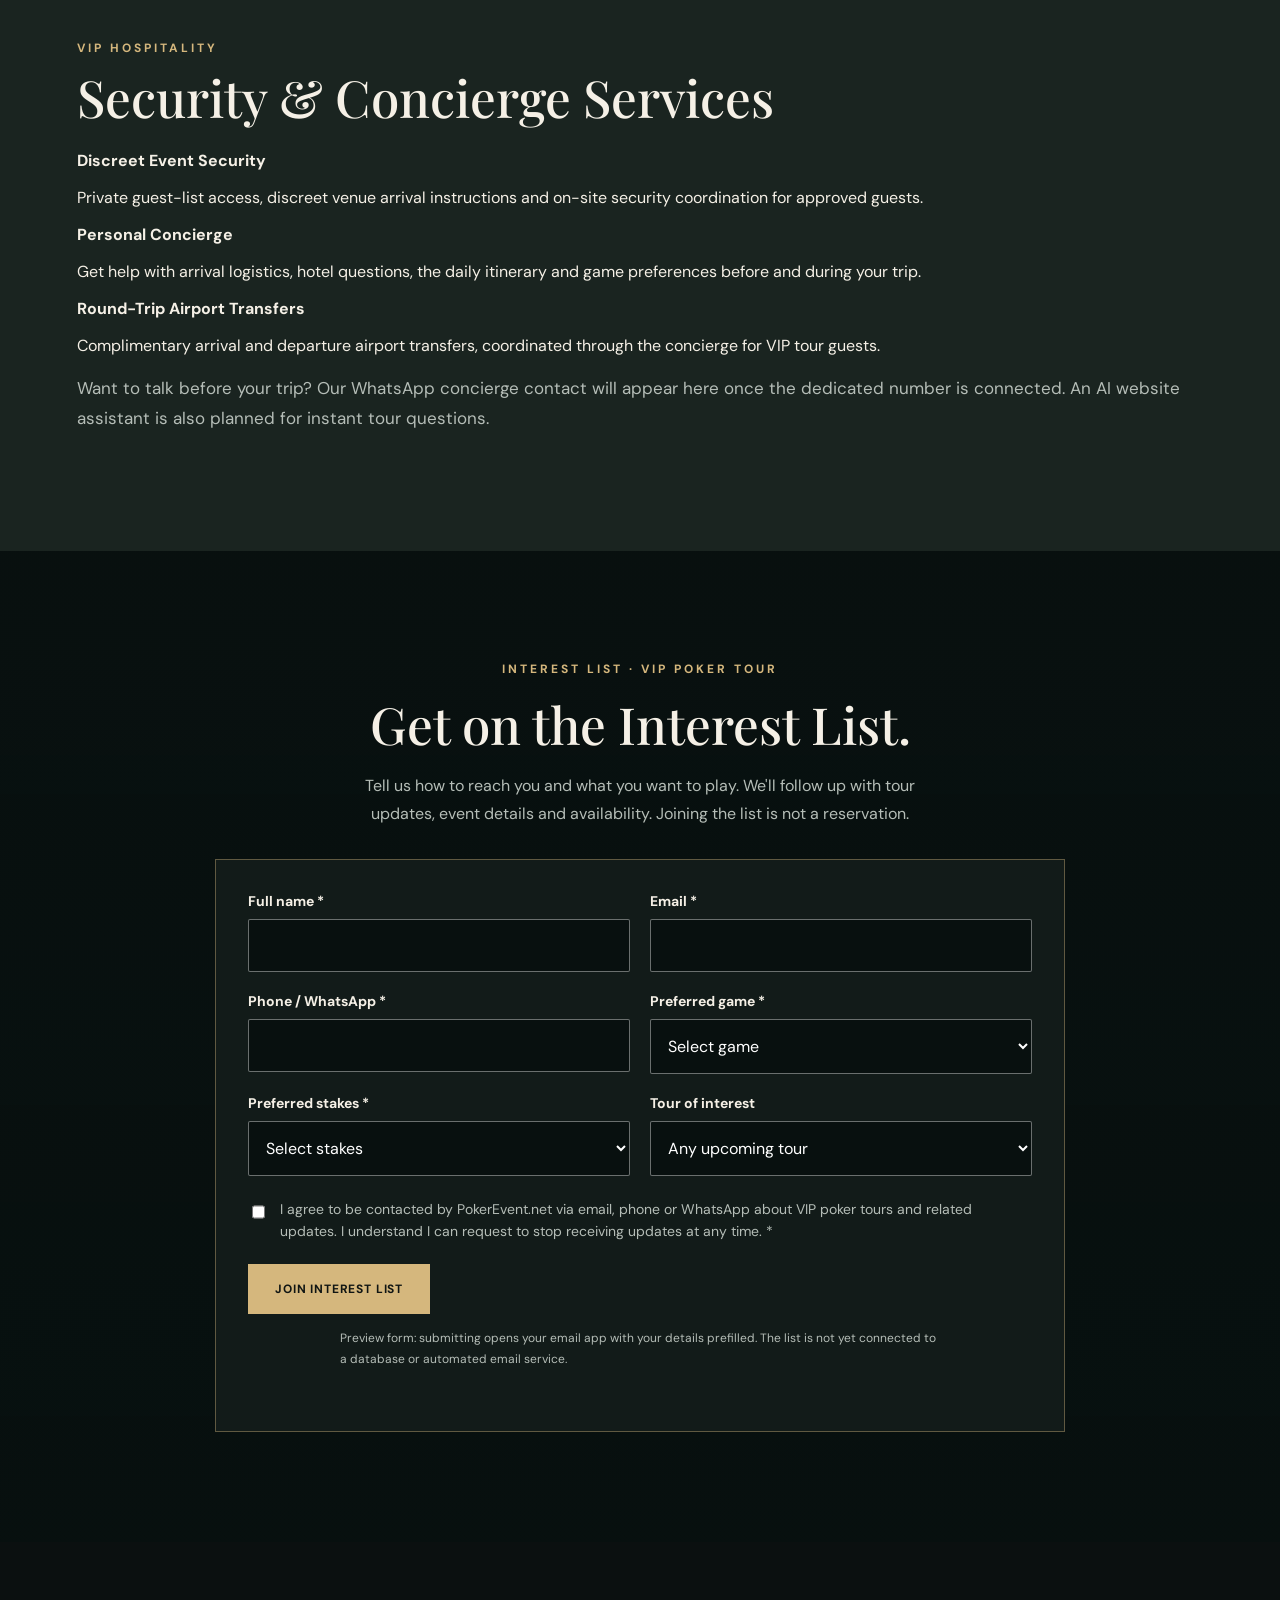
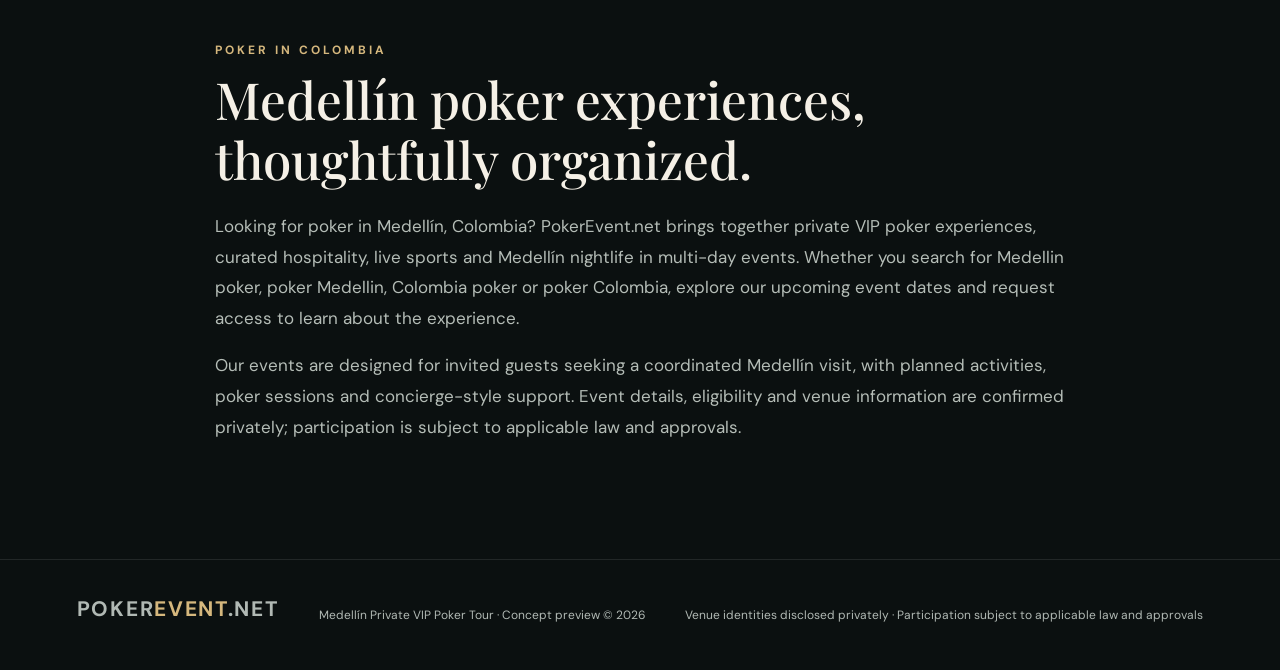
==== commit ab1d3c4f: "Pause bilingual feature until English website finalized" ====
--- a/index.html
+++ b/index.html
@@ -4,7 +4,7 @@
 :root{--bg:#0b1010;--panel:#131b1a;--gold:#d5b77d;--cream:#f5f0e6;--muted:#b5bdb7}*{box-sizing:border-box}html{scroll-behavior:smooth}body{margin:0;background:var(--bg);color:var(--cream);font-family:'DM Sans',Arial,sans-serif}a{color:inherit;text-decoration:none}button{font:inherit}header{position:absolute;top:0;left:0;right:0;z-index:3;display:flex;align-items:center;justify-content:space-between;padding:27px max(6vw,22px);gap:20px}.brand{font-size:21px;font-weight:700;letter-spacing:.08em}.brand span{color:var(--gold)}nav{display:flex;gap:28px;font-size:13px;letter-spacing:.12em;text-transform:uppercase}nav a:hover{color:var(--gold)}.btn{display:inline-flex;align-items:center;justify-content:center;padding:16px 26px;background:var(--gold);color:#101513;border:1px solid var(--gold);font-weight:700;letter-spacing:.07em;text-transform:uppercase;font-size:12px;cursor:pointer}.btn.outline{background:transparent;color:var(--cream);border-color:#ffffff80}.hero{min-height:90vh;position:relative;display:flex;align-items:center;background:linear-gradient(90deg,rgba(6,12,11,.94),rgba(6,12,11,.50) 60%,rgba(6,12,11,.20)),url('https://images.unsplash.com/photo-1514933651103-005eec06c04b?auto=format&fit=crop&w=2200&q=85') center/cover}.hero-content{position:relative;max-width:820px;padding:160px max(6vw,22px) 110px}.eyebrow{color:var(--gold);text-transform:uppercase;letter-spacing:.25em;font-size:12px;font-weight:700}h1,h2,h3{font-family:'Playfair Display',Georgia,serif;font-weight:500}h1{font-size:clamp(50px,6.5vw,100px);line-height:1.06;margin:20px 0}h2{font-size:clamp(35px,4vw,60px);line-height:1.16;margin:12px 0 22px}h3{font-size:28px;margin:8px 0 12px}.lead{font-size:clamp(17px,1.6vw,21px);color:#e3e7df;line-height:1.7;max-width:660px}.actions{display:flex;gap:12px;flex-wrap:wrap;margin-top:32px}.strip{display:grid;grid-template-columns:repeat(3,1fr);background:#1c2522;padding:26px 6vw;gap:20px;border-top:1px solid #ffffff18}.strip div{text-align:center;border-right:1px solid #ffffff26;font-size:13px;letter-spacing:.15em;text-transform:uppercase}.strip div:last-child{border:0}.strip b{display:block;font:500 34px 'Playfair Display',serif;color:var(--gold);letter-spacing:0}.section{padding:100px max(6vw,22px);max-width:1600px;margin:auto}.intro{display:grid;grid-template-columns:1fr 1fr;gap:65px;align-items:center}.intro p,.section-desc{color:var(--muted);font-size:17px;line-height:1.8}.intro img{width:100%;height:520px;object-fit:cover}.gallery{display:grid;grid-template-columns:1.2fr .8fr .8fr;grid-template-rows:245px 245px;gap:12px;margin-top:36px}.gallery figure{margin:0;position:relative;overflow:hidden;background:#1b2926}.gallery figure:first-child{grid-row:span 2}.gallery img{width:100%;height:100%;object-fit:cover;transition:transform .4s}.gallery figure:hover img{transform:scale(1.04)}.gallery figcaption{position:absolute;bottom:0;left:0;right:0;padding:36px 18px 15px;background:linear-gradient(transparent,#000b);font-weight:700}.days{display:grid;grid-template-columns:repeat(3,1fr);gap:20px;margin-top:36px}.day{background:var(--panel);border:1px solid #ffffff13;overflow:hidden}.day img{width:100%;height:260px;object-fit:cover}.day-body{padding:27px}.day p{color:var(--muted);line-height:1.7}.day small{color:var(--gold);font-size:12px;text-transform:uppercase;letter-spacing:.16em}.events{display:grid;grid-template-columns:repeat(2,1fr);gap:17px;margin-top:35px}.event{padding:32px;background:linear-gradient(130deg,#1c2925,#111817);border:1px solid #ffffff20;display:flex;gap:24px;align-items:center}.event .date{min-width:95px;border-right:1px solid #ffffff3a;padding-right:18px;color:var(--gold);font-size:14px;text-transform:uppercase;letter-spacing:.09em}.event .date strong{display:block;font-size:38px;line-height:1.1}.event h3{font-size:24px;margin:0 0 8px}.event p{color:var(--muted);margin:0;font-size:14px}.feature{background:#1a2420}.perks{display:grid;grid-template-columns:repeat(3,1fr);gap:20px;margin-top:35px}.perk{padding:30px;border:1px solid #ffffff24}.perk strong{display:block;font:500 24px 'Playfair Display',serif;margin-bottom:14px}.perk p{color:var(--muted);line-height:1.7}.cta{text-align:center;background:linear-gradient(#07100fbb,#07100fee),url('https://images.unsplash.com/photo-1511512578047-dfb367046420?auto=format&fit=crop&w=1800&q=80') center/cover;padding:110px 20px}.cta h2{max-width:760px;margin:18px auto}.cta p{color:var(--muted);max-width:600px;margin:0 auto 30px;line-height:1.7}footer{display:flex;justify-content:space-between;gap:20px;padding:35px 6vw;color:#b1b9b4;font-size:12px;border-top:1px solid #ffffff18}.note{font-size:12px;color:#99a49d;margin-top:18px;line-height:1.6}.mobile-menu{display:none}@media(max-width:900px){nav{display:none}.intro{grid-template-columns:1fr}.intro img{height:350px}.gallery{grid-template-columns:1fr 1fr;grid-template-rows:200px 200px 200px}.gallery figure:first-child{grid-row:span 2}.days,.perks{grid-template-columns:1fr}.events{grid-template-columns:1fr}}@media(max-width:580px){.hero{min-height:78vh}.hero-content{padding-top:135px}.strip{gap:8px;padding:20px 12px}.strip b{font-size:25px}.strip div{font-size:10px}.section{padding-top:65px;padding-bottom:65px}.gallery{grid-template-columns:1fr 1fr;grid-template-rows:190px 160px 160px}.gallery figure:first-child{grid-column:span 2;grid-row:auto}.event{padding:20px;gap:15px}.event h3{font-size:21px}.event .date{min-width:78px}.event .date strong{font-size:30px}footer{display:block}footer p{margin-bottom:12px}}
 
 .agenda-grid{display:grid;grid-template-columns:repeat(2,minmax(0,1fr));gap:20px;margin-top:35px}.agenda-card{background:var(--panel);border:1px solid #d5b77d45;padding:30px}.agenda-card:last-child{grid-column:1/-1}.agenda-card h3{margin:8px 0 18px}.agenda-card .day-label{color:var(--gold);font-weight:700;letter-spacing:.15em;text-transform:uppercase;font-size:13px}.schedule{list-style:none;padding:0;margin:0}.schedule li{padding:13px 0;border-top:1px solid #ffffff1c;color:#d5ddd6;line-height:1.6}.schedule time{color:var(--gold);font-weight:700;display:inline-block;min-width:84px}.schedule strong{color:var(--cream)}.agenda-meta{color:var(--muted);line-height:1.7}.interest-form{max-width:850px;margin:32px auto 0;text-align:left;background:#121b19;border:1px solid #d5b77d66;padding:32px}.form-grid{display:grid;grid-template-columns:1fr 1fr;gap:20px}.form-field{display:flex;flex-direction:column;gap:9px}.form-field label{font-size:14px;font-weight:700;color:var(--cream)}.form-field input,.form-field select{width:100%;padding:15px 13px;background:#08100f;color:#fff;border:1px solid #ffffff65;border-radius:2px;font:inherit;font-size:16px}.form-field input:focus,.form-field select:focus{outline:2px solid var(--gold)}.consent{display:flex;align-items:flex-start;gap:12px;margin:22px 0;color:var(--muted);line-height:1.6;font-size:14px}.consent input{margin-top:5px;accent-color:var(--gold);width:18px;height:18px}.form-status{margin-top:14px;color:var(--gold);line-height:1.5}@media(max-width:700px){.agenda-grid,.form-grid{grid-template-columns:1fr}.agenda-card:last-child{grid-column:auto}.agenda-card,.interest-form{padding:22px}}
-.photo-story{display:grid;grid-template-columns:repeat(3,minmax(0,1fr));gap:14px;margin:32px 0}.photo-story figure{margin:0;background:#111b18;position:relative;overflow:hidden;border:1px solid #d5b77d33}.photo-story img{display:block;width:100%;height:260px;object-fit:cover;transition:transform .3s}.photo-story figure:hover img{transform:scale(1.04)}.photo-story figcaption{position:absolute;left:0;right:0;bottom:0;padding:35px 16px 15px;background:linear-gradient(transparent,#07100fe8);font-weight:700;font-size:16px}.agenda-card .agenda-photo{display:block;width:calc(100% + 60px);margin:-30px -30px 25px;height:220px;object-fit:cover}.photo-story.two{grid-template-columns:repeat(2,1fr)}@media(max-width:700px){.photo-story,.photo-story.two{grid-template-columns:1fr 1fr}.photo-story img{height:180px}.agenda-card .agenda-photo{width:calc(100% + 44px);margin:-22px -22px 20px;height:180px}}@media(max-width:450px){.photo-story,.photo-story.two{grid-template-columns:1fr}.photo-story img{height:230px}}.hotel-gallery{display:grid;grid-template-columns:repeat(2,minmax(0,1fr));gap:16px;margin:32px 0}.hotel-gallery figure{margin:0;overflow:hidden;border:1px solid #d5b77d66;background:#121a19}.hotel-gallery img{display:block;width:100%;height:320px;object-fit:cover}.hotel-gallery figcaption{padding:13px 16px;color:var(--cream);font-size:15px;font-weight:600}@media(max-width:700px){.hotel-gallery{grid-template-columns:1fr}.hotel-gallery img{height:260px}}</style><script async src="https://www.googletagmanager.com/gtag/js?id=G-R4QEKV4Q7H"></script><script>window.dataLayer=window.dataLayer||[];function gtag(){dataLayer.push(arguments);}gtag('js',new Date());gtag('config','G-R4QEKV4Q7H');</script><meta name="robots" content="index,follow,max-image-preview:large"><meta property="og:type" content="website"><meta property="og:title" content="Medellín VIP Poker Tours & Private Poker Events | PokerEvent.net"><meta property="og:description" content="Discover exclusive five-day VIP poker tours in Medellín, Colombia, featuring private poker games, live sports, rooftop nightlife and curated hospitality."><meta name="twitter:card" content="summary_large_image"><meta name="twitter:title" content="Medellín VIP Poker Tours & Private Poker Events | PokerEvent.net"><meta name="twitter:description" content="Discover exclusive five-day VIP poker tours in Medellín, Colombia, featuring private poker games, live sports, rooftop nightlife and curated hospitality."><script type="application/ld+json">{"@context":"https://schema.org","@type":"WebSite","name":"PokerEvent.net","url":"https://pokerevent.net/","description":"Discover exclusive five-day VIP poker tours in Medellín, Colombia, featuring private poker games, live sports, rooftop nightlife and curated hospitality.","inLanguage":"en"}</script><style>.tour-menu{position:relative;z-index:10}.tour-menu summary{list-style:none;cursor:pointer;white-space:nowrap}.tour-menu summary::-webkit-details-marker{display:none}.tour-menu[open] summary,.tour-menu summary:hover{color:var(--gold)}.tour-menu-links{position:absolute;top:calc(100% + 16px);left:-15px;min-width:260px;background:#131b1a;border:1px solid #d5b77d88;box-shadow:0 12px 28px #0009;padding:9px 0;display:flex;flex-direction:column;gap:0}.tour-menu-links a{display:block;padding:13px 17px;font-size:13px;letter-spacing:.04em;text-transform:none;white-space:nowrap}.tour-menu-links a:hover{background:#26302b;color:var(--gold)}</style><style>header nav{gap:clamp(12px,1.7vw,28px)}header nav a{white-space:nowrap;font-size:clamp(11px,.85vw,14px)}@media(max-width:900px){header nav{display:flex;flex-wrap:wrap;justify-content:center;gap:10px 16px}header{flex-wrap:wrap;justify-content:center;padding:16px 20px}header .brand{margin-right:auto}header>.btn{margin-left:auto}}@media(max-width:580px){header nav{order:3;width:100%;gap:10px 15px}header nav a{font-size:11px}header .brand{font-size:18px}header>.btn{padding:12px;font-size:11px}.hero-content{padding-top:205px}}</style><link rel="icon" type="image/svg+xml" href="/favicon.svg?v=2"><style>header nav a{font-size:clamp(16px,1.2vw,19px)!important;font-weight:700;letter-spacing:.035em}header nav{gap:clamp(12px,1.5vw,24px)}@media(max-width:900px){header nav a{font-size:15px!important}}@media(max-width:580px){header nav a{font-size:14px!important}}</style><style>header .brand{display:flex;align-items:center;flex-shrink:0;line-height:1}header .brand img{filter:none}@media(max-width:650px){header .brand img{width:225px!important;max-height:100px!important}}</style><meta property="og:locale" content="en_US"><meta name="geo.region" content="CO-ANT"><meta name="geo.placename" content="Medellín, Colombia"><script type="application/ld+json">{"@context":"https://schema.org","@type":"Organization","name":"PokerEvent.net","url":"https://pokerevent.net/","description":"Private VIP poker events and curated poker tours in Medellín, Colombia.","areaServed":{"@type":"Place","name":"Medellín, Antioquia, Colombia"}}</script><style>.events .event{display:grid;grid-template-columns:165px minmax(0,1fr);gap:22px;align-items:center}.events .event .date{box-sizing:border-box;min-width:0;width:165px;padding-right:12px;border-right:1px solid #ffffff3a;color:var(--gold);font-size:14px;letter-spacing:0;white-space:normal;overflow:hidden}.events .event .date strong{display:block;font-size:clamp(21px,1.75vw,27px);line-height:1.25;white-space:nowrap;letter-spacing:0}.events .event .date span{display:block;font-size:14px;font-weight:700;letter-spacing:0;margin-top:5px;white-space:nowrap}.events .event>div:last-child{min-width:0}@media(max-width:650px){.events .event{grid-template-columns:1fr;gap:14px}.events .event .date{width:100%;border-right:0;border-bottom:1px solid #ffffff3a;padding:0 0 12px}}</style><link rel="stylesheet" href="/assets/language.css"></head><body>
+.photo-story{display:grid;grid-template-columns:repeat(3,minmax(0,1fr));gap:14px;margin:32px 0}.photo-story figure{margin:0;background:#111b18;position:relative;overflow:hidden;border:1px solid #d5b77d33}.photo-story img{display:block;width:100%;height:260px;object-fit:cover;transition:transform .3s}.photo-story figure:hover img{transform:scale(1.04)}.photo-story figcaption{position:absolute;left:0;right:0;bottom:0;padding:35px 16px 15px;background:linear-gradient(transparent,#07100fe8);font-weight:700;font-size:16px}.agenda-card .agenda-photo{display:block;width:calc(100% + 60px);margin:-30px -30px 25px;height:220px;object-fit:cover}.photo-story.two{grid-template-columns:repeat(2,1fr)}@media(max-width:700px){.photo-story,.photo-story.two{grid-template-columns:1fr 1fr}.photo-story img{height:180px}.agenda-card .agenda-photo{width:calc(100% + 44px);margin:-22px -22px 20px;height:180px}}@media(max-width:450px){.photo-story,.photo-story.two{grid-template-columns:1fr}.photo-story img{height:230px}}.hotel-gallery{display:grid;grid-template-columns:repeat(2,minmax(0,1fr));gap:16px;margin:32px 0}.hotel-gallery figure{margin:0;overflow:hidden;border:1px solid #d5b77d66;background:#121a19}.hotel-gallery img{display:block;width:100%;height:320px;object-fit:cover}.hotel-gallery figcaption{padding:13px 16px;color:var(--cream);font-size:15px;font-weight:600}@media(max-width:700px){.hotel-gallery{grid-template-columns:1fr}.hotel-gallery img{height:260px}}</style><script async src="https://www.googletagmanager.com/gtag/js?id=G-R4QEKV4Q7H"></script><script>window.dataLayer=window.dataLayer||[];function gtag(){dataLayer.push(arguments);}gtag('js',new Date());gtag('config','G-R4QEKV4Q7H');</script><meta name="robots" content="index,follow,max-image-preview:large"><meta property="og:type" content="website"><meta property="og:title" content="Medellín VIP Poker Tours & Private Poker Events | PokerEvent.net"><meta property="og:description" content="Discover exclusive five-day VIP poker tours in Medellín, Colombia, featuring private poker games, live sports, rooftop nightlife and curated hospitality."><meta name="twitter:card" content="summary_large_image"><meta name="twitter:title" content="Medellín VIP Poker Tours & Private Poker Events | PokerEvent.net"><meta name="twitter:description" content="Discover exclusive five-day VIP poker tours in Medellín, Colombia, featuring private poker games, live sports, rooftop nightlife and curated hospitality."><script type="application/ld+json">{"@context":"https://schema.org","@type":"WebSite","name":"PokerEvent.net","url":"https://pokerevent.net/","description":"Discover exclusive five-day VIP poker tours in Medellín, Colombia, featuring private poker games, live sports, rooftop nightlife and curated hospitality.","inLanguage":"en"}</script><style>.tour-menu{position:relative;z-index:10}.tour-menu summary{list-style:none;cursor:pointer;white-space:nowrap}.tour-menu summary::-webkit-details-marker{display:none}.tour-menu[open] summary,.tour-menu summary:hover{color:var(--gold)}.tour-menu-links{position:absolute;top:calc(100% + 16px);left:-15px;min-width:260px;background:#131b1a;border:1px solid #d5b77d88;box-shadow:0 12px 28px #0009;padding:9px 0;display:flex;flex-direction:column;gap:0}.tour-menu-links a{display:block;padding:13px 17px;font-size:13px;letter-spacing:.04em;text-transform:none;white-space:nowrap}.tour-menu-links a:hover{background:#26302b;color:var(--gold)}</style><style>header nav{gap:clamp(12px,1.7vw,28px)}header nav a{white-space:nowrap;font-size:clamp(11px,.85vw,14px)}@media(max-width:900px){header nav{display:flex;flex-wrap:wrap;justify-content:center;gap:10px 16px}header{flex-wrap:wrap;justify-content:center;padding:16px 20px}header .brand{margin-right:auto}header>.btn{margin-left:auto}}@media(max-width:580px){header nav{order:3;width:100%;gap:10px 15px}header nav a{font-size:11px}header .brand{font-size:18px}header>.btn{padding:12px;font-size:11px}.hero-content{padding-top:205px}}</style><link rel="icon" type="image/svg+xml" href="/favicon.svg?v=2"><style>header nav a{font-size:clamp(16px,1.2vw,19px)!important;font-weight:700;letter-spacing:.035em}header nav{gap:clamp(12px,1.5vw,24px)}@media(max-width:900px){header nav a{font-size:15px!important}}@media(max-width:580px){header nav a{font-size:14px!important}}</style><style>header .brand{display:flex;align-items:center;flex-shrink:0;line-height:1}header .brand img{filter:none}@media(max-width:650px){header .brand img{width:225px!important;max-height:100px!important}}</style><meta property="og:locale" content="en_US"><meta name="geo.region" content="CO-ANT"><meta name="geo.placename" content="Medellín, Colombia"><script type="application/ld+json">{"@context":"https://schema.org","@type":"Organization","name":"PokerEvent.net","url":"https://pokerevent.net/","description":"Private VIP poker events and curated poker tours in Medellín, Colombia.","areaServed":{"@type":"Place","name":"Medellín, Antioquia, Colombia"}}</script><style>.events .event{display:grid;grid-template-columns:165px minmax(0,1fr);gap:22px;align-items:center}.events .event .date{box-sizing:border-box;min-width:0;width:165px;padding-right:12px;border-right:1px solid #ffffff3a;color:var(--gold);font-size:14px;letter-spacing:0;white-space:normal;overflow:hidden}.events .event .date strong{display:block;font-size:clamp(21px,1.75vw,27px);line-height:1.25;white-space:nowrap;letter-spacing:0}.events .event .date span{display:block;font-size:14px;font-weight:700;letter-spacing:0;margin-top:5px;white-space:nowrap}.events .event>div:last-child{min-width:0}@media(max-width:650px){.events .event{grid-template-columns:1fr;gap:14px}.events .event .date{width:100%;border-right:0;border-bottom:1px solid #ffffff3a;padding:0 0 12px}}</style></head><body>
 <header><a class="brand" href="/" aria-label="PokerEvent.NET home"><img src="/pokereventlogo.png" alt="POKEREVENT.NET" width="418" height="157" style="display:block;width:clamp(230px,26vw,418px);height:auto;max-height:160px;object-fit:contain;object-position:left center"></a><nav><a href="/ufc-championship/">UFC 334</a><a href="/ufc-fight-night/">UFC 335</a><a href="/nfl-championship/">NFL Championships</a><a href="/super-bowl/">Super Bowl LXI</a></nav><a class="btn" href="#contact">Request Access</a></header>
 <main><section class="hero"><div class="hero-content"><div class="eyebrow">Medellín · Colombia · Invitation-Style Experiences</div><h1>Private. VIP.<br>Poker. Medellín.</h1><p class="lead">Five unforgettable days. Three extraordinary private venues. Legal poker, rooftop luxury, championship sports, and a side of Medellín most visitors never get to see.</p><div class="actions"><a class="btn" href="#events">Explore Upcoming Tours</a><a class="btn outline" href="#experience">Discover the Experience</a></div></div></section>
 <div class="strip"><div><b>5</b>Days of Poker</div><div><b>3</b>Private Venues</div><div><b>4</b>Upcoming Tours</div></div>
@@ -23,4 +23,4 @@
 <section class="section" id="community"><div class="eyebrow">Expat Poker Medellín · Local & international players</div><h2>More than poker. A community.</h2><p class="section-desc">Meet fellow players from Medellín and around the world. Our private tour brings the energy of an international poker gathering together with rooftop entertainment, major sports broadcasts and personal hospitality.</p><div class="perks"><div class="perk"><strong>For the Players</strong><p>Multiple cash-game tables and a range of levels based on demand, with details communicated before each event.</p></div><div class="perk"><strong>For the Guests</strong><p>Rooftop pool, music, dining, cocktails and live sports create a destination experience beyond the tables.</p></div><div class="perk"><strong>For the Travelers</strong><p>Explore Medellín with a welcoming poker community and a five-day itinerary designed around exclusive locations.</p></div></div></section>
 <section class="section feature" id="faq"><div class="eyebrow">Before you join</div><h2>Frequently asked questions.</h2><div style="max-width:850px"><details style="padding:22px 0;border-bottom:1px solid #ffffff35"><summary style="cursor:pointer;font-size:20px">Where are the venues?</summary><p style="color:var(--muted);line-height:1.7">The tour visits three exclusive private locations in Medellín. Venue identities and arrival instructions are shared privately with confirmed participants.</p></details><details style="padding:22px 0;border-bottom:1px solid #ffffff35"><summary style="cursor:pointer;font-size:20px">What happens during the five days?</summary><p style="color:var(--muted);line-height:1.7">Days 1–2 feature rooftop poker, sports and entertainment. Days 3–4 move to a private VIP penthouse. Day 5 concludes at a secret private poker club.</p></details><details style="padding:22px 0;border-bottom:1px solid #ffffff35"><summary style="cursor:pointer;font-size:20px">Can I attend without playing poker?</summary><p style="color:var(--muted);line-height:1.7">We expect some rooftop hospitality and sports experiences to be open to approved non-playing guests. Availability and admission terms will be announced for each tour.</p></details><details style="padding:22px 0;border-bottom:1px solid #ffffff35"><summary style="cursor:pointer;font-size:20px">Are hotel rooms and transportation included?</summary><p style="color:var(--muted);line-height:1.7">The VIP tour package includes complimentary Provenza hotel accommodation and round-trip airport transfers. Exact room and transfer arrangements are provided with your booking.</p></details><details style="padding:22px 0;border-bottom:1px solid #ffffff35"><summary style="cursor:pointer;font-size:20px">What games and stakes will be offered?</summary><p style="color:var(--muted);line-height:1.7">Texas Hold’em and PLO are planned, with requested stakes of 2/5, 5/10, 10/25 and 25/50. Table availability and final stakes depend on player demand and applicable requirements.</p></details><details style="padding:22px 0;border-bottom:1px solid #ffffff35"><summary style="cursor:pointer;font-size:20px">Does requesting an invitation reserve a seat?</summary><p style="color:var(--muted);line-height:1.7">No. An inquiry is not a reservation or guarantee of entry. All participation is subject to confirmation, capacity, age restrictions and applicable law.</p></details></div></section>
 <section class="section feature" id="services"><div class="eyebrow">VIP hospitality</div><h2>Security &amp; Concierge Services</h2><div class="service-grid"><div><strong>Discreet Event Security</strong><p>Private guest-list access, discreet venue arrival instructions and on-site security coordination for approved guests.</p></div><div><strong>Personal Concierge</strong><p>Get help with arrival logistics, hotel questions, the daily itinerary and game preferences before and during your trip.</p></div><div><strong>Round-Trip Airport Transfers</strong><p>Complimentary arrival and departure airport transfers, coordinated through the concierge for VIP tour guests.</p></div></div><p class="section-desc">Want to talk before your trip? Our WhatsApp concierge contact will appear here once the dedicated number is connected. An AI website assistant is also planned for instant tour questions.</p><div id="ai-concierge" aria-label="AI concierge integration placeholder"></div></section><section class="cta" id="contact"><div class="eyebrow">Interest List · VIP Poker Tour</div><h2>Get on the Interest List.</h2><p>Tell us how to reach you and what you want to play. We'll follow up with tour updates, event details and availability. Joining the list is not a reservation.</p><form class="interest-form" id="interest-form"><div class="form-grid"><div class="form-field"><label for="full-name">Full name *</label><input id="full-name" name="name" autocomplete="name" required maxlength="120"></div><div class="form-field"><label for="email">Email *</label><input id="email" name="email" type="email" autocomplete="email" required maxlength="200"></div><div class="form-field"><label for="phone">Phone / WhatsApp *</label><input id="phone" name="phone" type="tel" autocomplete="tel" required maxlength="60"></div><div class="form-field"><label for="game">Preferred game *</label><select id="game" name="game" required><option value="">Select game</option><option>Texas Hold'em</option><option>Pot-Limit Omaha (PLO)</option><option>Both Hold'em and PLO</option></select></div><div class="form-field"><label for="stakes">Preferred stakes *</label><select id="stakes" name="stakes" required><option value="">Select stakes</option><option>2/5</option><option>5/10</option><option>10/25</option><option>25/50</option><option>Other / flexible</option></select></div><div class="form-field"><label for="tour">Tour of interest</label><select id="tour" name="tour"><option>Any upcoming tour</option><option>Nov 13–17, 2026</option><option>Dec 11–15, 2026</option><option>Jan 29–Feb 2, 2027</option><option>Feb 12–16, 2027</option></select></div></div><label class="consent"><input id="consent" type="checkbox" required><span>I agree to be contacted by PokerEvent.net via email, phone or WhatsApp about VIP poker tours and related updates. I understand I can request to stop receiving updates at any time. *</span></label><button class="btn" type="submit">Join Interest List</button><div class="form-status" id="form-status" role="status" aria-live="polite"></div><p class="note">Preview form: submitting opens your email app with your details prefilled. The list is not yet connected to a database or automated email service.</p></form></section></main>
-<section class="section" id="medellin-poker-guide"><div style="max-width:850px;margin:auto"><div class="eyebrow">Poker in Colombia</div><h2>Medellín poker experiences, thoughtfully organized.</h2><p class="section-desc">Looking for poker in Medellín, Colombia? PokerEvent.net brings together private VIP poker experiences, curated hospitality, live sports and Medellín nightlife in multi-day events. Whether you search for Medellin poker, poker Medellin, Colombia poker or poker Colombia, explore our upcoming event dates and request access to learn about the experience.</p><p class="section-desc">Our events are designed for invited guests seeking a coordinated Medellín visit, with planned activities, poker sessions and concierge-style support. Event details, eligibility and venue information are confirmed privately; participation is subject to applicable law and approvals.</p></div></section><footer><div class="brand">POKER<span>EVENT</span>.NET</div><p>Medellín Private VIP Poker Tour · Concept preview © 2026</p><p>Venue identities disclosed privately · Participation subject to applicable law and approvals</p></footer><script>document.getElementById('interest-form').addEventListener('submit',function(e){e.preventDefault();if(!this.reportValidity())return;const v=id=>document.getElementById(id).value;const subject='PokerEvent.net VIP Interest List — '+v('full-name');const body=['New VIP Poker Tour Interest','Name: '+v('full-name'),'Email: '+v('email'),'Phone / WhatsApp: '+v('phone'),'Preferred game: '+v('game'),'Preferred stakes: '+v('stakes'),'Tour: '+v('tour'),'Contact permission: Yes'].join('\n');document.getElementById('form-status').textContent='Your email app should open with your information. Please press Send to submit your interest. This preview does not save your information automatically.';window.location.href='mailto:info@pokerevent.net?subject='+encodeURIComponent(subject)+'&body='+encodeURIComponent(body);});</script><script src="/assets/language.js" defer></script></body></html>+<section class="section" id="medellin-poker-guide"><div style="max-width:850px;margin:auto"><div class="eyebrow">Poker in Colombia</div><h2>Medellín poker experiences, thoughtfully organized.</h2><p class="section-desc">Looking for poker in Medellín, Colombia? PokerEvent.net brings together private VIP poker experiences, curated hospitality, live sports and Medellín nightlife in multi-day events. Whether you search for Medellin poker, poker Medellin, Colombia poker or poker Colombia, explore our upcoming event dates and request access to learn about the experience.</p><p class="section-desc">Our events are designed for invited guests seeking a coordinated Medellín visit, with planned activities, poker sessions and concierge-style support. Event details, eligibility and venue information are confirmed privately; participation is subject to applicable law and approvals.</p></div></section><footer><div class="brand">POKER<span>EVENT</span>.NET</div><p>Medellín Private VIP Poker Tour · Concept preview © 2026</p><p>Venue identities disclosed privately · Participation subject to applicable law and approvals</p></footer><script>document.getElementById('interest-form').addEventListener('submit',function(e){e.preventDefault();if(!this.reportValidity())return;const v=id=>document.getElementById(id).value;const subject='PokerEvent.net VIP Interest List — '+v('full-name');const body=['New VIP Poker Tour Interest','Name: '+v('full-name'),'Email: '+v('email'),'Phone / WhatsApp: '+v('phone'),'Preferred game: '+v('game'),'Preferred stakes: '+v('stakes'),'Tour: '+v('tour'),'Contact permission: Yes'].join('\n');document.getElementById('form-status').textContent='Your email app should open with your information. Please press Send to submit your interest. This preview does not save your information automatically.';window.location.href='mailto:info@pokerevent.net?subject='+encodeURIComponent(subject)+'&body='+encodeURIComponent(body);});</script></body></html>
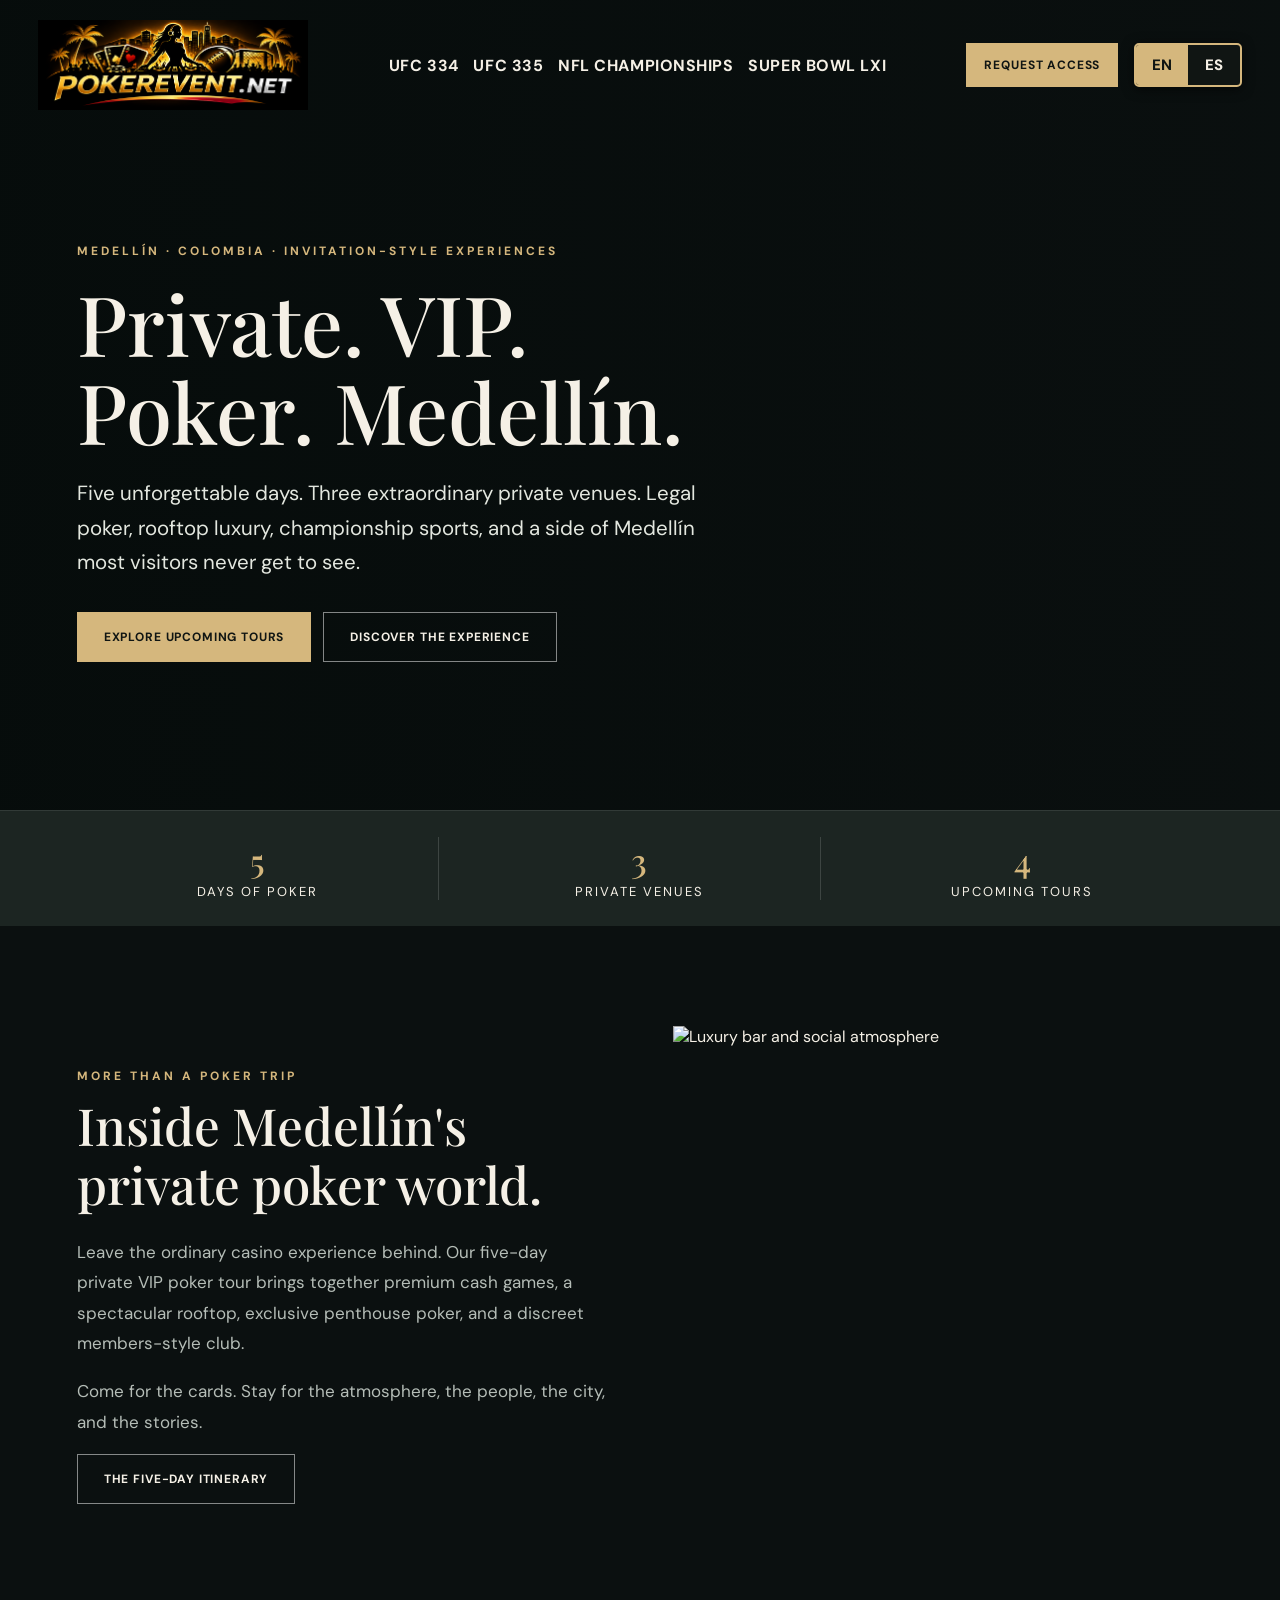
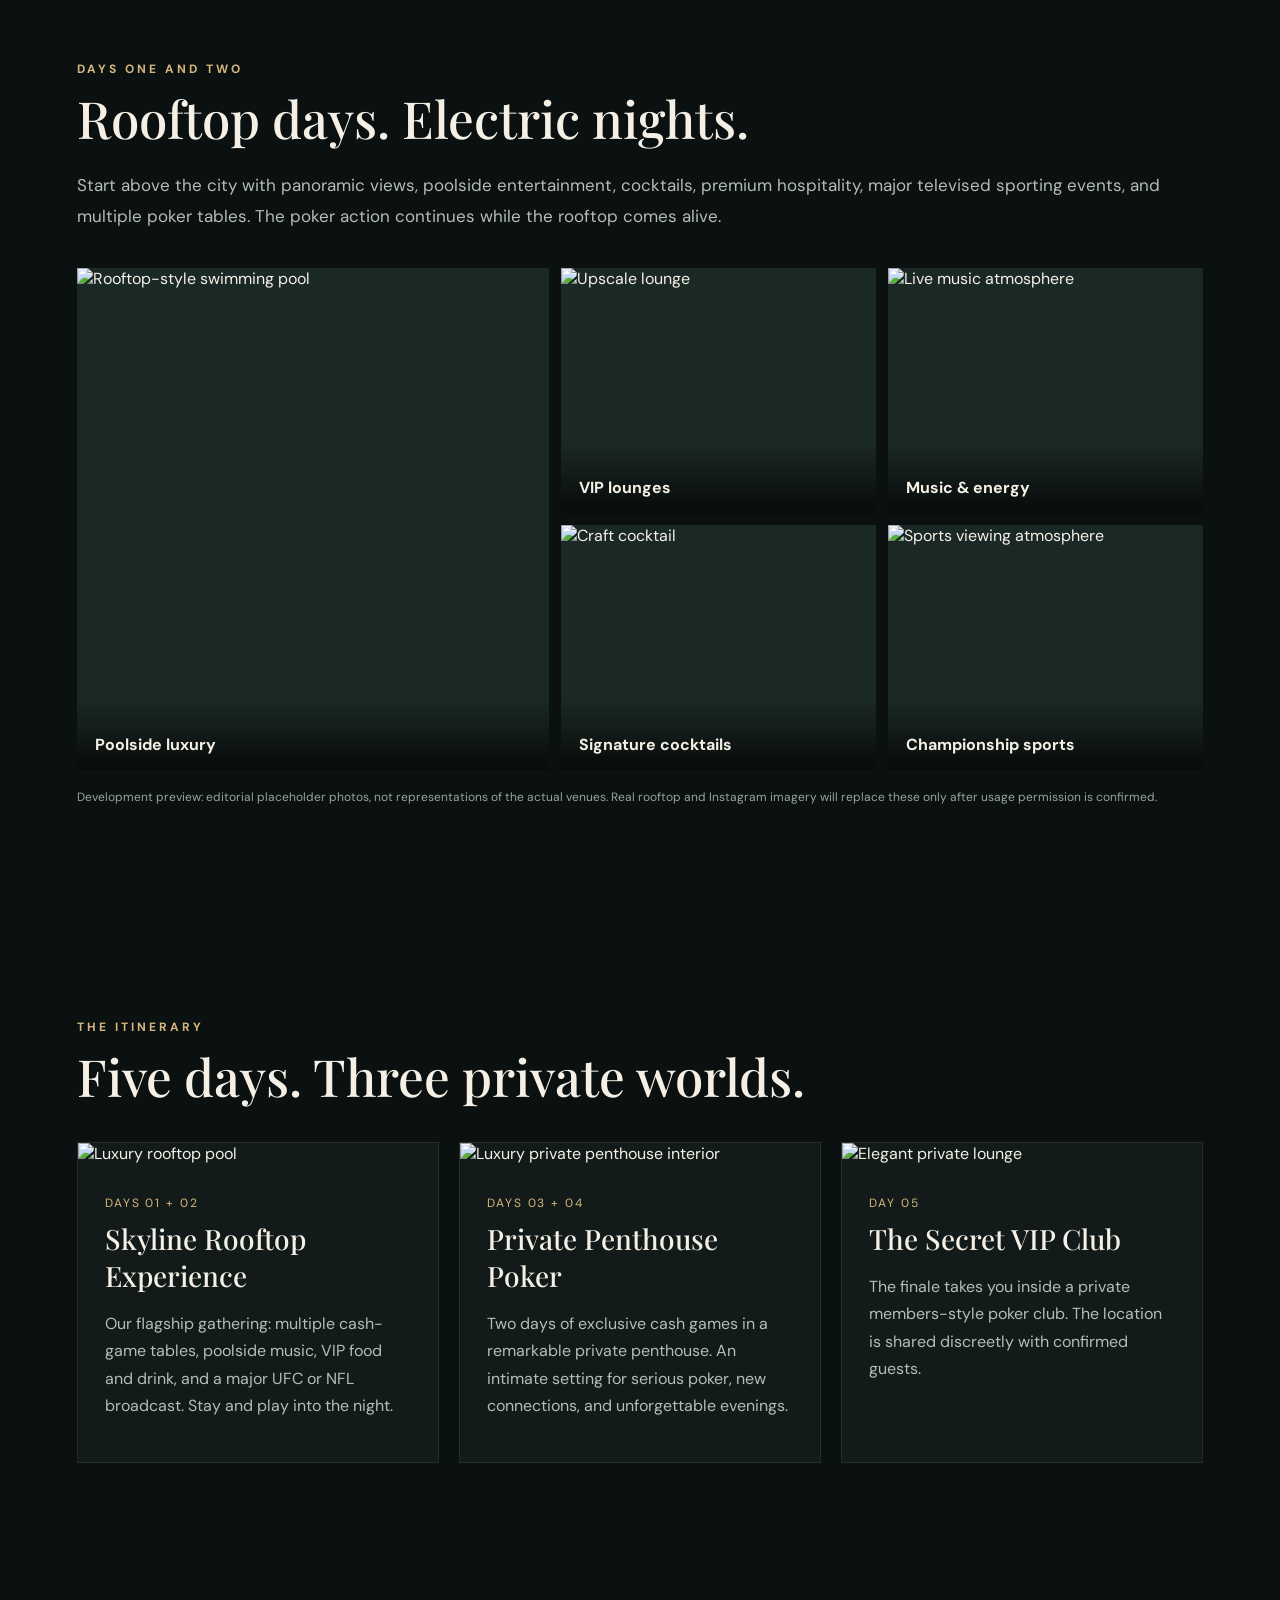
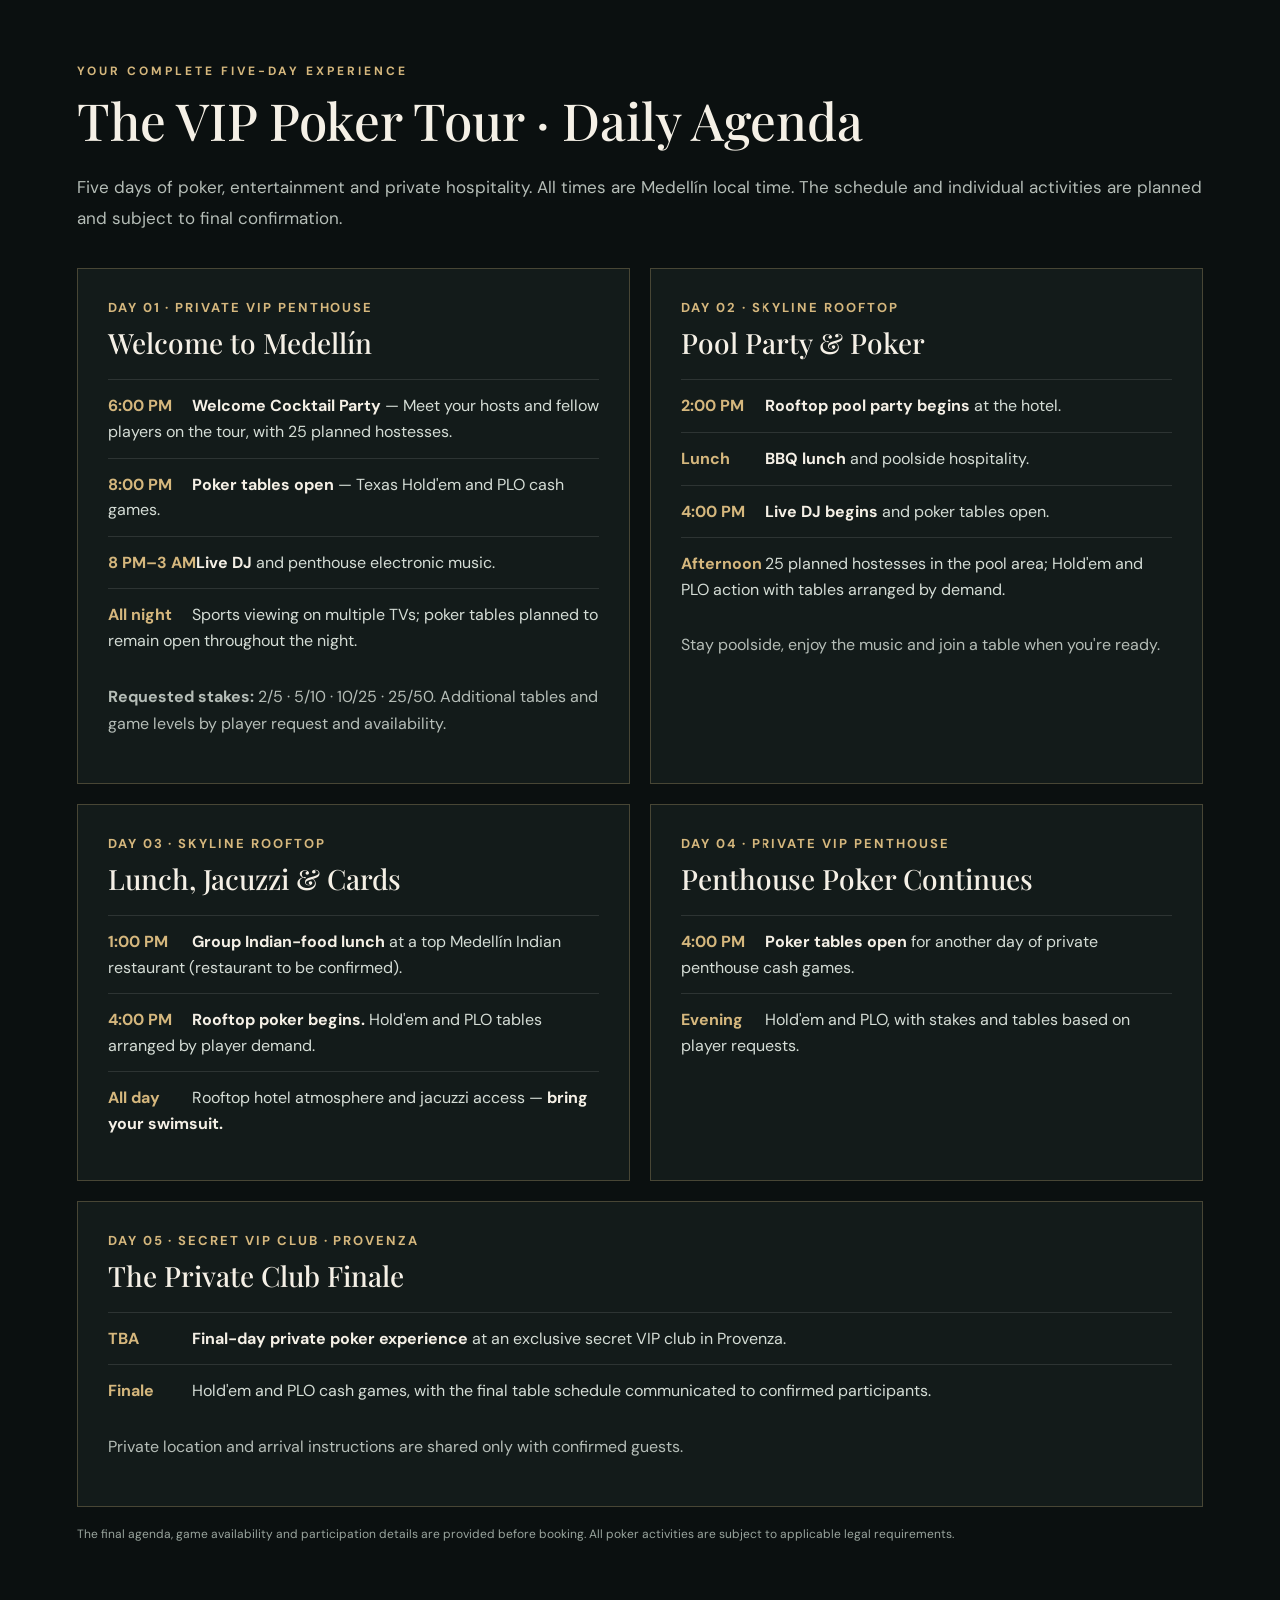
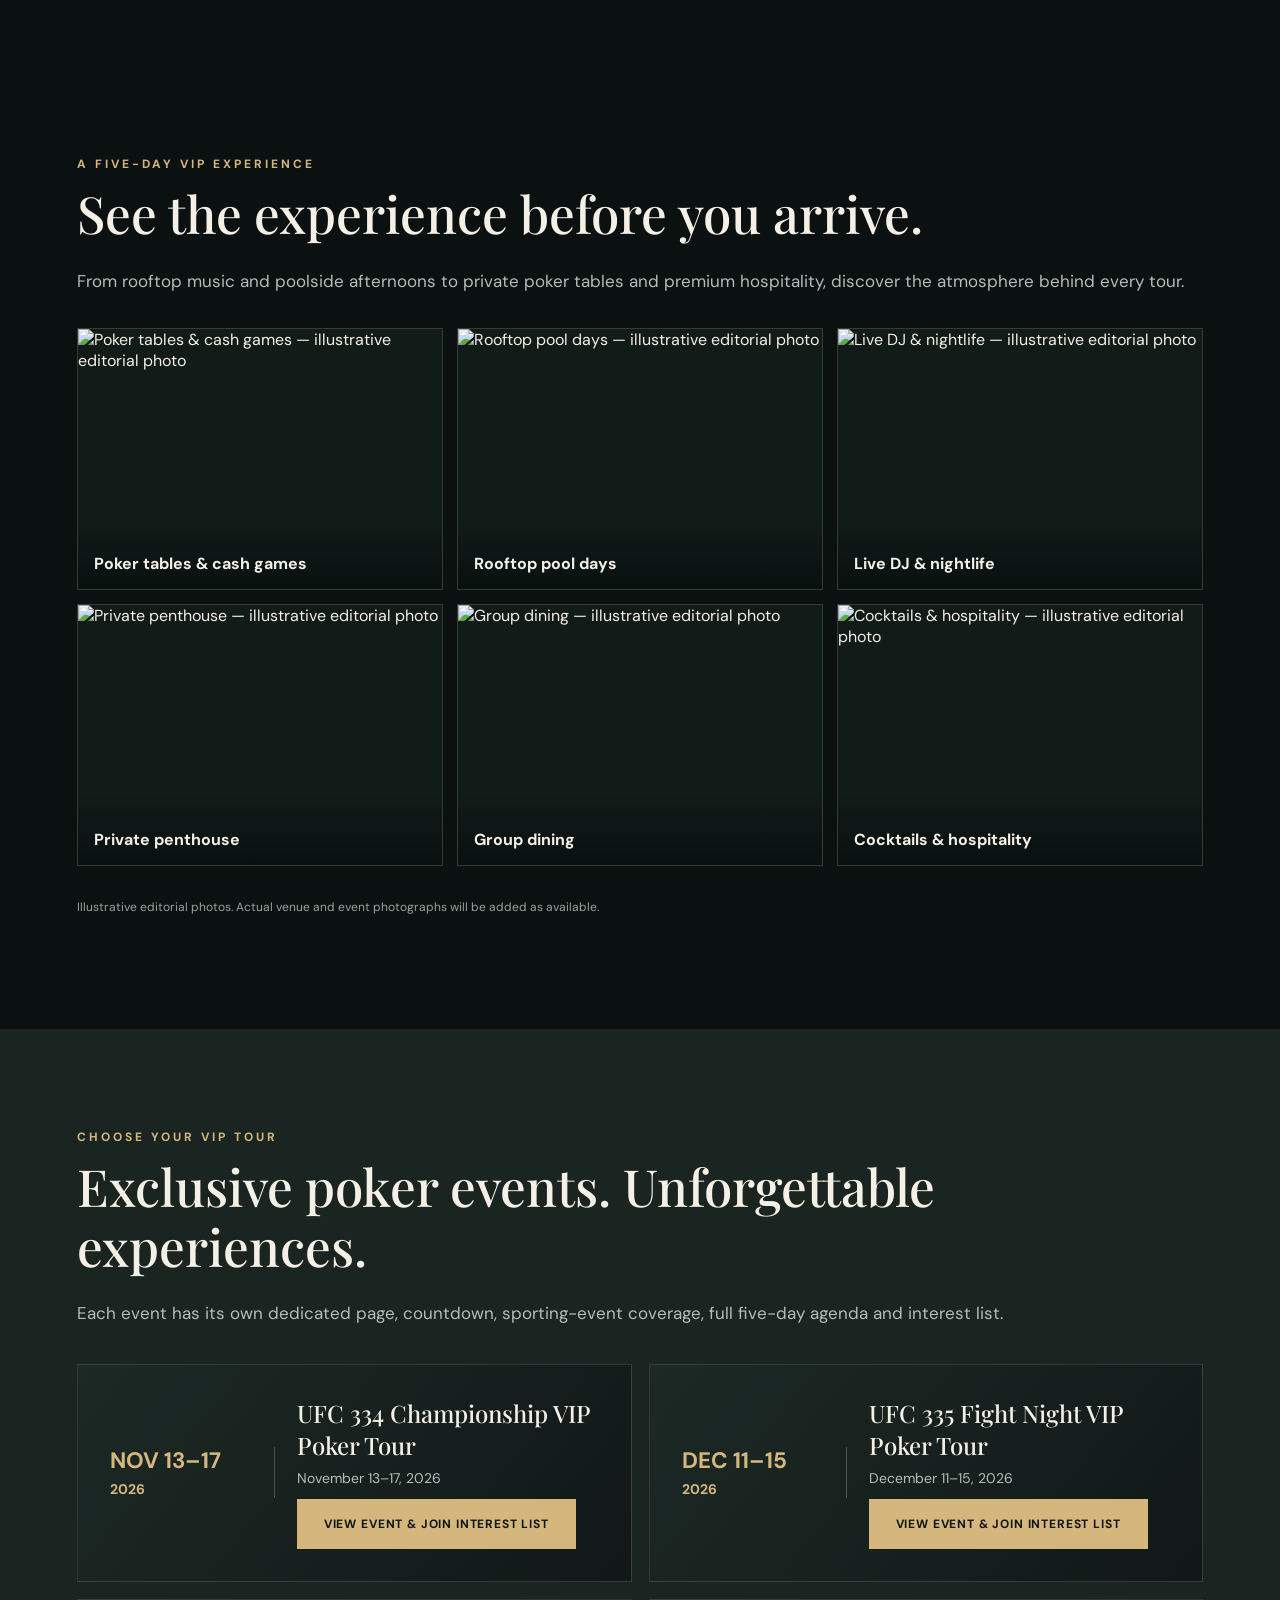
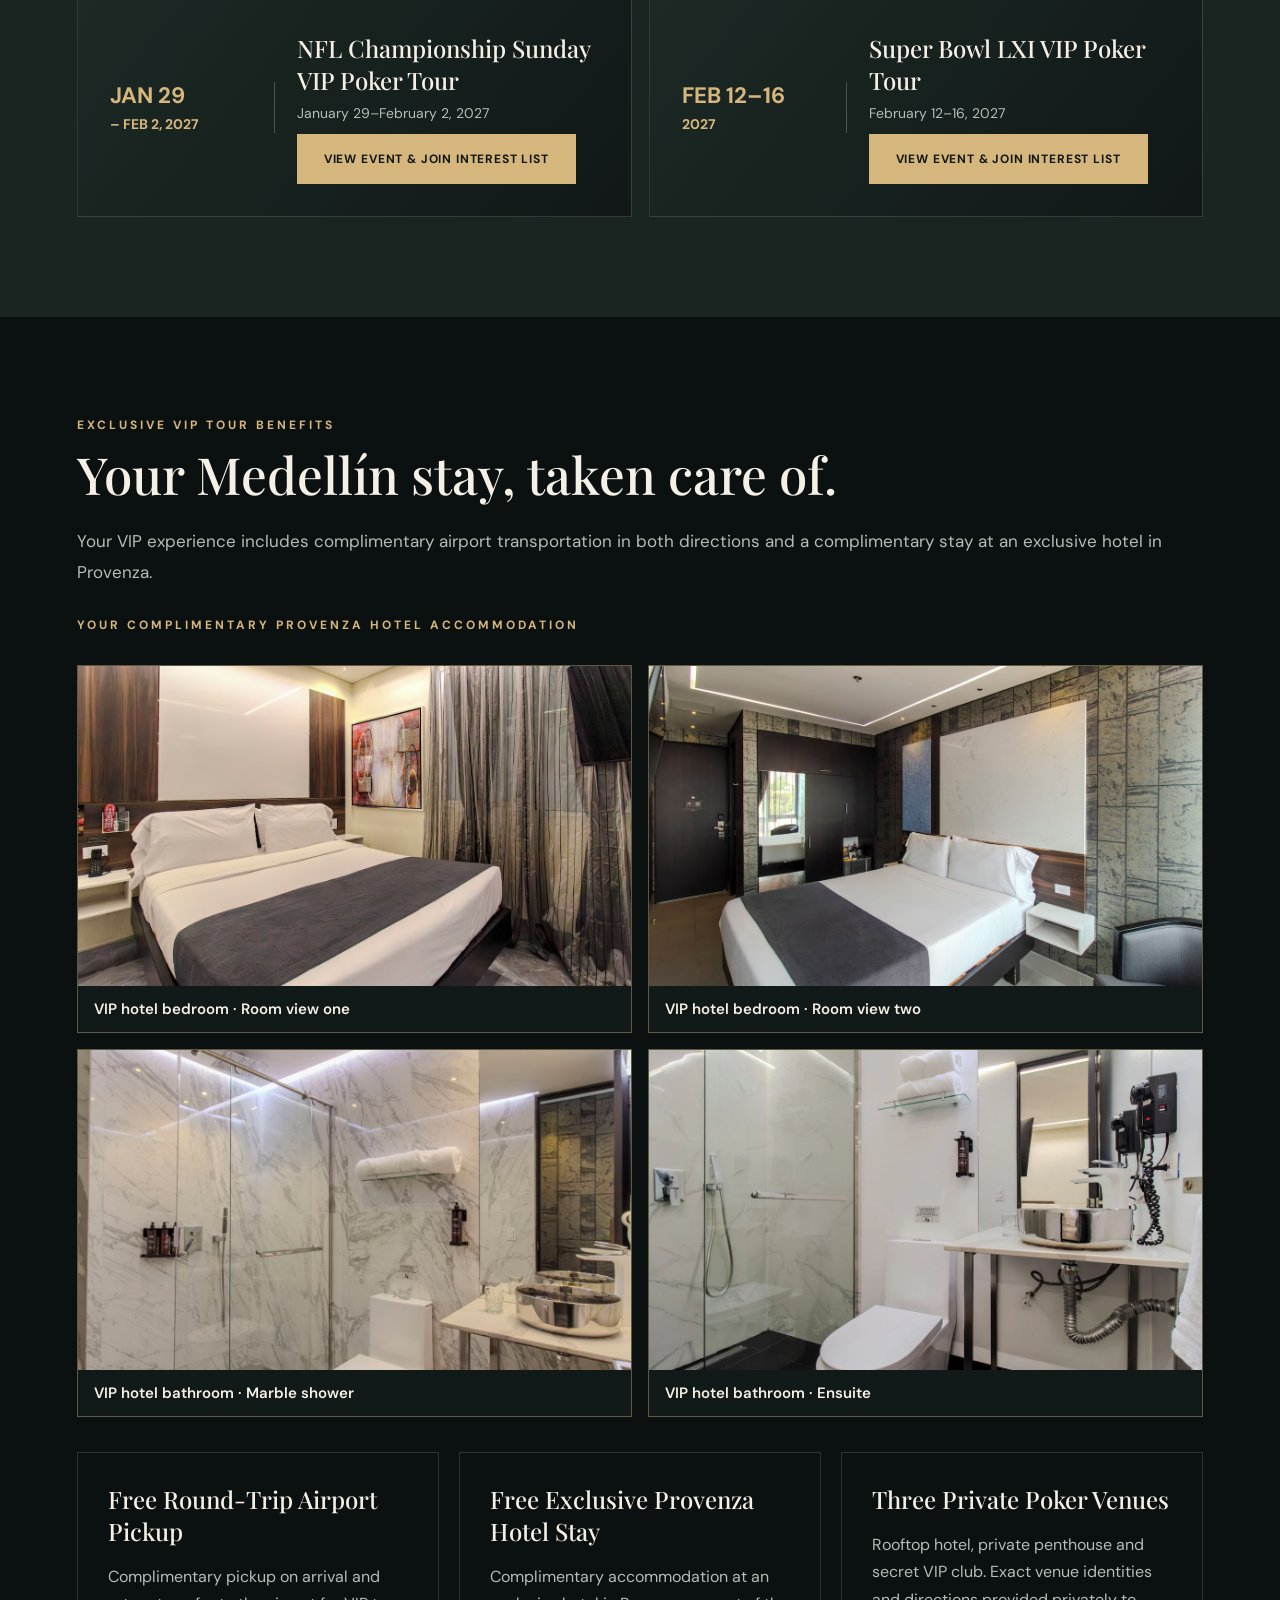
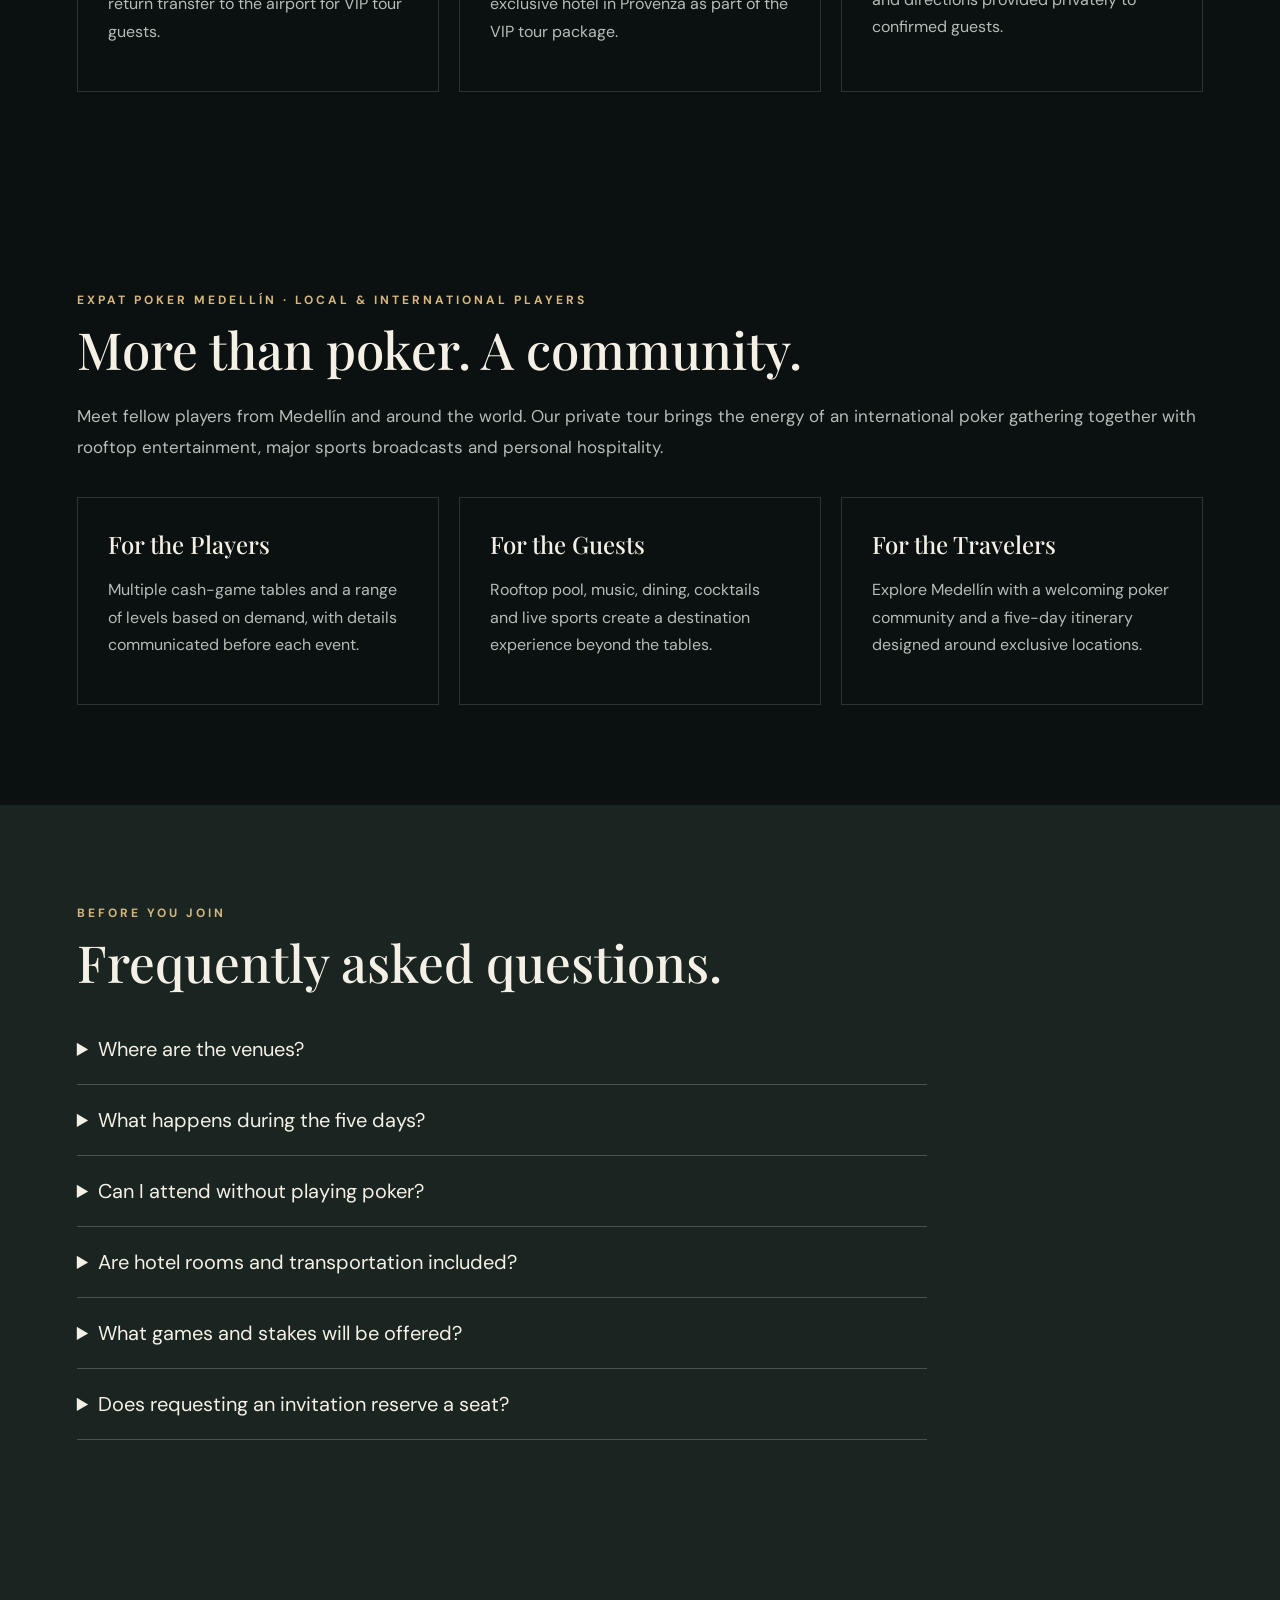
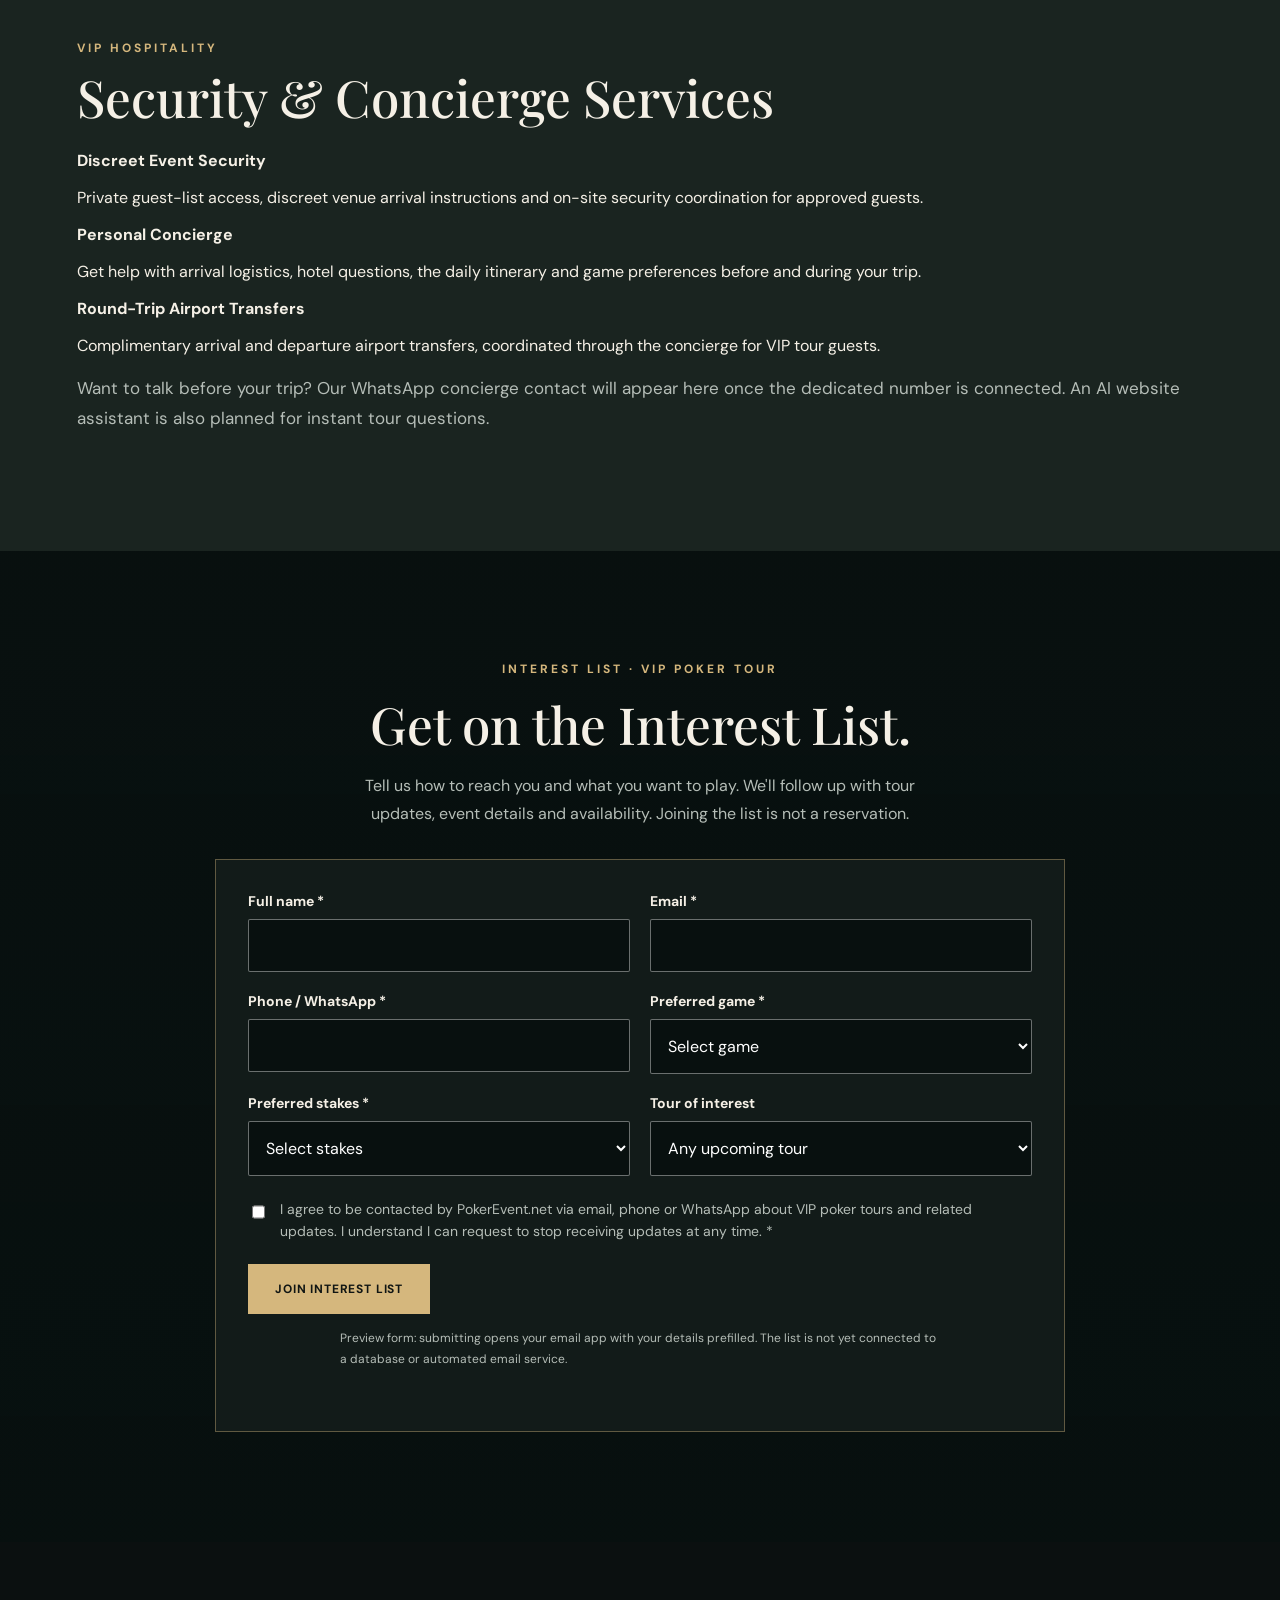
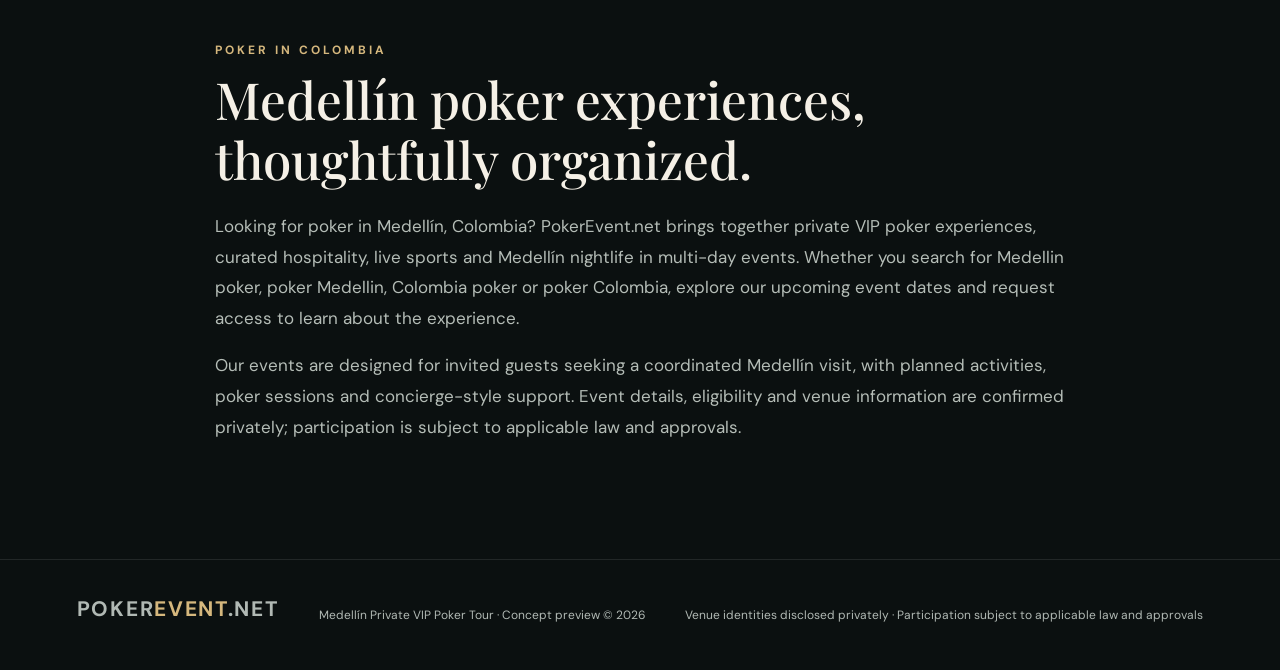
==== commit fa5ec9d2: "Enable EN ES selector and shared non-overlapping header on index.html" ====
--- a/index.html
+++ b/index.html
@@ -4,7 +4,7 @@
 :root{--bg:#0b1010;--panel:#131b1a;--gold:#d5b77d;--cream:#f5f0e6;--muted:#b5bdb7}*{box-sizing:border-box}html{scroll-behavior:smooth}body{margin:0;background:var(--bg);color:var(--cream);font-family:'DM Sans',Arial,sans-serif}a{color:inherit;text-decoration:none}button{font:inherit}header{position:absolute;top:0;left:0;right:0;z-index:3;display:flex;align-items:center;justify-content:space-between;padding:27px max(6vw,22px);gap:20px}.brand{font-size:21px;font-weight:700;letter-spacing:.08em}.brand span{color:var(--gold)}nav{display:flex;gap:28px;font-size:13px;letter-spacing:.12em;text-transform:uppercase}nav a:hover{color:var(--gold)}.btn{display:inline-flex;align-items:center;justify-content:center;padding:16px 26px;background:var(--gold);color:#101513;border:1px solid var(--gold);font-weight:700;letter-spacing:.07em;text-transform:uppercase;font-size:12px;cursor:pointer}.btn.outline{background:transparent;color:var(--cream);border-color:#ffffff80}.hero{min-height:90vh;position:relative;display:flex;align-items:center;background:linear-gradient(90deg,rgba(6,12,11,.94),rgba(6,12,11,.50) 60%,rgba(6,12,11,.20)),url('https://images.unsplash.com/photo-1514933651103-005eec06c04b?auto=format&fit=crop&w=2200&q=85') center/cover}.hero-content{position:relative;max-width:820px;padding:160px max(6vw,22px) 110px}.eyebrow{color:var(--gold);text-transform:uppercase;letter-spacing:.25em;font-size:12px;font-weight:700}h1,h2,h3{font-family:'Playfair Display',Georgia,serif;font-weight:500}h1{font-size:clamp(50px,6.5vw,100px);line-height:1.06;margin:20px 0}h2{font-size:clamp(35px,4vw,60px);line-height:1.16;margin:12px 0 22px}h3{font-size:28px;margin:8px 0 12px}.lead{font-size:clamp(17px,1.6vw,21px);color:#e3e7df;line-height:1.7;max-width:660px}.actions{display:flex;gap:12px;flex-wrap:wrap;margin-top:32px}.strip{display:grid;grid-template-columns:repeat(3,1fr);background:#1c2522;padding:26px 6vw;gap:20px;border-top:1px solid #ffffff18}.strip div{text-align:center;border-right:1px solid #ffffff26;font-size:13px;letter-spacing:.15em;text-transform:uppercase}.strip div:last-child{border:0}.strip b{display:block;font:500 34px 'Playfair Display',serif;color:var(--gold);letter-spacing:0}.section{padding:100px max(6vw,22px);max-width:1600px;margin:auto}.intro{display:grid;grid-template-columns:1fr 1fr;gap:65px;align-items:center}.intro p,.section-desc{color:var(--muted);font-size:17px;line-height:1.8}.intro img{width:100%;height:520px;object-fit:cover}.gallery{display:grid;grid-template-columns:1.2fr .8fr .8fr;grid-template-rows:245px 245px;gap:12px;margin-top:36px}.gallery figure{margin:0;position:relative;overflow:hidden;background:#1b2926}.gallery figure:first-child{grid-row:span 2}.gallery img{width:100%;height:100%;object-fit:cover;transition:transform .4s}.gallery figure:hover img{transform:scale(1.04)}.gallery figcaption{position:absolute;bottom:0;left:0;right:0;padding:36px 18px 15px;background:linear-gradient(transparent,#000b);font-weight:700}.days{display:grid;grid-template-columns:repeat(3,1fr);gap:20px;margin-top:36px}.day{background:var(--panel);border:1px solid #ffffff13;overflow:hidden}.day img{width:100%;height:260px;object-fit:cover}.day-body{padding:27px}.day p{color:var(--muted);line-height:1.7}.day small{color:var(--gold);font-size:12px;text-transform:uppercase;letter-spacing:.16em}.events{display:grid;grid-template-columns:repeat(2,1fr);gap:17px;margin-top:35px}.event{padding:32px;background:linear-gradient(130deg,#1c2925,#111817);border:1px solid #ffffff20;display:flex;gap:24px;align-items:center}.event .date{min-width:95px;border-right:1px solid #ffffff3a;padding-right:18px;color:var(--gold);font-size:14px;text-transform:uppercase;letter-spacing:.09em}.event .date strong{display:block;font-size:38px;line-height:1.1}.event h3{font-size:24px;margin:0 0 8px}.event p{color:var(--muted);margin:0;font-size:14px}.feature{background:#1a2420}.perks{display:grid;grid-template-columns:repeat(3,1fr);gap:20px;margin-top:35px}.perk{padding:30px;border:1px solid #ffffff24}.perk strong{display:block;font:500 24px 'Playfair Display',serif;margin-bottom:14px}.perk p{color:var(--muted);line-height:1.7}.cta{text-align:center;background:linear-gradient(#07100fbb,#07100fee),url('https://images.unsplash.com/photo-1511512578047-dfb367046420?auto=format&fit=crop&w=1800&q=80') center/cover;padding:110px 20px}.cta h2{max-width:760px;margin:18px auto}.cta p{color:var(--muted);max-width:600px;margin:0 auto 30px;line-height:1.7}footer{display:flex;justify-content:space-between;gap:20px;padding:35px 6vw;color:#b1b9b4;font-size:12px;border-top:1px solid #ffffff18}.note{font-size:12px;color:#99a49d;margin-top:18px;line-height:1.6}.mobile-menu{display:none}@media(max-width:900px){nav{display:none}.intro{grid-template-columns:1fr}.intro img{height:350px}.gallery{grid-template-columns:1fr 1fr;grid-template-rows:200px 200px 200px}.gallery figure:first-child{grid-row:span 2}.days,.perks{grid-template-columns:1fr}.events{grid-template-columns:1fr}}@media(max-width:580px){.hero{min-height:78vh}.hero-content{padding-top:135px}.strip{gap:8px;padding:20px 12px}.strip b{font-size:25px}.strip div{font-size:10px}.section{padding-top:65px;padding-bottom:65px}.gallery{grid-template-columns:1fr 1fr;grid-template-rows:190px 160px 160px}.gallery figure:first-child{grid-column:span 2;grid-row:auto}.event{padding:20px;gap:15px}.event h3{font-size:21px}.event .date{min-width:78px}.event .date strong{font-size:30px}footer{display:block}footer p{margin-bottom:12px}}
 
 .agenda-grid{display:grid;grid-template-columns:repeat(2,minmax(0,1fr));gap:20px;margin-top:35px}.agenda-card{background:var(--panel);border:1px solid #d5b77d45;padding:30px}.agenda-card:last-child{grid-column:1/-1}.agenda-card h3{margin:8px 0 18px}.agenda-card .day-label{color:var(--gold);font-weight:700;letter-spacing:.15em;text-transform:uppercase;font-size:13px}.schedule{list-style:none;padding:0;margin:0}.schedule li{padding:13px 0;border-top:1px solid #ffffff1c;color:#d5ddd6;line-height:1.6}.schedule time{color:var(--gold);font-weight:700;display:inline-block;min-width:84px}.schedule strong{color:var(--cream)}.agenda-meta{color:var(--muted);line-height:1.7}.interest-form{max-width:850px;margin:32px auto 0;text-align:left;background:#121b19;border:1px solid #d5b77d66;padding:32px}.form-grid{display:grid;grid-template-columns:1fr 1fr;gap:20px}.form-field{display:flex;flex-direction:column;gap:9px}.form-field label{font-size:14px;font-weight:700;color:var(--cream)}.form-field input,.form-field select{width:100%;padding:15px 13px;background:#08100f;color:#fff;border:1px solid #ffffff65;border-radius:2px;font:inherit;font-size:16px}.form-field input:focus,.form-field select:focus{outline:2px solid var(--gold)}.consent{display:flex;align-items:flex-start;gap:12px;margin:22px 0;color:var(--muted);line-height:1.6;font-size:14px}.consent input{margin-top:5px;accent-color:var(--gold);width:18px;height:18px}.form-status{margin-top:14px;color:var(--gold);line-height:1.5}@media(max-width:700px){.agenda-grid,.form-grid{grid-template-columns:1fr}.agenda-card:last-child{grid-column:auto}.agenda-card,.interest-form{padding:22px}}
-.photo-story{display:grid;grid-template-columns:repeat(3,minmax(0,1fr));gap:14px;margin:32px 0}.photo-story figure{margin:0;background:#111b18;position:relative;overflow:hidden;border:1px solid #d5b77d33}.photo-story img{display:block;width:100%;height:260px;object-fit:cover;transition:transform .3s}.photo-story figure:hover img{transform:scale(1.04)}.photo-story figcaption{position:absolute;left:0;right:0;bottom:0;padding:35px 16px 15px;background:linear-gradient(transparent,#07100fe8);font-weight:700;font-size:16px}.agenda-card .agenda-photo{display:block;width:calc(100% + 60px);margin:-30px -30px 25px;height:220px;object-fit:cover}.photo-story.two{grid-template-columns:repeat(2,1fr)}@media(max-width:700px){.photo-story,.photo-story.two{grid-template-columns:1fr 1fr}.photo-story img{height:180px}.agenda-card .agenda-photo{width:calc(100% + 44px);margin:-22px -22px 20px;height:180px}}@media(max-width:450px){.photo-story,.photo-story.two{grid-template-columns:1fr}.photo-story img{height:230px}}.hotel-gallery{display:grid;grid-template-columns:repeat(2,minmax(0,1fr));gap:16px;margin:32px 0}.hotel-gallery figure{margin:0;overflow:hidden;border:1px solid #d5b77d66;background:#121a19}.hotel-gallery img{display:block;width:100%;height:320px;object-fit:cover}.hotel-gallery figcaption{padding:13px 16px;color:var(--cream);font-size:15px;font-weight:600}@media(max-width:700px){.hotel-gallery{grid-template-columns:1fr}.hotel-gallery img{height:260px}}</style><script async src="https://www.googletagmanager.com/gtag/js?id=G-R4QEKV4Q7H"></script><script>window.dataLayer=window.dataLayer||[];function gtag(){dataLayer.push(arguments);}gtag('js',new Date());gtag('config','G-R4QEKV4Q7H');</script><meta name="robots" content="index,follow,max-image-preview:large"><meta property="og:type" content="website"><meta property="og:title" content="Medellín VIP Poker Tours & Private Poker Events | PokerEvent.net"><meta property="og:description" content="Discover exclusive five-day VIP poker tours in Medellín, Colombia, featuring private poker games, live sports, rooftop nightlife and curated hospitality."><meta name="twitter:card" content="summary_large_image"><meta name="twitter:title" content="Medellín VIP Poker Tours & Private Poker Events | PokerEvent.net"><meta name="twitter:description" content="Discover exclusive five-day VIP poker tours in Medellín, Colombia, featuring private poker games, live sports, rooftop nightlife and curated hospitality."><script type="application/ld+json">{"@context":"https://schema.org","@type":"WebSite","name":"PokerEvent.net","url":"https://pokerevent.net/","description":"Discover exclusive five-day VIP poker tours in Medellín, Colombia, featuring private poker games, live sports, rooftop nightlife and curated hospitality.","inLanguage":"en"}</script><style>.tour-menu{position:relative;z-index:10}.tour-menu summary{list-style:none;cursor:pointer;white-space:nowrap}.tour-menu summary::-webkit-details-marker{display:none}.tour-menu[open] summary,.tour-menu summary:hover{color:var(--gold)}.tour-menu-links{position:absolute;top:calc(100% + 16px);left:-15px;min-width:260px;background:#131b1a;border:1px solid #d5b77d88;box-shadow:0 12px 28px #0009;padding:9px 0;display:flex;flex-direction:column;gap:0}.tour-menu-links a{display:block;padding:13px 17px;font-size:13px;letter-spacing:.04em;text-transform:none;white-space:nowrap}.tour-menu-links a:hover{background:#26302b;color:var(--gold)}</style><style>header nav{gap:clamp(12px,1.7vw,28px)}header nav a{white-space:nowrap;font-size:clamp(11px,.85vw,14px)}@media(max-width:900px){header nav{display:flex;flex-wrap:wrap;justify-content:center;gap:10px 16px}header{flex-wrap:wrap;justify-content:center;padding:16px 20px}header .brand{margin-right:auto}header>.btn{margin-left:auto}}@media(max-width:580px){header nav{order:3;width:100%;gap:10px 15px}header nav a{font-size:11px}header .brand{font-size:18px}header>.btn{padding:12px;font-size:11px}.hero-content{padding-top:205px}}</style><link rel="icon" type="image/svg+xml" href="/favicon.svg?v=2"><style>header nav a{font-size:clamp(16px,1.2vw,19px)!important;font-weight:700;letter-spacing:.035em}header nav{gap:clamp(12px,1.5vw,24px)}@media(max-width:900px){header nav a{font-size:15px!important}}@media(max-width:580px){header nav a{font-size:14px!important}}</style><style>header .brand{display:flex;align-items:center;flex-shrink:0;line-height:1}header .brand img{filter:none}@media(max-width:650px){header .brand img{width:225px!important;max-height:100px!important}}</style><meta property="og:locale" content="en_US"><meta name="geo.region" content="CO-ANT"><meta name="geo.placename" content="Medellín, Colombia"><script type="application/ld+json">{"@context":"https://schema.org","@type":"Organization","name":"PokerEvent.net","url":"https://pokerevent.net/","description":"Private VIP poker events and curated poker tours in Medellín, Colombia.","areaServed":{"@type":"Place","name":"Medellín, Antioquia, Colombia"}}</script><style>.events .event{display:grid;grid-template-columns:165px minmax(0,1fr);gap:22px;align-items:center}.events .event .date{box-sizing:border-box;min-width:0;width:165px;padding-right:12px;border-right:1px solid #ffffff3a;color:var(--gold);font-size:14px;letter-spacing:0;white-space:normal;overflow:hidden}.events .event .date strong{display:block;font-size:clamp(21px,1.75vw,27px);line-height:1.25;white-space:nowrap;letter-spacing:0}.events .event .date span{display:block;font-size:14px;font-weight:700;letter-spacing:0;margin-top:5px;white-space:nowrap}.events .event>div:last-child{min-width:0}@media(max-width:650px){.events .event{grid-template-columns:1fr;gap:14px}.events .event .date{width:100%;border-right:0;border-bottom:1px solid #ffffff3a;padding:0 0 12px}}</style></head><body>
+.photo-story{display:grid;grid-template-columns:repeat(3,minmax(0,1fr));gap:14px;margin:32px 0}.photo-story figure{margin:0;background:#111b18;position:relative;overflow:hidden;border:1px solid #d5b77d33}.photo-story img{display:block;width:100%;height:260px;object-fit:cover;transition:transform .3s}.photo-story figure:hover img{transform:scale(1.04)}.photo-story figcaption{position:absolute;left:0;right:0;bottom:0;padding:35px 16px 15px;background:linear-gradient(transparent,#07100fe8);font-weight:700;font-size:16px}.agenda-card .agenda-photo{display:block;width:calc(100% + 60px);margin:-30px -30px 25px;height:220px;object-fit:cover}.photo-story.two{grid-template-columns:repeat(2,1fr)}@media(max-width:700px){.photo-story,.photo-story.two{grid-template-columns:1fr 1fr}.photo-story img{height:180px}.agenda-card .agenda-photo{width:calc(100% + 44px);margin:-22px -22px 20px;height:180px}}@media(max-width:450px){.photo-story,.photo-story.two{grid-template-columns:1fr}.photo-story img{height:230px}}.hotel-gallery{display:grid;grid-template-columns:repeat(2,minmax(0,1fr));gap:16px;margin:32px 0}.hotel-gallery figure{margin:0;overflow:hidden;border:1px solid #d5b77d66;background:#121a19}.hotel-gallery img{display:block;width:100%;height:320px;object-fit:cover}.hotel-gallery figcaption{padding:13px 16px;color:var(--cream);font-size:15px;font-weight:600}@media(max-width:700px){.hotel-gallery{grid-template-columns:1fr}.hotel-gallery img{height:260px}}</style><script async src="https://www.googletagmanager.com/gtag/js?id=G-R4QEKV4Q7H"></script><script>window.dataLayer=window.dataLayer||[];function gtag(){dataLayer.push(arguments);}gtag('js',new Date());gtag('config','G-R4QEKV4Q7H');</script><meta name="robots" content="index,follow,max-image-preview:large"><meta property="og:type" content="website"><meta property="og:title" content="Medellín VIP Poker Tours & Private Poker Events | PokerEvent.net"><meta property="og:description" content="Discover exclusive five-day VIP poker tours in Medellín, Colombia, featuring private poker games, live sports, rooftop nightlife and curated hospitality."><meta name="twitter:card" content="summary_large_image"><meta name="twitter:title" content="Medellín VIP Poker Tours & Private Poker Events | PokerEvent.net"><meta name="twitter:description" content="Discover exclusive five-day VIP poker tours in Medellín, Colombia, featuring private poker games, live sports, rooftop nightlife and curated hospitality."><script type="application/ld+json">{"@context":"https://schema.org","@type":"WebSite","name":"PokerEvent.net","url":"https://pokerevent.net/","description":"Discover exclusive five-day VIP poker tours in Medellín, Colombia, featuring private poker games, live sports, rooftop nightlife and curated hospitality.","inLanguage":"en"}</script><style>.tour-menu{position:relative;z-index:10}.tour-menu summary{list-style:none;cursor:pointer;white-space:nowrap}.tour-menu summary::-webkit-details-marker{display:none}.tour-menu[open] summary,.tour-menu summary:hover{color:var(--gold)}.tour-menu-links{position:absolute;top:calc(100% + 16px);left:-15px;min-width:260px;background:#131b1a;border:1px solid #d5b77d88;box-shadow:0 12px 28px #0009;padding:9px 0;display:flex;flex-direction:column;gap:0}.tour-menu-links a{display:block;padding:13px 17px;font-size:13px;letter-spacing:.04em;text-transform:none;white-space:nowrap}.tour-menu-links a:hover{background:#26302b;color:var(--gold)}</style><style>header nav{gap:clamp(12px,1.7vw,28px)}header nav a{white-space:nowrap;font-size:clamp(11px,.85vw,14px)}@media(max-width:900px){header nav{display:flex;flex-wrap:wrap;justify-content:center;gap:10px 16px}header{flex-wrap:wrap;justify-content:center;padding:16px 20px}header .brand{margin-right:auto}header>.btn{margin-left:auto}}@media(max-width:580px){header nav{order:3;width:100%;gap:10px 15px}header nav a{font-size:11px}header .brand{font-size:18px}header>.btn{padding:12px;font-size:11px}.hero-content{padding-top:205px}}</style><link rel="icon" type="image/svg+xml" href="/favicon.svg?v=3"><style>header nav a{font-size:clamp(16px,1.2vw,19px)!important;font-weight:700;letter-spacing:.035em}header nav{gap:clamp(12px,1.5vw,24px)}@media(max-width:900px){header nav a{font-size:15px!important}}@media(max-width:580px){header nav a{font-size:14px!important}}</style><style>header .brand{display:flex;align-items:center;flex-shrink:0;line-height:1}header .brand img{filter:none}@media(max-width:650px){header .brand img{width:225px!important;max-height:100px!important}}</style><meta property="og:locale" content="en_US"><meta name="geo.region" content="CO-ANT"><meta name="geo.placename" content="Medellín, Colombia"><script type="application/ld+json">{"@context":"https://schema.org","@type":"Organization","name":"PokerEvent.net","url":"https://pokerevent.net/","description":"Private VIP poker events and curated poker tours in Medellín, Colombia.","areaServed":{"@type":"Place","name":"Medellín, Antioquia, Colombia"}}</script><style>.events .event{display:grid;grid-template-columns:165px minmax(0,1fr);gap:22px;align-items:center}.events .event .date{box-sizing:border-box;min-width:0;width:165px;padding-right:12px;border-right:1px solid #ffffff3a;color:var(--gold);font-size:14px;letter-spacing:0;white-space:normal;overflow:hidden}.events .event .date strong{display:block;font-size:clamp(21px,1.75vw,27px);line-height:1.25;white-space:nowrap;letter-spacing:0}.events .event .date span{display:block;font-size:14px;font-weight:700;letter-spacing:0;margin-top:5px;white-space:nowrap}.events .event>div:last-child{min-width:0}@media(max-width:650px){.events .event{grid-template-columns:1fr;gap:14px}.events .event .date{width:100%;border-right:0;border-bottom:1px solid #ffffff3a;padding:0 0 12px}}</style><link rel="stylesheet" href="/assets/site-header.css?v=1"></head><body>
 <header><a class="brand" href="/" aria-label="PokerEvent.NET home"><img src="/pokereventlogo.png" alt="POKEREVENT.NET" width="418" height="157" style="display:block;width:clamp(230px,26vw,418px);height:auto;max-height:160px;object-fit:contain;object-position:left center"></a><nav><a href="/ufc-championship/">UFC 334</a><a href="/ufc-fight-night/">UFC 335</a><a href="/nfl-championship/">NFL Championships</a><a href="/super-bowl/">Super Bowl LXI</a></nav><a class="btn" href="#contact">Request Access</a></header>
 <main><section class="hero"><div class="hero-content"><div class="eyebrow">Medellín · Colombia · Invitation-Style Experiences</div><h1>Private. VIP.<br>Poker. Medellín.</h1><p class="lead">Five unforgettable days. Three extraordinary private venues. Legal poker, rooftop luxury, championship sports, and a side of Medellín most visitors never get to see.</p><div class="actions"><a class="btn" href="#events">Explore Upcoming Tours</a><a class="btn outline" href="#experience">Discover the Experience</a></div></div></section>
 <div class="strip"><div><b>5</b>Days of Poker</div><div><b>3</b>Private Venues</div><div><b>4</b>Upcoming Tours</div></div>
@@ -23,4 +23,4 @@
 <section class="section" id="community"><div class="eyebrow">Expat Poker Medellín · Local & international players</div><h2>More than poker. A community.</h2><p class="section-desc">Meet fellow players from Medellín and around the world. Our private tour brings the energy of an international poker gathering together with rooftop entertainment, major sports broadcasts and personal hospitality.</p><div class="perks"><div class="perk"><strong>For the Players</strong><p>Multiple cash-game tables and a range of levels based on demand, with details communicated before each event.</p></div><div class="perk"><strong>For the Guests</strong><p>Rooftop pool, music, dining, cocktails and live sports create a destination experience beyond the tables.</p></div><div class="perk"><strong>For the Travelers</strong><p>Explore Medellín with a welcoming poker community and a five-day itinerary designed around exclusive locations.</p></div></div></section>
 <section class="section feature" id="faq"><div class="eyebrow">Before you join</div><h2>Frequently asked questions.</h2><div style="max-width:850px"><details style="padding:22px 0;border-bottom:1px solid #ffffff35"><summary style="cursor:pointer;font-size:20px">Where are the venues?</summary><p style="color:var(--muted);line-height:1.7">The tour visits three exclusive private locations in Medellín. Venue identities and arrival instructions are shared privately with confirmed participants.</p></details><details style="padding:22px 0;border-bottom:1px solid #ffffff35"><summary style="cursor:pointer;font-size:20px">What happens during the five days?</summary><p style="color:var(--muted);line-height:1.7">Days 1–2 feature rooftop poker, sports and entertainment. Days 3–4 move to a private VIP penthouse. Day 5 concludes at a secret private poker club.</p></details><details style="padding:22px 0;border-bottom:1px solid #ffffff35"><summary style="cursor:pointer;font-size:20px">Can I attend without playing poker?</summary><p style="color:var(--muted);line-height:1.7">We expect some rooftop hospitality and sports experiences to be open to approved non-playing guests. Availability and admission terms will be announced for each tour.</p></details><details style="padding:22px 0;border-bottom:1px solid #ffffff35"><summary style="cursor:pointer;font-size:20px">Are hotel rooms and transportation included?</summary><p style="color:var(--muted);line-height:1.7">The VIP tour package includes complimentary Provenza hotel accommodation and round-trip airport transfers. Exact room and transfer arrangements are provided with your booking.</p></details><details style="padding:22px 0;border-bottom:1px solid #ffffff35"><summary style="cursor:pointer;font-size:20px">What games and stakes will be offered?</summary><p style="color:var(--muted);line-height:1.7">Texas Hold’em and PLO are planned, with requested stakes of 2/5, 5/10, 10/25 and 25/50. Table availability and final stakes depend on player demand and applicable requirements.</p></details><details style="padding:22px 0;border-bottom:1px solid #ffffff35"><summary style="cursor:pointer;font-size:20px">Does requesting an invitation reserve a seat?</summary><p style="color:var(--muted);line-height:1.7">No. An inquiry is not a reservation or guarantee of entry. All participation is subject to confirmation, capacity, age restrictions and applicable law.</p></details></div></section>
 <section class="section feature" id="services"><div class="eyebrow">VIP hospitality</div><h2>Security &amp; Concierge Services</h2><div class="service-grid"><div><strong>Discreet Event Security</strong><p>Private guest-list access, discreet venue arrival instructions and on-site security coordination for approved guests.</p></div><div><strong>Personal Concierge</strong><p>Get help with arrival logistics, hotel questions, the daily itinerary and game preferences before and during your trip.</p></div><div><strong>Round-Trip Airport Transfers</strong><p>Complimentary arrival and departure airport transfers, coordinated through the concierge for VIP tour guests.</p></div></div><p class="section-desc">Want to talk before your trip? Our WhatsApp concierge contact will appear here once the dedicated number is connected. An AI website assistant is also planned for instant tour questions.</p><div id="ai-concierge" aria-label="AI concierge integration placeholder"></div></section><section class="cta" id="contact"><div class="eyebrow">Interest List · VIP Poker Tour</div><h2>Get on the Interest List.</h2><p>Tell us how to reach you and what you want to play. We'll follow up with tour updates, event details and availability. Joining the list is not a reservation.</p><form class="interest-form" id="interest-form"><div class="form-grid"><div class="form-field"><label for="full-name">Full name *</label><input id="full-name" name="name" autocomplete="name" required maxlength="120"></div><div class="form-field"><label for="email">Email *</label><input id="email" name="email" type="email" autocomplete="email" required maxlength="200"></div><div class="form-field"><label for="phone">Phone / WhatsApp *</label><input id="phone" name="phone" type="tel" autocomplete="tel" required maxlength="60"></div><div class="form-field"><label for="game">Preferred game *</label><select id="game" name="game" required><option value="">Select game</option><option>Texas Hold'em</option><option>Pot-Limit Omaha (PLO)</option><option>Both Hold'em and PLO</option></select></div><div class="form-field"><label for="stakes">Preferred stakes *</label><select id="stakes" name="stakes" required><option value="">Select stakes</option><option>2/5</option><option>5/10</option><option>10/25</option><option>25/50</option><option>Other / flexible</option></select></div><div class="form-field"><label for="tour">Tour of interest</label><select id="tour" name="tour"><option>Any upcoming tour</option><option>Nov 13–17, 2026</option><option>Dec 11–15, 2026</option><option>Jan 29–Feb 2, 2027</option><option>Feb 12–16, 2027</option></select></div></div><label class="consent"><input id="consent" type="checkbox" required><span>I agree to be contacted by PokerEvent.net via email, phone or WhatsApp about VIP poker tours and related updates. I understand I can request to stop receiving updates at any time. *</span></label><button class="btn" type="submit">Join Interest List</button><div class="form-status" id="form-status" role="status" aria-live="polite"></div><p class="note">Preview form: submitting opens your email app with your details prefilled. The list is not yet connected to a database or automated email service.</p></form></section></main>
-<section class="section" id="medellin-poker-guide"><div style="max-width:850px;margin:auto"><div class="eyebrow">Poker in Colombia</div><h2>Medellín poker experiences, thoughtfully organized.</h2><p class="section-desc">Looking for poker in Medellín, Colombia? PokerEvent.net brings together private VIP poker experiences, curated hospitality, live sports and Medellín nightlife in multi-day events. Whether you search for Medellin poker, poker Medellin, Colombia poker or poker Colombia, explore our upcoming event dates and request access to learn about the experience.</p><p class="section-desc">Our events are designed for invited guests seeking a coordinated Medellín visit, with planned activities, poker sessions and concierge-style support. Event details, eligibility and venue information are confirmed privately; participation is subject to applicable law and approvals.</p></div></section><footer><div class="brand">POKER<span>EVENT</span>.NET</div><p>Medellín Private VIP Poker Tour · Concept preview © 2026</p><p>Venue identities disclosed privately · Participation subject to applicable law and approvals</p></footer><script>document.getElementById('interest-form').addEventListener('submit',function(e){e.preventDefault();if(!this.reportValidity())return;const v=id=>document.getElementById(id).value;const subject='PokerEvent.net VIP Interest List — '+v('full-name');const body=['New VIP Poker Tour Interest','Name: '+v('full-name'),'Email: '+v('email'),'Phone / WhatsApp: '+v('phone'),'Preferred game: '+v('game'),'Preferred stakes: '+v('stakes'),'Tour: '+v('tour'),'Contact permission: Yes'].join('\n');document.getElementById('form-status').textContent='Your email app should open with your information. Please press Send to submit your interest. This preview does not save your information automatically.';window.location.href='mailto:info@pokerevent.net?subject='+encodeURIComponent(subject)+'&body='+encodeURIComponent(body);});</script></body></html>+<section class="section" id="medellin-poker-guide"><div style="max-width:850px;margin:auto"><div class="eyebrow">Poker in Colombia</div><h2>Medellín poker experiences, thoughtfully organized.</h2><p class="section-desc">Looking for poker in Medellín, Colombia? PokerEvent.net brings together private VIP poker experiences, curated hospitality, live sports and Medellín nightlife in multi-day events. Whether you search for Medellin poker, poker Medellin, Colombia poker or poker Colombia, explore our upcoming event dates and request access to learn about the experience.</p><p class="section-desc">Our events are designed for invited guests seeking a coordinated Medellín visit, with planned activities, poker sessions and concierge-style support. Event details, eligibility and venue information are confirmed privately; participation is subject to applicable law and approvals.</p></div></section><footer><div class="brand">POKER<span>EVENT</span>.NET</div><p>Medellín Private VIP Poker Tour · Concept preview © 2026</p><p>Venue identities disclosed privately · Participation subject to applicable law and approvals</p></footer><script>document.getElementById('interest-form').addEventListener('submit',function(e){e.preventDefault();if(!this.reportValidity())return;const v=id=>document.getElementById(id).value;const subject='PokerEvent.net VIP Interest List — '+v('full-name');const body=['New VIP Poker Tour Interest','Name: '+v('full-name'),'Email: '+v('email'),'Phone / WhatsApp: '+v('phone'),'Preferred game: '+v('game'),'Preferred stakes: '+v('stakes'),'Tour: '+v('tour'),'Contact permission: Yes'].join('\n');document.getElementById('form-status').textContent='Your email app should open with your information. Please press Send to submit your interest. This preview does not save your information automatically.';window.location.href='mailto:info@pokerevent.net?subject='+encodeURIComponent(subject)+'&body='+encodeURIComponent(body);});</script><script src="/assets/language.js" defer></script></body></html>
--- a/assets/site-header.css
+++ b/assets/site-header.css
@@ -0,0 +1,35 @@
+/* Shared responsive header and visible bilingual navigation: all 10 pages. */
+header{display:flex!important;align-items:center!important;justify-content:space-between!important;flex-wrap:nowrap!important;gap:clamp(10px,1.2vw,20px)!important;padding:20px max(3vw,20px)!important;min-height:116px;isolation:isolate}
+header>.brand{display:flex!important;align-items:center!important;flex:0 1 270px!important;min-width:0!important;max-width:270px!important;line-height:1!important}
+header>.brand img{display:block!important;width:100%!important;max-width:270px!important;max-height:100px!important;height:auto!important;object-fit:contain!important;object-position:left center!important}
+header nav{display:flex;align-items:center;justify-content:center;flex:1 1 auto;min-width:0;gap:clamp(9px,1.15vw,19px)!important;font-size:clamp(10px,.85vw,13px)!important;letter-spacing:.055em!important}
+header nav a{white-space:nowrap}
+header>.btn{flex:0 0 auto;padding:13px 17px!important;white-space:nowrap}
+header .pe-language{display:flex!important;align-items:stretch!important;flex:0 0 auto!important;margin-left:0!important;min-width:108px!important;min-height:44px!important;gap:0!important;background:#101513!important;border:2px solid #d5b77d!important;border-radius:5px!important;overflow:hidden!important;z-index:10!important;box-shadow:0 2px 12px #0009!important}
+header .pe-language button{font-family:'DM Sans',Arial,sans-serif!important;font-size:15px!important;font-weight:800!important;min-width:52px!important;padding:10px 11px!important;border:0!important;color:#f5f0e6!important;background:transparent!important;cursor:pointer!important;opacity:1!important}
+header .pe-language button[aria-pressed="true"]{background:#d5b77d!important;color:#101513!important}
+header .pe-language span{display:none!important}
+.hero .hero-content,.event-hero .hero-content{padding-top:clamp(205px,16vw,245px)!important}
+@media(max-width:1250px){
+ header{flex-wrap:wrap!important;justify-content:space-between!important;row-gap:8px!important;padding:16px max(4vw,18px)!important}
+ header>.brand{flex:0 1 240px!important;max-width:240px!important}
+ header>.brand img{max-width:240px!important;max-height:88px!important}
+ header nav{order:4;flex:1 0 100%!important;justify-content:center!important;flex-wrap:wrap;gap:12px 20px!important}
+ header>.btn{margin-left:auto}
+ .hero .hero-content,.event-hero .hero-content{padding-top:235px!important}
+}
+@media(max-width:900px){
+ header nav{display:flex!important;font-size:11px!important}
+ header>.brand{flex-basis:200px!important;max-width:200px!important}
+ header>.brand img{max-width:200px!important;max-height:75px!important}
+}
+@media(max-width:600px){
+ header{padding:12px 15px!important;gap:8px!important}
+ header>.brand{flex:0 1 150px!important;max-width:150px!important}
+ header>.brand img{max-width:150px!important;max-height:62px!important}
+ header>.btn{display:none!important}
+ header .pe-language{min-width:98px!important;min-height:40px!important;margin-left:auto!important}
+ header .pe-language button{min-width:47px!important;font-size:14px!important;padding:8px!important}
+ header nav{gap:8px 12px!important;font-size:10px!important;line-height:1.5!important}
+ .hero .hero-content,.event-hero .hero-content{padding-top:220px!important}
+}
